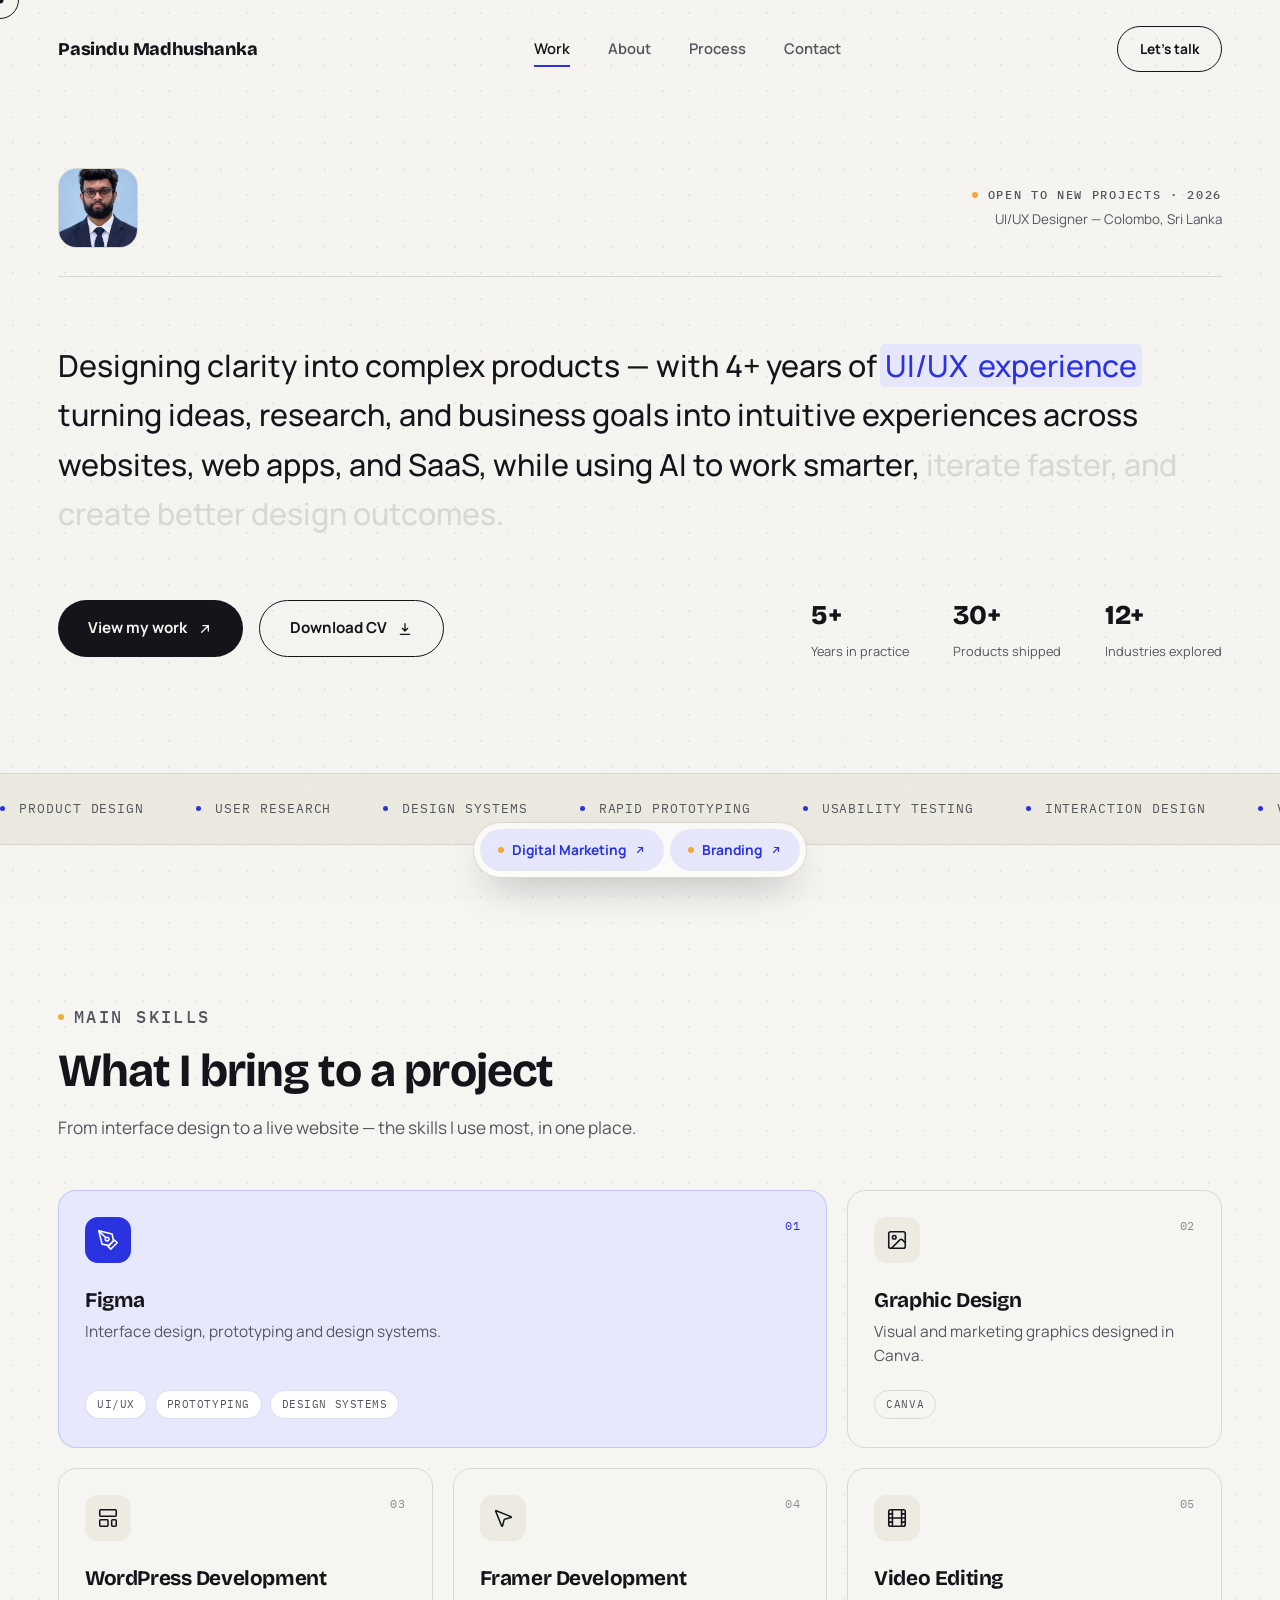
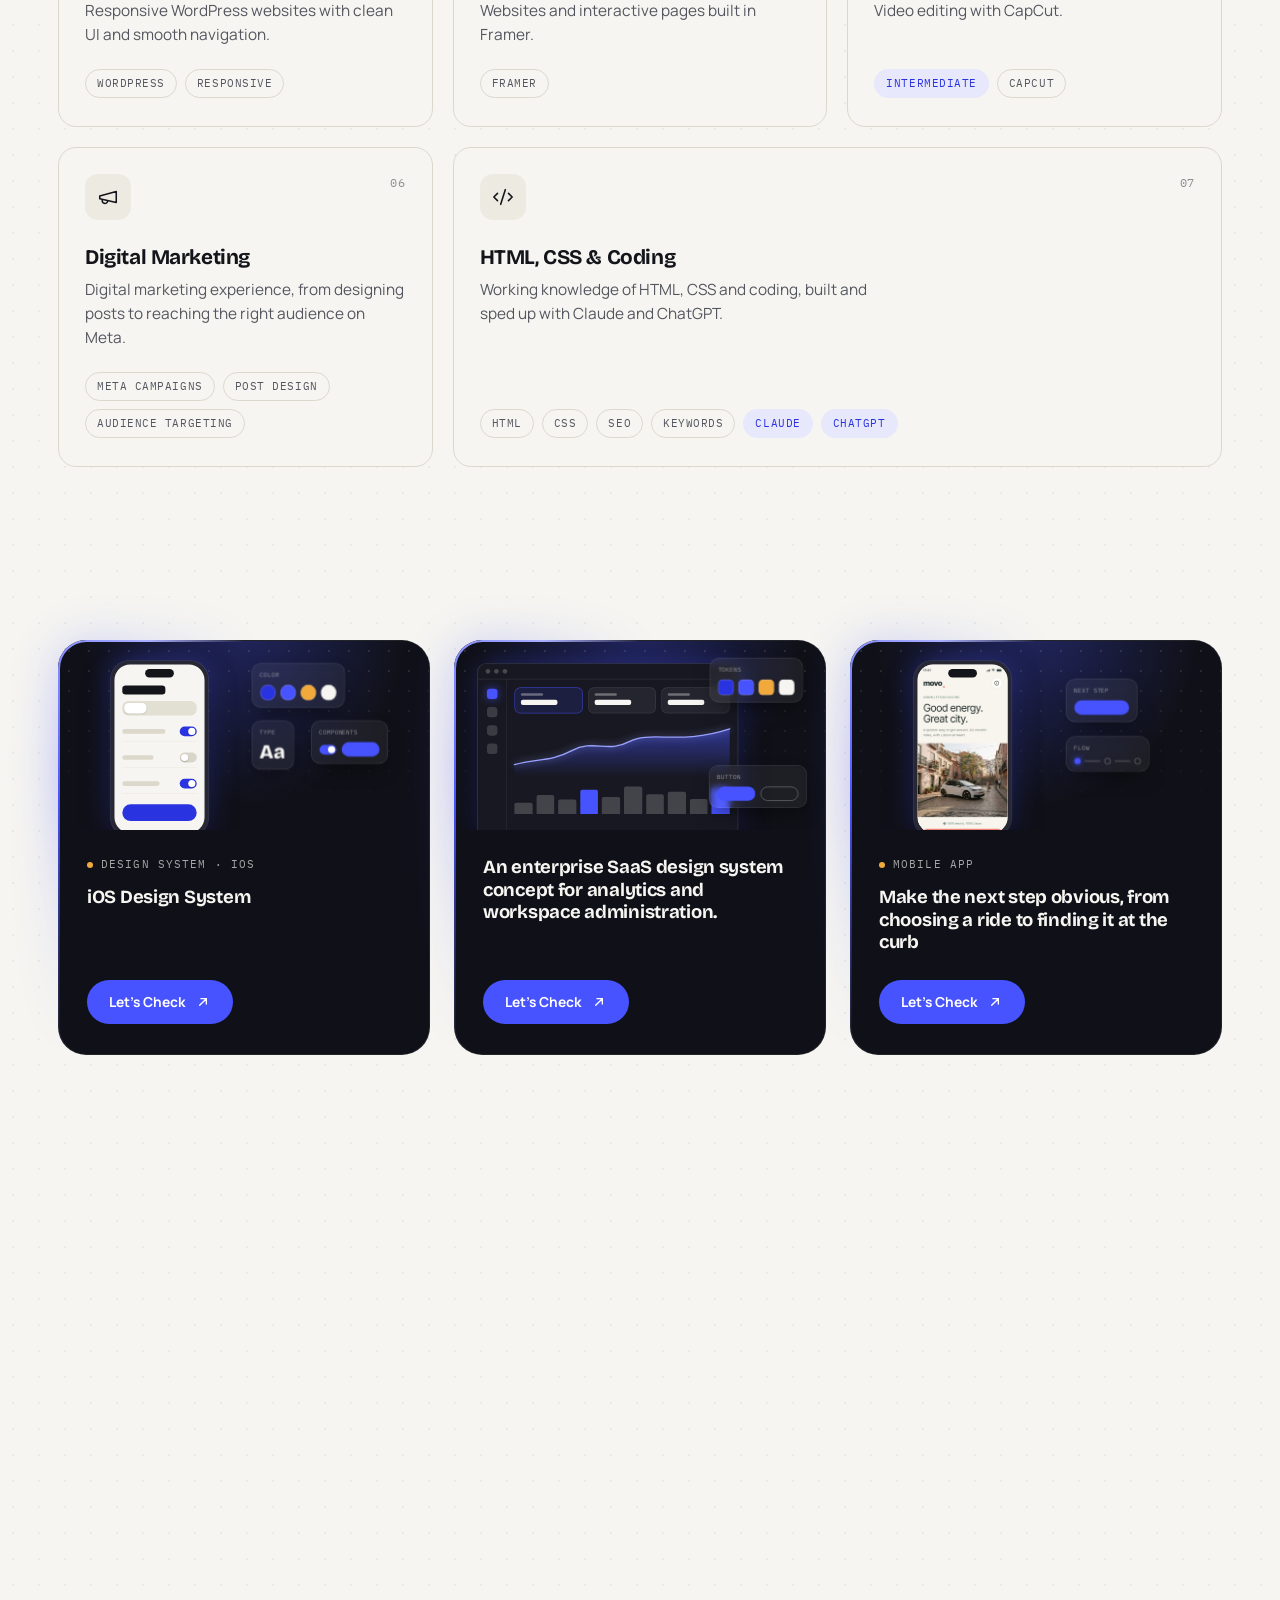
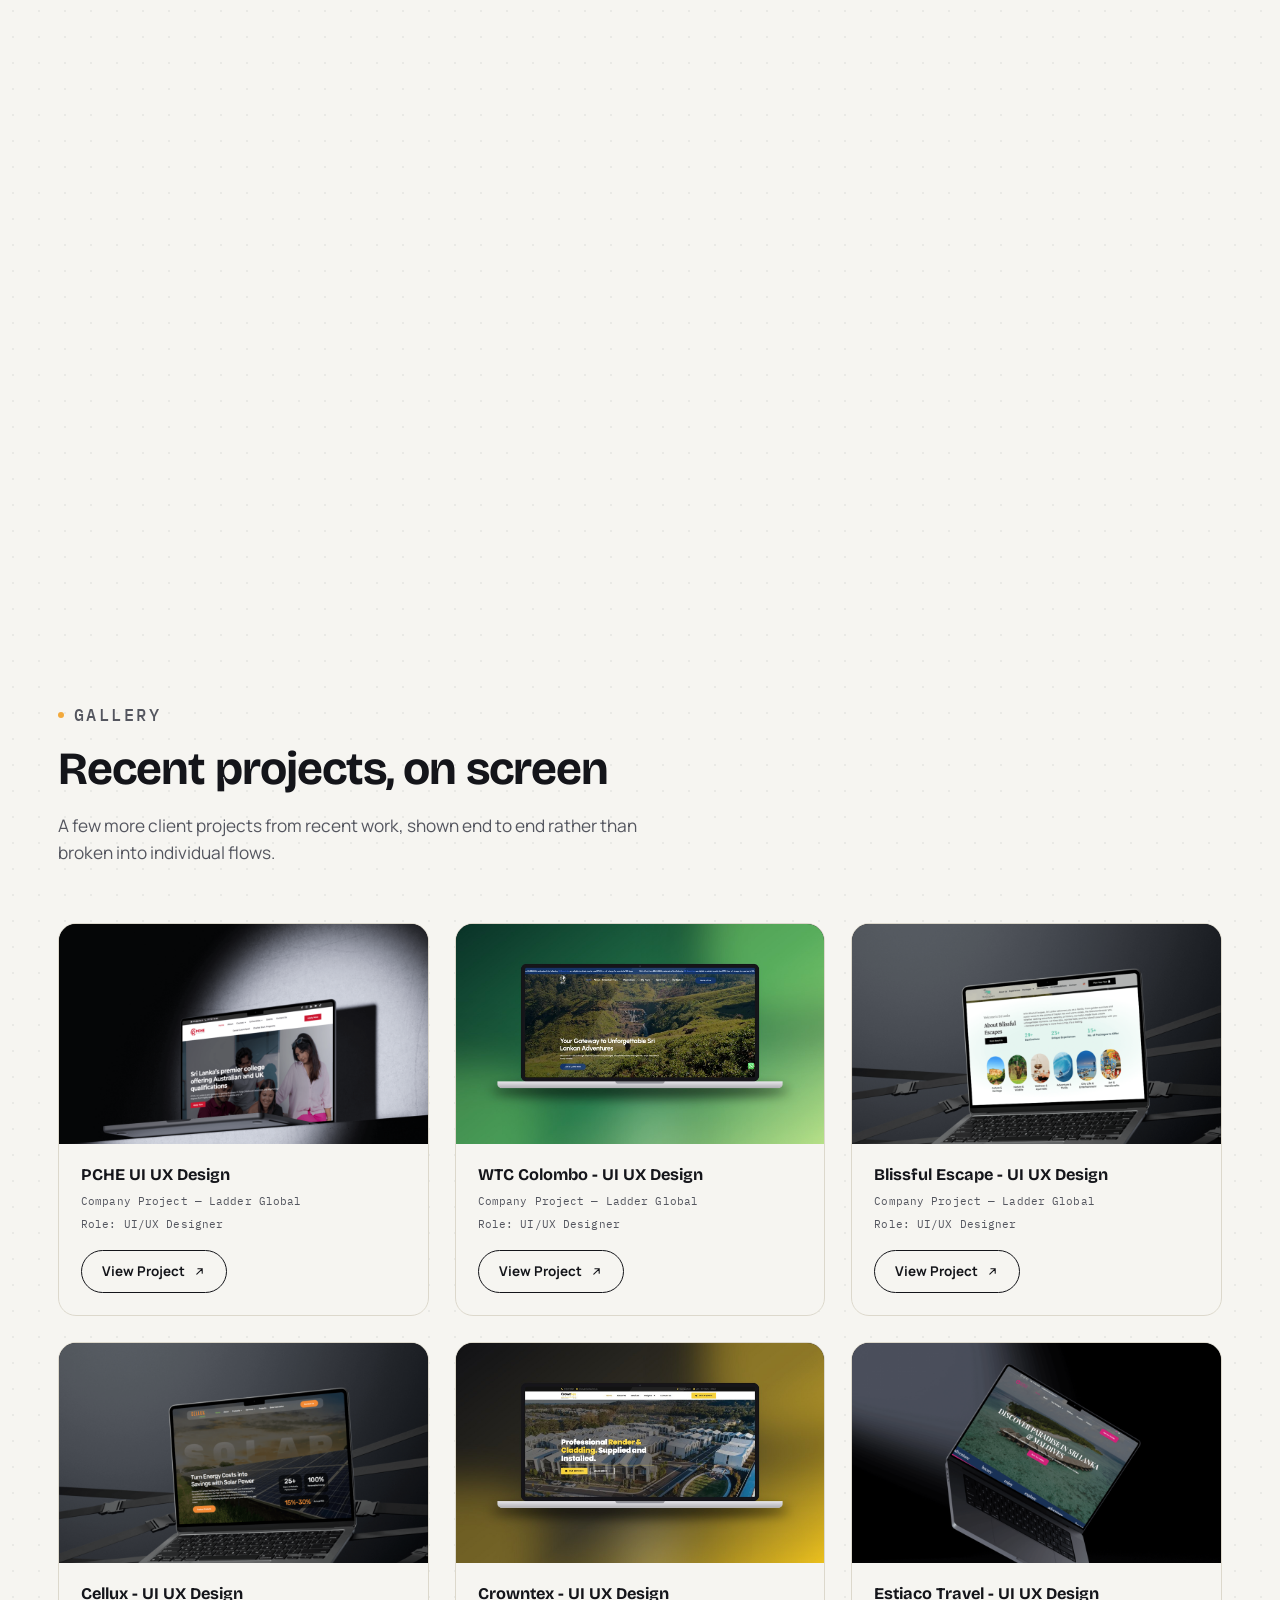
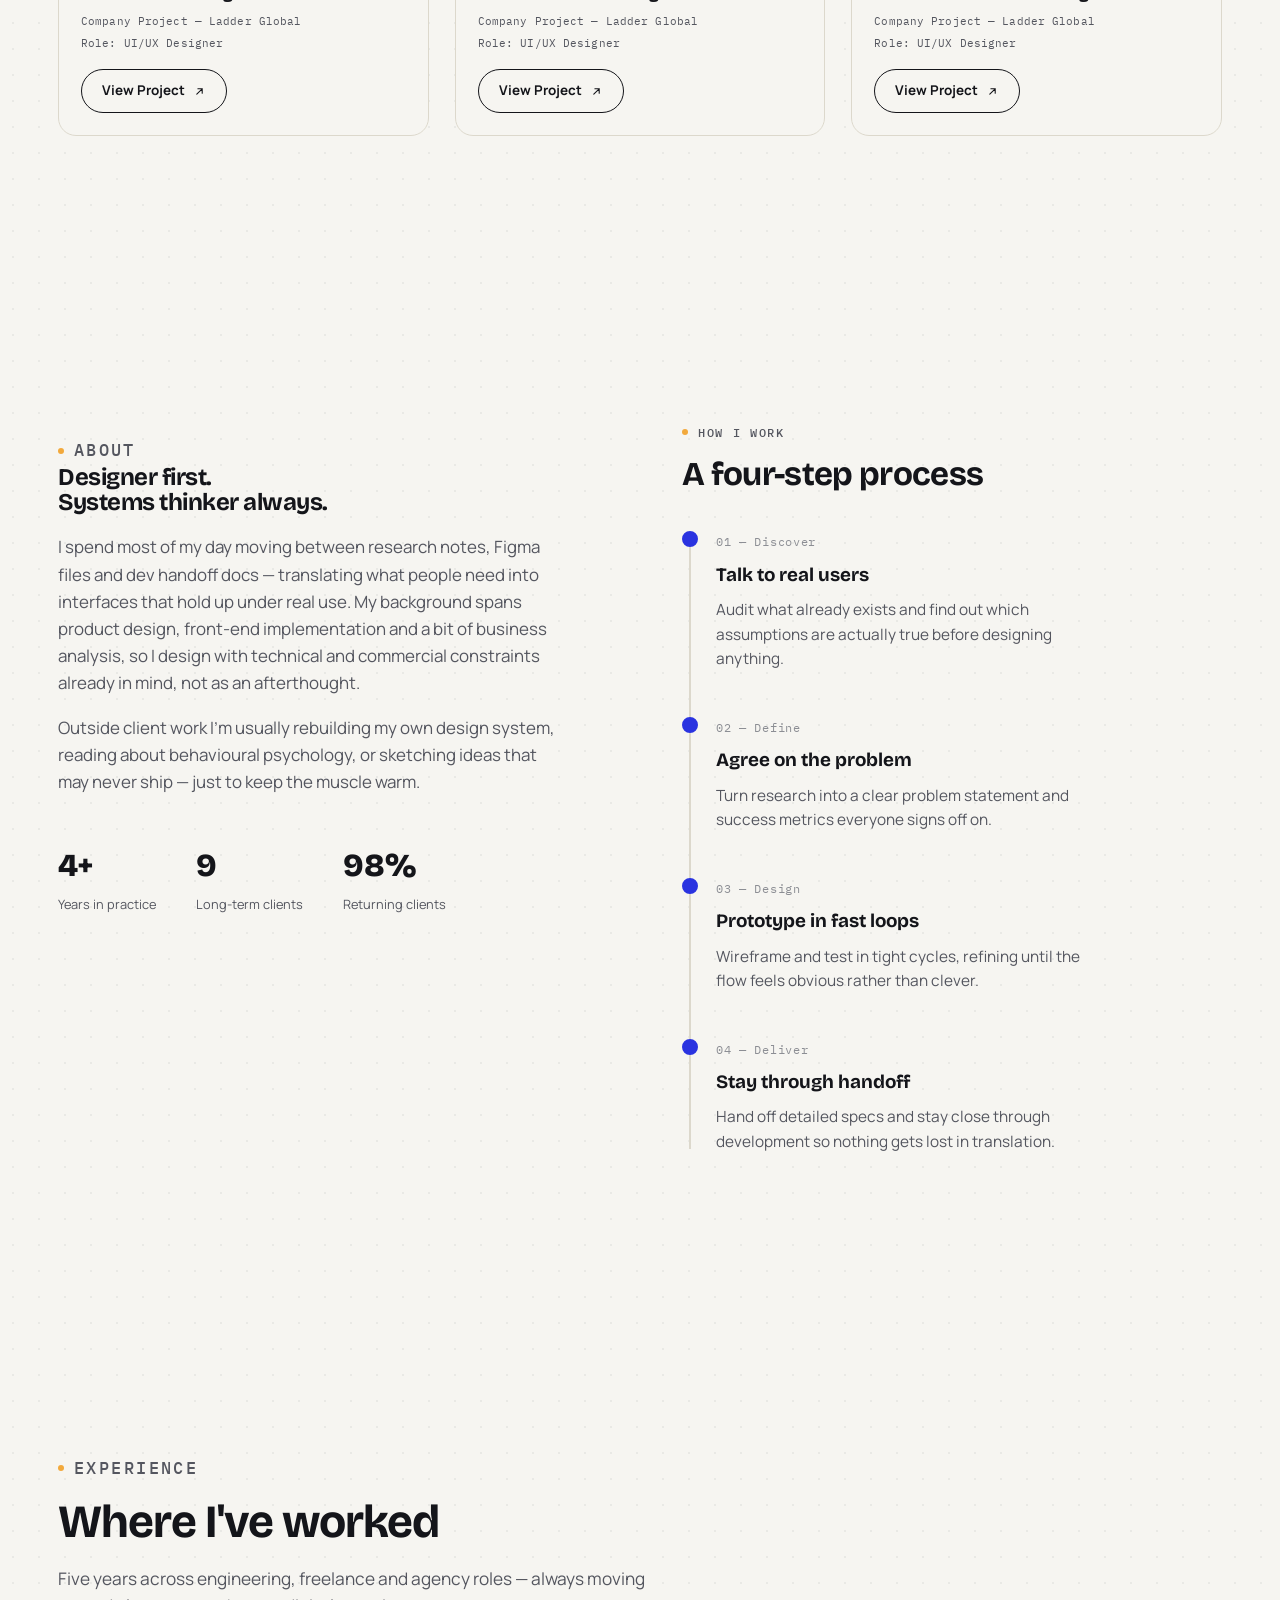
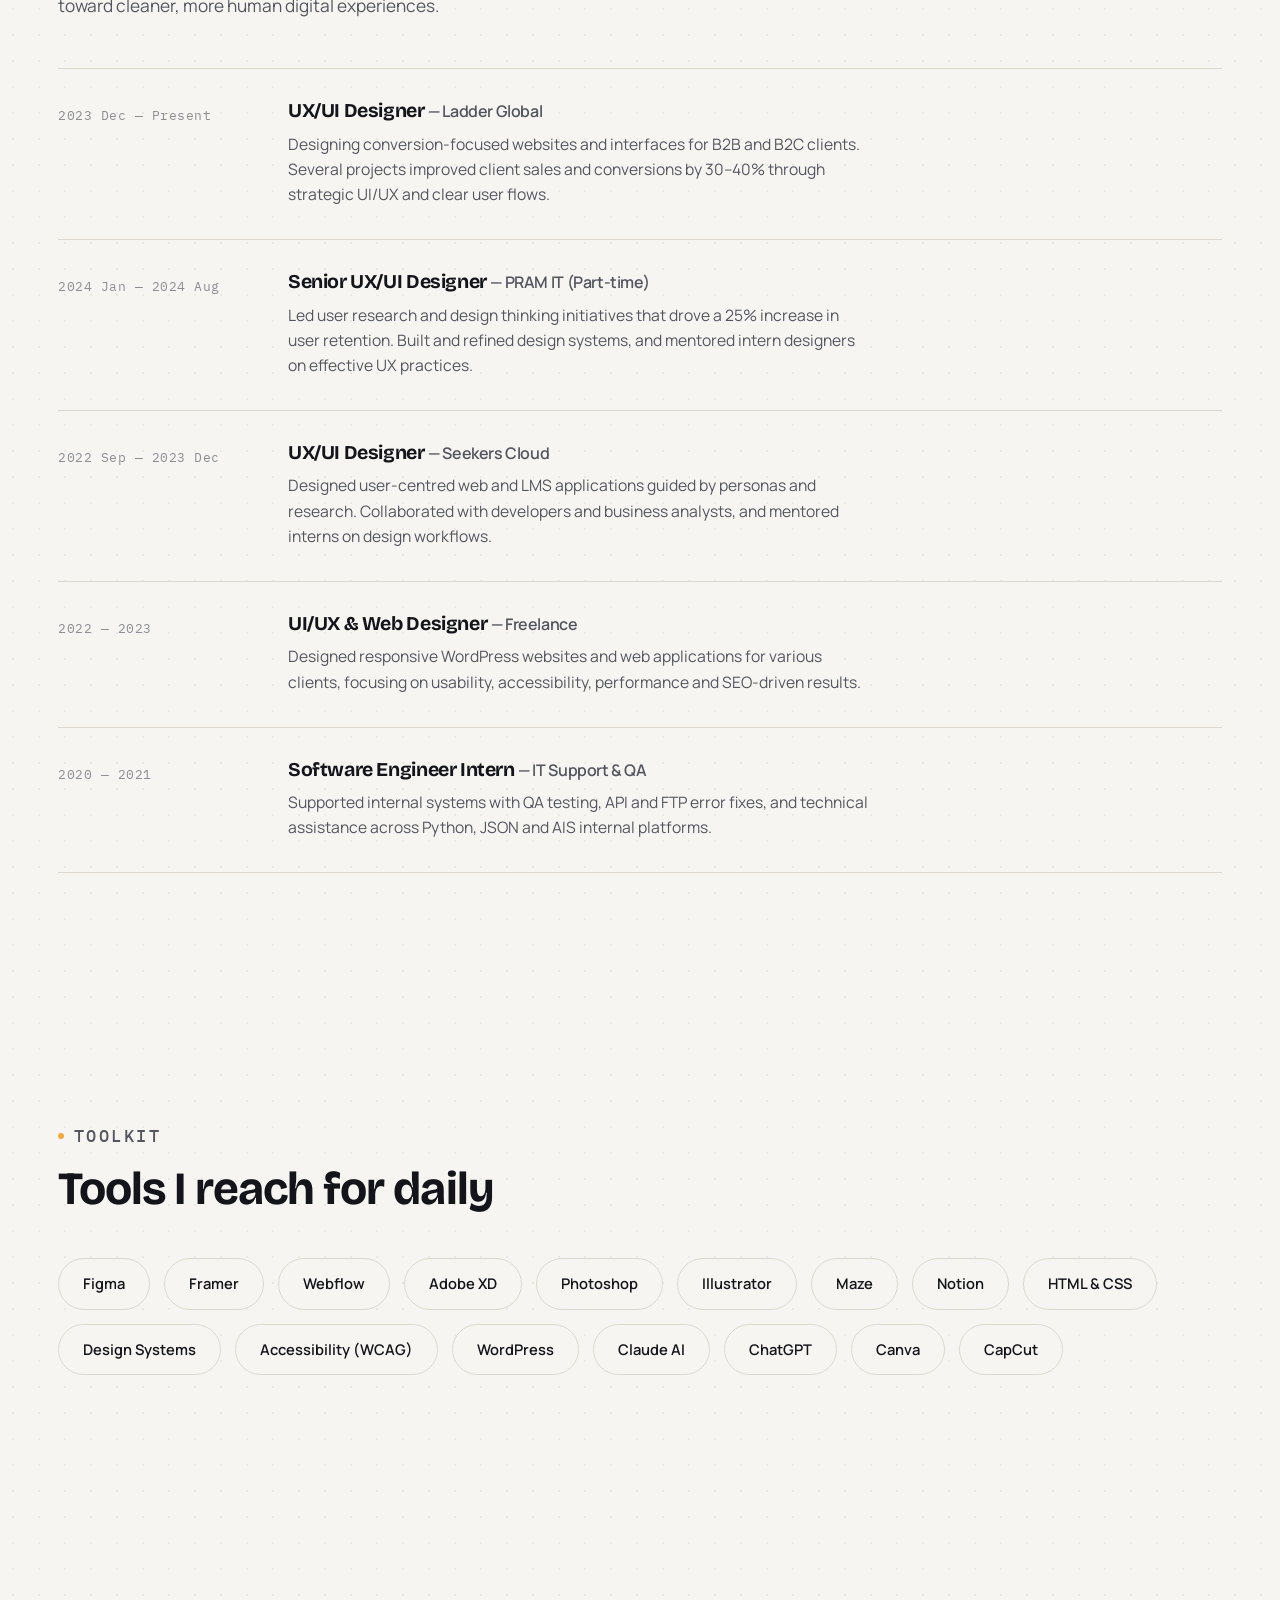
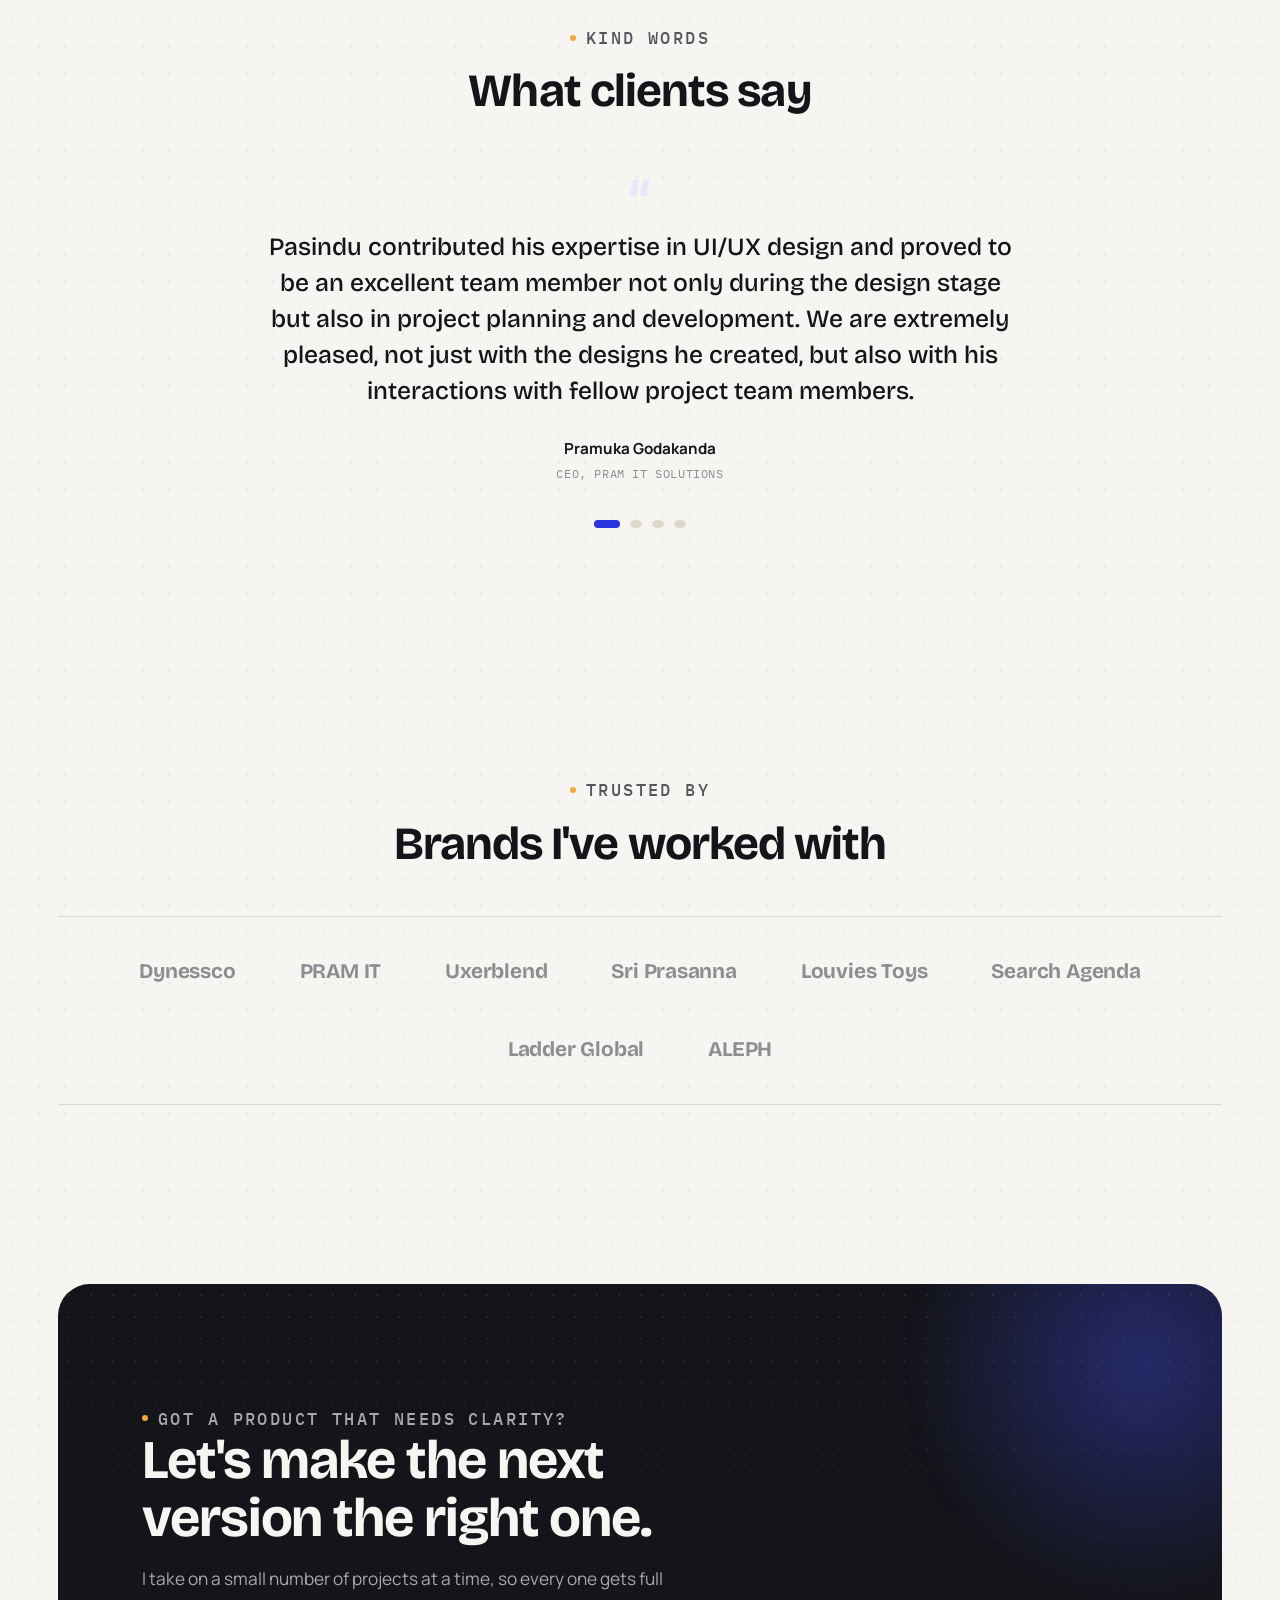
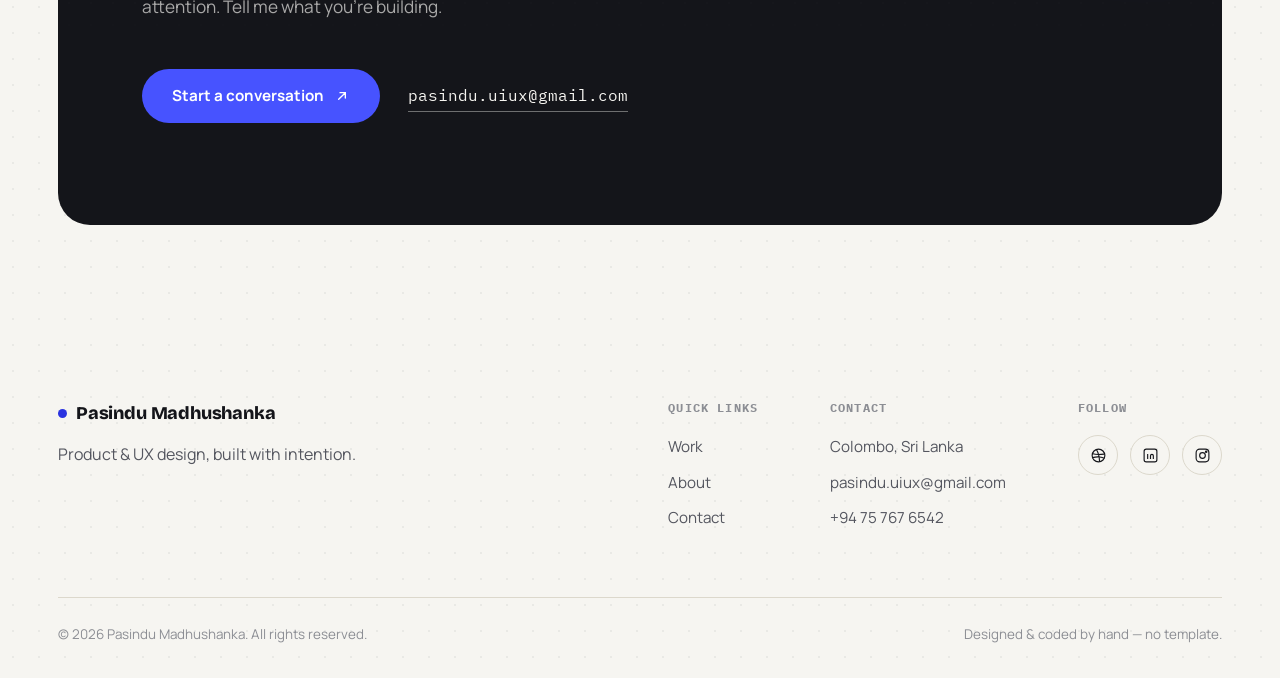
==== index.html @ b5219c3f "Update index.html" ====
<!doctype html>
<html lang="en">
<head>
<meta charset="utf-8">
<meta name="viewport" content="width=device-width, initial-scale=1">
<title>Pasindu Madhushanka — Product &amp; UX Designer</title>
<meta name="description" content="Pasindu Madhushanka is a UI/UX designer crafting clear, user-centred digital products — from research to shipped interface.">

<link rel="preconnect" href="https://fonts.googleapis.com">
<link rel="preconnect" href="https://fonts.gstatic.com" crossorigin>
<link href="https://fonts.googleapis.com/css2?family=Bricolage+Grotesque:wght@400;500;600;700;800&family=Manrope:wght@400;500;600;700;800&family=IBM+Plex+Mono:wght@400;500&display=swap" rel="stylesheet">
<link rel="stylesheet" href="styles.css">
</head>
<body>

<a class="skip-link" href="#main">Skip to content</a>
<div class="page-veil" aria-hidden="true"></div>
<div class="scroll-progress" aria-hidden="true"></div>

<header class="site-header">
  <div class="container nav-inner">
    <a class="logo" href="index.html">Pasindu&nbsp;Madhushanka</a>
    <nav class="nav-links" aria-label="Primary">
      <a href="#work" class="is-active">Work</a>
      <a href="#about">About</a>
      <a href="#process">Process</a>
      <a href="#contact">Contact</a>
    </nav>
    <div class="nav-right">
      <a class="btn btn-outline btn-sm" href="#contact" data-cursor="Talk">Let's talk</a>
      <button class="menu-toggle" aria-label="Open menu" aria-expanded="false">
        <span></span><span></span><span></span>
      </button>
    </div>
  </div>
</header>

<div class="mobile-menu" id="mobileMenu">
  <span class="mono-tag">Menu — 01 / 04</span>
  <a href="#work">Work</a>
  <a href="#about">About</a>
  <a href="#process">Process</a>
  <a href="#contact">Contact</a>
  <a class="btn btn-primary mobile-cta" href="#contact">Start a project</a>
</div>

<main id="main">

  <!-- HERO -->
  <section class="hero">
    <div class="container">

      <div class="hero-identity" data-reveal>
        <div class="hero-id-photo">
          <img src="portfo.png" alt="Pasindu Madhushanka">
        </div>
        <div class="hero-id-content">
          <p class="eyebrow"><span class="dot"></span>Open to new projects &middot; 2026</p>
          <span class="hero-id-role">UI/UX Designer — Colombo, Sri Lanka</span>
        </div>
      </div>

      <p class="hero-intro" data-reveal data-delay="60"><span class="hw">Designing </span><span class="hw">clarity </span><span class="hw">into </span><span class="hw">complex </span><span class="hw">products </span><span class="hw">— </span><span class="hw">with </span><span class="hw">4+ </span><span class="hw">years </span><span class="hw">of </span><span class="hw hw-highlight">UI/UX </span><span class="hw hw-highlight">experience </span><span class="hw">turning </span><span class="hw">ideas, </span><span class="hw">research, </span><span class="hw">and </span><span class="hw">business </span><span class="hw">goals </span><span class="hw">into </span><span class="hw">intuitive </span><span class="hw">experiences </span><span class="hw">across </span><span class="hw">websites, </span><span class="hw">web </span><span class="hw">apps, </span><span class="hw">and </span><span class="hw">SaaS, </span><span class="hw">while </span><span class="hw">using </span><span class="hw">AI </span><span class="hw">to </span><span class="hw">work </span><span class="hw">smarter, </span><span class="hw">iterate </span><span class="hw">faster, </span><span class="hw">and </span><span class="hw">create </span><span class="hw">better </span><span class="hw">design </span><span class="hw">outcomes.</span></p>

      <div class="hero-bottom" data-reveal data-delay="100">
        <div class="hero-actions">
          <a class="btn btn-primary magnetic" href="#work" data-cursor="Scroll">
            View my work
            <svg viewBox="0 0 24 24" fill="none" stroke="currentColor" stroke-width="2" stroke-linecap="round"><path d="M7 17 17 7M9 7h8v8"/></svg>
          </a>
          <a class="btn btn-outline" href="https://drive.google.com/file/d/1VdgQORgM2LPT8e6ja7x3rPi8Fi56rS--/view?usp=sharing" download>
            Download CV
            <svg viewBox="0 0 24 24" fill="none" stroke="currentColor" stroke-width="2" stroke-linecap="round"><path d="M12 4v11m0 0-4-4m4 4 4-4M5 20h14"/></svg>
          </a>
        </div>
        <div class="hero-stats">
          <div class="stat"><strong data-count="5" data-suffix="+">0</strong><span>Years in practice</span></div>
          <div class="stat"><strong data-count="30" data-suffix="+">0</strong><span>Products shipped</span></div>
          <div class="stat"><strong data-count="12" data-suffix="+">0</strong><span>Industries explored</span></div>
        </div>
      </div>

    </div>
  </section>

  <!-- MARQUEE -->
  <div class="marquee" aria-hidden="true">
    <div class="marquee-track">
      <div class="marquee-group">
        <span>Product Design</span><span>User Research</span><span>Design Systems</span>
        <span>Rapid Prototyping</span><span>Usability Testing</span><span>Interaction Design</span>
        <span>Visual Design</span><span>Accessibility</span>
      </div>
      <div class="marquee-group">
        <span>Product Design</span><span>User Research</span><span>Design Systems</span>
        <span>Rapid Prototyping</span><span>Usability Testing</span><span>Interaction Design</span>
        <span>Visual Design</span><span>Accessibility</span>
      </div>
    </div>
  </div>

  <!-- CORE SKILLS -->
  <section class="section core-skills" id="skills">
    <div class="container">
      <div class="section-head" data-reveal>
        <p class="eyebrow"><span class="dot"></span>Main skills</p>
        <h2>What I bring to a project</h2>
        <p>From interface design to a live website — the skills I use most, in one place.</p>
      </div>
      <div class="skills-bento">
        <div class="skill-cell skill-cell--wide" data-reveal>
          <article class="skill-card skill-card--feature">
            <div class="skill-main">
              <div class="skill-top"><span class="skill-icon"><svg viewBox="0 0 24 24" aria-hidden="true"><path d="m12 19 7-7 3 3-7 7-3-3z"/><path d="m18 13-1.5-7.5L2 2l3.5 14.5L13 18l5-5z"/><path d="m2 2 7.586 7.586"/><circle cx="11" cy="11" r="2"/></svg></span><span class="skill-idx">01</span></div>
              <h3>Figma</h3>
              <p>Interface design, prototyping and design systems.</p>
            </div>
            <div class="skill-chips"><span class="skill-chip">UI/UX</span><span class="skill-chip">Prototyping</span><span class="skill-chip">Design Systems</span></div>
          </article>
        </div>
        <div class="skill-cell" data-reveal data-delay="80">
          <article class="skill-card">
            <div class="skill-main">
              <div class="skill-top"><span class="skill-icon"><svg viewBox="0 0 24 24" aria-hidden="true"><rect width="18" height="18" x="3" y="3" rx="2" ry="2"/><circle cx="9" cy="9" r="2"/><path d="m21 15-3.086-3.086a2 2 0 0 0-2.828 0L6 21"/></svg></span><span class="skill-idx">02</span></div>
              <h3>Graphic Design</h3>
              <p>Visual and marketing graphics designed in Canva.</p>
            </div>
            <div class="skill-chips"><span class="skill-chip">Canva</span></div>
          </article>
        </div>
        <div class="skill-cell" data-reveal>
          <article class="skill-card">
            <div class="skill-main">
              <div class="skill-top"><span class="skill-icon"><svg viewBox="0 0 24 24" aria-hidden="true"><rect width="18" height="7" x="3" y="3" rx="1"/><rect width="9" height="7" x="3" y="14" rx="1"/><rect width="5" height="7" x="16" y="14" rx="1"/></svg></span><span class="skill-idx">03</span></div>
              <h3>WordPress Development</h3>
              <p>Responsive WordPress websites with clean UI and smooth navigation.</p>
            </div>
            <div class="skill-chips"><span class="skill-chip">WordPress</span><span class="skill-chip">Responsive</span></div>
          </article>
        </div>
        <div class="skill-cell" data-reveal data-delay="80">
          <article class="skill-card">
            <div class="skill-main">
              <div class="skill-top"><span class="skill-icon"><svg viewBox="0 0 24 24" aria-hidden="true"><path d="M4.037 4.688a.495.495 0 0 1 .651-.651l16 6.5a.5.5 0 0 1-.063.947l-6.124 1.58a2 2 0 0 0-1.438 1.435l-1.579 6.126a.5.5 0 0 1-.947.063z"/></svg></span><span class="skill-idx">04</span></div>
              <h3>Framer Development</h3>
              <p>Websites and interactive pages built in Framer.</p>
            </div>
            <div class="skill-chips"><span class="skill-chip">Framer</span></div>
          </article>
        </div>
        <div class="skill-cell" data-reveal data-delay="160">
          <article class="skill-card">
            <div class="skill-main">
              <div class="skill-top"><span class="skill-icon"><svg viewBox="0 0 24 24" aria-hidden="true"><rect width="18" height="18" x="3" y="3" rx="2"/><path d="M7 3v18"/><path d="M3 7.5h4"/><path d="M3 12h18"/><path d="M3 16.5h4"/><path d="M17 3v18"/><path d="M17 7.5h4"/><path d="M17 16.5h4"/></svg></span><span class="skill-idx">05</span></div>
              <h3>Video Editing</h3>
              <p>Video editing with CapCut.</p>
            </div>
            <div class="skill-chips"><span class="skill-chip skill-chip--hl">Intermediate</span><span class="skill-chip">CapCut</span></div>
          </article>
        </div>
        <div class="skill-cell skill-cell--solo" data-reveal>
          <article class="skill-card">
            <div class="skill-main">
              <div class="skill-top"><span class="skill-icon"><svg viewBox="0 0 24 24" aria-hidden="true"><path d="m3 11 18-5v12L3 14v-3z"/><path d="M11.6 16.8a3 3 0 1 1-5.8-1.6"/></svg></span><span class="skill-idx">06</span></div>
              <h3>Digital Marketing</h3>
              <p>Digital marketing experience, from designing posts to reaching the right audience on Meta.</p>
            </div>
            <div class="skill-chips"><span class="skill-chip">Meta Campaigns</span><span class="skill-chip">Post Design</span><span class="skill-chip">Audience Targeting</span></div>
          </article>
        </div>
        <div class="skill-cell skill-cell--wide" data-reveal data-delay="80">
          <article class="skill-card">
            <div class="skill-main">
              <div class="skill-top"><span class="skill-icon"><svg viewBox="0 0 24 24" aria-hidden="true"><path d="m18 16 4-4-4-4"/><path d="m6 8-4 4 4 4"/><path d="m14.5 4-5 16"/></svg></span><span class="skill-idx">07</span></div>
              <h3>HTML, CSS &amp; Coding</h3>
              <p>Working knowledge of HTML, CSS and coding, built and sped up with Claude and ChatGPT.</p>
            </div>
            <div class="skill-chips"><span class="skill-chip">HTML</span><span class="skill-chip">CSS</span><span class="skill-chip">SEO</span><span class="skill-chip">Keywords</span><span class="skill-chip skill-chip--hl">Claude</span><span class="skill-chip skill-chip--hl">ChatGPT</span></div>
          </article>
        </div>
      </div>
    </div>
  </section>

  <!-- FEATURED DESIGN SYSTEMS (neon cards) -->
  <section class="feature-cards" aria-label="Featured design systems">
    <div class="container">
      <div class="feature-cards-grid">

        <div class="neon-wrap" data-reveal>
          <article class="neon-card">
            <div class="neon-inner">
              <!-- Replace this visual with your own screenshot: <img src="your-image.jpg" alt="iOS Design System"> -->
              <div class="neon-visual" aria-hidden="true">
                <div class="nv-stage">
                <div class="nv-phone">
                  <span class="nv-notch"></span>
                  <div class="nv-screen">
                    <div class="nv-s-title"></div>
                    <div class="nv-seg"><i class="on"></i><i></i><i></i></div>
                    <div class="nv-row"><span class="nv-l" style="width:58%"></span><span class="nv-tg on"></span></div>
                    <div class="nv-row"><span class="nv-l" style="width:42%"></span><span class="nv-tg"></span></div>
                    <div class="nv-row"><span class="nv-l" style="width:50%"></span><span class="nv-tg on"></span></div>
                    <div class="nv-cta"></div>
                  </div>
                </div>
                <div class="nv-tile" style="left:52%; top:34px;">
                  <span class="nv-tt">Color</span>
                  <div class="nv-sw"><i style="background:#2A33E0"></i><i style="background:#4753FF"></i><i style="background:#F2A93C"></i><i style="background:#F6F5F1"></i></div>
                </div>
                <div class="nv-tile" style="left:52%; top:122px; animation-delay:-2s;">
                  <span class="nv-tt">Type</span>
                  <span class="nv-aa">Aa</span>
                </div>
                <div class="nv-tile" style="left:68%; top:122px; animation-delay:-4s;">
                  <span class="nv-tt">Components</span>
                  <div class="nv-comp"><span class="nv-tg on"></span><span class="nv-pill"></span></div>
                </div>
                </div>
              </div>
              <div class="neon-body">
                <span class="neon-tag">Design System · iOS</span>
                <h2 class="neon-title">iOS Design System</h2>
                <div class="neon-cta-wrap">
                  <a class="btn btn-on-dark btn-sm" href="https://www.figma.com/design/6jQPuIWlWk3VSXsZ6brRD7/IOS-App?node-id=0-1&amp;t=4dHvgA9B8AZuFbtg-1" target="_blank" rel="noopener" data-cursor="Open">
                    Let's Check
                    <svg viewBox="0 0 24 24" fill="none" stroke="currentColor" stroke-width="2" stroke-linecap="round"><path d="M7 17 17 7M9 7h8v8"/></svg>
                  </a>
                </div>
              </div>
            </div>
          </article>
        </div>

        <div class="neon-wrap" data-reveal data-delay="120">
          <article class="neon-card neon-card--alt">
            <div class="neon-inner">
              <!-- Replace this visual with your own screenshot: <img src="your-image.jpg" alt="SaaS Dashboard UI"> -->
              <div class="neon-visual" aria-hidden="true">
                <div class="nv-stage">
                <div class="nv-dash">
                  <div class="nv-dash-bar"><i></i><i></i><i></i></div>
                  <div class="nv-dash-body">
                    <div class="nv-side"><i class="on"></i><i></i><i></i><i></i></div>
                    <div class="nv-main">
                      <div class="nv-kpis">
                        <div class="nv-kpi on"><i class="a"></i><i class="b"></i></div>
                        <div class="nv-kpi"><i class="a"></i><i class="b"></i></div>
                        <div class="nv-kpi"><i class="a"></i><i class="b"></i></div>
                      </div>
                      <div class="nv-chart">
                        <svg viewBox="0 0 300 90" preserveAspectRatio="none">
                          <defs>
                            <linearGradient id="nvArea" x1="0" y1="0" x2="0" y2="1">
                              <stop offset="0" stop-color="#4753FF" stop-opacity=".5"/>
                              <stop offset="1" stop-color="#4753FF" stop-opacity="0"/>
                            </linearGradient>
                          </defs>
                          <path class="nv-area" d="M0 70 C30 60 50 66 80 48 S130 52 160 34 S230 40 300 14 L300 90 L0 90Z" fill="url(#nvArea)"/>
                          <path class="nv-line" d="M0 70 C30 60 50 66 80 48 S130 52 160 34 S230 40 300 14" fill="none" stroke="#9aa2ff" stroke-width="2" stroke-linecap="round" pathLength="1"/>
                        </svg>
                      </div>
                      <div class="nv-bars">
                        <i style="--i:0; height:38%"></i><i style="--i:1; height:62%"></i><i style="--i:2; height:48%"></i><i style="--i:3; height:80%"></i><i style="--i:4; height:56%"></i><i style="--i:5; height:92%"></i><i style="--i:6; height:66%"></i><i style="--i:7; height:74%"></i><i style="--i:8; height:50%"></i><i style="--i:9; height:86%"></i>
                      </div>
                    </div>
                  </div>
                </div>
                <div class="nv-tile" style="right:6%; top:26px; animation-delay:-1s;">
                  <span class="nv-tt">Tokens</span>
                  <div class="nv-sw sq"><i style="background:#2A33E0"></i><i style="background:#4753FF"></i><i style="background:#F2A93C"></i><i style="background:#F6F5F1"></i></div>
                </div>
                <div class="nv-tile" style="right:5%; bottom:34px; animation-delay:-3s;">
                  <span class="nv-tt">Button</span>
                  <div class="nv-comp"><span class="nv-pill"></span><span class="nv-pill ghost"></span></div>
                </div>
                </div>
              </div>
              <div class="neon-body">
                <h2 class="neon-title neon-title--long">An enterprise SaaS design system concept for analytics and workspace administration.</h2>
                <div class="neon-cta-wrap">
                  <a class="btn btn-on-dark btn-sm" href="https://www.figma.com/design/5ZHyCJJLcOH44CmFlf6abT/Metric---Saas-Applicaion?node-id=0-1&amp;t=GakvOjCdT7jPFPi6-1" target="_blank" rel="noopener" data-cursor="Open">
                    Let's Check
                    <svg viewBox="0 0 24 24" fill="none" stroke="currentColor" stroke-width="2" stroke-linecap="round"><path d="M7 17 17 7M9 7h8v8"/></svg>
                  </a>
                </div>
              </div>
            </div>
          </article>
        </div>

        <div class="neon-wrap" data-reveal data-delay="240">
          <article class="neon-card neon-card--c">
            <div class="neon-inner">
              <!-- Replace Movo_App.jpg with your own screenshot if you like -->
              <div class="neon-visual" aria-hidden="true">
                <div class="nv-stage">
                  <div class="nv-app">
                    <span class="nv-notch"></span>
                    <img src="Movo_App.jpg" alt="">
                  </div>
                  <div class="nv-tile" style="left:58%; top:58px;">
                    <span class="nv-tt">Next step</span>
                    <div class="nv-comp"><span class="nv-pill nv-pill--wide"></span></div>
                  </div>
                  <div class="nv-tile" style="left:58%; top:146px; animation-delay:-3s;">
                    <span class="nv-tt">Flow</span>
                    <div class="nv-steps"><i class="on"></i><b></b><i></i><b></b><i></i></div>
                  </div>
                </div>
              </div>
              <div class="neon-body">
                <span class="neon-tag">Mobile App</span>
                <h2 class="neon-title neon-title--long">Make the next step obvious, from choosing a ride to finding it at the curb</h2>
                <div class="neon-cta-wrap">
                  <a class="btn btn-on-dark btn-sm" href="https://www.figma.com/design/PSe9ELNNPbyLBrCsdbp8nq/MOVO-Taxi-App?node-id=3-183&amp;t=k6T4IKTI2DgfJpfR-1" target="_blank" rel="noopener" data-cursor="Open">
                    Let's Check
                    <svg viewBox="0 0 24 24" fill="none" stroke="currentColor" stroke-width="2" stroke-linecap="round"><path d="M7 17 17 7M9 7h8v8"/></svg>
                  </a>
                </div>
              </div>
            </div>
          </article>
        </div>

      </div>
    </div>
  </section>

  <!-- SELECTED WORK -->
  <section class="section" id="work">
    <div class="container">
      <div class="section-foot" data-reveal>
        <div class="section-head">
          <p class="eyebrow"><span class="dot"></span>Selected work</p>
          <h2>Case studies, not just screenshots.</h2>
          <p>Every project below started as a business problem before it became an interface. Here's how two of them got solved.</p>
        </div>
      </div>

      <div class="work-grid">
        <a class="project-card" href="food-cafe-case-study.html" data-reveal data-cursor="View">
          <div class="project-cover">
            <img src="Food__2_.jpg" alt="Food Cafe Mobile App" class="project-cover-photo">
            <span class="tag">Food &amp; Delivery · 2024</span>
            <span class="view-tag">View case study
              <svg viewBox="0 0 24 24" fill="none" stroke="currentColor" stroke-width="2" stroke-linecap="round"><path d="M7 17 17 7M9 7h8v8"/></svg>
            </span>
          </div>
          <div class="project-info">
            <h3>Food Cafe — Reimagining café ordering on mobile</h3>
            <p>End-to-end UX for a Canadian food delivery app — research, design system and high-fidelity UI.</p>
            <div class="project-meta-row"><span>Mobile App</span><span>UX Designer &amp; Researcher</span></div>
          </div>
        </a>

        <div class="project-card hut-card" id="hutteriteCard" role="button" tabindex="0" aria-label="Open Hutterite Marketplace case study (password required)" data-reveal>
          <div class="project-cover hut-cover">
            <img src="Hutterite_Marketplace.jpg" alt="" class="hut-blur-img" aria-hidden="true">
            <div class="hut-overlay">
              <span class="hut-lock-icon">
                <svg viewBox="0 0 24 24" fill="none" stroke="currentColor" stroke-width="2.2" stroke-linecap="round" stroke-linejoin="round"><rect x="3" y="11" width="18" height="11" rx="2"/><path d="M7 11V7a5 5 0 0 1 10 0v4"/></svg>
              </span>
              <span class="hut-lock-label">Password Required</span>
            </div>
          </div>
          <div class="project-info">
            <h3>Hutterite Marketplace — Community commerce designed for usability and revenue</h3>
            <p>A comprehensive e-commerce platform designed for a unique community brand. Password protected.</p>
            <div class="project-extra">
              <span class="project-credit">Company Credit — Digital Chipmunks</span>
              <a class="hut-visit" href="https://hutteritemarketplace.ca/" target="_blank" rel="noopener">
                See now
                <svg viewBox="0 0 24 24" fill="none" stroke="currentColor" stroke-width="2.2" stroke-linecap="round" aria-hidden="true"><path d="M7 17 17 7M9 7h8v8"/></svg>
              </a>
            </div>
            <div class="project-meta-row"><span>Web Platform</span><span>Lead UX Designer</span></div>
          </div>
        </div>

      </div>
    </div>
  </section>

  <!-- GALLERY -->
  <section class="section" id="gallery">
    <div class="container">
      <div class="section-foot" data-reveal>
        <div class="section-head">
          <p class="eyebrow"><span class="dot"></span>Gallery</p>
          <h2>Recent projects, on screen</h2>
          <p>A few more client projects from recent work, shown end to end rather than broken into individual flows.</p>
        </div>
      </div>

      <div class="gallery-grid">
        <div class="gallery-card" data-reveal>
          <div class="gallery-visual gallery-visual--img">
            <img src="PCHE_Design.png" alt="PCHE UI UX Design mockup">
          </div>
          <div class="gallery-caption">
            <p class="gallery-title">PCHE UI UX Design</p>
            <span class="gallery-meta">Company Project — Ladder Global</span>
            <span class="gallery-meta">Role: UI/UX Designer</span>
            <a class="gallery-cta" href="https://pche.lk/" target="_blank" rel="noopener">
              View Project
              <svg viewBox="0 0 24 24" fill="none" stroke="currentColor" stroke-width="2" stroke-linecap="round"><path d="M7 17 17 7M9 7h8v8"/></svg>
            </a>
          </div>
        </div>

        <div class="gallery-card" data-reveal data-delay="80">
          <div class="gallery-visual gallery-visual--img">
            <img src="WTC_Colombo.jpg" alt="WTC Colombo UI UX Design mockup">
          </div>
          <div class="gallery-caption">
            <p class="gallery-title">WTC Colombo - UI UX Design</p>
            <span class="gallery-meta">Company Project — Ladder Global</span>
            <span class="gallery-meta">Role: UI/UX Designer</span>
            <a class="gallery-cta" href="https://wtccolombo.com/" target="_blank" rel="noopener">
              View Project
              <svg viewBox="0 0 24 24" fill="none" stroke="currentColor" stroke-width="2" stroke-linecap="round"><path d="M7 17 17 7M9 7h8v8"/></svg>
            </a>
          </div>
        </div>

        <div class="gallery-card" data-reveal data-delay="160">
          <div class="gallery-visual gallery-visual--img">
            <img src="Blissfull_Design.png" alt="Blissful Escape UI UX Design mockup">
          </div>
          <div class="gallery-caption">
            <p class="gallery-title">Blissful Escape - UI UX Design</p>
            <span class="gallery-meta">Company Project — Ladder Global</span>
            <span class="gallery-meta">Role: UI/UX Designer</span>
            <a class="gallery-cta" href="https://blissfulescapessl.com/" target="_blank" rel="noopener">
              View Project
              <svg viewBox="0 0 24 24" fill="none" stroke="currentColor" stroke-width="2" stroke-linecap="round"><path d="M7 17 17 7M9 7h8v8"/></svg>
            </a>
          </div>
        </div>

        <div class="gallery-card" data-reveal>
          <div class="gallery-visual gallery-visual--img">
            <img src="Cellux_Design.png" alt="Cellux UI UX Design mockup">
          </div>
          <div class="gallery-caption">
            <p class="gallery-title">Cellux - UI UX Design</p>
            <span class="gallery-meta">Company Project — Ladder Global</span>
            <span class="gallery-meta">Role: UI/UX Designer</span>
            <a class="gallery-cta" href="https://cellux.lk/" target="_blank" rel="noopener">
              View Project
              <svg viewBox="0 0 24 24" fill="none" stroke="currentColor" stroke-width="2" stroke-linecap="round"><path d="M7 17 17 7M9 7h8v8"/></svg>
            </a>
          </div>
        </div>

        <div class="gallery-card" data-reveal data-delay="80">
          <div class="gallery-visual gallery-visual--img">
            <img src="Crowntex.jpg" alt="Crowntex UI UX Design mockup">
          </div>
          <div class="gallery-caption">
            <p class="gallery-title">Crowntex - UI UX Design</p>
            <span class="gallery-meta">Company Project — Ladder Global</span>
            <span class="gallery-meta">Role: UI/UX Designer</span>
            <a class="gallery-cta" href="https://crowntex.com.au/" target="_blank" rel="noopener">
              View Project
              <svg viewBox="0 0 24 24" fill="none" stroke="currentColor" stroke-width="2" stroke-linecap="round"><path d="M7 17 17 7M9 7h8v8"/></svg>
            </a>
          </div>
        </div>

        <div class="gallery-card" data-reveal data-delay="160">
          <div class="gallery-visual gallery-visual--img">
            <img src="Estiaco_Travel.png" alt="Estiaco Travel UI UX Design mockup">
          </div>
          <div class="gallery-caption">
            <p class="gallery-title">Estiaco Travel - UI UX Design</p>
            <span class="gallery-meta">Company Project — Ladder Global</span>
            <span class="gallery-meta">Role: UI/UX Designer</span>
            <a class="gallery-cta" href="https://estiacoholidays.com/" target="_blank" rel="noopener">
              View Project
              <svg viewBox="0 0 24 24" fill="none" stroke="currentColor" stroke-width="2" stroke-linecap="round"><path d="M7 17 17 7M9 7h8v8"/></svg>
            </a>
          </div>
        </div>
      </div>
    </div>
  </section>

  <!-- ABOUT + PROCESS -->
  <section class="section" id="about">
    <div class="container about-grid">
      <div class="about-copy" data-reveal>
        <p class="eyebrow"><span class="dot"></span>About</p>
        <h2>Designer first.<br>Systems thinker always.</h2>
        <p>I spend most of my day moving between research notes, Figma files and dev handoff docs — translating what people need into interfaces that hold up under real use. My background spans product design, front-end implementation and a bit of business analysis, so I design with technical and commercial constraints already in mind, not as an afterthought.</p>
        <p>Outside client work I'm usually rebuilding my own design system, reading about behavioural psychology, or sketching ideas that may never ship — just to keep the muscle warm.</p>
        <div class="about-stats">
          <div><strong data-count="4" data-suffix="+">0</strong><span>Years in practice</span></div>
          <div><strong data-count="9" data-suffix="">0</strong><span>Long-term clients</span></div>
          <div><strong data-count="98" data-suffix="%">0</strong><span>Returning clients</span></div>
        </div>
      </div>

      <div id="process" data-reveal data-delay="120">
        <p class="eyebrow"><span class="dot"></span>How I work</p>
        <h2 style="font-size:clamp(1.6rem,2.6vw,2.1rem); margin-top:14px;">A four-step process</h2>
        <div class="timeline" style="margin-top:36px;">
          <div class="step" data-reveal>
            <span class="step-num">01 — Discover</span>
            <h4>Talk to real users</h4>
            <p>Audit what already exists and find out which assumptions are actually true before designing anything.</p>
          </div>
          <div class="step" data-reveal>
            <span class="step-num">02 — Define</span>
            <h4>Agree on the problem</h4>
            <p>Turn research into a clear problem statement and success metrics everyone signs off on.</p>
          </div>
          <div class="step" data-reveal>
            <span class="step-num">03 — Design</span>
            <h4>Prototype in fast loops</h4>
            <p>Wireframe and test in tight cycles, refining until the flow feels obvious rather than clever.</p>
          </div>
          <div class="step" data-reveal>
            <span class="step-num">04 — Deliver</span>
            <h4>Stay through handoff</h4>
            <p>Hand off detailed specs and stay close through development so nothing gets lost in translation.</p>
          </div>
        </div>
      </div>
    </div>
  </section>

  <!-- EXPERIENCE -->
  <section class="section" id="experience">
    <div class="container">
      <div class="section-head" data-reveal>
        <p class="eyebrow"><span class="dot"></span>Experience</p>
        <h2>Where I've worked</h2>
        <p>Five years across engineering, freelance and agency roles — always moving toward cleaner, more human digital experiences.</p>
      </div>

      <div class="experience-list" data-reveal data-delay="100">
        <div class="experience-item">
          <div class="experience-when">2023 Dec — Present</div>
          <div class="experience-main">
            <h3>UX/UI Designer <span class="exp-company">— Ladder Global</span></h3>
            <p>Designing conversion-focused websites and interfaces for B2B and B2C clients. Several projects improved client sales and conversions by 30–40% through strategic UI/UX and clear user flows.</p>
          </div>
        </div>
        <div class="experience-item">
          <div class="experience-when">2024 Jan — 2024 Aug</div>
          <div class="experience-main">
            <h3>Senior UX/UI Designer <span class="exp-company">— PRAM IT (Part-time)</span></h3>
            <p>Led user research and design thinking initiatives that drove a 25% increase in user retention. Built and refined design systems, and mentored intern designers on effective UX practices.</p>
          </div>
        </div>
        <div class="experience-item">
          <div class="experience-when">2022 Sep — 2023 Dec</div>
          <div class="experience-main">
            <h3>UX/UI Designer <span class="exp-company">— Seekers Cloud</span></h3>
            <p>Designed user-centred web and LMS applications guided by personas and research. Collaborated with developers and business analysts, and mentored interns on design workflows.</p>
          </div>
        </div>
        <div class="experience-item">
          <div class="experience-when">2022 — 2023</div>
          <div class="experience-main">
            <h3>UI/UX &amp; Web Designer <span class="exp-company">— Freelance</span></h3>
            <p>Designed responsive WordPress websites and web applications for various clients, focusing on usability, accessibility, performance and SEO-driven results.</p>
          </div>
        </div>
        <div class="experience-item">
          <div class="experience-when">2020 — 2021</div>
          <div class="experience-main">
            <h3>Software Engineer Intern <span class="exp-company">— IT Support &amp; QA</span></h3>
            <p>Supported internal systems with QA testing, API and FTP error fixes, and technical assistance across Python, JSON and AIS internal platforms.</p>
          </div>
        </div>
      </div>
    </div>
  </section>

  <!-- SKILLS -->
  <section class="section section--tight">
    <div class="container">
      <div class="section-head" data-reveal>
        <p class="eyebrow"><span class="dot"></span>Toolkit</p>
        <h2>Tools I reach for daily</h2>
      </div>
      <div class="skills-grid" data-reveal data-delay="100">
        <span class="skill-pill">Figma</span>
        <span class="skill-pill">Framer</span>
        <span class="skill-pill">Webflow</span>
        <span class="skill-pill">Adobe XD</span>
        <span class="skill-pill">Photoshop</span>
        <span class="skill-pill">Illustrator</span>
        <span class="skill-pill">Maze</span>
        <span class="skill-pill">Notion</span>
        <span class="skill-pill">HTML &amp; CSS</span>
        <span class="skill-pill">Design Systems</span>
        <span class="skill-pill">Accessibility (WCAG)</span>
        <span class="skill-pill">WordPress</span>
        <span class="skill-pill">Claude AI</span>
        <span class="skill-pill">ChatGPT</span>
        <span class="skill-pill">Canva</span>
        <span class="skill-pill">CapCut</span>
      </div>
    </div>
  </section>

  <!-- TESTIMONIALS -->
  <section class="section">
    <div class="container">
      <div class="section-head" style="margin:0 auto; text-align:center;" data-reveal>
        <p class="eyebrow" style="justify-content:center;"><span class="dot"></span>Kind words</p>
        <h2>What clients say</h2>
      </div>

      <div class="testimonial-wrap" data-reveal data-delay="100">
        <div class="quote-mark" aria-hidden="true">&ldquo;</div>

        <div class="testimonial is-active">
          <p class="quote">Pasindu contributed his expertise in UI/UX design and proved to be an excellent team member not only during the design stage but also in project planning and development. We are extremely pleased, not just with the designs he created, but also with his interactions with fellow project team members.</p>
          <div class="author"><strong>Pramuka Godakanda</strong><span>CEO, PRAM IT Solutions</span></div>
        </div>
        <div class="testimonial">
          <p class="quote">Pasindu exhibited exceptional communication skills by actively listening to my ideas and offering valuable suggestions. Every design concept demonstrated his inventiveness, skillfully fusing practicality and beauty — and he consistently delivered high-quality work on schedule.</p>
          <div class="author"><strong>Shehan Wicramasinghe</strong><span>CEO, Dynessco</span></div>
        </div>
        <div class="testimonial">
          <p class="quote">His work is not only top-notch, but also delivered on time. With modern and updated skills, he brings a fresh perspective to every project. Beyond his professional approach, he is also friendly and easy to work with.</p>
          <div class="author"><strong>Mrs Sachindra</strong><span>Client, UAE</span></div>
        </div>
        <div class="testimonial">
          <p class="quote">His work is not only top-notch, but also delivered on time. With modern and updated skills, he brings a fresh perspective to every project. I wholeheartedly endorse Pasindu to anyone in need of exceptional design services.</p>
          <div class="author"><strong>Nilangan Dinusha</strong><span>Owner, Sri Prasanna</span></div>
        </div>

        <div class="testimonial-nav">
          <button class="dot-btn is-active" aria-label="Testimonial 1"></button>
          <button class="dot-btn" aria-label="Testimonial 2"></button>
          <button class="dot-btn" aria-label="Testimonial 3"></button>
          <button class="dot-btn" aria-label="Testimonial 4"></button>
        </div>
      </div>
    </div>
  </section>

  <!-- BRANDS -->
  <section class="section section--tight">
    <div class="container">
      <div class="section-head" style="margin:0 auto; text-align:center;" data-reveal>
        <p class="eyebrow" style="justify-content:center;"><span class="dot"></span>Trusted by</p>
        <h2>Brands I've worked with</h2>
      </div>
      <div class="brand-wall" data-reveal data-delay="100">
        <span class="brand-logo">Dynessco</span>
        <span class="brand-logo">PRAM IT</span>
        <span class="brand-logo">Uxerblend</span>
        <span class="brand-logo">Sri Prasanna</span>
        <span class="brand-logo">Louvies Toys</span>
        <span class="brand-logo">Search Agenda</span>
        <span class="brand-logo">Ladder Global</span>
        <span class="brand-logo">ALEPH</span>
      </div>
    </div>
  </section>

  <!-- CTA -->
  <section class="section section--tight" id="contact">
    <div class="container">
      <div class="cta-banner" data-reveal>
        <div class="cta-glow" aria-hidden="true"></div>
        <div class="inner">
          <p class="eyebrow" style="color:var(--on-dark-dim);"><span class="dot"></span>Got a product that needs clarity?</p>
          <h2>Let's make the next version the right one.</h2>
          <p>I take on a small number of projects at a time, so every one gets full attention. Tell me what you're building.</p>
          <div class="cta-actions">
            <a class="btn btn-on-dark magnetic" href="mailto:pasindu.uiux@gmail.com" data-cursor="Email">
              Start a conversation
              <svg viewBox="0 0 24 24" fill="none" stroke="currentColor" stroke-width="2" stroke-linecap="round"><path d="M7 17 17 7M9 7h8v8"/></svg>
            </a>
            <a class="cta-email" href="mailto:pasindu.uiux@gmail.com">pasindu.uiux@gmail.com</a>
          </div>
        </div>
      </div>
    </div>
  </section>

</main>

<footer class="footer">
  <div class="container">
    <div class="footer-top">
      <div class="footer-brand">
        <a class="logo" href="index.html"><span class="dot"></span>Pasindu&nbsp;Madhushanka</a>
        <p>Product &amp; UX design, built with intention.</p>
      </div>
      <div class="footer-cols">
        <div class="footer-col">
          <h4>Quick links</h4>
          <a href="#work">Work</a>
          <a href="#about">About</a>
          <a href="#contact">Contact</a>
        </div>
        <div class="footer-col">
          <h4>Contact</h4>
          <p>Colombo, Sri Lanka</p>
          <a href="mailto:pasindu.uiux@gmail.com">pasindu.uiux@gmail.com</a>
          <a href="tel:+94757676542">+94 75 767 6542</a>
        </div>
        <div class="footer-col">
          <h4>Follow</h4>
          <div class="social-row">
            <a href="#" aria-label="Dribbble" data-cursor="Dribbble">
              <svg viewBox="0 0 24 24" fill="none" stroke="currentColor" stroke-width="1.6"><circle cx="12" cy="12" r="9"/><path d="M4 9.5c2.8 1 8 1.4 16 .5M3.5 15c5-1.4 11.5-1.6 17 1M9 3.5c2.6 4 4.2 9.5 4.5 17"/></svg>
            </a>
            <a href="#" aria-label="LinkedIn" data-cursor="LinkedIn">
              <svg viewBox="0 0 24 24" fill="none" stroke="currentColor" stroke-width="1.6"><rect x="3" y="3" width="18" height="18" rx="3"/><path d="M8 10v7M8 7.5v.01M12 17v-4.5a2 2 0 0 1 4 0V17m0 0v-4.5"/></svg>
            </a>
            <a href="#" aria-label="Instagram" data-cursor="Instagram">
              <svg viewBox="0 0 24 24" fill="none" stroke="currentColor" stroke-width="1.6"><rect x="3" y="3" width="18" height="18" rx="5"/><circle cx="12" cy="12" r="4"/><circle cx="17.2" cy="6.8" r="1"/></svg>
            </a>
          </div>
        </div>
      </div>
    </div>
    <div class="footer-bottom">
      <span>© 2026 Pasindu Madhushanka. All rights reserved.</span>
      <span>Designed &amp; coded by hand — no template.</span>
    </div>
  </div>
</footer>

<!-- PASSWORD MODAL -->
<div class="pw-modal" id="pwModal" aria-hidden="true" role="dialog" aria-label="Enter project password">
  <div class="pw-backdrop"></div>
  <div class="pw-box">
    <button class="pw-close" aria-label="Close">&times;</button>
    <div class="pw-lock-icon">
      <svg viewBox="0 0 24 24" fill="none" stroke="currentColor" stroke-width="2" stroke-linecap="round" stroke-linejoin="round"><rect x="3" y="11" width="18" height="11" rx="2"/><path d="M7 11V7a5 5 0 0 1 10 0v4"/></svg>
    </div>
    <h3>Protected Case Study</h3>
    <p>This project is password protected. Enter the password to view the full case study.</p>
    <input type="password" class="pw-input" id="pwInput" placeholder="Enter password" autocomplete="off">
    <p class="pw-error" id="pwError"></p>
    <div class="pw-actions">
      <button class="btn btn-primary" id="pwSubmit">
        Open Project
        <svg viewBox="0 0 24 24" fill="none" stroke="currentColor" stroke-width="2" stroke-linecap="round"><path d="M7 17 17 7M9 7h8v8"/></svg>
      </button>
    </div>
  </div>
</div>

<!-- Floating services dock -->
<nav class="float-nav" aria-label="Services">
    <a class="float-cta" href="digital-marketing.html">Digital Marketing<svg viewBox="0 0 24 24" fill="none" stroke="currentColor" stroke-width="2.2" stroke-linecap="round" aria-hidden="true"><path d="M7 17 17 7M9 7h8v8"/></svg></a>
    <a class="float-cta" href="branding.html">Branding<svg viewBox="0 0 24 24" fill="none" stroke="currentColor" stroke-width="2.2" stroke-linecap="round" aria-hidden="true"><path d="M7 17 17 7M9 7h8v8"/></svg></a>
</nav>

<script src="script.js"></script>
</body>
</html>
---- styles.css ----
/* ==========================================================================
   Portfolio Design System
   Display: Bricolage Grotesque  |  Body: Manrope  |  Mono/labels: IBM Plex Mono
   Palette: Paper / Ink + one signature accent (Cobalt) + sparing Amber spark
   ========================================================================== */

:root{
  /* color */
  --paper:        #F6F5F1;
  --paper-2:      #ECEAE1;
  --paper-3:      #E2DFD3;
  --ink:          #14151A;
  --ink-2:        #54565F;
  --ink-3:        #8C8E94;
  --line:         #DCD8CC;
  --cobalt:       #2A33E0;
  --cobalt-bright:#4753FF;
  --cobalt-soft:  #E7E8FB;
  --amber:        #F2A93C;
  --amber-soft:   #FBE6C2;
  --on-dark:      #F6F5F1;
  --on-dark-dim:  rgba(246,245,241,.66);

  /* shape */
  --r-sm: 10px;
  --r-md: 18px;
  --r-lg: 28px;
  --r-pill: 999px;

  /* shadow */
  --shadow-sm: 0 10px 24px -14px rgba(20,21,26,.22);
  --shadow-lg: 0 36px 70px -32px rgba(20,21,26,.30);

  /* motion */
  --ease: cubic-bezier(.16,.84,.44,1);
  --ease-soft: cubic-bezier(.22,.61,.36,1);
  --d-fast: .22s;
  --d: .45s;
  --d-slow: .8s;

  --container: 1260px;
}

[id]{ scroll-margin-top:120px; }

/* ---------- reset ---------- */
*,*::before,*::after{ box-sizing:border-box; }
html{ scroll-behavior:smooth; }
body,h1,h2,h3,h4,p,figure,blockquote{ margin:0; }
body{
  background-color:var(--paper);
  background-image:radial-gradient(circle, rgba(20,21,26,0.055) 1px, transparent 1px);
  background-size:26px 26px;
  color:var(--ink);
  font-family:'Manrope',sans-serif;
  font-size:16px;
  line-height:1.6;
  -webkit-font-smoothing:antialiased;
  text-rendering:optimizeLegibility;
  overflow-x:hidden;
}

/* ---- paper grain overlay (sits on top of dot grid for organic depth) ---- */
body::before{
  content:'';
  position:fixed; inset:0;
  z-index:9999;
  pointer-events:none;
  background-image:url("data:image/svg+xml,%3Csvg xmlns='http://www.w3.org/2000/svg' width='300' height='300'%3E%3Cfilter id='noise'%3E%3CfeTurbulence type='fractalNoise' baseFrequency='0.72' numOctaves='4' stitchTiles='stitch'/%3E%3CfeColorMatrix type='saturate' values='0'/%3E%3C/filter%3E%3Crect width='300' height='300' filter='url(%23noise)' opacity='0.042'/%3E%3C/svg%3E");
  background-repeat:repeat;
  background-size:300px 300px;
  opacity:1;
  mix-blend-mode:multiply;
}
@media(prefers-reduced-motion:reduce){ body::before{ display:none; } }
img,svg{ display:block; max-width:100%; }
a{ color:inherit; text-decoration:none; }
button{ font:inherit; color:inherit; background:none; border:none; cursor:pointer; }
ul{ list-style:none; padding:0; }
h1,h2,h3{
  font-family:'Bricolage Grotesque',sans-serif;
  font-weight:700;
  line-height:1.06;
  letter-spacing:-0.02em;
  color:var(--ink);
}
strong{ font-weight:700; }

::selection{ background:var(--ink); color:var(--paper); }

:focus-visible{
  outline:2px solid var(--cobalt);
  outline-offset:4px;
  border-radius:4px;
}

.skip-link{
  position:absolute; left:-9999px; top:0;
  background:var(--ink); color:var(--paper);
  padding:12px 18px; border-radius:var(--r-sm); z-index:5000;
  font-family:'IBM Plex Mono',monospace; font-size:.8rem;
}
.skip-link:focus{ left:16px; top:16px; }

/* ---------- layout helpers ---------- */
.container{
  width:100%;
  max-width:var(--container);
  margin:0 auto;
  padding:0 clamp(20px,5vw,48px);
}
.section{ padding:clamp(72px,11vw,150px) 0; position:relative; }
.section--tight{ padding:clamp(48px,7vw,96px) 0; }
.section-head{ max-width:640px; }
.eyebrow{
  display:inline-flex; align-items:center; gap:10px;
  font-family:'IBM Plex Mono',monospace;
  font-size:.75rem; font-weight:500;
  text-transform:uppercase; letter-spacing:.14em;
  color:var(--ink-2);
}
.eyebrow .dot{ width:6px; height:6px; border-radius:50%; background:var(--amber); flex-shrink:0; }
.section-head h2{ font-size:clamp(2rem,3.6vw,3.1rem); margin-top:16px; }
.section-head p{ margin-top:18px; font-size:1.08rem; color:var(--ink-2); max-width:54ch; }

.mono-tag{
  font-family:'IBM Plex Mono',monospace;
  font-size:.72rem; letter-spacing:.08em; text-transform:uppercase;
  color:var(--ink-3);
}

.visually-hidden{
  position:absolute !important; width:1px; height:1px; overflow:hidden;
  clip:rect(0 0 0 0); white-space:nowrap;
}

/* ---------- reveal-on-scroll ---------- */
[data-reveal]{
  opacity:0;
  transform:translateY(28px);
  transition:opacity .8s var(--ease-soft), transform .8s var(--ease-soft);
  transition-delay:var(--reveal-delay,0ms);
}
[data-reveal].is-visible{ opacity:1; transform:translateY(0); }

/* ---------- buttons ---------- */
.btn{
  display:inline-flex; align-items:center; gap:10px;
  padding:15px 30px;
  border-radius:var(--r-pill);
  font-family:'Manrope',sans-serif;
  font-weight:700; font-size:.95rem;
  transition:transform var(--d-fast) var(--ease), background var(--d) var(--ease),
             color var(--d) var(--ease), box-shadow var(--d) var(--ease), border-color var(--d);
  white-space:nowrap;
}
.btn svg{ width:16px; height:16px; transition:transform var(--d) var(--ease); }
.btn-primary{ background:var(--ink); color:var(--paper); }
.btn-primary:hover{ background:var(--cobalt); color:#fff; box-shadow:var(--shadow-sm); }
.btn-primary:hover svg{ transform:translate(3px,-3px); }
.btn-outline{ border:1.5px solid var(--ink); color:var(--ink); }
.btn-outline:hover{ background:var(--ink); color:var(--paper); }
.btn-on-dark{ background:var(--cobalt-bright); color:#fff; }
.btn-on-dark:hover{ background:#fff; color:var(--ink); }
.btn-on-dark:hover svg{ transform:translate(3px,-3px); }
.btn-sm{ padding:11px 22px; font-size:.86rem; }

/* ---------- top scroll progress ---------- */
.scroll-progress{
  position:fixed; top:0; left:0; height:3px; width:0%;
  background:var(--cobalt); z-index:1200; transition:width .1s linear;
}

/* ---------- header / nav ---------- */
.site-header{
  position:fixed; top:0; left:0; right:0; z-index:1260;
  padding:26px 0;
  transition:transform var(--d-slow) var(--ease), background-color var(--d), box-shadow var(--d), padding var(--d);
}
.site-header.is-scrolled{
  padding:16px 0;
  background:rgba(246,245,241,.78);
  backdrop-filter:blur(14px);
  -webkit-backdrop-filter:blur(14px);
  box-shadow:0 1px 0 var(--line);
}
.site-header.is-hidden{ transform:translateY(-120%); }

.nav-inner{ display:flex; align-items:center; justify-content:space-between; gap:24px; }
.logo{
  display:inline-flex; align-items:center; gap:9px;
  font-family:'Bricolage Grotesque',sans-serif;
  font-weight:800; font-size:1.12rem; letter-spacing:-0.01em;
}
.logo .dot{ width:9px; height:9px; border-radius:50%; background:var(--cobalt); }
.logo-avatar{
  width:30px; height:30px; border-radius:50%; flex-shrink:0; overflow:hidden;
  display:inline-flex; border:1.5px solid var(--line);
}
.logo-avatar img{ width:100%; height:100%; object-fit:cover; display:block; }

.nav-links{ display:flex; align-items:center; gap:38px; }
.nav-links a{
  position:relative; font-size:.92rem; font-weight:600; padding:6px 0; color:var(--ink-2);
  transition:color var(--d-fast);
}
.nav-links a::after{
  content:''; position:absolute; left:0; bottom:0; height:1.5px; width:0; background:var(--cobalt);
  transition:width var(--d) var(--ease);
}
.nav-links a:hover{ color:var(--ink); }
.nav-links a:hover::after, .nav-links a.is-active::after{ width:100%; }
.nav-links a.is-active{ color:var(--ink); }

.nav-right{ display:flex; align-items:center; gap:18px; }

.menu-toggle{
  display:none; position:relative; flex-direction:column; gap:5px; padding:8px; z-index:1300;
}
.menu-toggle span{ width:22px; height:2px; background:var(--ink); transition:transform var(--d), opacity var(--d); }
.menu-toggle.is-open span:nth-child(1){ transform:translateY(7px) rotate(45deg); }
.menu-toggle.is-open span:nth-child(2){ opacity:0; }
.menu-toggle.is-open span:nth-child(3){ transform:translateY(-7px) rotate(-45deg); }

.mobile-menu{
  position:fixed; inset:0; background:var(--paper); z-index:1250;
  display:flex; flex-direction:column; justify-content:center; gap:6px;
  padding:40px clamp(24px,8vw,60px);
  transform:translateY(-101%);
  transition:transform var(--d-slow) var(--ease);
}
.mobile-menu.is-open{ transform:translateY(0); }
.mobile-menu a{
  font-family:'Bricolage Grotesque',sans-serif; font-weight:700;
  font-size:clamp(2rem,9vw,3rem); padding:14px 0; border-bottom:1px solid var(--line);
  display:flex; justify-content:space-between; align-items:center;
}
.mobile-menu .mono-tag{ margin-bottom:40px; }
.mobile-menu .mobile-cta{ margin-top:32px; }

/* ---------- hero ---------- */
.hero{ padding-top:clamp(110px,14vw,168px); padding-bottom:clamp(60px,9vw,110px); position:relative; }

/* ---- hero identity bar ---- */
.hero-identity{
  display:flex; align-items:center; justify-content:space-between; gap:20px;
  padding-bottom:28px; border-bottom:1px solid var(--line);
  margin-bottom:clamp(40px,6vw,64px);
}
.hero-id-photo{
  width:80px; height:80px; border-radius:18px; overflow:hidden;
  flex-shrink:0; display:block; border:1.5px solid var(--line);
}
.hero-id-photo img{ width:100%; height:100%; object-fit:cover; display:block; }
.hero-id-content{ display:flex; flex-direction:column; gap:5px; text-align:right; }
.hero-id-role{ font-size:.84rem; color:var(--ink-2); }

/* ---- scroll-highlight intro text ---- */
.hero-intro{
  font-family:'Manrope',sans-serif;
  font-weight:500;
  font-size:clamp(1.3rem,2.4vw,1.9rem);
  line-height:1.62;
  color:rgba(20,21,26,0.13);
  max-width:70ch;
  margin-bottom:clamp(36px,5vw,56px);
}
.hw{ color:inherit; transition:color .5s var(--ease); }
.hw.lit{ color:var(--ink); }
.hw-highlight.lit{
  color:var(--cobalt);
  background:var(--cobalt-soft);
  border-radius:5px;
  padding:1px 5px;
  margin:0 -3px;
  box-decoration-break:clone;
  -webkit-box-decoration-break:clone;
}

/* ---- hero bottom row ---- */
.hero-bottom{
  display:flex; align-items:center; justify-content:space-between;
  gap:32px; flex-wrap:wrap;
}
.hero-bottom .hero-actions{ display:flex; gap:16px; flex-wrap:wrap; margin:0; }
.hero-bottom .hero-stats{ display:flex; gap:44px; flex-wrap:wrap; margin:0; }
.hero-bottom .hero-stats .stat strong{
  display:block; font-family:'Bricolage Grotesque',sans-serif; font-size:1.7rem; font-weight:800;
}
.hero-bottom .hero-stats .stat span{ font-size:.8rem; color:var(--ink-2); }
.hero-grid{
  display:grid; grid-template-columns:1.05fr .95fr; gap:64px; align-items:center;
}
.hero-title{ font-size:clamp(2.6rem,5.6vw,5.1rem); }
.hero-title em{ font-style:normal; color:var(--cobalt); }
.hero-sub{ margin-top:24px; font-size:1.14rem; color:var(--ink-2); max-width:46ch; }
.hero-actions{ display:flex; gap:16px; margin-top:40px; flex-wrap:wrap; }
.hero-stats{ display:flex; gap:44px; margin-top:68px; flex-wrap:wrap; }
.hero-stats .stat strong{
  display:block; font-family:'Bricolage Grotesque',sans-serif; font-size:1.7rem; font-weight:800;
}
.hero-stats .stat span{ font-size:.8rem; color:var(--ink-2); }

/* ---- hero canvas / signature "inspect mode" visual ---- */
.hero-canvas-wrap{ position:relative; }
.hero-canvas{
  position:relative;
  background-color:var(--paper-2);
  background-image:radial-gradient(circle,var(--paper-3) 1.2px,transparent 1.4px);
  background-size:20px 20px;
  border:1px solid var(--line);
  border-radius:var(--r-lg);
  padding:38px;
  min-height:430px;
  box-shadow:var(--shadow-lg);
  display:flex; align-items:center; justify-content:center;
}
.mock-app{
  width:100%; max-width:280px; background:#fff; border-radius:var(--r-md);
  border:1px solid var(--line); padding:20px; box-shadow:var(--shadow-sm);
  position:relative;
}
.mock-bar{ height:14px; width:46%; background:var(--cobalt); border-radius:5px; }
.mock-line{ height:9px; background:var(--paper-3); border-radius:5px; margin-top:14px; }
.mock-line.w-80{ width:80%; } .mock-line.w-60{ width:60%; } .mock-line.w-40{ width:40%; }
.mock-row{ display:flex; gap:10px; margin-top:18px; }
.mock-chart{ display:flex; align-items:flex-end; gap:6px; height:46px; flex:1; }
.mock-chart i{ flex:1; background:var(--cobalt-soft); border-radius:3px; }
.mock-chart i:nth-child(2){ background:var(--amber-soft); }
.mock-btn{
  margin-top:18px; height:34px; width:42%; background:var(--ink); border-radius:var(--r-pill);
}
.spec-chip{
  position:absolute;
  background:#fff; border:1px solid var(--line); border-radius:var(--r-pill);
  padding:7px 13px; display:flex; align-items:center; gap:7px;
  font-family:'IBM Plex Mono',monospace; font-size:.68rem; letter-spacing:.05em;
  box-shadow:var(--shadow-sm); white-space:nowrap;
  animation:float 7s ease-in-out infinite;
  opacity:0; transform:translateY(10px) scale(.92);
  transition:opacity .6s var(--ease) var(--chip-delay,0s), transform .6s var(--ease) var(--chip-delay,0s);
}
.hero-canvas.is-ready .spec-chip{ opacity:1; transform:translateY(0) scale(1); }
.spec-chip .swatch{ width:8px; height:8px; border-radius:50%; }
.chip-1{ top:6%; left:-6%; animation-delay:0s; }
.chip-2{ top:14%; right:-9%; animation-delay:1.4s; }
.chip-3{ bottom:18%; left:-10%; animation-delay:2.6s; }
.chip-4{ bottom:6%; right:-7%; animation-delay:.8s; }

@keyframes float{
  0%,100%{ transform:translateY(0); }
  50%{ transform:translateY(-9px); }
}

/* ---------- marquee ---------- */
.marquee{
  border-top:1px solid var(--line); border-bottom:1px solid var(--line);
  background:var(--paper-2); overflow:hidden; padding:24px 0;
}
.marquee-track{
  display:flex; gap:52px; width:max-content;
  animation:marquee 32s linear infinite;
}
.marquee:hover .marquee-track{ animation-play-state:paused; }
.marquee-group{ display:flex; gap:52px; flex-shrink:0; }
.marquee span{
  font-family:'IBM Plex Mono',monospace; font-size:.84rem; letter-spacing:.07em;
  text-transform:uppercase; color:var(--ink-2); display:flex; align-items:center; gap:14px;
  flex-shrink:0;
}
.marquee span::before{ content:''; width:5px; height:5px; border-radius:50%; background:var(--cobalt); display:block; }
@keyframes marquee{ from{ transform:translateX(0); } to{ transform:translateX(-50%); } }

/* ---------- selected work ---------- */
.section-foot{ display:flex; justify-content:space-between; align-items:flex-end; gap:24px; flex-wrap:wrap; }
.work-grid{ display:grid; grid-template-columns:repeat(2,1fr); gap:30px; margin-top:56px; }
.project-card{
  position:relative; border-radius:24px; overflow:hidden;
  background:var(--paper-2); border:1px solid var(--line);
  transition:transform var(--d-slow) var(--ease), box-shadow var(--d-slow) var(--ease);
  display:block;
}
.project-card:hover{ transform:translateY(-7px); box-shadow:var(--shadow-lg); }
.project-cover{ position:relative; height:280px; overflow:hidden; }
.project-cover .bg{
  position:absolute; inset:0; transition:transform .8s var(--ease);
}
.project-card:hover .project-cover .bg{ transform:scale(1.07); }
.cover-1 .bg{ background:linear-gradient(135deg,#2A33E0 0%,#5b63f5 45%,#cfd2fb 100%); }
.cover-2 .bg{ background:linear-gradient(135deg,#14151A 0%,#3a3c46 55%,#2A33E0 100%); }
.cover-3 .bg{ background:linear-gradient(135deg,#F2A93C 0%,#f3c178 45%,#fbe6c2 100%); }
.cover-4 .bg{ background:linear-gradient(135deg,#ECEAE1 0%,#cfd2fb 60%,#2A33E0 130%); }
.cover-5 .bg{ background:linear-gradient(135deg,#14151A 0%,#F2A93C 60%,#FBE6C2 130%); }
.cover-shape{
  position:absolute; border-radius:50%; opacity:.5; mix-blend-mode:overlay;
  background:#fff;
}
.cover-1 .cover-shape{ width:220px; height:220px; right:-60px; bottom:-80px; }
.cover-2 .cover-shape{ width:180px; height:180px; left:-40px; top:-50px; }
.cover-3 .cover-shape{ width:200px; height:200px; right:10%; top:-70px; }
.cover-4 .cover-shape{ width:240px; height:240px; left:30%; bottom:-110px; }
.cover-5 .cover-shape{ width:200px; height:200px; right:8%; bottom:-90px; }
.project-cover .tag{
  position:absolute; top:18px; left:18px;
  background:rgba(255,255,255,.85); backdrop-filter:blur(6px);
  padding:6px 13px; border-radius:var(--r-pill);
  font-family:'IBM Plex Mono',monospace; font-size:.68rem; letter-spacing:.06em; text-transform:uppercase;
  color:var(--ink);
}
.project-cover .view-tag{
  position:absolute; bottom:-40px; right:18px;
  background:var(--ink); color:var(--paper);
  padding:9px 16px; border-radius:var(--r-pill);
  font-size:.8rem; font-weight:700; display:flex; align-items:center; gap:8px;
  transition:bottom var(--d) var(--ease);
}
.project-cover .view-tag svg{ width:13px; height:13px; }
.project-card:hover .view-tag{ bottom:18px; }
.project-info{ padding:26px 28px 30px; }
.project-info h3{ font-size:1.45rem; }
.project-info p{ color:var(--ink-2); margin-top:7px; font-size:.98rem; }
.project-meta-row{
  display:flex; justify-content:space-between; margin-top:20px;
  font-family:'IBM Plex Mono',monospace; font-size:.72rem; color:var(--ink-3);
  text-transform:uppercase; letter-spacing:.06em;
}

/* ---------- project card cover photo ---------- */
.project-cover-photo{
  position:absolute; inset:0; width:100%; height:100%;
  object-fit:cover; object-position:center;
  transition:transform .8s var(--ease);
}
.project-card:hover .project-cover-photo{ transform:scale(1.07); }

/* ---------- hutterite locked card ---------- */
.hut-card{ cursor:pointer; }
.hut-cover{ position:relative; overflow:hidden; }
.hut-blur-bg{
  position:absolute; inset:-8px;
  background:linear-gradient(135deg,#0f0f1a 0%,#1e2140 45%,#2A33E0 100%);
  filter:blur(5px);
}
.hut-blur-img{
  position:absolute; top:-12px; left:-12px;
  width:calc(100% + 24px); height:calc(100% + 24px);
  object-fit:cover; object-position:top center;
  filter:blur(7px) brightness(.7);
  transition:transform .8s var(--ease);
}
.project-card:hover .hut-blur-img{ transform:scale(1.05); }
.work-grid .project-card{ display:flex; flex-direction:column; }
.work-grid .project-info{ flex:1; display:flex; flex-direction:column; }
.work-grid .project-meta-row{ margin-top:auto; padding-top:20px; }
.project-extra{ display:flex; align-items:center; justify-content:space-between; gap:8px 14px; flex-wrap:wrap; margin-top:12px; }
.project-extra .project-credit{ margin-top:0; }
.hut-visit{
  position:relative; z-index:2; display:inline-flex; align-items:center; gap:5px;
  font-family:'Manrope',sans-serif; font-weight:700; font-size:.8rem; color:var(--cobalt);
  padding-bottom:1px; border-bottom:1.5px solid transparent;
  transition:border-color var(--d-fast) var(--ease), color var(--d-fast) var(--ease);
}
.hut-visit svg{ width:12px; height:12px; transition:transform var(--d) var(--ease); }
.hut-visit:hover{ border-color:var(--cobalt); }
.hut-visit:hover svg{ transform:translate(2px,-2px); }
html.has-cursor .hut-card{ cursor:none; }
.hut-card:focus-visible{ outline:2px solid var(--cobalt); outline-offset:4px; }
.project-credit{
  display:block; margin-top:12px;
  font-family:'IBM Plex Mono',monospace; font-size:.7rem;
  letter-spacing:.02em; color:var(--ink-2);
}
.hut-overlay{
  position:absolute; inset:0; z-index:2;
  display:flex; flex-direction:column; align-items:center; justify-content:center; gap:12px;
}
.hut-lock-icon{
  width:52px; height:52px; border-radius:50%;
  background:rgba(255,255,255,0.1); backdrop-filter:blur(8px);
  border:1.5px solid rgba(255,255,255,0.22);
  display:flex; align-items:center; justify-content:center;
}
.hut-lock-icon svg{ width:22px; height:22px; stroke:#fff; }
.hut-lock-label{
  font-family:'IBM Plex Mono',monospace; font-size:.7rem; letter-spacing:.1em;
  text-transform:uppercase; color:rgba(255,255,255,0.8);
  background:rgba(0,0,0,0.4); backdrop-filter:blur(4px);
  padding:5px 14px; border-radius:var(--r-pill);
}

/* ---------- password modal ---------- */
.pw-modal{
  position:fixed; inset:0; z-index:5000;
  display:flex; align-items:center; justify-content:center; padding:24px;
}
.pw-modal[aria-hidden="true"]{ display:none; }
.pw-backdrop{
  position:absolute; inset:0;
  background:rgba(20,21,26,0.65); backdrop-filter:blur(8px);
}
.pw-box{
  position:relative; z-index:1;
  background:var(--paper); border-radius:var(--r-lg);
  padding:36px 32px; width:100%; max-width:380px;
  box-shadow:var(--shadow-lg); border:1px solid var(--line);
}
.pw-close{
  position:absolute; top:14px; right:14px;
  width:30px; height:30px; border-radius:50%; background:var(--paper-2);
  border:none; cursor:pointer; font-size:1.1rem; display:flex; align-items:center; justify-content:center;
  transition:background var(--d-fast);
}
.pw-close:hover{ background:var(--paper-3); }
.pw-lock-icon{
  width:52px; height:52px; border-radius:14px; background:var(--cobalt-soft);
  display:flex; align-items:center; justify-content:center; margin-bottom:18px;
}
.pw-lock-icon svg{ width:24px; height:24px; stroke:var(--cobalt); }
.pw-box h3{ font-family:'Bricolage Grotesque',sans-serif; font-weight:700; font-size:1.22rem; }
.pw-box > p{ color:var(--ink-2); margin-top:8px; font-size:.92rem; line-height:1.5; }
.pw-input{
  width:100%; margin-top:20px; padding:13px 16px;
  border:1.5px solid var(--line); border-radius:var(--r-md);
  font-size:1rem; font-family:'Manrope',sans-serif;
  background:var(--paper); color:var(--ink); outline:none;
  transition:border-color var(--d);
}
.pw-input:focus{ border-color:var(--cobalt); }
.pw-input.is-error{ border-color:#e74c3c; }
.pw-error{ color:#e74c3c; font-size:.82rem; margin-top:8px; min-height:20px; }
.pw-actions{ margin-top:18px; }
.pw-actions .btn{ width:100%; justify-content:center; }
/* ---------- featured neon cards ---------- */
@property --ang{ syntax:'<angle>'; initial-value:0deg; inherits:false; }
@keyframes neonSpin{ to{ --ang:360deg; } }
@keyframes nvFloat{ 0%,100%{ transform:translateY(0); } 50%{ transform:translateY(-7px); } }
@keyframes nvDraw{ to{ stroke-dashoffset:0; } }

.feature-cards{ padding:clamp(56px,8vw,96px) 0 0; }
.feature-cards-grid{ display:grid; grid-template-columns:repeat(3,1fr); gap:24px; }
.neon-wrap{ height:100%; }

.neon-card{
  position:relative; height:100%; border-radius:var(--r-lg);
  transition:transform var(--d-slow) var(--ease);
}
.neon-card:hover{ transform:translateY(-6px); }
.neon-inner{
  position:relative; z-index:1; height:100%;
  display:flex; flex-direction:column; overflow:hidden;
  border-radius:inherit; background:#101118; color:var(--on-dark);
  border:1px solid rgba(246,245,241,.08);
}
/* neon outline: a bright arc travelling around the border */
.neon-card::before{
  content:''; position:absolute; inset:0; z-index:2; pointer-events:none;
  border-radius:inherit; padding:1.5px;
  background:conic-gradient(from var(--ang), transparent 0deg, transparent 220deg, #4753FF 285deg, #aab0ff 335deg, transparent 360deg);
  -webkit-mask:linear-gradient(#000 0 0) content-box, linear-gradient(#000 0 0);
  -webkit-mask-composite:xor; mask-composite:exclude;
  animation:neonSpin 7s linear infinite;
}
/* soft glow behind the card, follows the same arc */
.neon-card::after{
  content:''; position:absolute; inset:0; z-index:0; pointer-events:none;
  border-radius:inherit;
  background:conic-gradient(from var(--ang), transparent 0deg, transparent 220deg, #4753FF 295deg, transparent 360deg);
  filter:blur(24px); opacity:.38;
  transition:opacity var(--d-slow) var(--ease);
  animation:neonSpin 7s linear infinite;
}
.neon-card:hover::after{ opacity:.8; }
.neon-card--alt::before,.neon-card--alt::after{ animation-delay:-3.5s; }

/* visual area */
.neon-visual{
  position:relative; height:var(--nv-h,290px); overflow:hidden;
  background:radial-gradient(ellipse at 50% -10%, rgba(71,83,255,.30), transparent 62%), #101118;
}
.neon-visual::before{
  content:''; position:absolute; inset:0; pointer-events:none;
  background-image:radial-gradient(circle, rgba(246,245,241,.11) 1.1px, transparent 1.3px);
  background-size:20px 20px;
  -webkit-mask-image:linear-gradient(to bottom,#000 10%,transparent 92%);
  mask-image:linear-gradient(to bottom,#000 10%,transparent 92%);
}
.neon-body{ padding:26px 28px 30px; display:flex; flex-direction:column; align-items:flex-start; flex:1; }
.neon-tag{
  font-family:'IBM Plex Mono',monospace; font-size:.7rem; letter-spacing:.1em;
  text-transform:uppercase; color:var(--on-dark-dim);
  display:flex; align-items:center; gap:8px;
}
.neon-tag::before{ content:''; width:6px; height:6px; border-radius:50%; background:var(--amber); }
.neon-title{
  font-family:'Bricolage Grotesque',sans-serif; font-weight:700;
  font-size:clamp(1.35rem,2.1vw,1.7rem); line-height:1.15; letter-spacing:-0.015em;
  color:var(--on-dark); margin-top:12px; max-width:30ch;
}
.neon-title--long{ font-size:clamp(1.2rem,1.7vw,1.45rem); line-height:1.25; max-width:34ch; }
.feature-cards .neon-title,.feature-cards .neon-title--long{ font-size:clamp(1.1rem,1.45vw,1.3rem); max-width:none; line-height:1.22; }
.neon-desc{
  margin-top:10px; max-width:44ch;
  font-size:.95rem; line-height:1.55; color:var(--on-dark-dim);
}
.neon-body > .neon-title:first-child{ margin-top:0; }
.neon-cta-wrap{ margin-top:auto; padding-top:26px; }
.neon-card .btn-on-dark:hover{ box-shadow:0 0 26px rgba(71,83,255,.6); }

/* fixed-size design stage, scaled to the card by script.js */
.nv-stage{
  position:absolute; top:0; left:var(--nv-x,0px); width:567px; height:290px;
  transform-origin:0 0; transform:scale(var(--nv-s,1));
}

/* glass tiles */
.nv-tile{
  position:absolute; display:flex; flex-direction:column; gap:8px;
  padding:10px 12px; border-radius:14px;
  background:rgba(246,245,241,.06); border:1px solid rgba(246,245,241,.14);
  -webkit-backdrop-filter:blur(6px); backdrop-filter:blur(6px);
  box-shadow:0 14px 34px -12px rgba(0,0,0,.6);
  animation:nvFloat 6s ease-in-out infinite;
}
.nv-tt{
  font-family:'IBM Plex Mono',monospace; font-size:.56rem; letter-spacing:.1em;
  text-transform:uppercase; color:rgba(246,245,241,.55);
}
.nv-sw{ display:flex; gap:7px; }
.nv-sw i{ width:24px; height:24px; border-radius:50%; border:1.5px solid rgba(246,245,241,.25); display:block; }
.nv-sw.sq i{ border-radius:7px; }
.nv-aa{ font-family:'Bricolage Grotesque',sans-serif; font-weight:800; font-size:1.9rem; line-height:1; color:#F6F5F1; }
.nv-comp{ display:flex; align-items:center; gap:8px; }
.nv-pill{ display:block; height:22px; width:58px; border-radius:99px; background:#4753FF; }
.nv-pill.ghost{ background:transparent; border:1.5px solid rgba(246,245,241,.4); }
.nv-tg{ position:relative; display:block; width:26px; height:15px; border-radius:99px; background:#D8D5C9; flex-shrink:0; }
.nv-tg::after{ content:''; position:absolute; top:2px; left:2px; width:11px; height:11px; border-radius:50%; background:#fff; box-shadow:0 1px 2px rgba(0,0,0,.25); }
.nv-tg.on{ background:#2A33E0; }
.nv-tg.on::after{ left:13px; }
.nv-tile .nv-tg{ background:rgba(246,245,241,.25); }
.nv-tile .nv-tg.on{ background:#4753FF; }

/* iOS phone */
.nv-phone{
  position:absolute; left:14%; top:30px; width:150px; height:270px;
  border-radius:30px; background:#F6F5F1; border:6px solid #272833;
  box-shadow:0 0 0 1px rgba(246,245,241,.14), 0 24px 50px -10px rgba(0,0,0,.6), 0 0 44px -6px rgba(71,83,255,.5);
  animation:nvFloat 7s ease-in-out infinite;
}
.nv-notch{ position:absolute; top:7px; left:50%; transform:translateX(-50%); width:44px; height:13px; border-radius:99px; background:#14151A; }
.nv-screen{ padding:32px 12px 0; display:flex; flex-direction:column; gap:10px; }
.nv-s-title{ height:14px; width:58%; border-radius:5px; background:#14151A; }
.nv-seg{ display:flex; gap:3px; padding:3px; border-radius:9px; background:#E2DFD3; }
.nv-seg i{ flex:1; height:16px; border-radius:7px; display:block; }
.nv-seg i.on{ background:#fff; box-shadow:0 1px 3px rgba(0,0,0,.15); }
.nv-row{ display:flex; align-items:center; justify-content:space-between; padding:7px 0; border-bottom:1px solid #ECEAE1; }
.nv-l{ display:block; height:7px; border-radius:4px; background:#DCD8CC; }
.nv-cta{ height:26px; border-radius:99px; background:#2A33E0; margin-top:6px; }

/* Mobile app (screenshot) */
.nv-app{
  position:absolute; left:17%; top:30px; width:150px; height:270px;
  border-radius:30px; background:#F6F5F1; border:6px solid #272833; overflow:hidden;
  box-shadow:0 0 0 1px rgba(246,245,241,.14), 0 24px 50px -10px rgba(0,0,0,.6), 0 0 44px -6px rgba(71,83,255,.5);
  animation:nvFloat 7s ease-in-out infinite;
}
.nv-app img{ display:block; width:100%; height:auto; animation:nvPan 9s ease-in-out infinite alternate; }
.nv-app .nv-notch{ z-index:2; }
@keyframes nvPan{ from{ transform:translateY(0); } to{ transform:translateY(-41px); } }
.nv-pill--wide{ width:84px; }
.nv-steps{ display:flex; align-items:center; gap:6px; }
.nv-steps i{ display:block; width:10px; height:10px; border-radius:50%; border:1.5px solid rgba(246,245,241,.4); }
.nv-steps i.on{ background:#4753FF; border-color:#4753FF; box-shadow:0 0 10px rgba(71,83,255,.8); }
.nv-steps b{ display:block; width:24px; height:2px; background:rgba(246,245,241,.22); }
.neon-card--c::before,.neon-card--c::after{ animation-delay:-5s; }

/* SaaS dashboard */
.nv-dash{
  position:absolute; left:6%; top:34px; width:min(400px,78%); height:270px;
  border-radius:14px; background:#171821; overflow:hidden;
  border:1px solid rgba(246,245,241,.16);
  box-shadow:0 24px 50px -10px rgba(0,0,0,.6), 0 0 44px -8px rgba(71,83,255,.45);
  animation:nvFloat 7s ease-in-out infinite;
}
.nv-dash-bar{ display:flex; gap:6px; align-items:center; height:24px; padding:0 12px; border-bottom:1px solid rgba(246,245,241,.1); }
.nv-dash-bar i{ width:7px; height:7px; border-radius:50%; background:rgba(246,245,241,.22); display:block; }
.nv-dash-body{ display:flex; height:calc(100% - 24px); }
.nv-side{ width:44px; display:flex; flex-direction:column; align-items:center; gap:12px; padding-top:14px; border-right:1px solid rgba(246,245,241,.1); }
.nv-side i{ width:16px; height:16px; border-radius:5px; background:rgba(246,245,241,.16); display:block; }
.nv-side i.on{ background:#4753FF; box-shadow:0 0 14px rgba(71,83,255,.7); }
.nv-main{ flex:1; padding:12px; display:flex; flex-direction:column; gap:10px; min-width:0; }
.nv-kpis{ display:flex; gap:8px; }
.nv-kpi{ flex:1; height:40px; padding:8px 9px; border-radius:9px; background:rgba(246,245,241,.06); border:1px solid rgba(246,245,241,.1); display:flex; flex-direction:column; gap:6px; }
.nv-kpi.on{ border-color:rgba(71,83,255,.6); background:rgba(71,83,255,.14); }
.nv-kpi .a{ height:4px; width:40%; border-radius:3px; background:rgba(246,245,241,.35); display:block; }
.nv-kpi .b{ height:8px; width:66%; border-radius:3px; background:#F6F5F1; display:block; }
.nv-chart{ height:88px; }
.nv-chart svg{ width:100%; height:100%; display:block; overflow:visible; }
.nv-line{ stroke-dasharray:1; stroke-dashoffset:1; filter:drop-shadow(0 0 6px rgba(154,162,255,.8)); }
.nv-area{ opacity:0; transition:opacity 1.2s var(--ease) .8s; }
.nv-bars{ display:flex; align-items:flex-end; gap:6px; height:46px; }
.nv-bars i{
  flex:1; display:block; border-radius:3px 3px 0 0; background:rgba(246,245,241,.2);
  transform:scaleY(.15); transform-origin:bottom;
  transition:transform .9s var(--ease) calc(var(--i) * 60ms + 300ms);
}
.nv-bars i:nth-child(6n+4){ background:#4753FF; }
.is-visible .nv-line{ animation:nvDraw 2s var(--ease) .3s forwards; }
.is-visible .nv-area{ opacity:1; }
.is-visible .nv-bars i{ transform:scaleY(1); }

@media (max-width:1100px){
  .feature-cards-grid{ grid-template-columns:repeat(2,1fr); }
  .feature-cards-grid .neon-wrap:nth-child(3){ grid-column:1 / -1; }
}
@media (max-width:700px){
  .feature-cards-grid{ grid-template-columns:1fr; }
  .feature-cards-grid .neon-wrap:nth-child(3){ grid-column:auto; }
  .neon-body{ padding:22px 22px 26px; }
}

.gallery-grid{ display:grid; grid-template-columns:repeat(3,1fr); gap:26px; margin-top:56px; }
.gallery-card{
  border:1px solid var(--line); border-radius:var(--r-md); overflow:hidden;
  background:var(--paper); transition:transform var(--d) var(--ease), box-shadow var(--d) var(--ease);
}
.gallery-card:hover{ transform:translateY(-5px); box-shadow:var(--shadow-sm); }
.gallery-visual{
  position:relative; min-height:188px; padding:26px;
  display:flex; flex-direction:column; align-items:center; justify-content:center; gap:0;
  background-color:var(--paper-2);
  background-image:radial-gradient(circle,var(--paper-3) 1.1px,transparent 1.3px);
  background-size:18px 18px;
}
.gallery-visual .mock-line{ width:100%; }
.gallery-visual .mock-line.w-80,.gallery-visual .mock-line.w-60,.gallery-visual .mock-line.w-40{ width:80%; }
.gallery-visual .mock-line.w-60{ width:60%; } .gallery-visual .mock-line.w-40{ width:40%; }
.gallery-caption{ padding:18px 22px 22px; }
.gallery-cta{
  display:inline-flex; align-items:center; gap:8px;
  margin-top:16px;
  padding:10px 20px;
  border-radius:var(--r-pill);
  border:1.5px solid var(--ink);
  font-family:'Manrope',sans-serif; font-weight:700; font-size:.84rem;
  color:var(--ink); background:transparent;
  transition:background var(--d) var(--ease), color var(--d) var(--ease),
             border-color var(--d) var(--ease), transform var(--d) var(--ease),
             box-shadow var(--d) var(--ease);
}
.gallery-cta svg{ width:13px; height:13px; transition:transform var(--d) var(--ease); }
.gallery-cta:hover{
  background:var(--ink); color:var(--paper);
  box-shadow:var(--shadow-sm); transform:translateY(-2px);
}
.gallery-cta:hover svg{ transform:translate(3px,-3px); }
.gallery-title{ font-family:'Bricolage Grotesque',sans-serif; font-weight:700; font-size:1.02rem; }
.gallery-meta{ display:block; margin-top:5px; font-family:'IBM Plex Mono',monospace; font-size:.7rem; color:var(--ink-2); letter-spacing:.01em; }

.gallery-visual--img{
  padding:0; min-height:220px; background:var(--ink);
}
.gallery-visual--img img{
  width:100%; height:220px; object-fit:cover; object-position:top center;
  display:block; border-radius:0;
  transition:transform .8s var(--ease);
}
.gallery-card:hover .gallery-visual--img img{ transform:scale(1.04); }
.laptop-screen-frame{ background:var(--ink); border-radius:12px 12px 3px 3px; padding:8px 8px 5px; }
.laptop-screen{ background:#fff; border-radius:5px; overflow:hidden; min-height:118px; padding:14px; }
.laptop-base{ height:8px; width:114%; margin:0 auto; position:relative; left:-7%; background:var(--ink); border-radius:0 0 8px 8px; }
.laptop-base::after{ content:''; position:absolute; left:50%; top:0; transform:translateX(-50%); width:44px; height:3px; background:var(--ink-2); border-radius:0 0 3px 3px; }

.g-banner{ height:16px; border-radius:4px; background:var(--amber); width:62%; }
.g-stat-row{ display:flex; gap:18px; margin-top:14px; }
.g-stat strong{ display:block; font-family:'Bricolage Grotesque',sans-serif; font-weight:800; font-size:.92rem; color:var(--ink); }
.g-stat span{ display:block; margin-top:2px; font-family:'IBM Plex Mono',monospace; font-size:.56rem; color:var(--ink-3); text-transform:uppercase; letter-spacing:.04em; }
.g-pill-row{ display:flex; gap:6px; flex-wrap:wrap; margin-top:12px; }
.g-pill{ font-family:'IBM Plex Mono',monospace; font-size:.6rem; padding:4px 9px; border-radius:var(--r-pill); background:var(--paper-2); color:var(--ink-2); text-transform:uppercase; letter-spacing:.04em; }
.g-swatch-row{ display:flex; gap:8px; }
.g-swatch{ width:30px; height:30px; border-radius:7px; flex-shrink:0; }
.g-swatch.is-round{ border-radius:50%; }

/* ---------- about / process ---------- */
.about-grid{ display:grid; grid-template-columns:1fr 1fr; gap:84px; align-items:start; }
.about-copy p{ font-size:1.06rem; color:var(--ink-2); margin-top:18px; max-width:50ch; }
.about-copy p:first-of-type{ margin-top:20px; }
.about-stats{ display:flex; gap:40px; margin-top:44px; flex-wrap:wrap; }
.about-stats strong{ display:block; font-family:'Bricolage Grotesque',sans-serif; font-size:2rem; font-weight:800; }
.about-stats span{ font-size:.8rem; color:var(--ink-2); }

.timeline{ position:relative; padding-left:34px; }
.timeline::before{
  content:''; position:absolute; left:7px; top:6px; bottom:6px; width:2px; background:var(--line);
}
.timeline .step{ position:relative; padding-bottom:42px; }
.timeline .step:last-child{ padding-bottom:0; }
.timeline .step::before{
  content:''; position:absolute; left:-34px; top:3px; width:16px; height:16px; border-radius:50%;
  background:var(--paper); border:2px solid var(--line);
  transition:background var(--d) var(--ease), border-color var(--d) var(--ease);
}
.timeline .step.is-visible::before{ background:var(--cobalt); border-color:var(--cobalt); }
.timeline .step-num{ font-family:'IBM Plex Mono',monospace; font-size:.72rem; color:var(--ink-3); letter-spacing:.06em; }
.timeline .step h4{ font-family:'Bricolage Grotesque',sans-serif; font-size:1.18rem; margin-top:6px; }
.timeline .step p{ margin-top:8px; color:var(--ink-2); font-size:.96rem; max-width:42ch; }

/* ---------- experience ---------- */
.experience-list{ margin-top:48px; border-top:1px solid var(--line); }
.experience-item{
  display:grid; grid-template-columns:190px 1fr; gap:40px;
  padding:32px 0; border-bottom:1px solid var(--line);
}
.experience-when{
  font-family:'IBM Plex Mono',monospace; font-size:.82rem; color:var(--ink-3);
  letter-spacing:.04em; padding-top:4px;
}
.experience-main h3{
  font-family:'Bricolage Grotesque',sans-serif; font-weight:700; font-size:1.22rem;
}
.experience-main h3 .exp-company{
  font-family:'Manrope',sans-serif; font-weight:600; font-size:1rem; color:var(--ink-2);
}
.experience-main p{ margin-top:10px; color:var(--ink-2); font-size:.98rem; max-width:58ch; }

/* ---------- core skills ---------- */
.core-skills{ padding-bottom:clamp(40px,6vw,80px); }
.skills-bento{ display:grid; grid-template-columns:repeat(3,1fr); gap:20px; margin-top:48px; }
.skill-cell{ height:100%; }
.skill-cell--wide{ grid-column:span 2; }
.skill-cell--full{ grid-column:1 / -1; }

.skill-card{
  height:100%; display:flex; flex-direction:column; justify-content:space-between;
  padding:26px 26px 28px; border:1px solid var(--line); border-radius:var(--r-md);
  background:var(--paper);
  transition:transform var(--d) var(--ease), border-color var(--d) var(--ease), box-shadow var(--d) var(--ease);
}
.skill-card:hover{ transform:translateY(-4px); border-color:rgba(42,51,224,.45); box-shadow:var(--shadow-sm); }

.skill-top{ display:flex; justify-content:space-between; align-items:flex-start; }
.skill-icon{
  width:46px; height:46px; border-radius:13px; display:flex; align-items:center; justify-content:center;
  background:var(--paper-2); color:var(--ink);
  transition:background var(--d) var(--ease), color var(--d) var(--ease), transform var(--d) var(--ease);
}
.skill-icon svg{ width:22px; height:22px; fill:none; stroke:currentColor; stroke-width:1.7; stroke-linecap:round; stroke-linejoin:round; }
.skill-card:hover .skill-icon{ background:var(--cobalt); color:#fff; transform:rotate(-6deg) scale(1.06); }
.skill-idx{ font-family:'IBM Plex Mono',monospace; font-size:.72rem; letter-spacing:.06em; color:var(--ink-3); }

.skill-card h3{ font-family:'Bricolage Grotesque',sans-serif; font-weight:700; font-size:1.3rem; line-height:1.15; margin-top:26px; }
.skill-card p{ margin-top:8px; color:var(--ink-2); font-size:.96rem; line-height:1.55; max-width:46ch; }

.skill-chips{ display:flex; flex-wrap:wrap; gap:8px; padding-top:22px; }
.skill-chip{
  font-family:'IBM Plex Mono',monospace; font-size:.68rem; letter-spacing:.05em; text-transform:uppercase;
  padding:5px 11px; border-radius:var(--r-pill); border:1px solid var(--line); color:var(--ink-2);
}
.skill-chip--hl{ background:var(--cobalt-soft); border-color:transparent; color:var(--cobalt); }

/* featured (Figma) */
.skill-card--feature{ background:var(--cobalt-soft); border-color:rgba(42,51,224,.18); }
.skill-card--feature .skill-icon{ background:var(--cobalt); color:#fff; }
.skill-card--feature .skill-idx{ color:var(--cobalt); }
.skill-card--feature .skill-chip{ background:#fff; border-color:rgba(42,51,224,.16); color:var(--ink-2); }

/* full width (coding) */
.skill-card--full{ flex-direction:row; align-items:flex-end; gap:40px; }
.skill-card--full{ position:relative; }
.skill-card--full .skill-idx{ position:absolute; top:26px; right:26px; }
.skill-card--full .skill-main{ flex:1.1; }
.skill-card--full .skill-chips{ flex:1; justify-content:flex-end; padding-top:0; }

@media (max-width:980px){
  .skills-bento{ grid-template-columns:repeat(2,1fr); }
  .skill-cell--solo{ grid-column:span 2; }
}
@media (max-width:768px){
  .skill-card--full{ flex-direction:column; align-items:stretch; gap:0; }
  .skill-card--full .skill-chips{ justify-content:flex-start; padding-top:22px; }
}
@media (max-width:640px){
  .skills-bento{ grid-template-columns:1fr; }
  .skill-cell--wide,.skill-cell--full,.skill-cell--solo{ grid-column:auto; }
}

/* ---------- skills ---------- */
.skills-grid{ display:flex; flex-wrap:wrap; gap:14px; margin-top:44px; }
.skill-pill{
  padding:13px 24px; border:1px solid var(--line); border-radius:var(--r-pill);
  font-weight:600; font-size:.92rem; background:var(--paper);
  transition:background var(--d) var(--ease), color var(--d) var(--ease), transform var(--d) var(--ease), border-color var(--d);
}
.skill-pill:hover{ background:var(--ink); color:var(--paper); border-color:var(--ink); transform:translateY(-4px); }

/* ---------- brand wall ---------- */
.brand-wall{
  display:flex; justify-content:center; align-items:center; flex-wrap:wrap;
  gap:44px 64px; margin-top:48px; padding:38px 0;
  border-top:1px solid var(--line); border-bottom:1px solid var(--line);
}
.brand-logo{
  font-family:'Bricolage Grotesque',sans-serif; font-weight:700; font-size:1.3rem;
  letter-spacing:-0.01em; color:var(--ink-3);
  transition:color var(--d) var(--ease), transform var(--d) var(--ease);
}
.brand-logo:hover{ color:var(--ink); transform:translateY(-2px); }

/* ---------- testimonials ---------- */
.testimonial-wrap{ max-width:760px; margin:52px auto 0; text-align:center; position:relative; }
.testimonial-wrap .quote-mark{
  font-family:'Bricolage Grotesque',sans-serif; font-size:5rem; color:var(--cobalt-soft);
  line-height:1; margin-bottom:-18px;
}
.testimonial{ display:none; }
.testimonial.is-active{ display:block; animation:fadeUp .7s var(--ease-soft); }
.testimonial p.quote{
  font-family:'Bricolage Grotesque',sans-serif; font-weight:500; font-size:clamp(1.2rem,2.4vw,1.55rem);
  line-height:1.45;
}
.testimonial .author{ margin-top:26px; }
.testimonial .author strong{ font-size:.95rem; }
.testimonial .author span{ display:block; margin-top:3px; font-family:'IBM Plex Mono',monospace; font-size:.74rem; color:var(--ink-3); text-transform:uppercase; letter-spacing:.05em; }
.testimonial-nav{ display:flex; justify-content:center; gap:10px; margin-top:36px; }
.dot-btn{ width:8px; height:8px; border-radius:50%; background:var(--line); transition:width var(--d), background var(--d); }
.dot-btn.is-active{ width:26px; border-radius:4px; background:var(--cobalt); }
@keyframes fadeUp{ from{ opacity:0; transform:translateY(14px); } to{ opacity:1; transform:translateY(0); } }

/* ---------- CTA banner ---------- */
.cta-banner{
  position:relative; overflow:hidden; border-radius:32px;
  background:var(--ink); color:var(--on-dark);
  padding:clamp(56px,8vw,108px) clamp(28px,7vw,84px);
}
.cta-banner::before{
  content:''; position:absolute; inset:0;
  background-image:radial-gradient(circle,rgba(246,245,241,.16) 1.2px,transparent 1.4px);
  background-size:22px 22px;
  mask-image:linear-gradient(to bottom,rgba(0,0,0,.5),transparent 70%);
}
.cta-glow{
  position:absolute; width:480px; height:480px; border-radius:50%;
  background:radial-gradient(circle,var(--cobalt-bright) 0%,transparent 70%);
  opacity:.35; right:-160px; top:-160px; filter:blur(10px);
  animation:pulse 9s ease-in-out infinite;
}
@keyframes pulse{ 0%,100%{ transform:scale(1); } 50%{ transform:scale(1.18); } }
.cta-banner .inner{ position:relative; max-width:640px; }
.cta-banner h2{ font-size:clamp(2.1rem,4.6vw,3.4rem); color:var(--on-dark); max-width:15ch; }
.cta-banner p{ margin-top:18px; color:var(--on-dark-dim); font-size:1.08rem; max-width:48ch; }
.cta-actions{ display:flex; gap:28px; margin-top:48px; flex-wrap:wrap; align-items:center; }
.cta-email{ font-family:'IBM Plex Mono',monospace; font-size:1rem; position:relative; color:var(--on-dark); }
.cta-email::after{ content:''; position:absolute; left:0; bottom:-3px; width:100%; height:1px; background:rgba(246,245,241,.4); transition:background var(--d); }
.cta-email:hover::after{ background:var(--on-dark); }

/* ---------- footer ---------- */
.footer{ padding:84px 0 32px; }
.footer-top{
  display:flex; justify-content:space-between; gap:48px; flex-wrap:wrap;
  padding-bottom:56px; border-bottom:1px solid var(--line);
}
.footer-brand .logo{ margin-bottom:14px; }
.footer-brand p{ color:var(--ink-2); max-width:32ch; }
.footer-cols{ display:flex; gap:72px; flex-wrap:wrap; }
.footer-col h4{
  font-family:'IBM Plex Mono',monospace; font-size:.72rem; text-transform:uppercase;
  letter-spacing:.1em; color:var(--ink-3); margin-bottom:18px;
}
.footer-col a, .footer-col p{ display:block; margin-bottom:11px; color:var(--ink-2); font-size:.95rem; transition:color var(--d-fast), transform var(--d-fast); }
.footer-col a:hover{ color:var(--ink); transform:translateX(3px); }
.footer-bottom{ display:flex; justify-content:space-between; padding-top:26px; font-size:.84rem; color:var(--ink-3); flex-wrap:wrap; gap:14px; }
.social-row{ display:flex; gap:12px; }
.social-row a{
  width:40px; height:40px; border:1px solid var(--line); border-radius:50%;
  display:flex; align-items:center; justify-content:center;
  transition:background var(--d), border-color var(--d), transform var(--d);
}
.social-row a:hover{ background:var(--ink); border-color:var(--ink); transform:translateY(-3px); }
.social-row a:hover svg{ stroke:var(--paper); }
.social-row svg{ width:17px; height:17px; stroke:var(--ink); transition:stroke var(--d); }

/* ---------- custom cursor ---------- */
.cursor-ring,.cursor-dot{
  position:fixed; top:0; left:0; pointer-events:none; z-index:9998;
  transform:translate(-50%,-50%); border-radius:50%;
}
.cursor-dot{ width:7px; height:7px; background:var(--ink); transition:background var(--d-fast),opacity var(--d-fast); }
.cursor-ring{
  width:38px; height:38px; border:1.4px solid var(--ink);
  display:flex; align-items:center; justify-content:center;
  transition:width var(--d) var(--ease), height var(--d) var(--ease), background var(--d), border-color var(--d), opacity var(--d-fast);
}
.cursor-ring .cursor-label{
  font-family:'IBM Plex Mono',monospace; font-size:.62rem; text-transform:uppercase; letter-spacing:.04em;
  color:var(--paper); opacity:0; transition:opacity var(--d-fast); white-space:nowrap;
}
.cursor-ring.is-active{ width:78px; height:78px; background:var(--ink); border-color:var(--ink); }
.cursor-ring.is-active .cursor-label{ opacity:1; }
html.has-cursor, html.has-cursor a, html.has-cursor button{ cursor:none; }
.cursor-ring,.cursor-dot{ opacity:0; }
html.has-cursor .cursor-ring, html.has-cursor .cursor-dot{ opacity:1; }

/* ---------- page transition overlay ---------- */
.page-veil{
  position:fixed; inset:0; background:var(--ink); z-index:3000;
  transform:translateY(0); pointer-events:none;
  transition:transform .6s var(--ease);
}
.page-veil.is-lifted{ transform:translateY(-101%); }

/* ---------- case study page ---------- */
.case-hero{ padding-top:clamp(120px,16vw,176px); padding-bottom:0; }
.breadcrumb{
  display:flex; align-items:center; gap:8px; flex-wrap:wrap;
  font-family:'IBM Plex Mono',monospace; font-size:.76rem; letter-spacing:.05em;
  text-transform:uppercase; color:var(--ink-3);
}
.breadcrumb a{ color:var(--ink-3); transition:color var(--d-fast); }
.breadcrumb a:hover{ color:var(--ink); }
.breadcrumb .current{ color:var(--ink); }

.case-tags{ display:flex; gap:10px; margin-top:28px; flex-wrap:wrap; }
.tag-pill{
  padding:7px 15px; border:1px solid var(--line); border-radius:var(--r-pill);
  font-family:'IBM Plex Mono',monospace; font-size:.7rem; text-transform:uppercase;
  letter-spacing:.06em; color:var(--ink-2);
}
.case-hero h1{ font-size:clamp(2.3rem,5vw,3.8rem); margin-top:20px; max-width:19ch; }
.case-hero .sub{ margin-top:20px; font-size:1.12rem; color:var(--ink-2); max-width:62ch; }

.hero-results{ display:flex; margin-top:36px; }
.hr-item{ flex:0 1 auto; min-width:0; padding:0 34px; border-left:1px solid var(--line); }
.hr-item:first-child{ padding-left:0; border-left:none; }
.hr-item strong{
  display:block; font-family:'Bricolage Grotesque',sans-serif; font-weight:800;
  font-size:clamp(1.9rem,3.2vw,2.6rem); line-height:1; letter-spacing:-0.02em; color:var(--cobalt);
}
.hr-item span{ display:block; margin-top:9px; font-size:.84rem; line-height:1.35; color:var(--ink-2); max-width:19ch; }
@media (max-width:640px){
  .hero-results{ margin-top:30px; }
  .hr-item{ flex:1 1 0; padding:0 12px; }
  .hr-item strong{ font-size:1.7rem; }
  .hr-item span{ font-size:.74rem; }
}

.meta-grid{
  display:grid; grid-template-columns:repeat(4,1fr); gap:24px;
  margin-top:54px; padding:32px 0; border-top:1px solid var(--line); border-bottom:1px solid var(--line);
}
.meta-item .label{
  font-family:'IBM Plex Mono',monospace; font-size:.68rem; text-transform:uppercase;
  letter-spacing:.08em; color:var(--ink-3); margin-bottom:9px;
}
.meta-item .value{ font-weight:700; font-size:1.02rem; }

.case-cover{ margin-top:56px; }
.case-cover .hero-canvas{ min-height:480px; }
.phone-mock{
  width:230px; background:var(--ink); border-radius:34px; padding:9px;
  box-shadow:var(--shadow-lg);
}
.phone-screen{ background:#fff; border-radius:26px; padding:22px 16px; min-height:380px; }
.phone-status{ display:flex; justify-content:space-between; font-family:'IBM Plex Mono',monospace; font-size:.6rem; color:var(--ink-3); margin-bottom:16px; }
.balance-card{
  background:linear-gradient(135deg,var(--cobalt) 0%,var(--cobalt-bright) 100%);
  border-radius:16px; padding:18px; color:#fff;
}
.balance-card .b-label{ font-size:.62rem; letter-spacing:.06em; text-transform:uppercase; opacity:.75; font-family:'IBM Plex Mono',monospace; }
.balance-card .b-amount{ font-family:'Bricolage Grotesque',sans-serif; font-size:1.5rem; font-weight:800; margin-top:6px; }
.phone-list{ margin-top:18px; display:flex; flex-direction:column; gap:10px; }
.phone-row{ display:flex; align-items:center; gap:10px; padding:9px 0; border-bottom:1px solid var(--paper-2); }
.phone-row .ic{ width:30px; height:30px; border-radius:9px; background:var(--paper-2); flex-shrink:0; }
.phone-row .ic.amber{ background:var(--amber-soft); }
.phone-row .ln{ flex:1; }
.phone-row .ln .l1{ height:8px; width:70%; background:var(--paper-3); border-radius:4px; }
.phone-row .ln .l2{ height:6px; width:40%; background:var(--paper-2); border-radius:4px; margin-top:6px; }

.case-body{ display:grid; grid-template-columns:220px 1fr; gap:64px; align-items:start; }
.case-nav{ position:sticky; top:130px; display:flex; flex-direction:column; gap:3px; }
.case-nav .mono-tag{ margin-bottom:14px; }
.case-nav a{
  padding:10px 14px; border-radius:10px; font-size:.86rem; font-weight:600; color:var(--ink-3);
  display:flex; align-items:center; gap:11px; transition:color var(--d-fast), background var(--d-fast);
}
.case-nav a::before{ content:''; width:6px; height:6px; border-radius:50%; background:var(--line); flex-shrink:0; transition:background var(--d-fast); }
.case-nav a:hover{ color:var(--ink); }
.case-nav a.is-active{ color:var(--ink); background:var(--paper-2); }
.case-nav a.is-active::before{ background:var(--cobalt); }

.case-content > section{ padding-top:8px; padding-bottom:72px; }
.case-content > section:last-child{ padding-bottom:0; }
.case-content h2{ font-size:clamp(1.6rem,3vw,2.2rem); }
.case-content > section > .mono-tag{ display:block; margin-bottom:14px; }
.case-content p{ margin-top:18px; font-size:1.05rem; color:var(--ink-2); max-width:64ch; }

.pain-grid{ display:grid; grid-template-columns:repeat(3,1fr); gap:20px; margin-top:30px; }
.pain-card{
  border:1px solid var(--line); border-radius:var(--r-md); padding:22px;
  transition:transform var(--d) var(--ease), box-shadow var(--d) var(--ease);
}
.pain-card:hover{ transform:translateY(-4px); box-shadow:var(--shadow-sm); }
.pain-card .num{ font-family:'IBM Plex Mono',monospace; font-size:.74rem; color:var(--ink-3); }
.pain-card p{ margin-top:10px; font-size:.96rem; color:var(--ink); max-width:none; }

.case-content .timeline{ margin-top:34px; }

.feature-row{
  display:grid; grid-template-columns:1fr 1fr; gap:48px; align-items:center;
  margin-top:48px; padding-top:48px; border-top:1px solid var(--line);
}
.feature-row:first-of-type{ margin-top:30px; padding-top:0; border-top:none; }
.feature-row.is-rev{ direction:rtl; }
.feature-row.is-rev > *{ direction:ltr; }
.feature-copy .num{ font-family:'IBM Plex Mono',monospace; font-size:.74rem; color:var(--ink-3); }
.feature-copy h3{ font-family:'Bricolage Grotesque',sans-serif; font-size:1.4rem; margin-top:8px; }
.feature-copy p{ margin-top:12px; }
.feature-visual{
  border:1px solid var(--line); border-radius:var(--r-md); background:var(--paper-2);
  min-height:200px; display:flex; align-items:center; justify-content:center; padding:28px;
  background-image:radial-gradient(circle,var(--paper-3) 1.1px,transparent 1.3px);
  background-size:18px 18px;
}
.feature-visual .mock-app{ max-width:220px; }

.result-stats{ display:grid; grid-template-columns:repeat(3,1fr); gap:28px; margin-top:32px; }
.result-stat{ border:1px solid var(--line); border-radius:var(--r-md); padding:28px; }
.result-stat strong{
  display:block; font-family:'Bricolage Grotesque',sans-serif; font-weight:800;
  font-size:clamp(2rem,4vw,2.6rem); color:var(--cobalt);
}
.result-stat span{ display:block; margin-top:8px; font-size:.92rem; color:var(--ink-2); }

.next-project{
  display:flex; justify-content:space-between; align-items:center; gap:24px;
  padding:44px 0; border-top:1px solid var(--line); margin-top:24px; flex-wrap:wrap;
}
.next-project .label{ display:block; }
.next-project .title{
  font-family:'Bricolage Grotesque',sans-serif; font-size:clamp(1.6rem,3.4vw,2.4rem); margin-top:8px;
}
.next-project .arrow{
  width:58px; height:58px; border-radius:50%; border:1.5px solid var(--ink);
  display:flex; align-items:center; justify-content:center; flex-shrink:0;
  transition:background var(--d) var(--ease), transform var(--d) var(--ease);
}
.next-project .arrow svg{ width:20px; height:20px; transition:transform var(--d) var(--ease); }
.next-project:hover .arrow{ background:var(--ink); transform:rotate(45deg); }
.next-project:hover .arrow svg{ stroke:var(--paper); }

/* ============================== responsive ============================== */
@media (max-width:1080px){
  .hero-grid{ gap:44px; }
  .about-grid{ gap:56px; }
}
@media (max-width:980px){
  .hero-grid{ grid-template-columns:1fr; }
  .hero-canvas-wrap{ order:2; margin-top:24px; }
  .hero-copy{ order:1; }
  .about-grid{ grid-template-columns:1fr; }
  .work-grid{ grid-template-columns:1fr; }
  .gallery-grid{ grid-template-columns:repeat(2,1fr); }
  .case-body{ grid-template-columns:1fr; }
  .case-nav{ position:static; flex-direction:row; overflow-x:auto; gap:8px; padding-bottom:8px; top:auto; }
  .case-nav .mono-tag{ display:none; }
  .case-nav a{ white-space:nowrap; }
  .feature-row{ grid-template-columns:1fr; }
  .feature-row.is-rev{ direction:ltr; }
  .feature-row .feature-visual{ order:-1; }
}
@media (max-width:768px){
  .meta-grid{ grid-template-columns:repeat(2,1fr); }
  .pain-grid{ grid-template-columns:1fr; }
  .result-stats{ grid-template-columns:1fr; }
  .experience-item{ grid-template-columns:1fr; gap:8px; }
}
@media (max-width:860px){
  .nav-links{ display:none; }
  .nav-right .btn{ display:none; }
  .menu-toggle{ display:flex; }
}
@media (max-width:640px){
  .section{ padding:clamp(56px,12vw,88px) 0; }
  .spec-chip{ display:none; }
  .gallery-grid{ grid-template-columns:1fr; }
  .hero-stats{ gap:28px; }
  .hero-actions .btn{ width:100%; justify-content:center; }
  .hero-actions{ width:100%; }
  .hero-identity{ flex-wrap:nowrap; align-items:center; }
  .hero-id-photo{ width:64px; height:64px; border-radius:14px; }
  .hero-bottom{ flex-direction:column; align-items:flex-start; gap:28px; }
  .hero-bottom .hero-actions{ width:100%; }
  .hero-bottom .hero-stats{ gap:28px; }
  .footer-cols{ gap:40px; }
  .footer-top{ flex-direction:column; }
  .cta-actions{ flex-direction:column; align-items:flex-start; gap:20px; }
}

@media (prefers-reduced-motion:reduce){
  *,*::before,*::after{
    animation-duration:.001ms !important;
    animation-iteration-count:1 !important;
    transition-duration:.001ms !important;
    scroll-behavior:auto !important;
  }
  .page-veil{ display:none; }
  html.has-cursor{ cursor:auto; }
  html.has-cursor a, html.has-cursor button{ cursor:pointer; }
  .cursor-ring,.cursor-dot{ display:none; }
}


/* ---------- floating services dock ---------- */
@keyframes dotPulse{ 0%,100%{ box-shadow:0 0 0 0 rgba(242,169,60,.55); } 50%{ box-shadow:0 0 0 5px rgba(242,169,60,0); } }
.float-nav{
  position:fixed; left:50%; bottom:calc(22px + env(safe-area-inset-bottom, 0px)); z-index:900;
  display:flex; gap:6px; padding:6px;
  background:rgba(255,255,255,.74);
  -webkit-backdrop-filter:blur(14px); backdrop-filter:blur(14px);
  border:1px solid var(--line); border-radius:var(--r-pill);
  box-shadow:0 18px 40px -16px rgba(20,21,26,.35);
  transform:translate(-50%,140%); opacity:0; pointer-events:none;
  transition:transform .7s var(--ease), opacity .5s var(--ease);
}
.float-nav.is-in{ transform:translate(-50%,0); opacity:1; pointer-events:auto; }
.float-nav.is-away{ transform:translate(-50%,140%); opacity:0; pointer-events:none; }
.float-cta{
  display:inline-flex; align-items:center; gap:8px; padding:10px 18px; border-radius:var(--r-pill);
  background:var(--cobalt-soft); color:var(--cobalt); font-weight:700; font-size:.86rem; white-space:nowrap;
  transition:background var(--d) var(--ease), color var(--d) var(--ease), transform var(--d-fast) var(--ease);
}
.float-cta::before{ content:''; width:6px; height:6px; border-radius:50%; background:var(--amber); flex-shrink:0; animation:dotPulse 2.4s ease-in-out infinite; }
.float-cta svg{ width:12px; height:12px; flex-shrink:0; transition:transform var(--d) var(--ease); }
.float-cta:hover,.float-cta.is-active{ background:var(--cobalt); color:#fff; }
.float-cta:hover{ transform:translateY(-1px); }
.float-cta:hover svg{ transform:translate(2px,-2px); }
@media (max-width:560px){
  .float-nav{ bottom:calc(14px + env(safe-area-inset-bottom, 0px)); padding:5px; gap:4px; }
  .float-cta{ padding:9px 13px; font-size:.78rem; gap:6px; }
}
/* mobile menu: keep every link reachable on short screens */
.mobile-menu{ overflow-y:auto; }
@media (max-height:780px){
  .mobile-menu a{ font-size:clamp(1.5rem,7vw,2rem); padding:9px 0; }
  .mobile-menu .mono-tag{ margin-bottom:18px; }
}

/* ---------- service pages (digital marketing + branding) ---------- */
.is-hidden{ display:none !important; }
.sp-hero{ padding-top:clamp(120px,15vw,176px); padding-bottom:clamp(24px,4vw,56px); }
.sp-hero-grid{ display:grid; grid-template-columns:1.05fr .95fr; gap:56px; align-items:center; }
.sp-hero h1{ font-size:clamp(2.3rem,4.6vw,4rem); margin-top:18px; letter-spacing:-0.025em; }
.sp-sub{ margin-top:22px; font-size:1.1rem; color:var(--ink-2); max-width:50ch; }
.sp-actions{ display:flex; gap:14px; margin-top:34px; flex-wrap:wrap; }
.sp-chips{ display:flex; flex-wrap:wrap; gap:10px; margin-top:32px; }

/* ad-card mock (digital marketing hero) */
.ad-canvas{ min-height:0; padding:34px; }
.ad-card{
  width:100%; max-width:300px; background:#fff; border:1px solid var(--line);
  border-radius:var(--r-md); box-shadow:var(--shadow-sm); overflow:hidden;
  animation:nvFloat 7s ease-in-out infinite;
}
.ad-head,.ad-foot{ display:flex; align-items:center; gap:10px; padding:12px 14px; }
.ad-avatar{ width:30px; height:30px; border-radius:50%; background:var(--cobalt); flex-shrink:0; }
.ad-lines{ flex:1; display:flex; flex-direction:column; gap:5px; }
.ad-lines i{ display:block; height:6px; border-radius:3px; background:var(--paper-3); }
.ad-lines i:first-child{ width:56%; background:var(--ink); opacity:.85; }
.ad-lines i:last-child{ width:36%; }
.ad-spons{ font-family:'IBM Plex Mono',monospace; font-size:.55rem; letter-spacing:.06em; text-transform:uppercase; color:var(--ink-3); }
.ad-media{
  position:relative; aspect-ratio:1/1; overflow:hidden;
  background:linear-gradient(135deg,var(--cobalt) 0%,#7c84ff 55%,var(--amber) 125%);
}
.ad-media::before{ content:''; position:absolute; width:62%; aspect-ratio:1; border-radius:50%; background:rgba(255,255,255,.2); right:-14%; top:-12%; }
.ad-media::after{ content:''; position:absolute; width:42%; aspect-ratio:1; border-radius:50%; background:rgba(255,255,255,.16); left:10%; bottom:-14%; }
.ad-foot{ background:var(--paper-2); justify-content:space-between; }
.ad-foot .ad-lines i:first-child{ width:70%; }
.ad-cta{ padding:7px 14px; border-radius:var(--r-pill); background:var(--ink); color:#fff; font-size:.7rem; font-weight:700; white-space:nowrap; }

/* brand board (branding hero) */
.bb-canvas{ min-height:0; padding:30px; }
.bb{ width:100%; display:grid; grid-template-columns:1.15fr .85fr; gap:14px; }
.bb > div{ background:#fff; border:1px solid var(--line); border-radius:var(--r-md); box-shadow:var(--shadow-sm); animation:nvFloat 7s ease-in-out infinite; }
.bb-logo{ grid-column:1; padding:22px 20px; display:flex; align-items:center; gap:12px; }
.bb-mark{ position:relative; width:38px; height:38px; border-radius:12px; background:var(--cobalt); flex-shrink:0; }
.bb-mark::after{ content:''; position:absolute; width:14px; height:14px; border-radius:50%; background:var(--amber); right:-4px; bottom:-4px; }
.bb-word{ font-family:'Bricolage Grotesque',sans-serif; font-weight:800; font-size:1.4rem; letter-spacing:-0.02em; }
.bb-palette{ grid-column:1; padding:16px; display:flex; gap:8px; animation-delay:-2s !important; }
.bb-palette i{ flex:1; height:44px; border-radius:10px; display:block; }
.bb-type{ grid-column:1; padding:16px 20px; display:flex; align-items:baseline; gap:14px; animation-delay:-4s !important; }
.bb-aa{ font-family:'Bricolage Grotesque',sans-serif; font-weight:800; font-size:2.4rem; line-height:1; }
.bb-type small{ font-family:'IBM Plex Mono',monospace; font-size:.62rem; letter-spacing:.08em; text-transform:uppercase; color:var(--ink-3); }
.bb .bb-poster{
  grid-column:2; grid-row:1 / span 3; position:relative; overflow:hidden; border:none; min-height:220px;
  background:linear-gradient(160deg,#14151A 0%,#2b2e5a 55%,#2A33E0 100%);
  animation-delay:-1s !important;
}
.bb-poster::before{ content:''; position:absolute; width:70%; aspect-ratio:1; border-radius:50%; background:var(--amber); opacity:.9; right:-22%; top:-12%; }
.bb-poster::after{ content:''; position:absolute; left:14%; right:30%; bottom:16%; height:7px; border-radius:4px; background:rgba(255,255,255,.85); box-shadow:0 16px 0 -1px rgba(255,255,255,.4), 0 32px 0 -2px rgba(255,255,255,.25); }

/* services: index list (digital marketing) */
.sp-head{ max-width:620px; }
.sp-list{ margin-top:44px; border-top:1px solid var(--line); }
.sp-row{
  position:relative; isolation:isolate;
  display:grid; grid-template-columns:56px 1.15fr 1.4fr 1.1fr 14px; gap:24px; align-items:center;
  padding:30px 18px; margin:0 -18px; border-bottom:1px solid var(--line);
}
.sp-row::before{
  content:''; position:absolute; inset:0; z-index:-1; border-radius:14px; background:var(--cobalt-soft);
  opacity:0; transform:scaleX(.97); transition:opacity .35s var(--ease), transform .45s var(--ease);
}
.sp-row:hover::before{ opacity:1; transform:none; }
.sp-num{ font-family:'IBM Plex Mono',monospace; font-size:.78rem; color:var(--ink-3); letter-spacing:.06em; }
.sp-name{ font-family:'Bricolage Grotesque',sans-serif; font-weight:700; font-size:1.35rem; line-height:1.15; transition:color var(--d) var(--ease); }
.sp-row:hover .sp-name{ color:var(--cobalt); }
.sp-desc{ color:var(--ink-2); font-size:.96rem; line-height:1.55; }
.sp-tags{ display:flex; flex-wrap:wrap; gap:6px; }
.sp-tags span{ font-family:'IBM Plex Mono',monospace; font-size:.64rem; letter-spacing:.05em; text-transform:uppercase; padding:4px 10px; border:1px solid var(--line); border-radius:var(--r-pill); color:var(--ink-2); background:var(--paper); }
.sp-dot{ width:12px; height:12px; border-radius:50%; border:1.5px solid var(--ink-3); transition:background var(--d) var(--ease), border-color var(--d) var(--ease), transform var(--d) var(--ease); }
.sp-row:hover .sp-dot{ background:var(--cobalt); border-color:var(--cobalt); transform:scale(1.25); }

/* services: outlined numerals (branding) */
.bp-grid{ display:grid; grid-template-columns:repeat(2,1fr); column-gap:72px; margin-top:44px; }
.bp-item{ position:relative; padding:34px 0 40px; border-top:1px solid var(--line); }
.bp-num{
  display:block; font-family:'Bricolage Grotesque',sans-serif; font-weight:800; font-size:4.6rem; line-height:1;
  color:transparent; -webkit-text-stroke:1.5px var(--ink-3);
  transition:color var(--d) var(--ease), -webkit-text-stroke-color var(--d) var(--ease), transform var(--d) var(--ease);
}
.bp-item:hover .bp-num{ color:var(--cobalt); -webkit-text-stroke-color:var(--cobalt); transform:translateX(6px); }
.bp-item h3{ font-family:'Bricolage Grotesque',sans-serif; font-weight:700; font-size:1.45rem; margin-top:20px; }
.bp-item p{ margin-top:10px; color:var(--ink-2); max-width:44ch; font-size:.98rem; line-height:1.6; }
.bp-tags{ display:flex; flex-wrap:wrap; gap:6px; margin-top:18px; }
.bp-tags span{ font-family:'IBM Plex Mono',monospace; font-size:.64rem; letter-spacing:.05em; text-transform:uppercase; padding:4px 10px; border:1px solid var(--line); border-radius:var(--r-pill); color:var(--ink-2); }

/* works: filter + placeholders */
.sp-filter{ display:flex; flex-wrap:wrap; gap:10px; margin-top:28px; }
.sp-filter button{
  padding:9px 18px; border:1px solid var(--line); border-radius:var(--r-pill);
  font-weight:600; font-size:.88rem; color:var(--ink-2); background:var(--paper);
  transition:background var(--d) var(--ease), color var(--d) var(--ease), border-color var(--d) var(--ease);
}
.sp-filter button:hover{ border-color:var(--ink); color:var(--ink); }
.sp-filter button.is-active{ background:var(--ink); border-color:var(--ink); color:var(--paper); }
.wk-ph{ position:relative; z-index:1; display:flex; flex-direction:column; align-items:center; gap:8px; color:var(--ink-3); }
.wk-ph svg{ width:26px; height:26px; }
.wk-ph em{ font-style:normal; font-family:'IBM Plex Mono',monospace; font-size:.64rem; letter-spacing:.08em; text-transform:uppercase; }

/* works: masonry (digital marketing) */
.sp-masonry{ columns:3; column-gap:20px; margin-top:36px; }
.wk{ margin:0 0 24px; break-inside:avoid; }
.wk-media{
  position:relative; aspect-ratio:var(--ar,4/5); overflow:hidden;
  display:flex; align-items:center; justify-content:center;
  border:1px solid var(--line); border-radius:var(--r-md);
  background:linear-gradient(135deg,var(--ta,#ECEAE1),var(--tb,#E2DFD3));
}
.wk-media::before,.bw-media::before{
  content:''; position:absolute; inset:0; pointer-events:none;
  background-image:radial-gradient(circle, rgba(20,21,26,.09) 1.1px, transparent 1.3px); background-size:18px 18px;
}
.wk-media img,.bw-media img{ position:absolute; inset:0; width:100%; height:100%; object-fit:cover; transition:transform .8s var(--ease); }
.wk:hover .wk-media img,.bw:hover .bw-media img{ transform:scale(1.05); }
.wk-media:has(img) .wk-ph,.bw-media:has(img) .wk-ph{ display:none; }
.wk figcaption{ display:flex; justify-content:space-between; align-items:center; gap:12px; padding:12px 4px 0; }
.wk-cat{ font-family:'IBM Plex Mono',monospace; font-size:.66rem; letter-spacing:.08em; text-transform:uppercase; color:var(--cobalt); }
.wk-name{ font-size:.92rem; font-weight:600; }

/* works: bento (branding) */
.bw-grid{ display:grid; grid-template-columns:repeat(6,1fr); grid-auto-rows:170px; grid-auto-flow:dense; gap:16px; margin-top:36px; }
.bw{ position:relative; margin:0; border-radius:var(--r-md); overflow:hidden; border:1px solid var(--line); }
.bw--lg{ grid-column:span 3; grid-row:span 2; }
.bw--wide{ grid-column:span 3; }
.bw--sq{ grid-column:span 2; grid-row:span 2; }
.bw--sm{ grid-column:span 2; }
.bw--full{ grid-column:span 6; }
.bw-media{
  position:absolute; inset:0; display:flex; align-items:center; justify-content:center;
  background:linear-gradient(135deg,var(--ta,#ECEAE1),var(--tb,#E2DFD3));
}
.bw-tag{
  position:absolute; top:14px; left:14px; z-index:2;
  font-family:'IBM Plex Mono',monospace; font-size:.62rem; letter-spacing:.08em; text-transform:uppercase;
  padding:5px 11px; border-radius:var(--r-pill); background:rgba(255,255,255,.85); color:var(--ink);
}
.bw-cap{
  position:absolute; left:0; right:0; bottom:0; z-index:2; padding:34px 18px 16px;
  background:linear-gradient(to top, rgba(20,21,26,.78), transparent); color:#fff;
  transform:translateY(100%); transition:transform .45s var(--ease);
}
.bw-cap strong{ font-family:'Bricolage Grotesque',sans-serif; font-size:1.05rem; font-weight:700; }
.bw:hover .bw-cap{ transform:none; }
@media (hover:none){ .bw-cap{ transform:none; } }

@media (max-width:980px){
  .sp-hero-grid{ grid-template-columns:1fr; gap:44px; }
  .sp-masonry{ columns:2; }
  .bp-grid{ column-gap:40px; }
}
@media (max-width:900px){
  .sp-row{ grid-template-columns:44px 1fr; row-gap:10px; }
  .sp-row .sp-name,.sp-row .sp-desc,.sp-row .sp-tags{ grid-column:2; }
  .sp-dot{ display:none; }
}
@media (max-width:760px){
  .bp-grid{ grid-template-columns:1fr; }
  .bw-grid{ grid-template-columns:repeat(2,1fr); grid-auto-rows:140px; }
  .bw--lg,.bw--wide,.bw--full{ grid-column:span 2; }
  .bw--lg{ grid-row:span 2; }
  .bw--sq{ grid-column:span 1; grid-row:span 2; }
  .bw--sm{ grid-column:span 1; }
}
@media (max-width:560px){
  .sp-masonry{ columns:1; }
  .ad-canvas,.bb-canvas{ padding:20px; }
}

/* filtered view: even tiles so a subset never leaves gaps */
.bw-grid.is-filtered .bw{ grid-column:span 2 !important; grid-row:span 2 !important; }
@media (max-width:760px){
  .bw-grid.is-filtered .bw{ grid-column:span 1 !important; grid-row:span 2 !important; }
}
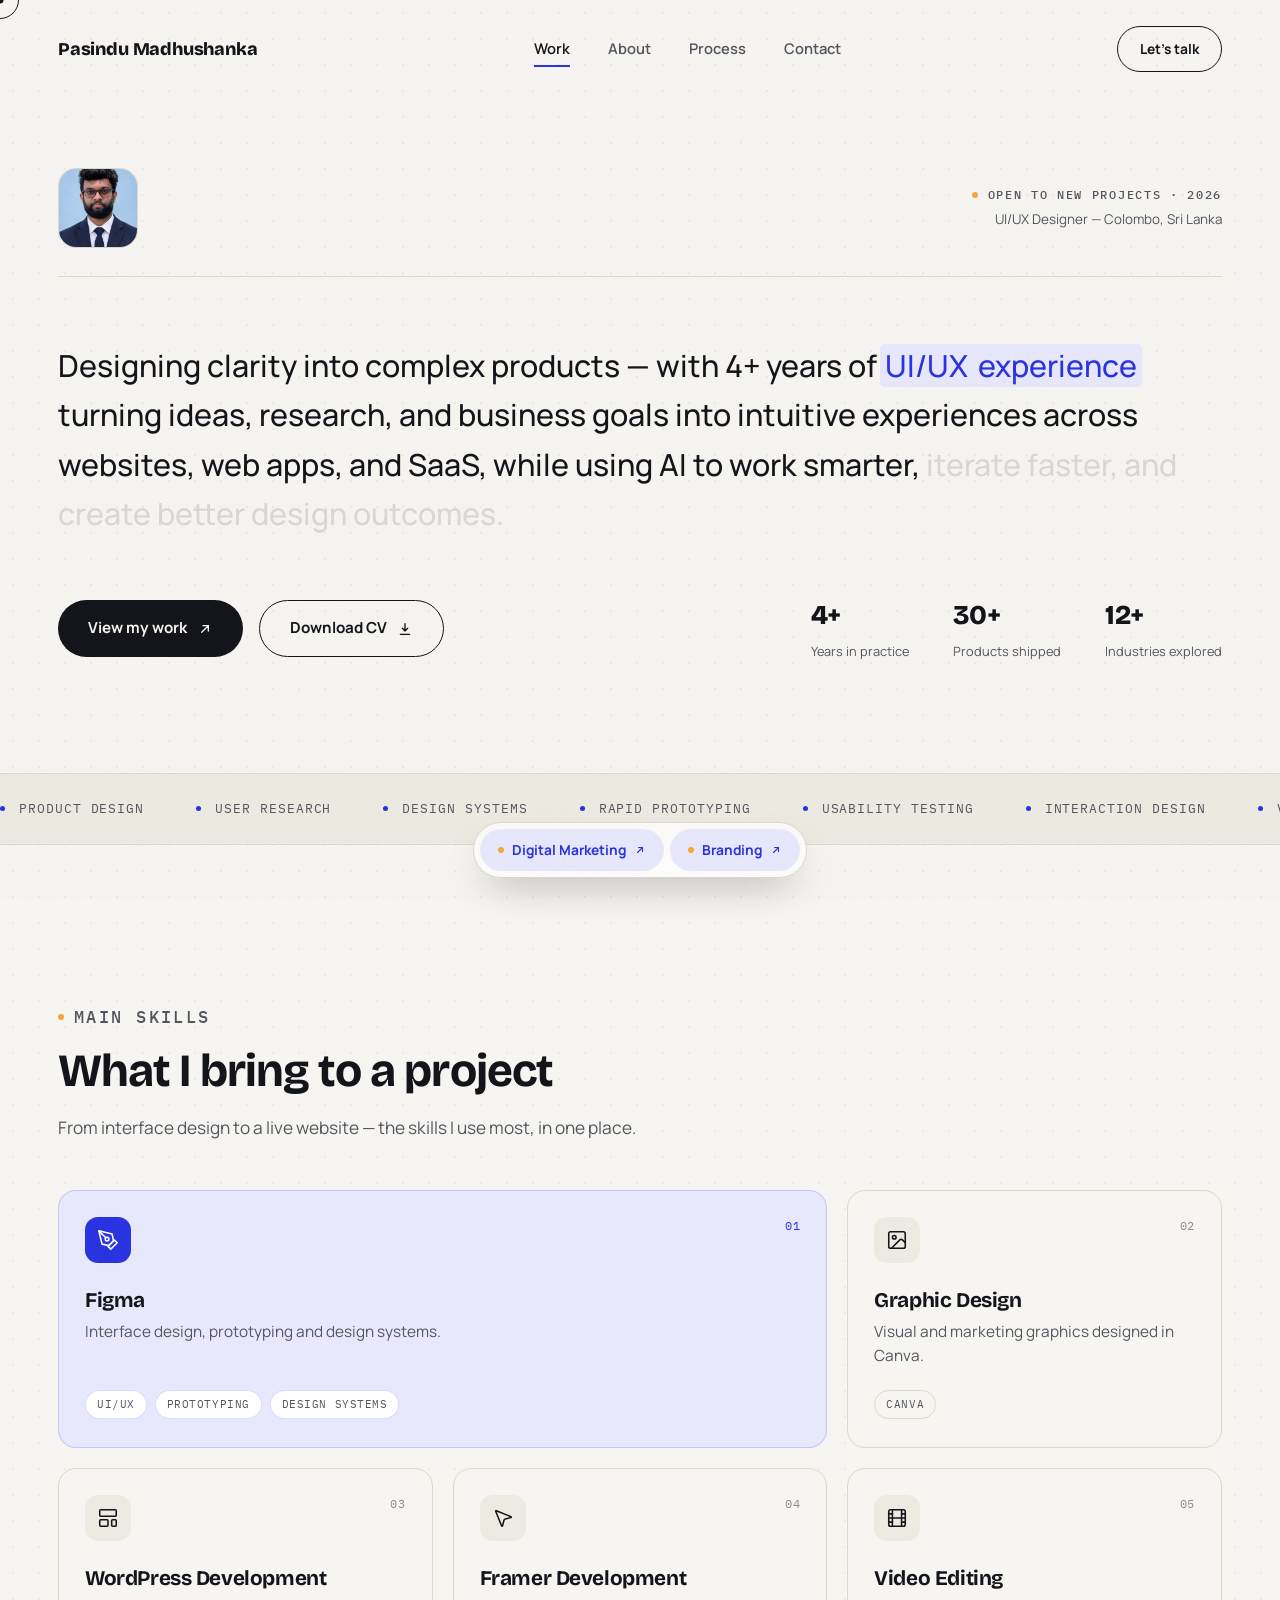
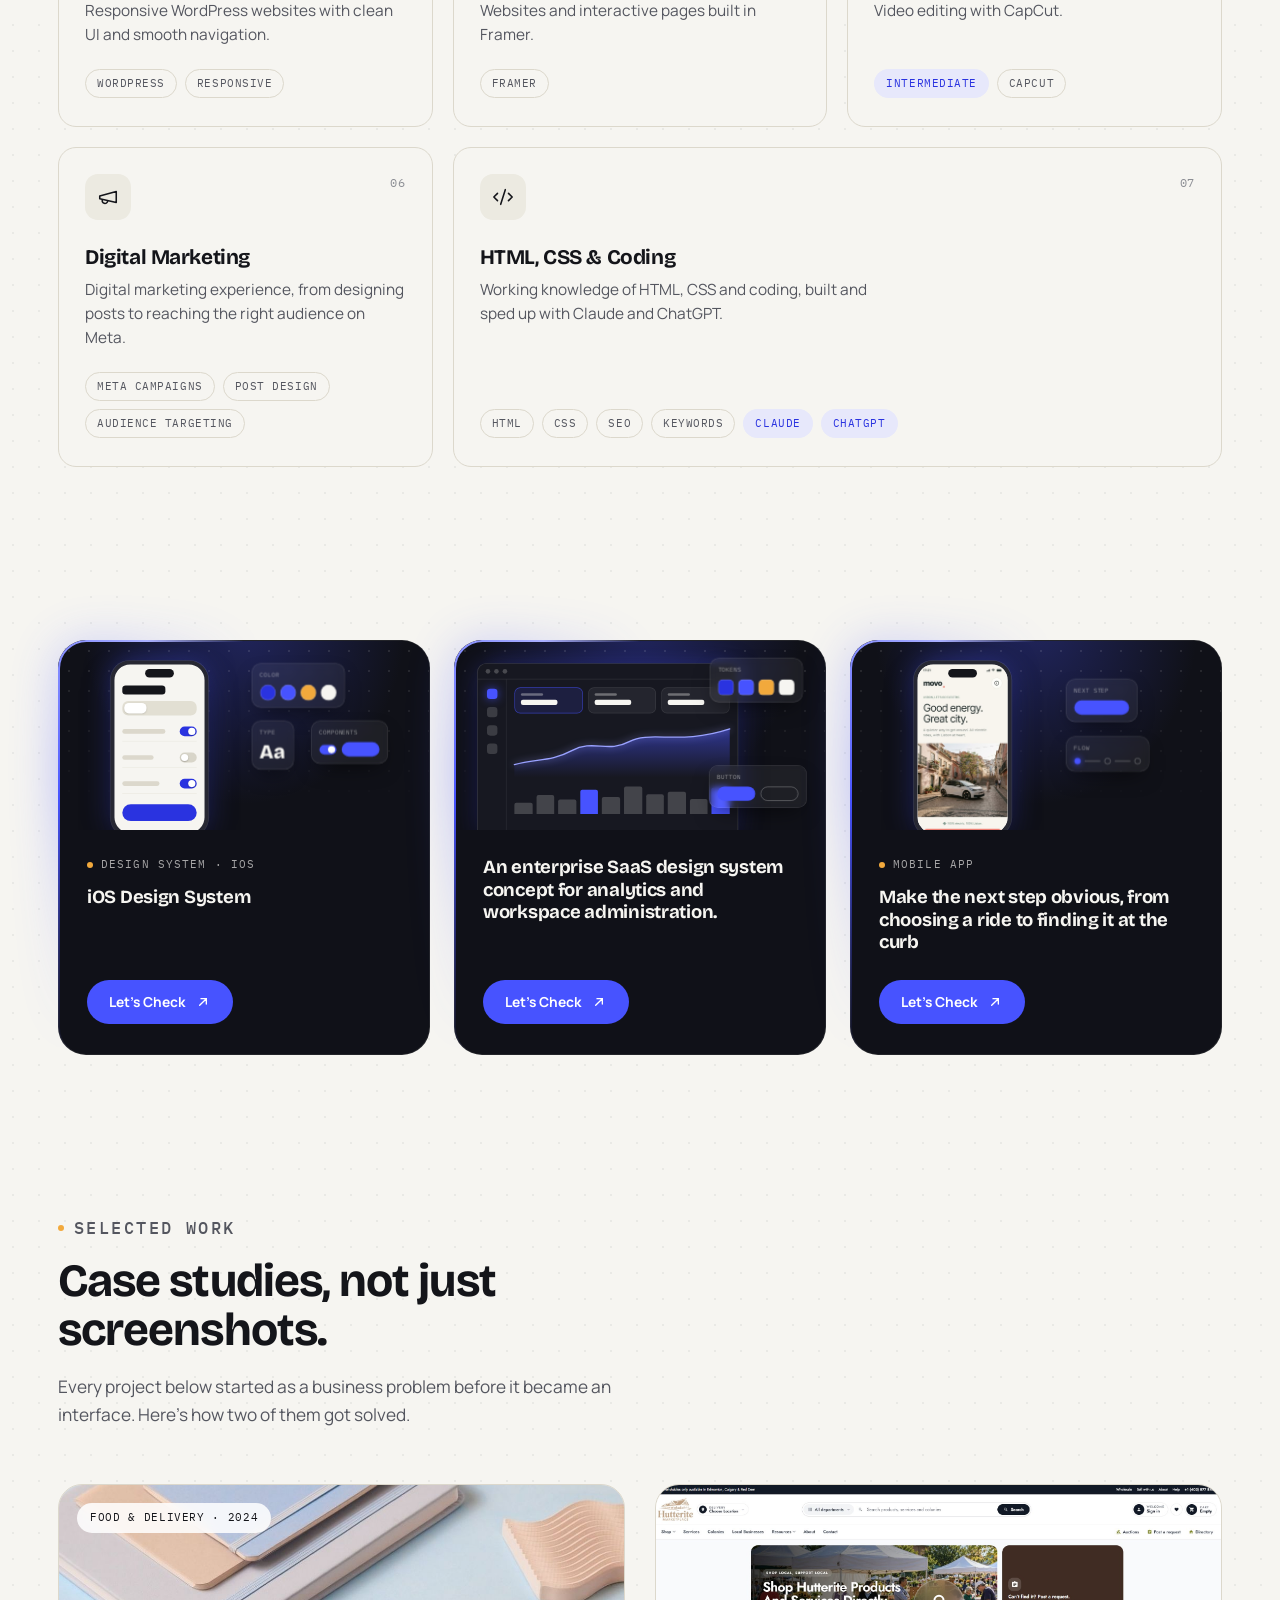
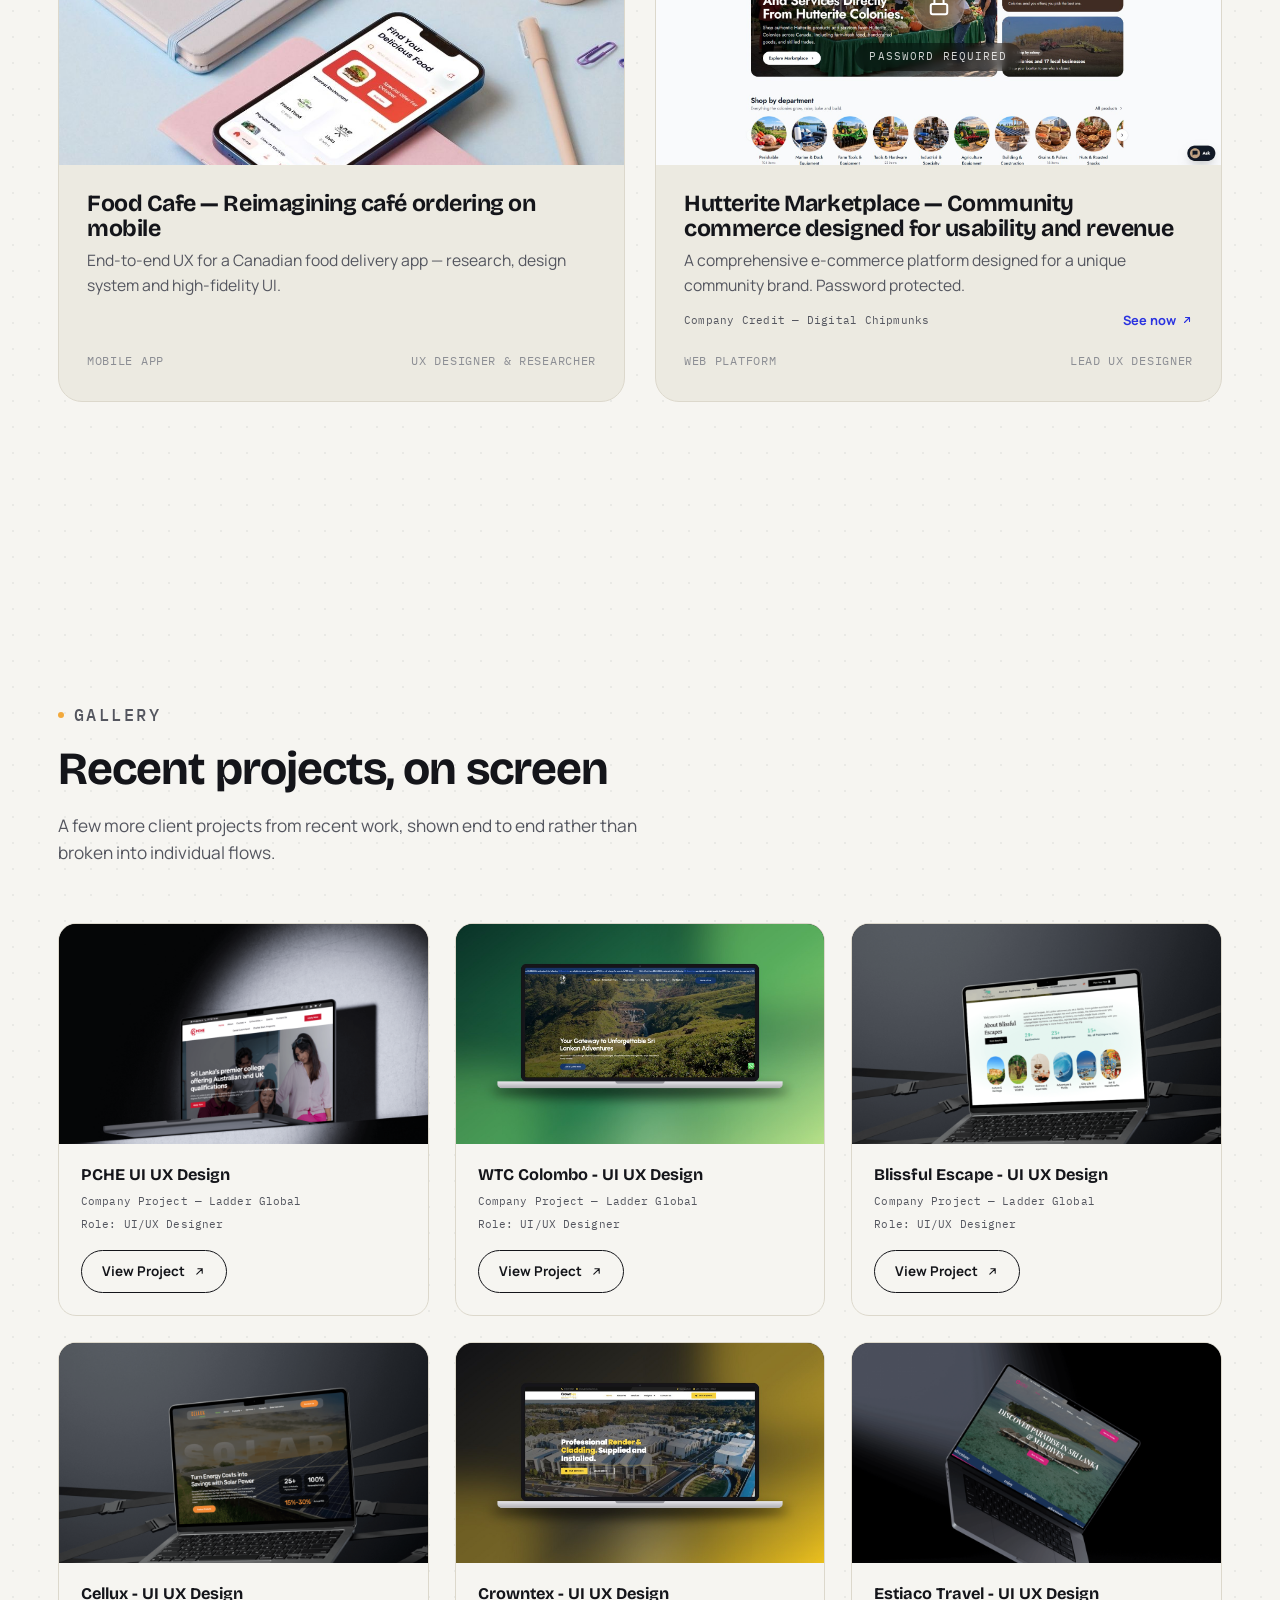
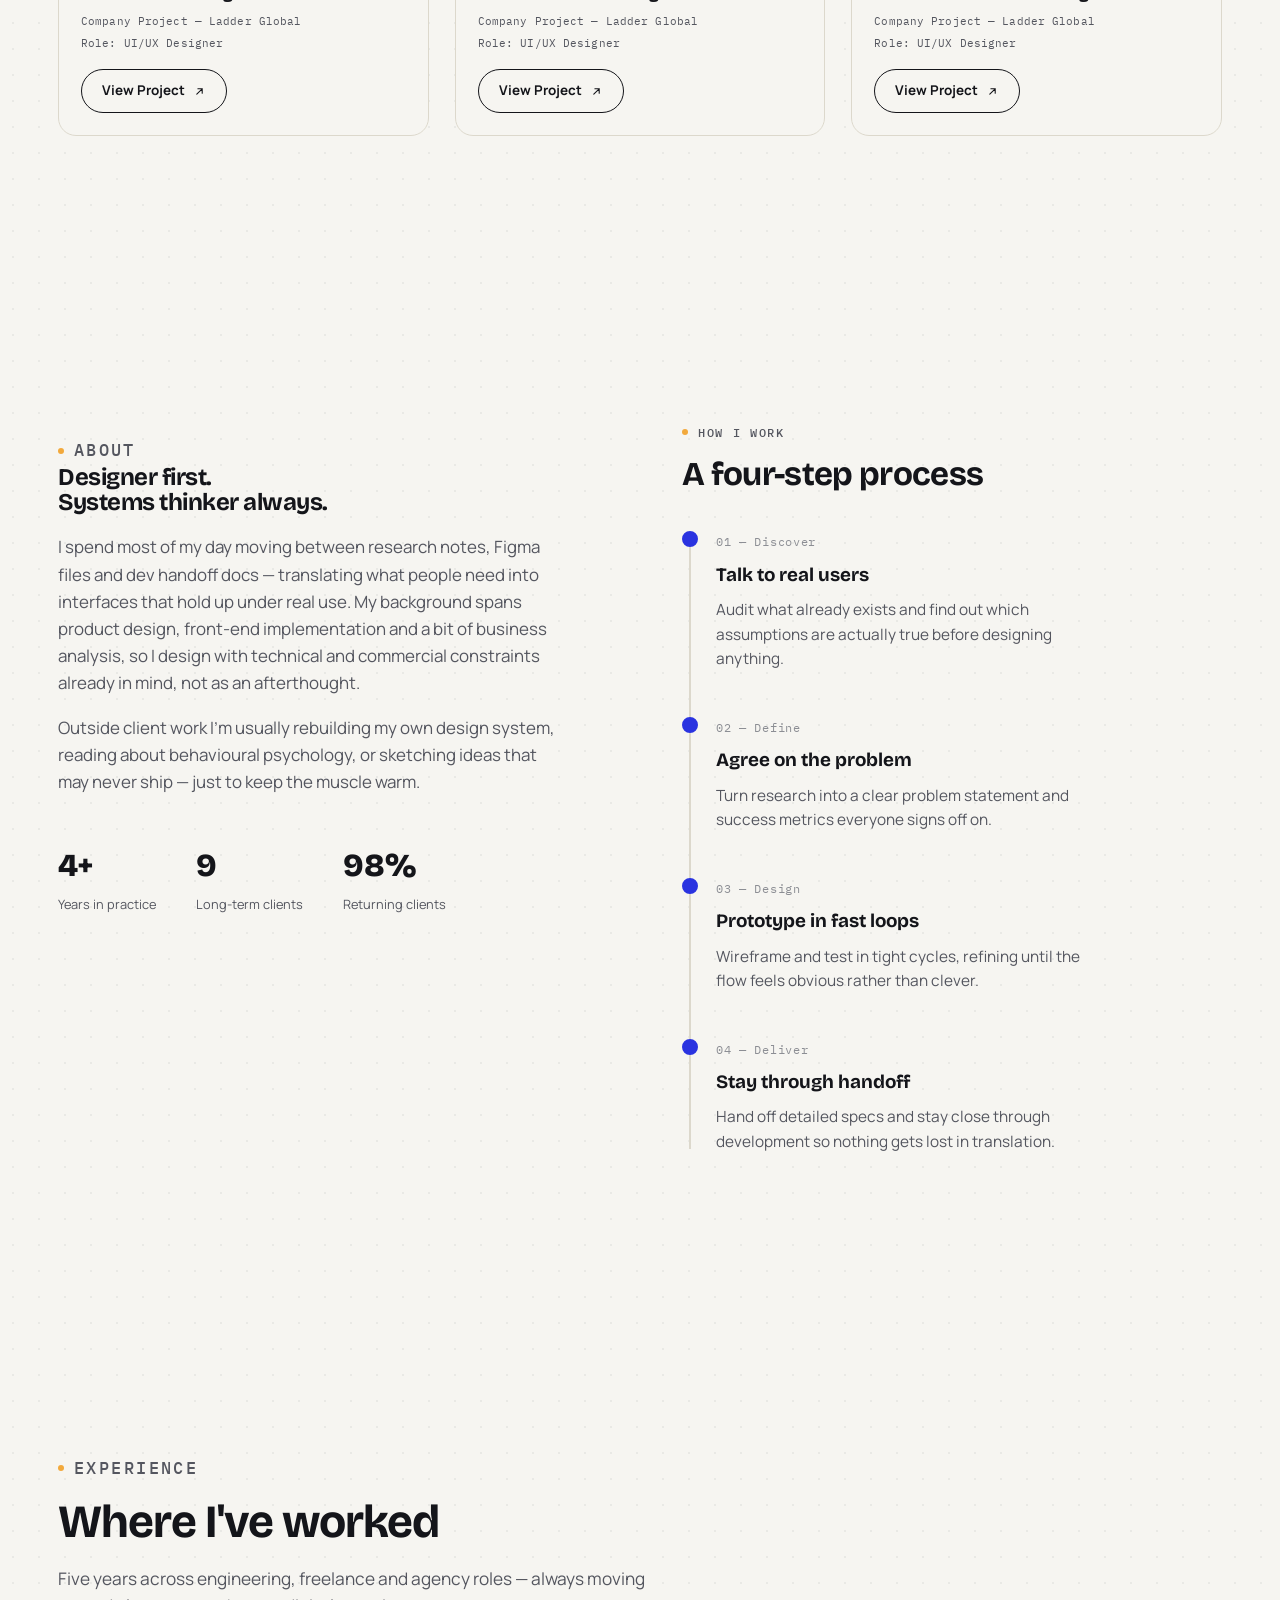
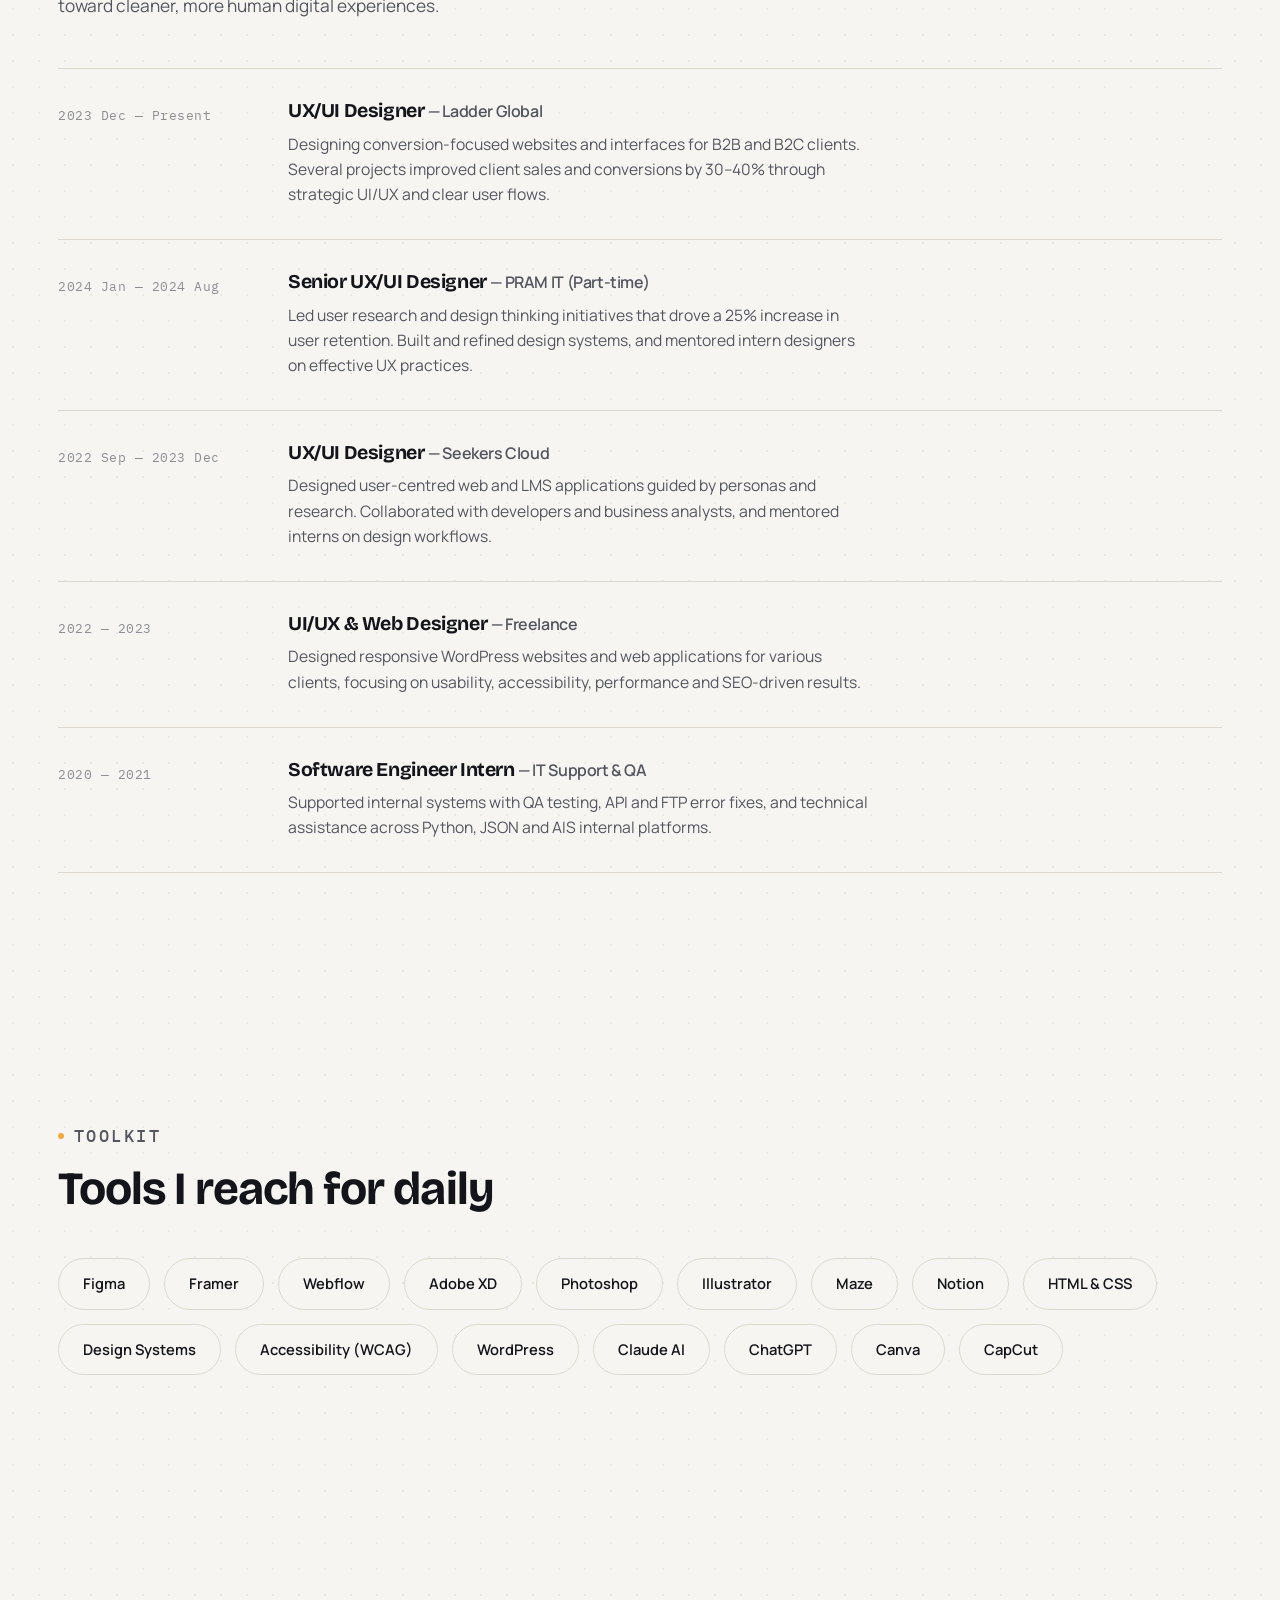
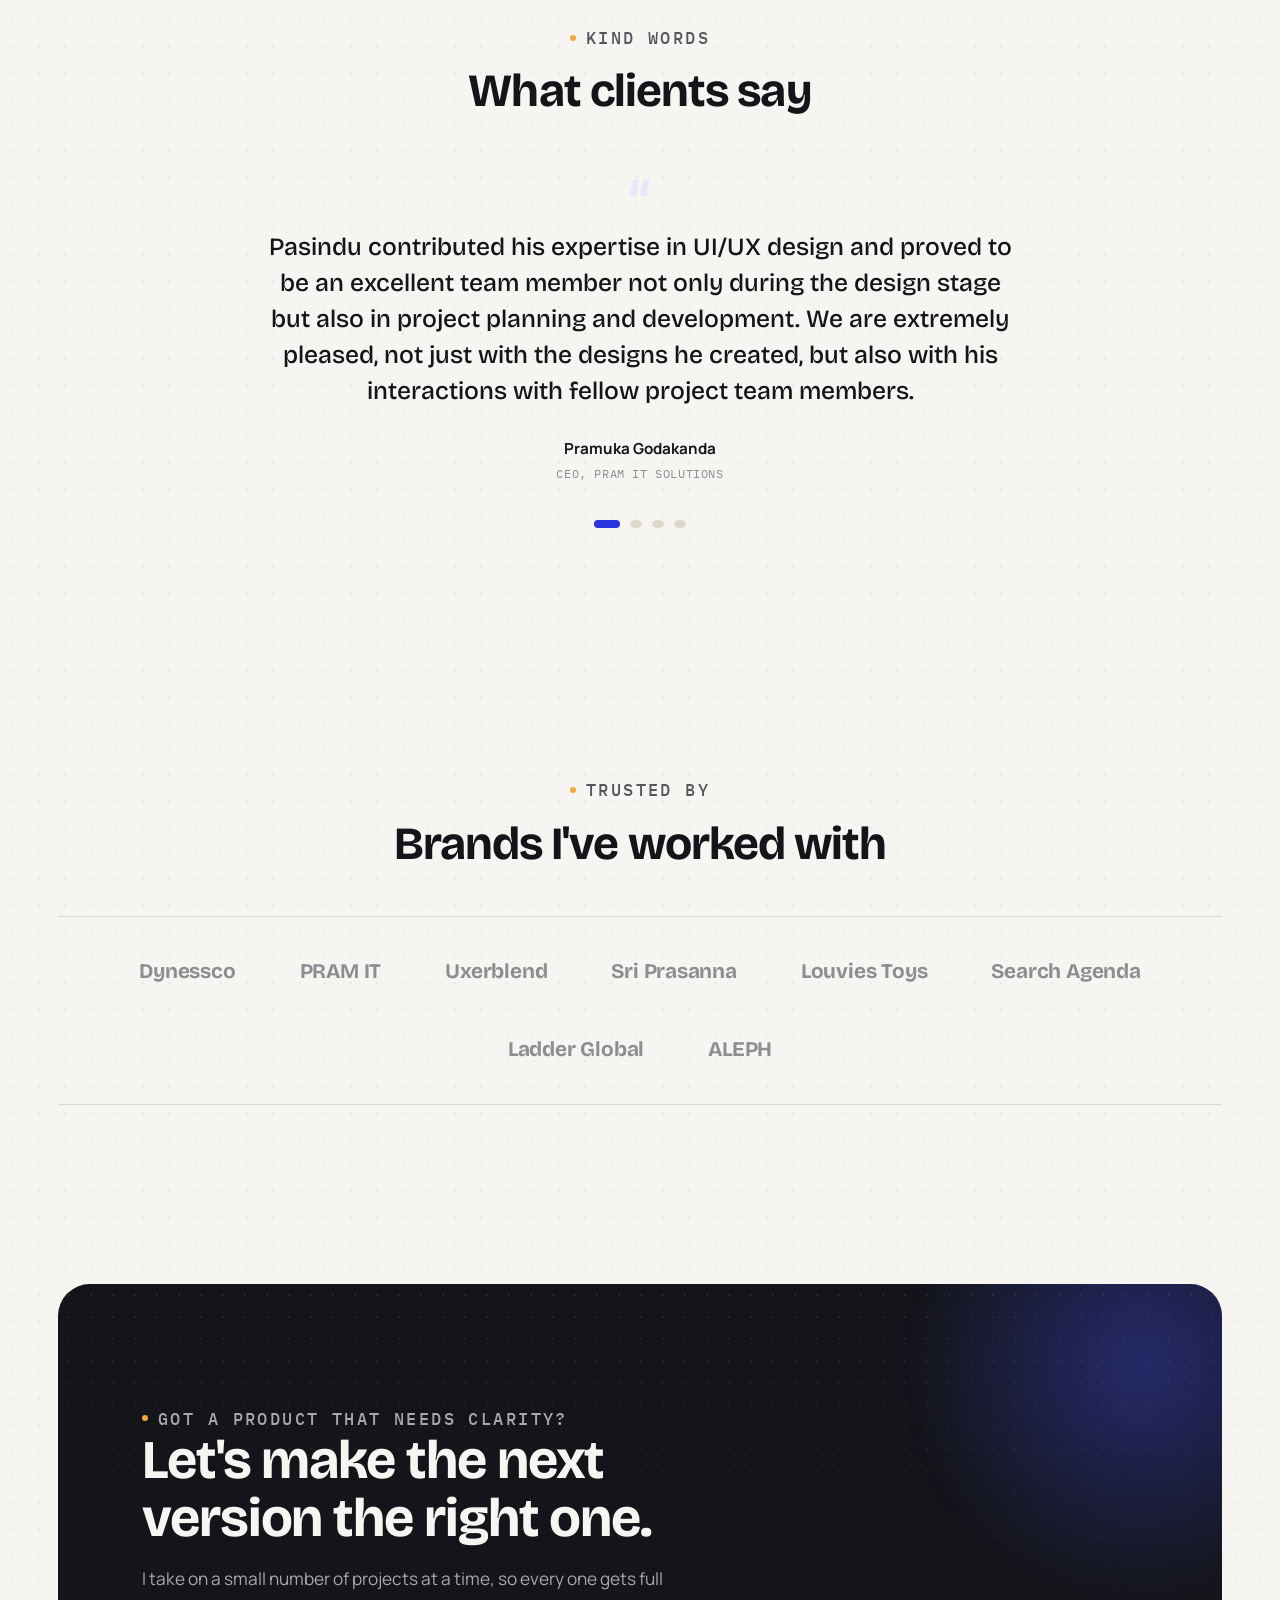
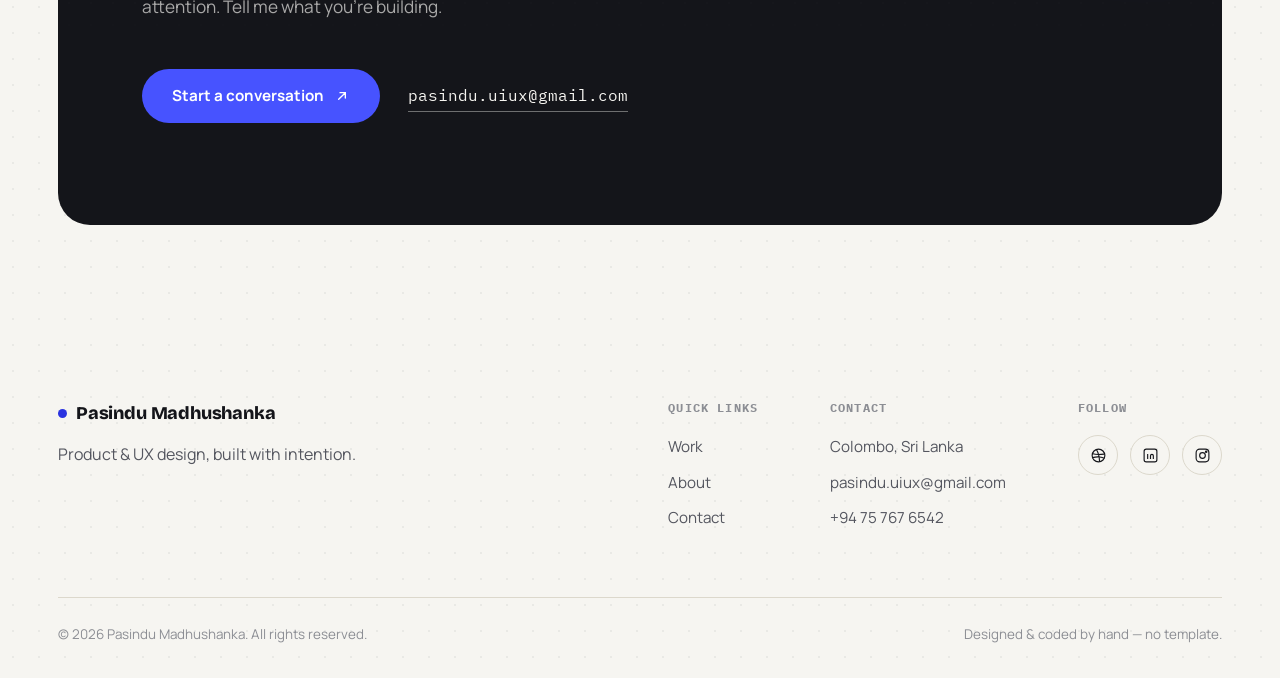
==== commit 5b239eaf: "Update index.html" ====
--- a/index.html
+++ b/index.html
@@ -74,7 +74,7 @@
           </a>
         </div>
         <div class="hero-stats">
-          <div class="stat"><strong data-count="5" data-suffix="+">0</strong><span>Years in practice</span></div>
+          <div class="stat"><strong data-count="4" data-suffix="+">0</strong><span>Years in practice</span></div>
           <div class="stat"><strong data-count="30" data-suffix="+">0</strong><span>Products shipped</span></div>
           <div class="stat"><strong data-count="12" data-suffix="+">0</strong><span>Industries explored</span></div>
         </div>
@@ -356,7 +356,7 @@
 
         <div class="project-card hut-card" id="hutteriteCard" role="button" tabindex="0" aria-label="Open Hutterite Marketplace case study (password required)" data-reveal>
           <div class="project-cover hut-cover">
-            <img src="Hutterite_Marketplace.jpg" alt="" class="hut-blur-img" aria-hidden="true">
+            <img src="Hutterite_Marketplace.jpg" alt="Hutterite Marketplace home page design" class="project-cover-photo">
             <div class="hut-overlay">
               <span class="hut-lock-icon">
                 <svg viewBox="0 0 24 24" fill="none" stroke="currentColor" stroke-width="2.2" stroke-linecap="round" stroke-linejoin="round"><rect x="3" y="11" width="18" height="11" rx="2"/><path d="M7 11V7a5 5 0 0 1 10 0v4"/></svg>
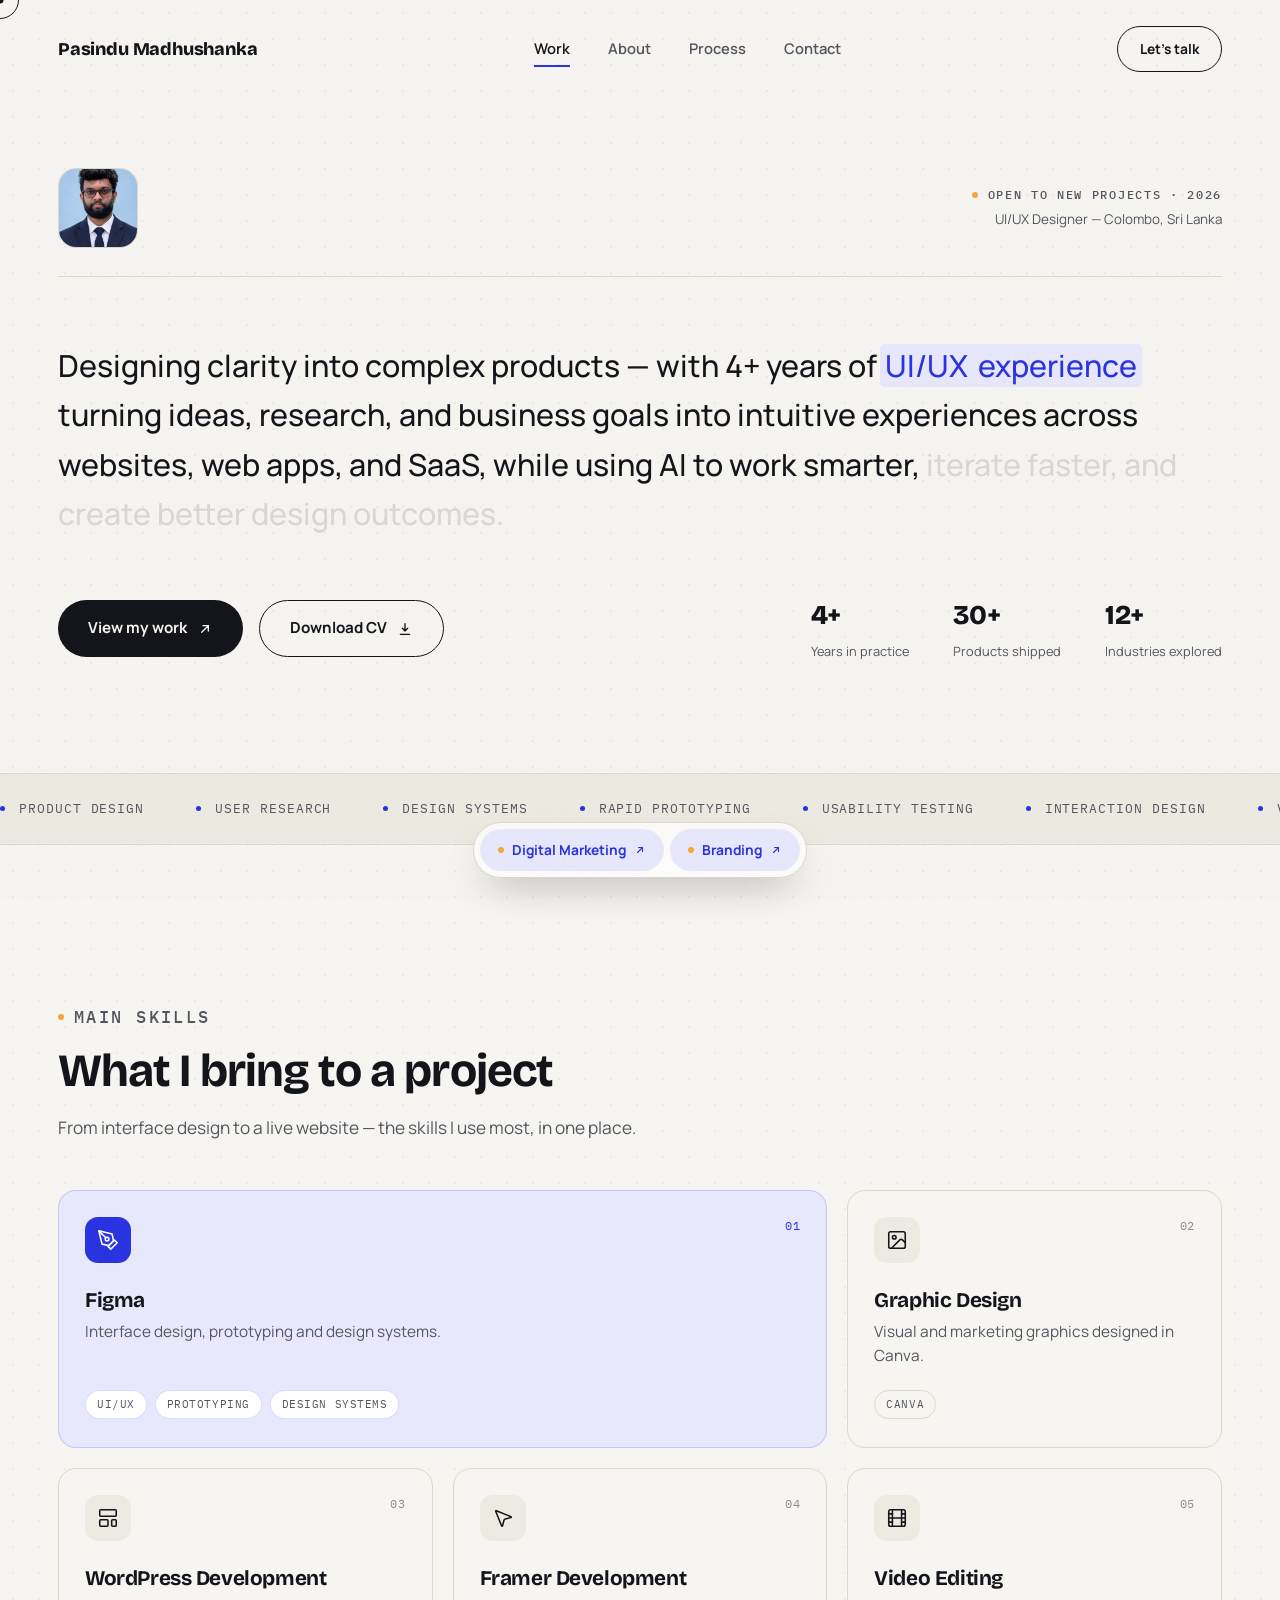
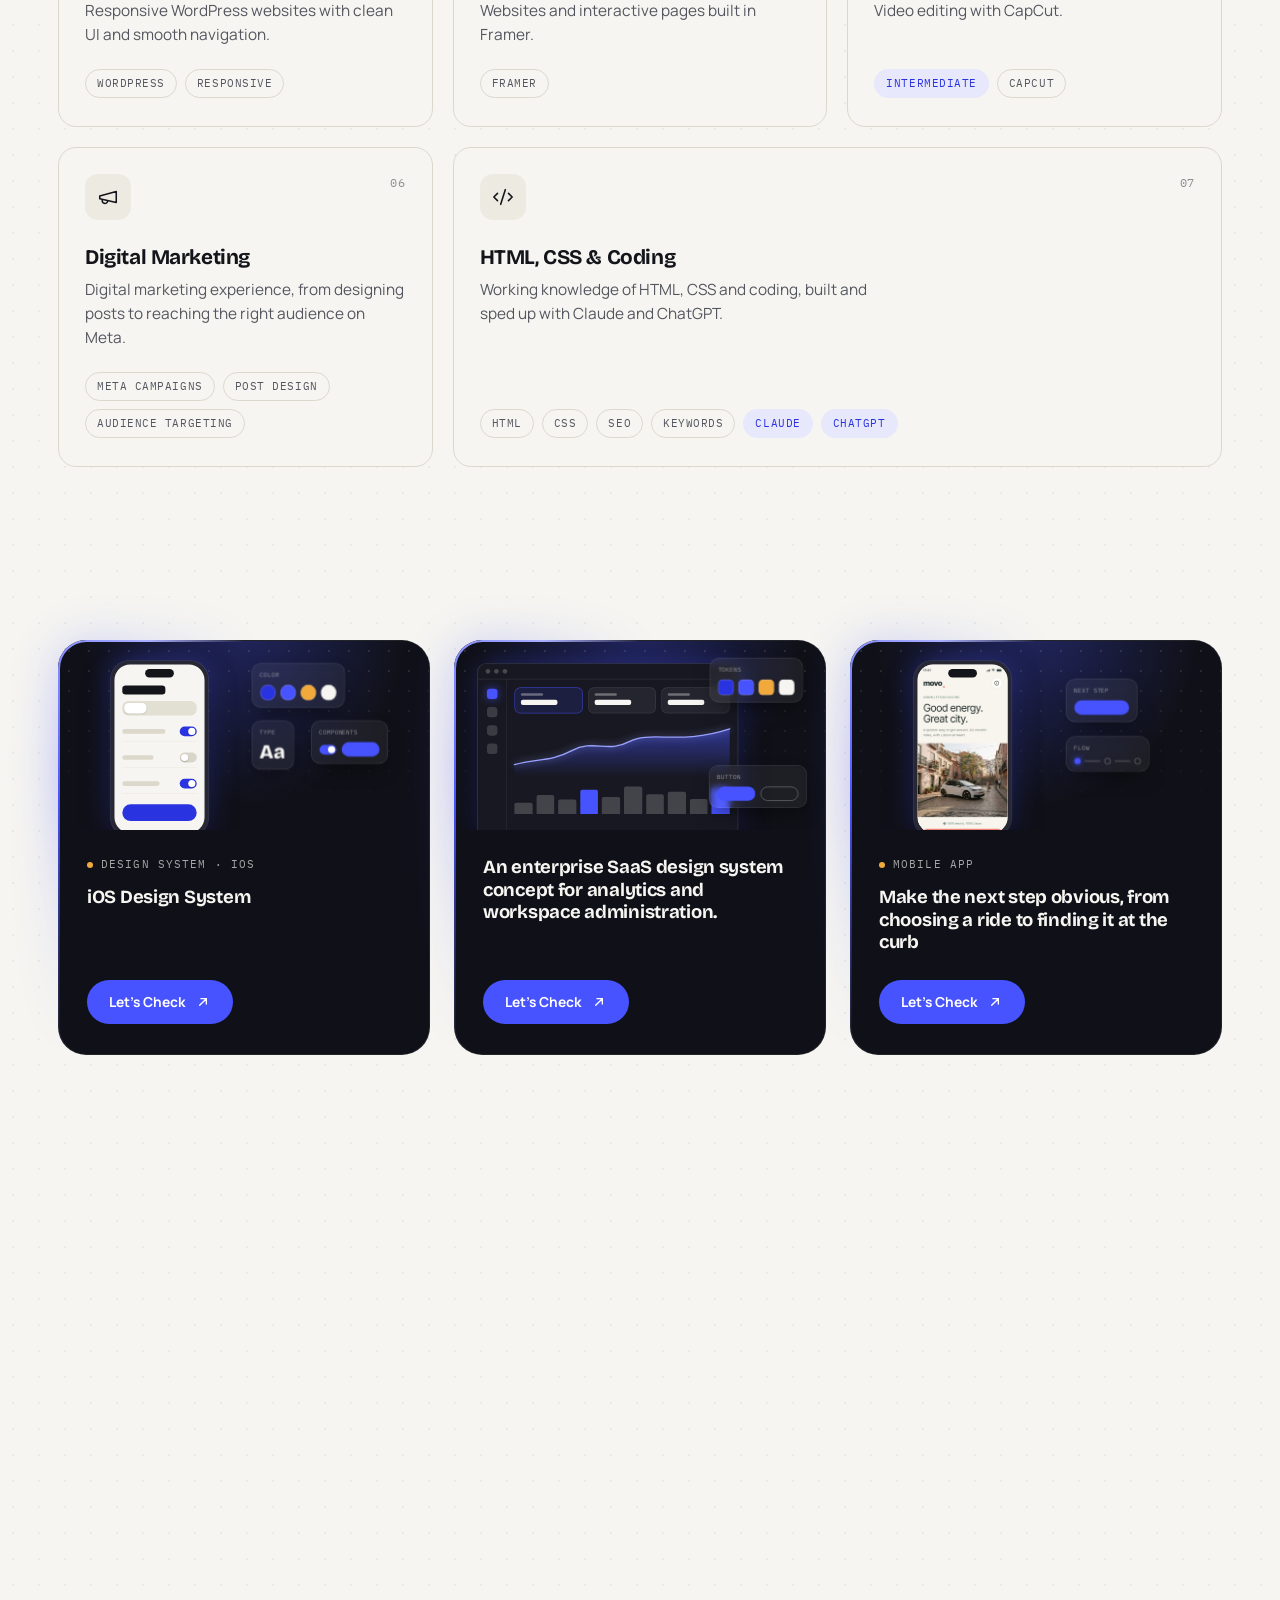
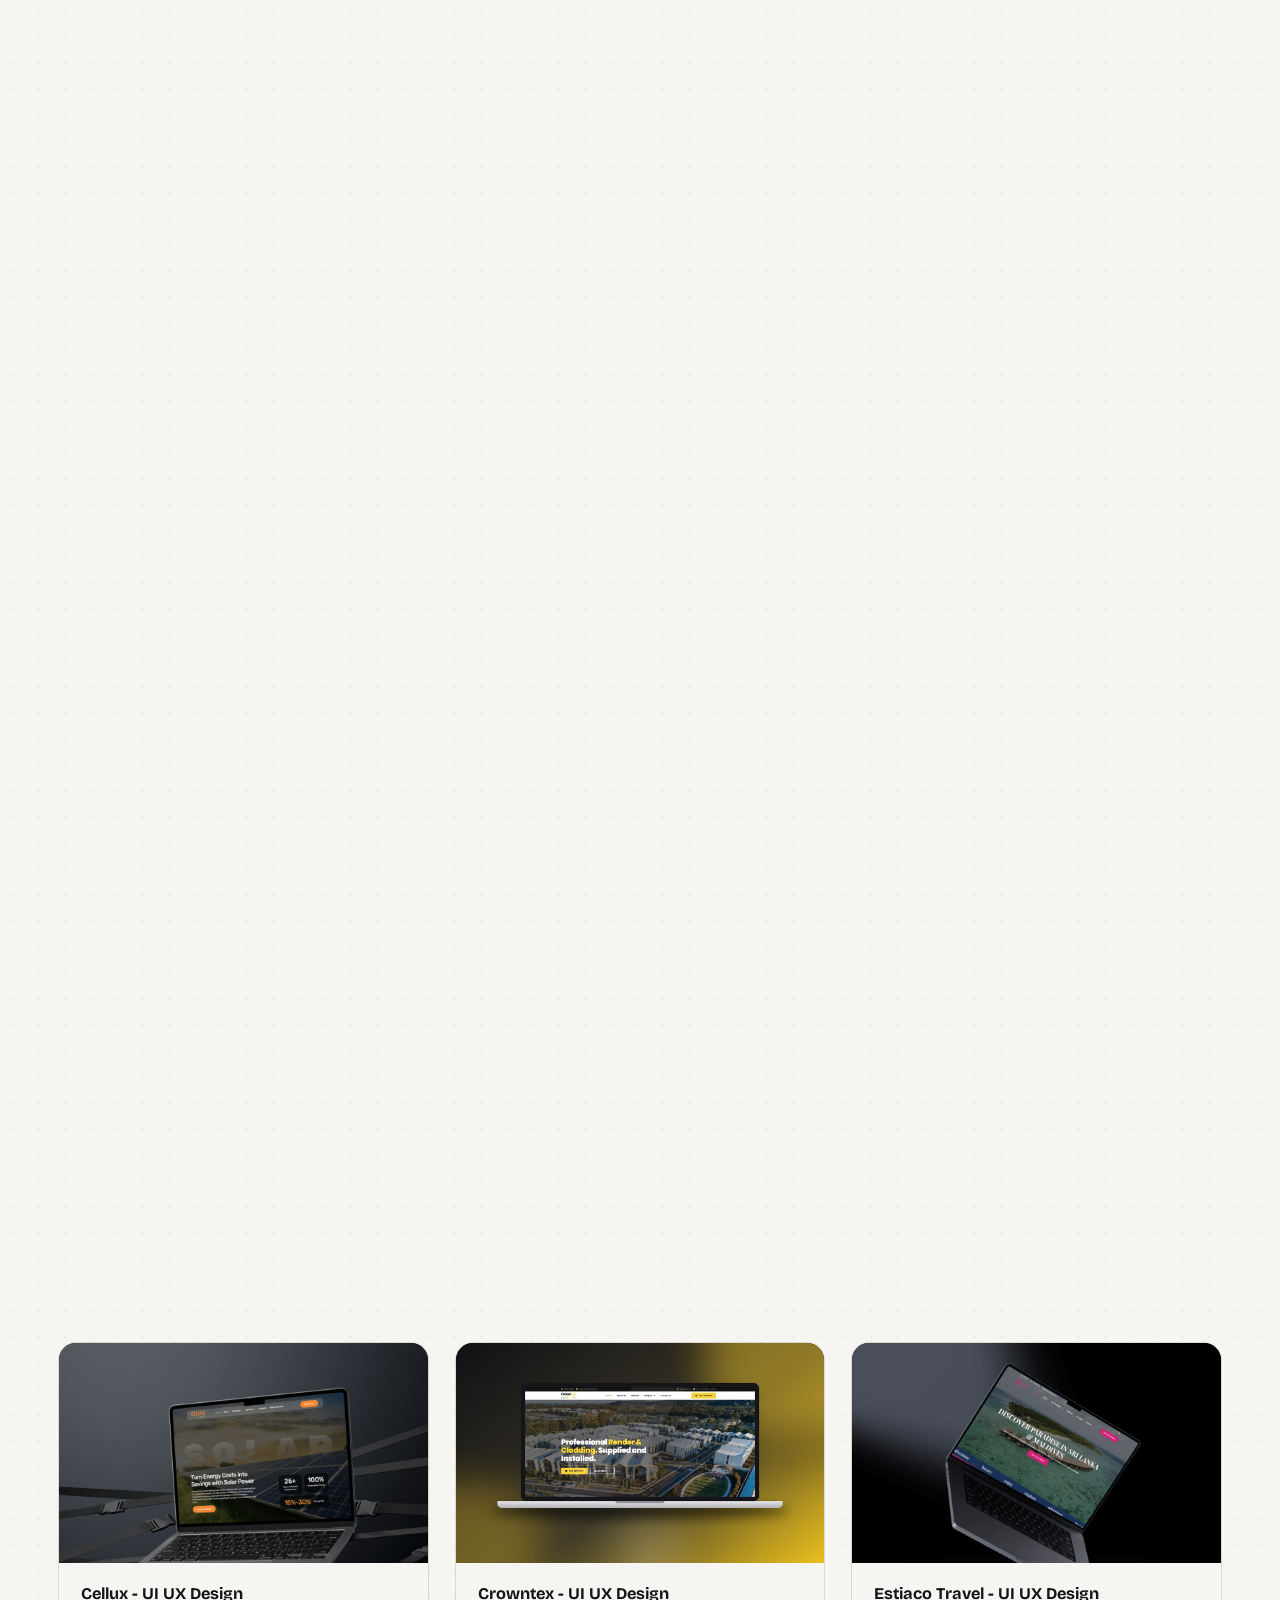
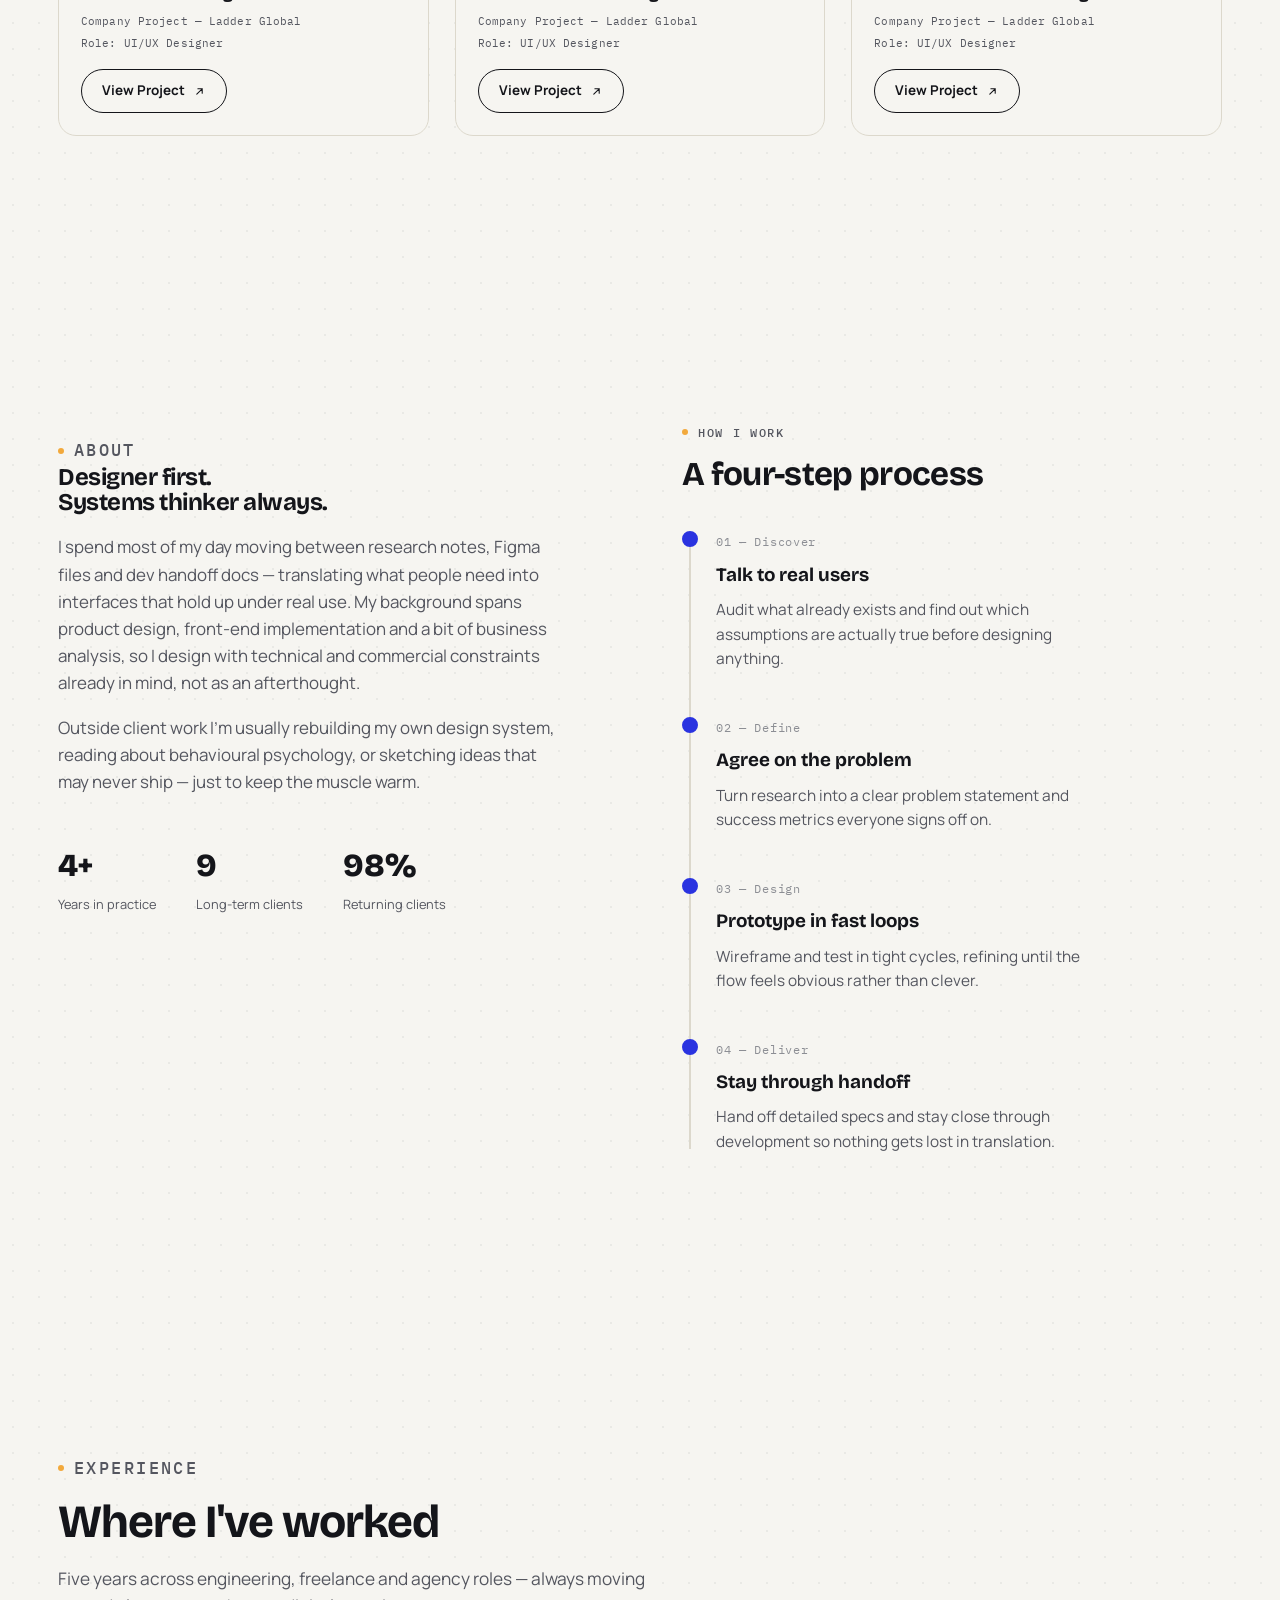
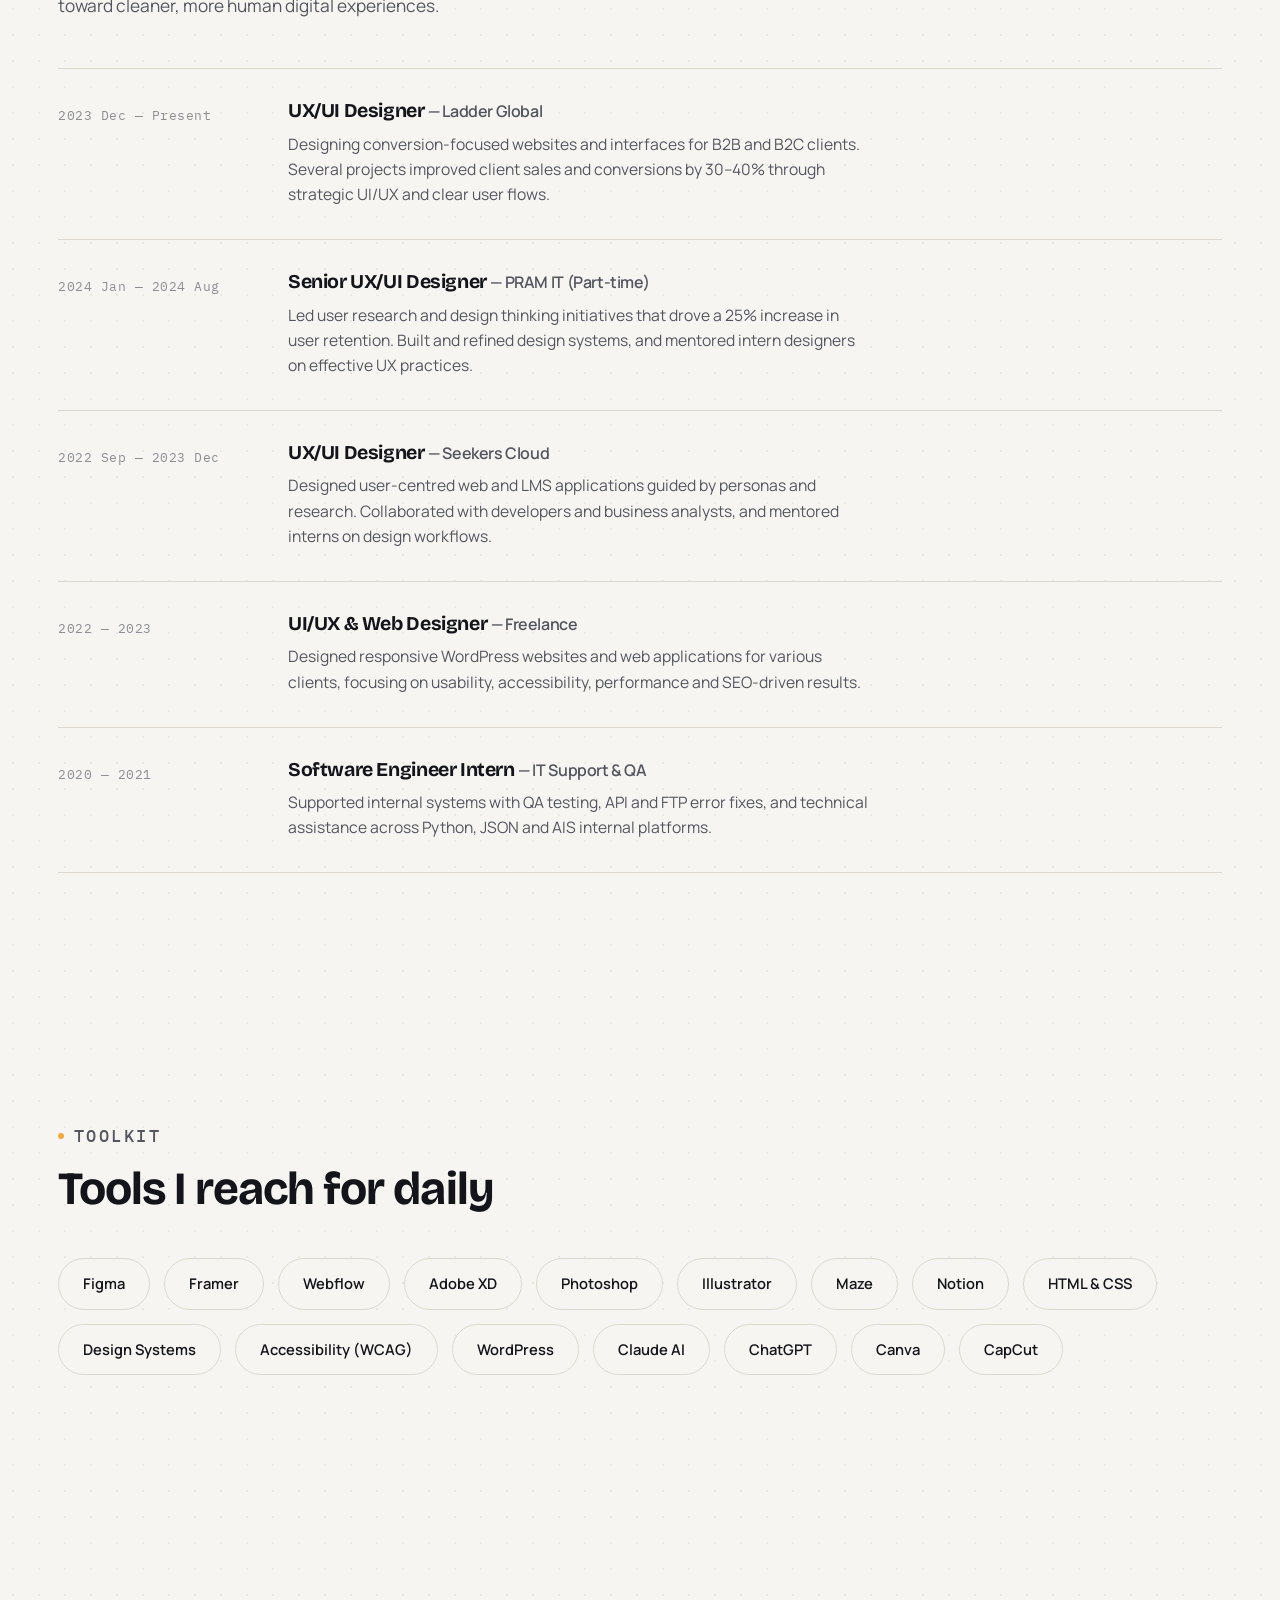
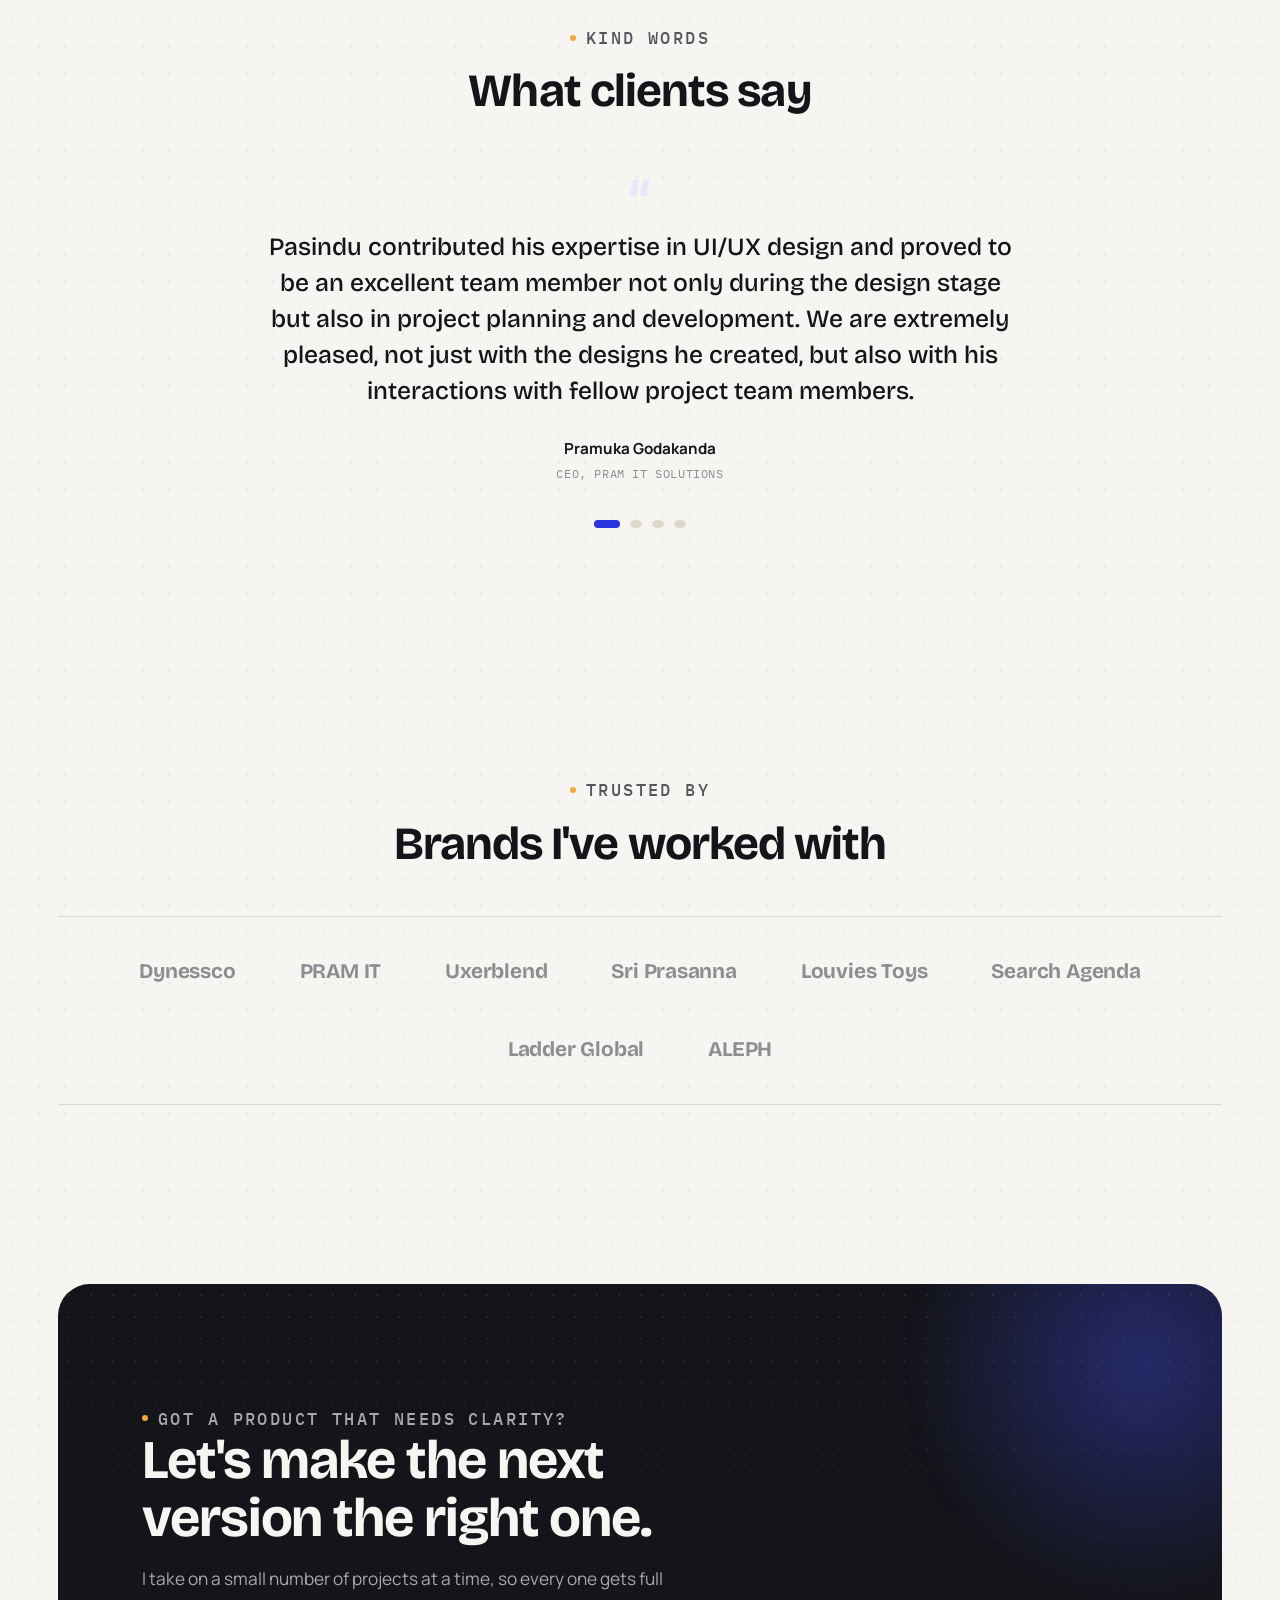
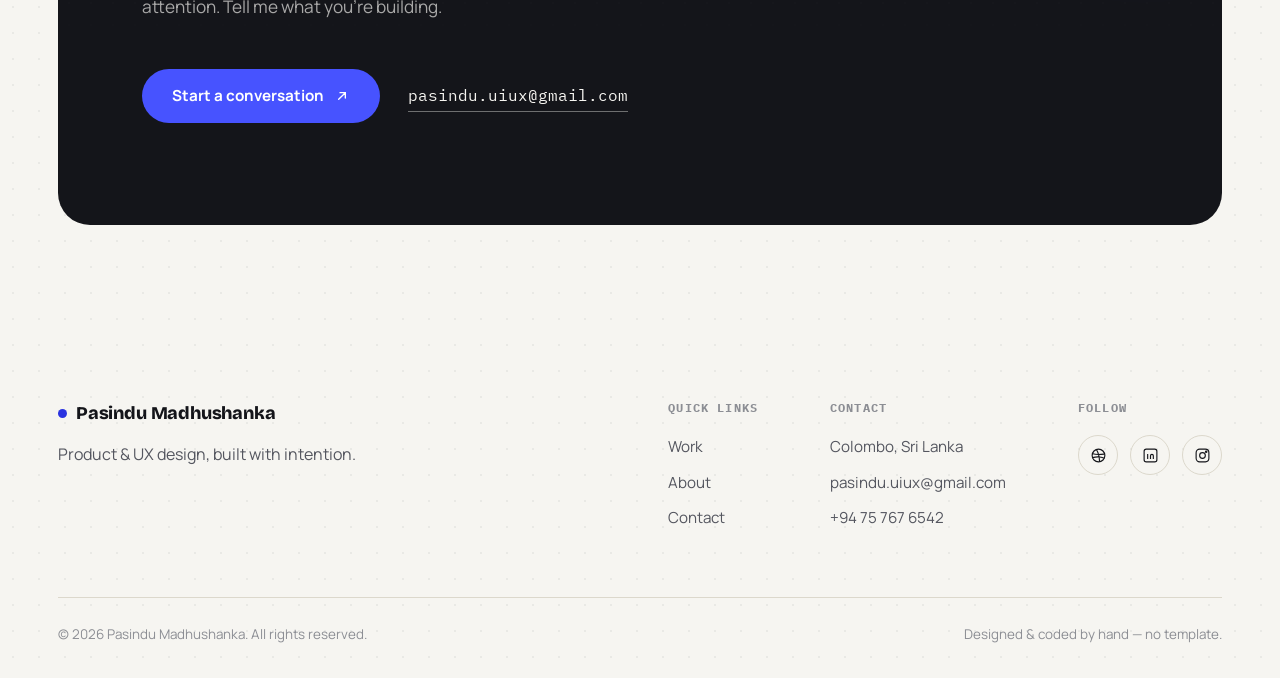
==== commit 2d85890c: "Update index.html" ====
--- a/index.html
+++ b/index.html
@@ -732,26 +732,7 @@
   </div>
 </footer>
 
-<!-- PASSWORD MODAL -->
-<div class="pw-modal" id="pwModal" aria-hidden="true" role="dialog" aria-label="Enter project password">
-  <div class="pw-backdrop"></div>
-  <div class="pw-box">
-    <button class="pw-close" aria-label="Close">&times;</button>
-    <div class="pw-lock-icon">
-      <svg viewBox="0 0 24 24" fill="none" stroke="currentColor" stroke-width="2" stroke-linecap="round" stroke-linejoin="round"><rect x="3" y="11" width="18" height="11" rx="2"/><path d="M7 11V7a5 5 0 0 1 10 0v4"/></svg>
-    </div>
-    <h3>Protected Case Study</h3>
-    <p>This project is password protected. Enter the password to view the full case study.</p>
-    <input type="password" class="pw-input" id="pwInput" placeholder="Enter password" autocomplete="off">
-    <p class="pw-error" id="pwError"></p>
-    <div class="pw-actions">
-      <button class="btn btn-primary" id="pwSubmit">
-        Open Project
-        <svg viewBox="0 0 24 24" fill="none" stroke="currentColor" stroke-width="2" stroke-linecap="round"><path d="M7 17 17 7M9 7h8v8"/></svg>
-      </button>
-    </div>
-  </div>
-</div>
+
 
 <!-- Floating services dock -->
 <nav class="float-nav" aria-label="Services">
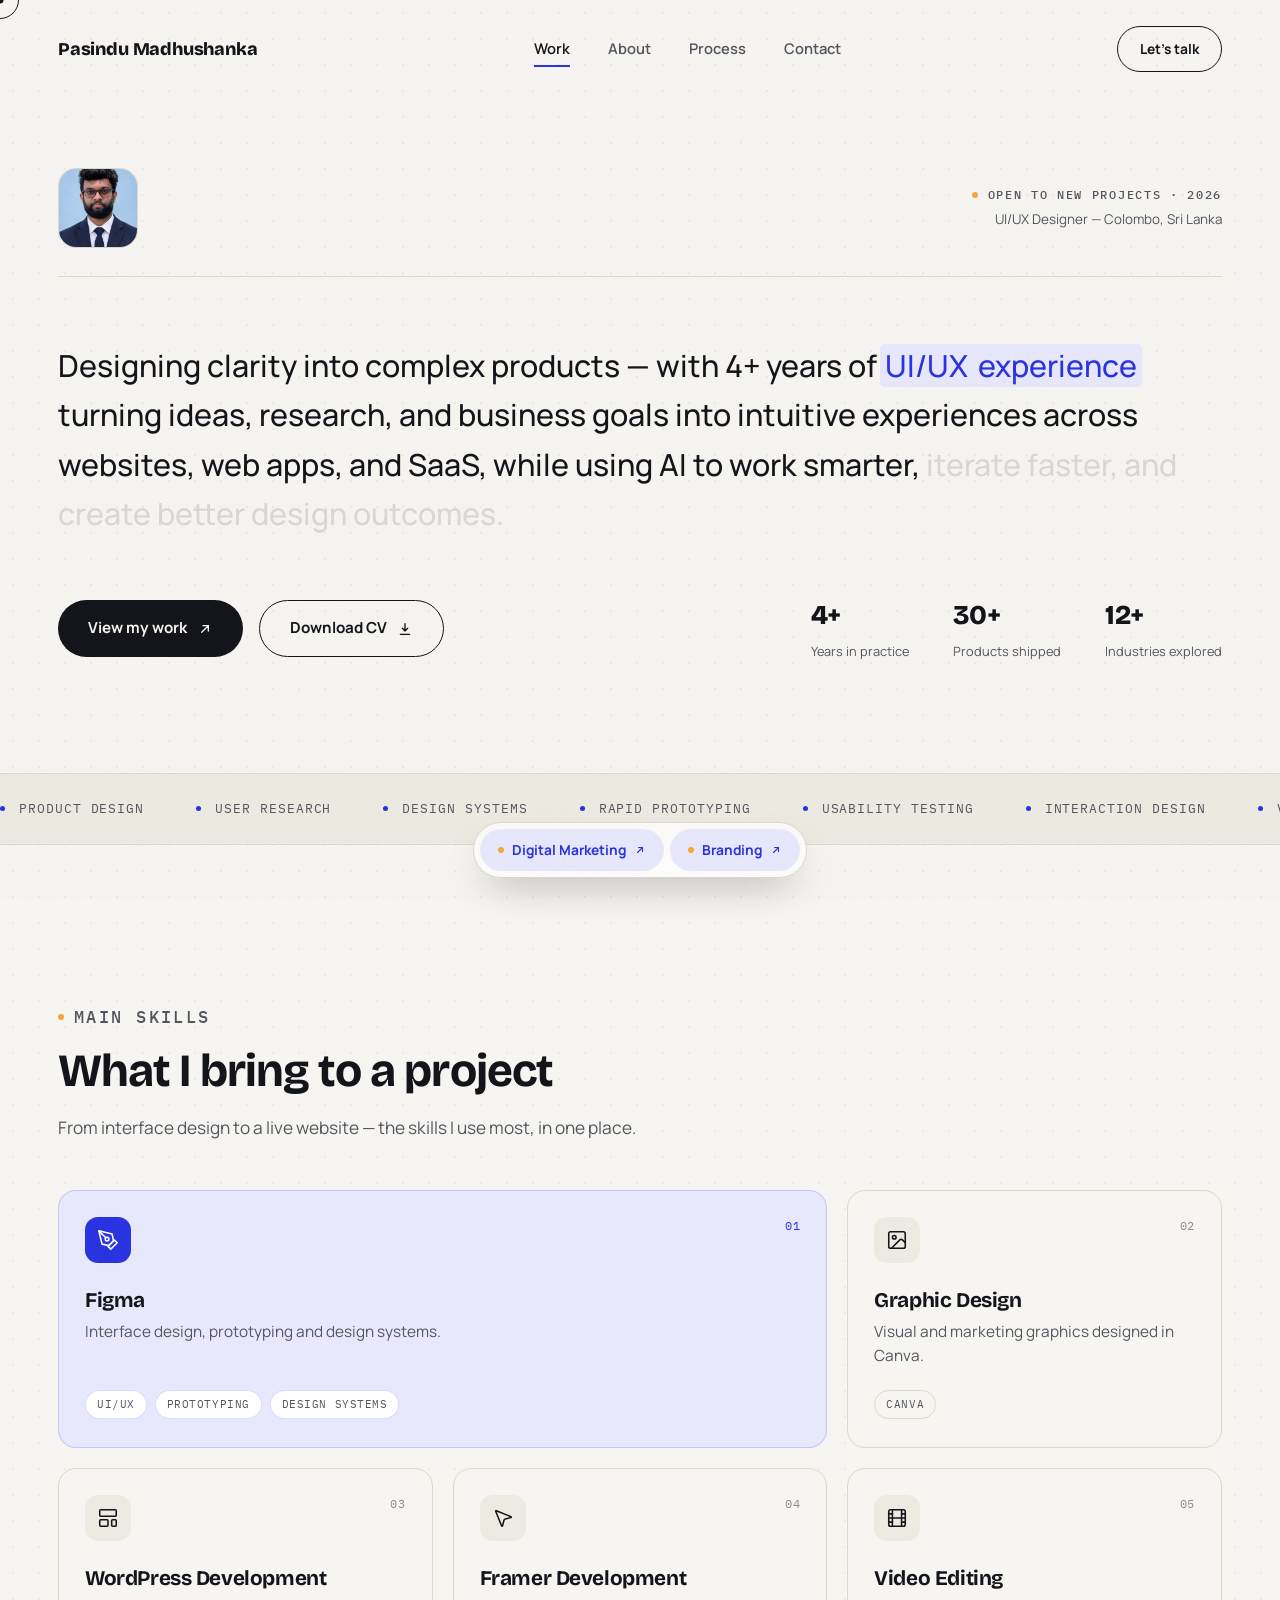
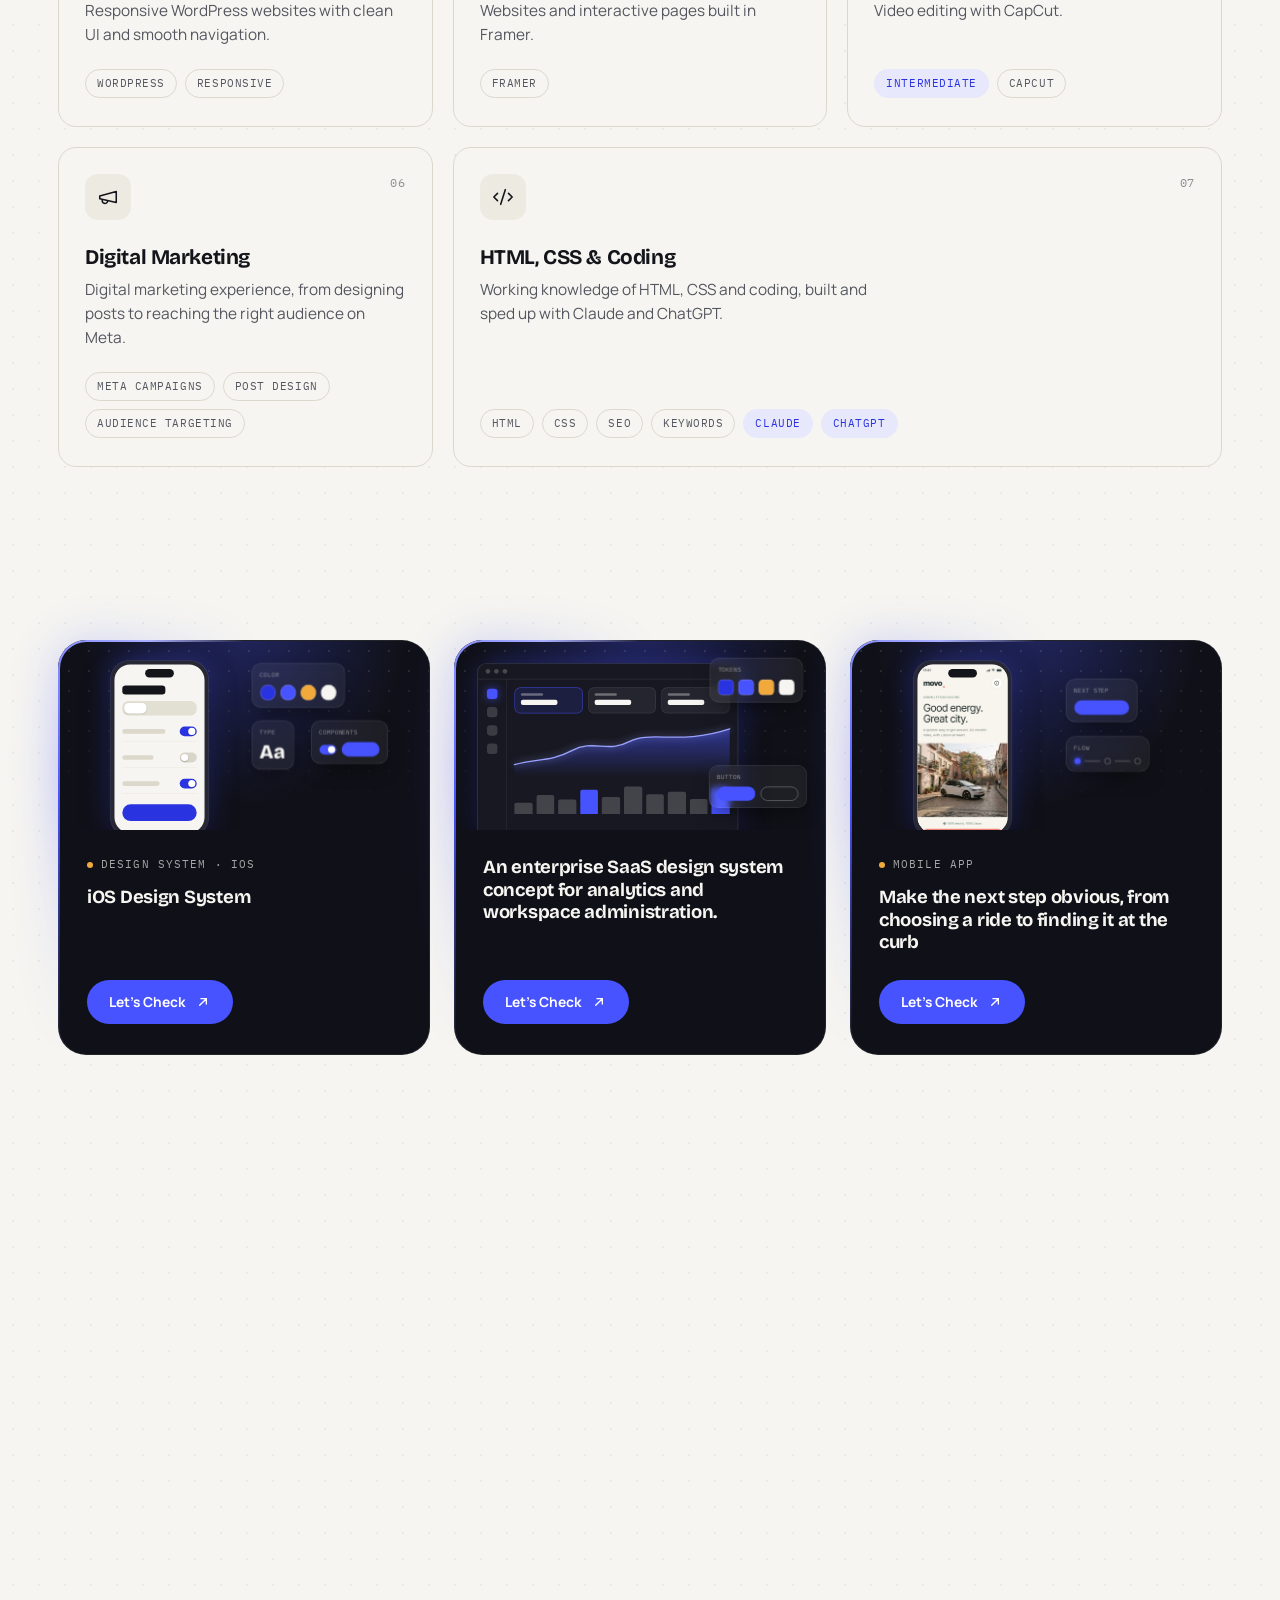
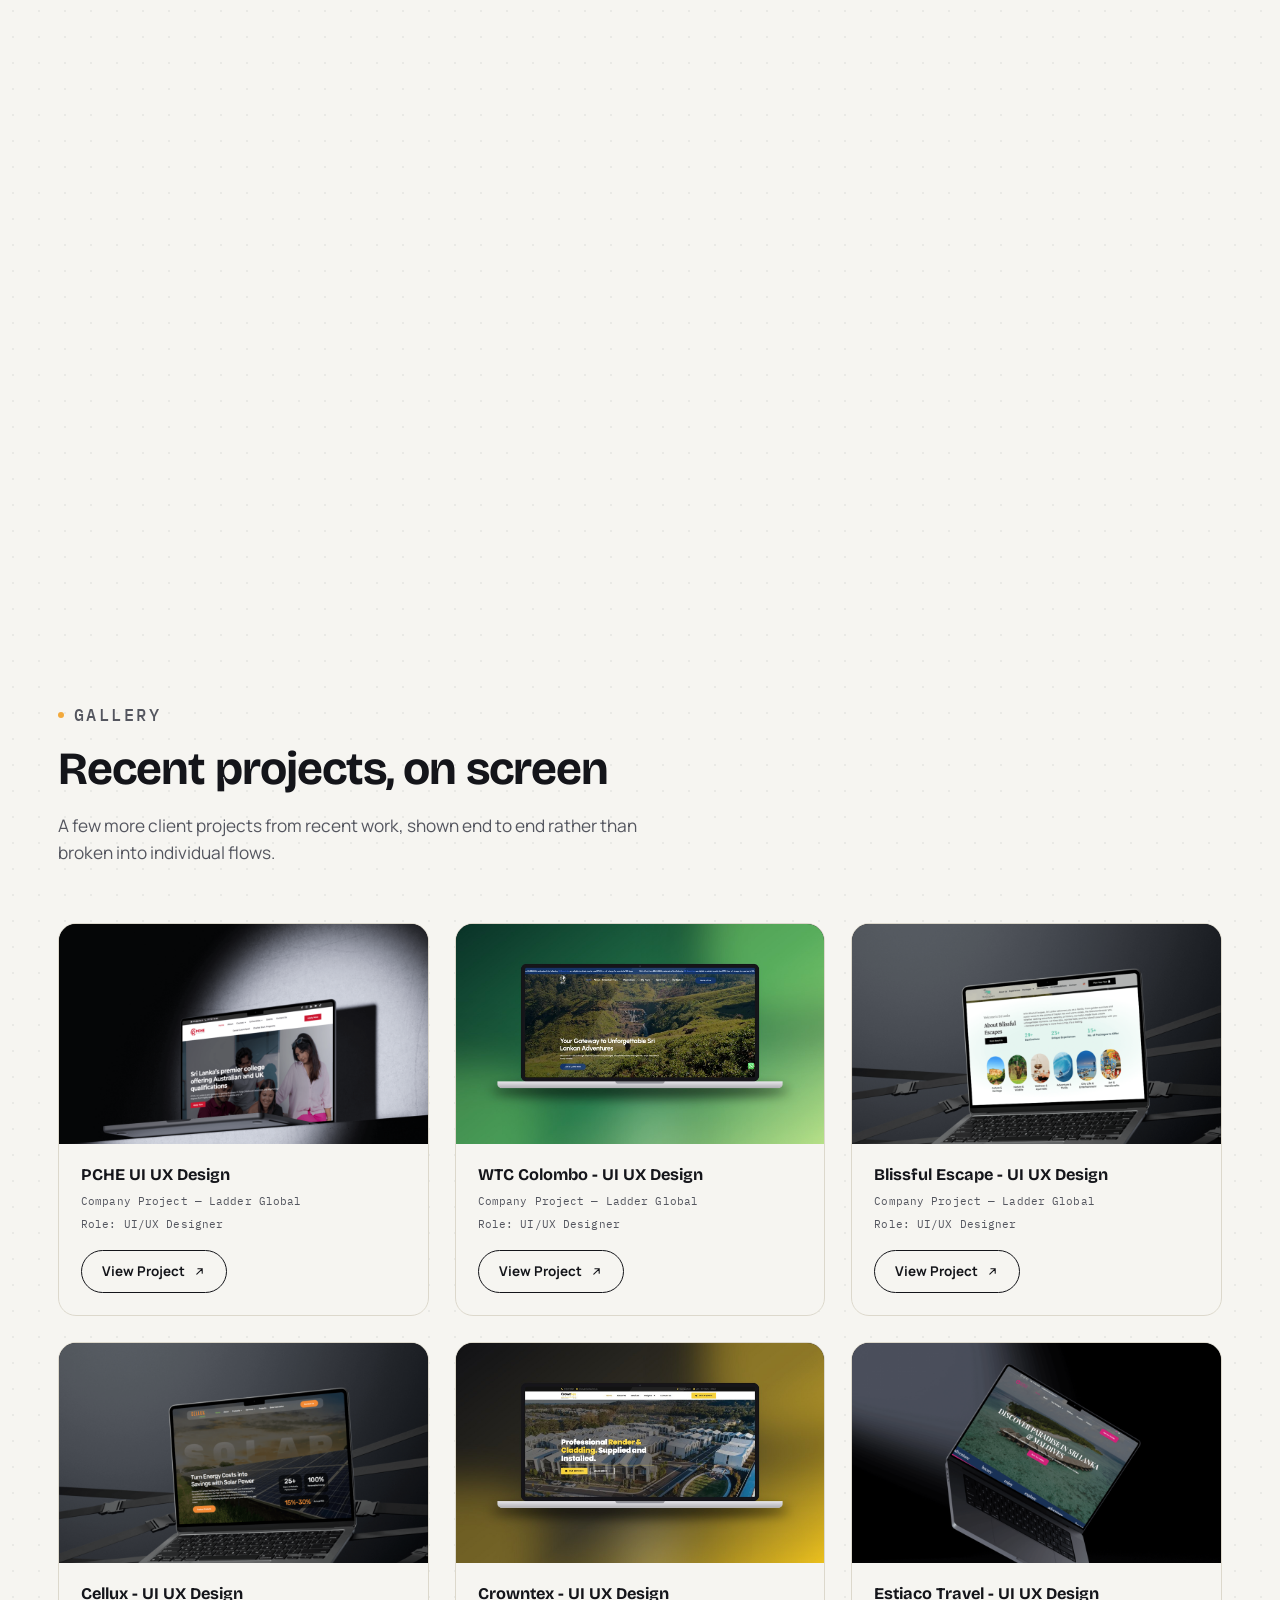
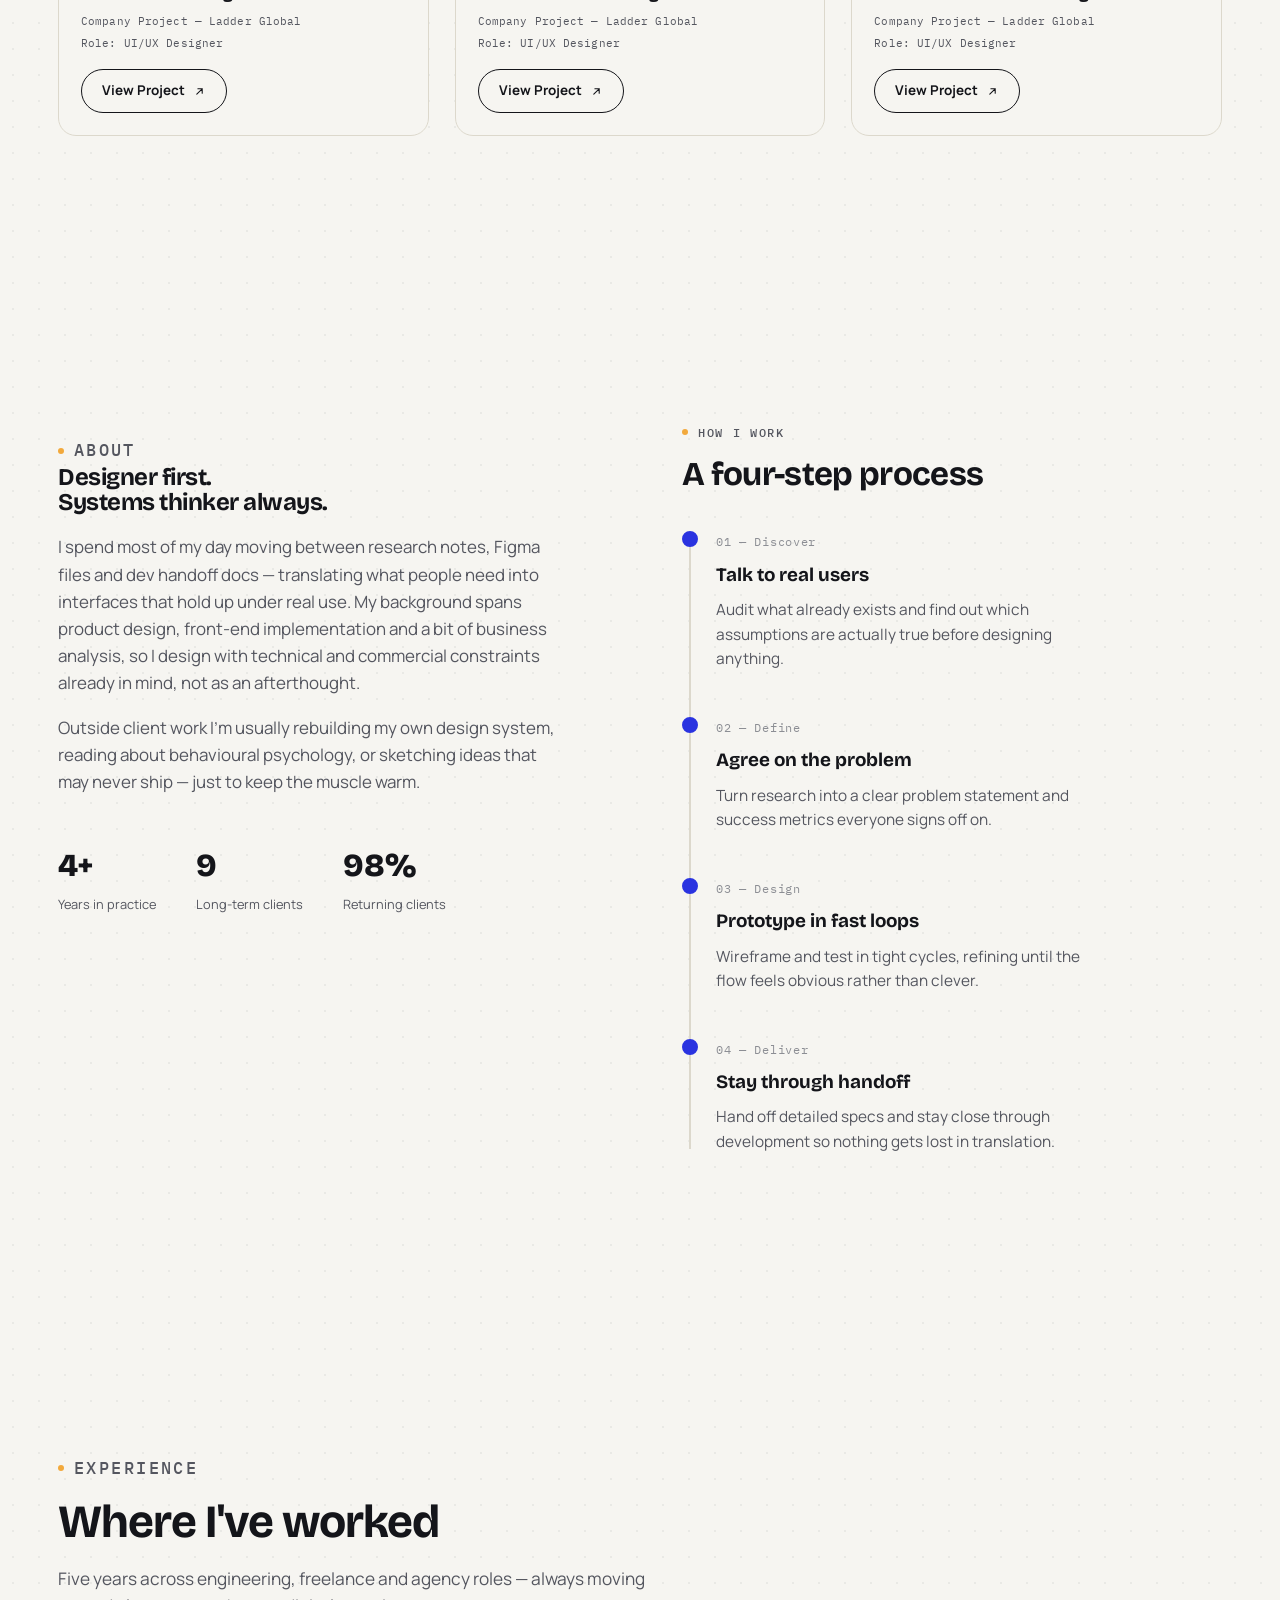
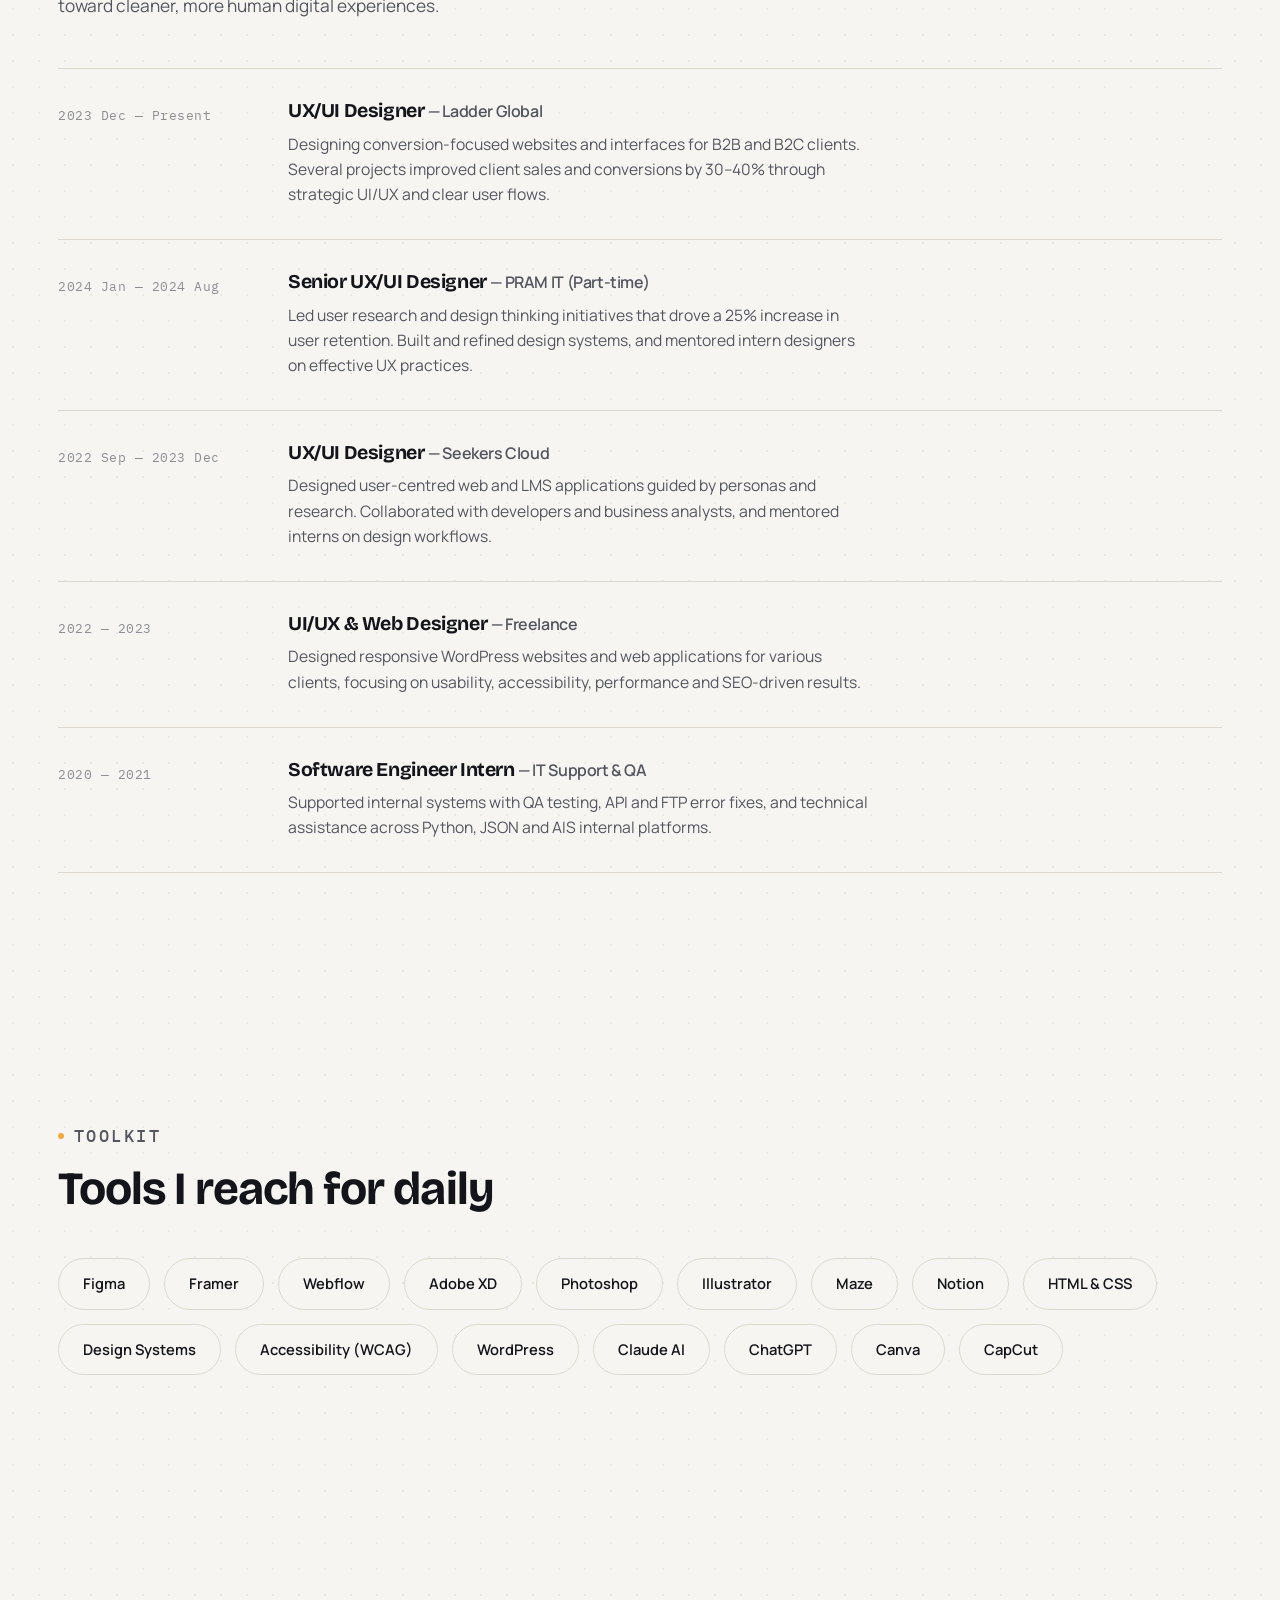
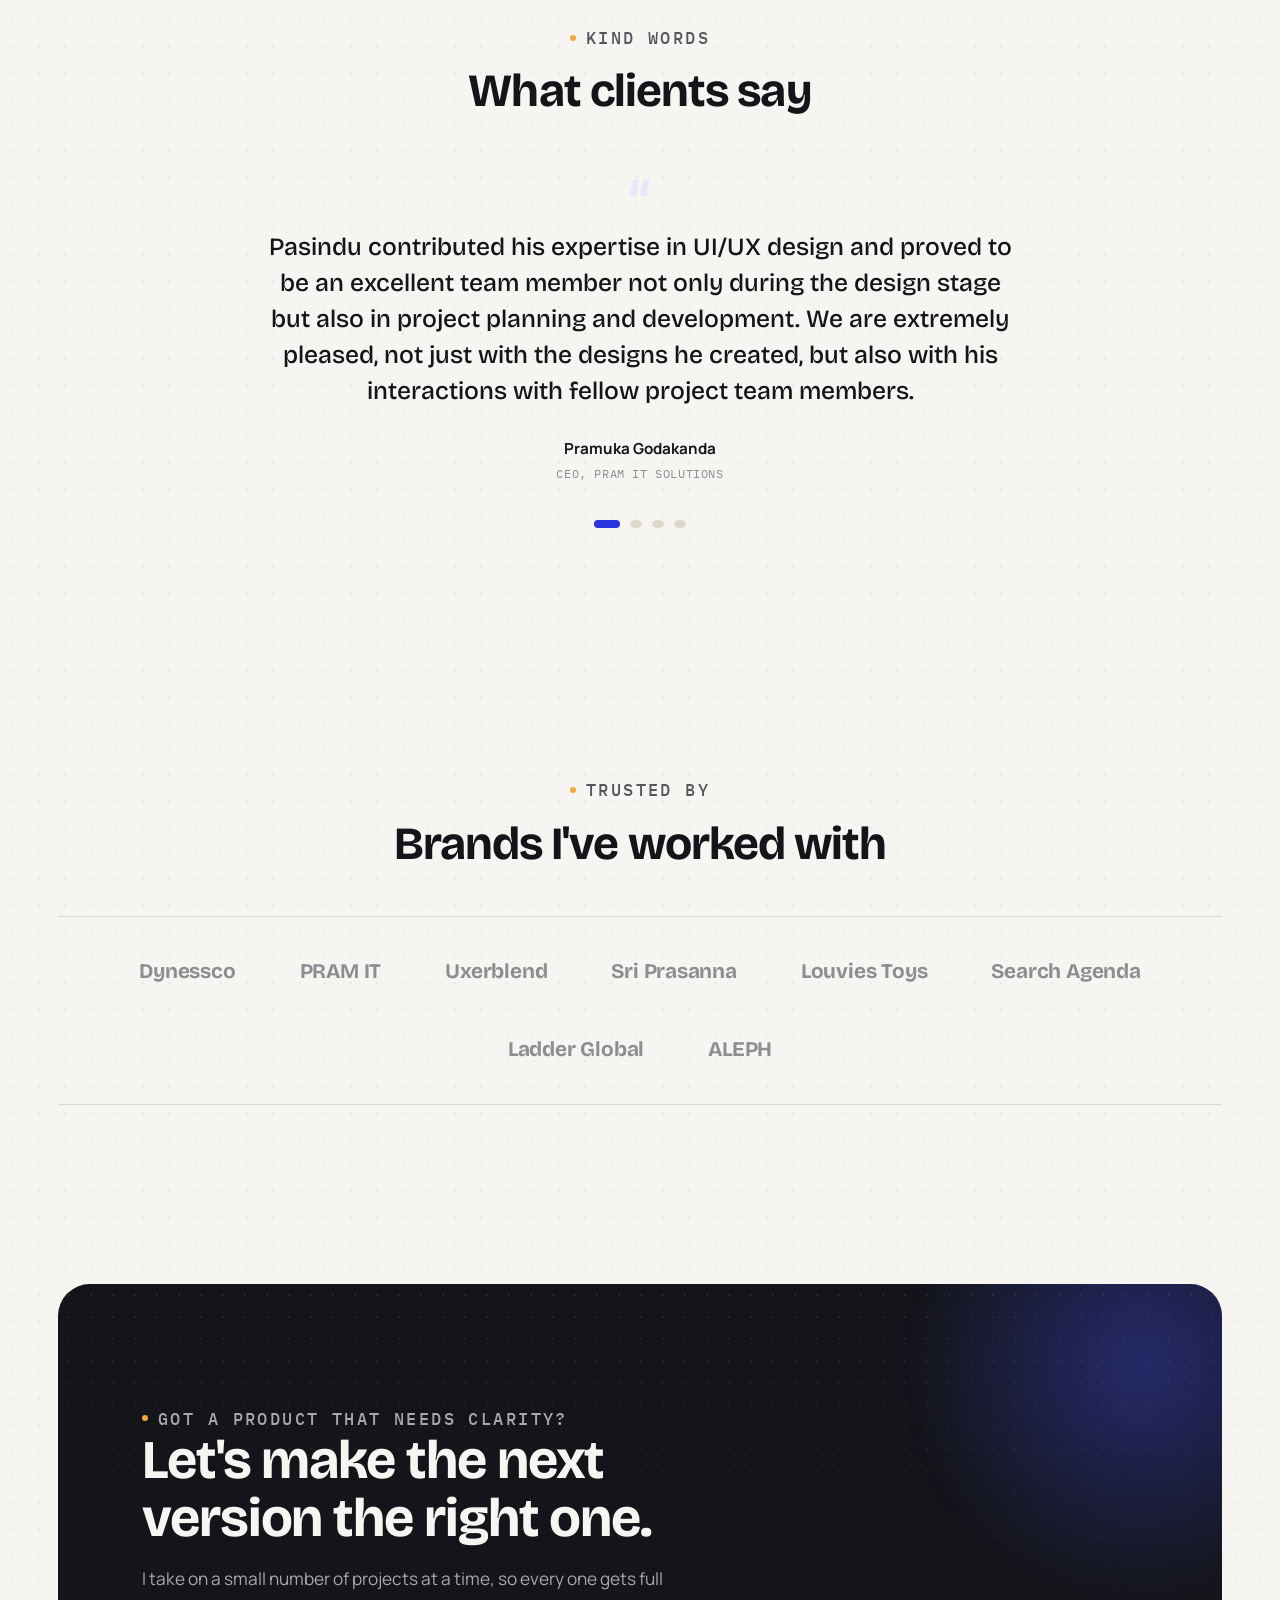
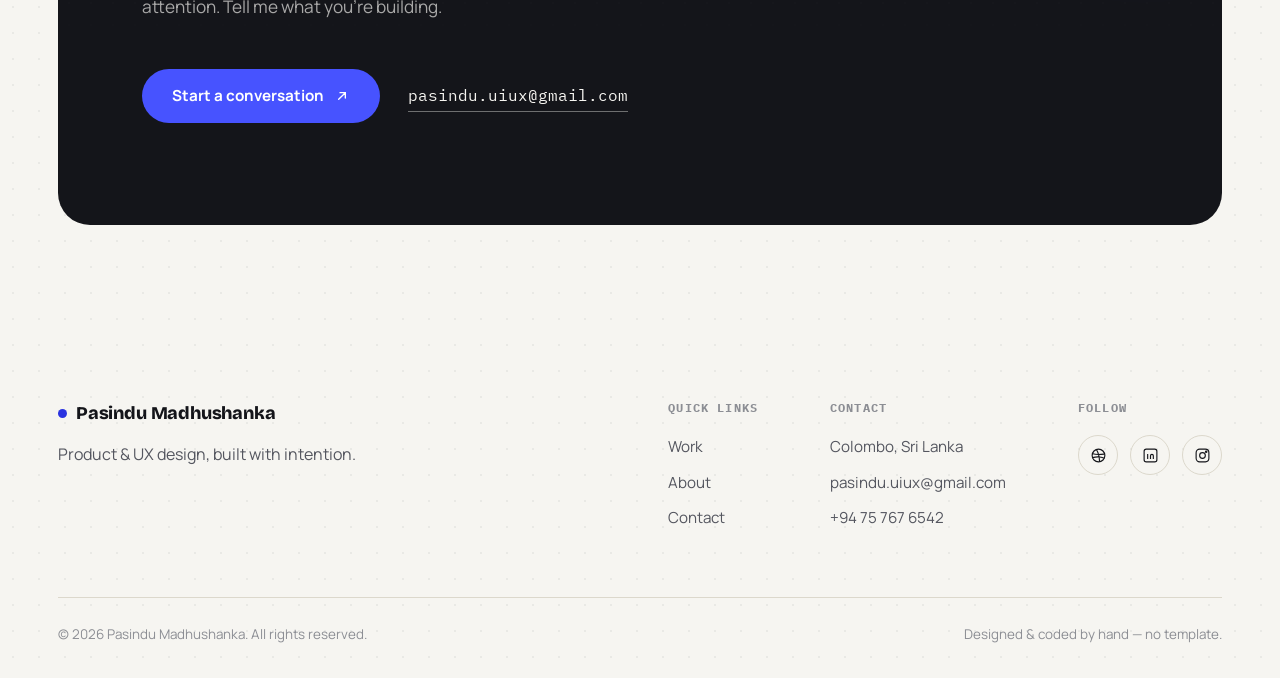
==== commit b9c5a64f: "Update index.html" ====
--- a/index.html
+++ b/index.html
@@ -357,12 +357,13 @@
         <div class="project-card hut-card" id="hutteriteCard" role="button" tabindex="0" aria-label="Open Hutterite Marketplace case study (password required)" data-reveal>
           <div class="project-cover hut-cover">
             <img src="Hutterite_Marketplace.jpg" alt="Hutterite Marketplace home page design" class="project-cover-photo">
-            <div class="hut-overlay">
+            <!--
+              <div class="hut-overlay">
               <span class="hut-lock-icon">
                 <svg viewBox="0 0 24 24" fill="none" stroke="currentColor" stroke-width="2.2" stroke-linecap="round" stroke-linejoin="round"><rect x="3" y="11" width="18" height="11" rx="2"/><path d="M7 11V7a5 5 0 0 1 10 0v4"/></svg>
               </span>
               <span class="hut-lock-label">Password Required</span>
-            </div>
+            </div> -->
           </div>
           <div class="project-info">
             <h3>Hutterite Marketplace — Community commerce designed for usability and revenue</h3>
@@ -732,7 +733,26 @@
   </div>
 </footer>
 
-
+<!-- PASSWORD MODAL -->
+<div class="pw-modal" id="pwModal" aria-hidden="true" role="dialog" aria-label="Enter project password">
+  <div class="pw-backdrop"></div>
+  <div class="pw-box">
+    <button class="pw-close" aria-label="Close">&times;</button>
+    <div class="pw-lock-icon">
+      <svg viewBox="0 0 24 24" fill="none" stroke="currentColor" stroke-width="2" stroke-linecap="round" stroke-linejoin="round"><rect x="3" y="11" width="18" height="11" rx="2"/><path d="M7 11V7a5 5 0 0 1 10 0v4"/></svg>
+    </div>
+    <h3>Protected Case Study</h3>
+    <p>This project is password protected. Enter the password to view the full case study.</p>
+    <input type="password" class="pw-input" id="pwInput" placeholder="Enter password" autocomplete="off">
+    <p class="pw-error" id="pwError"></p>
+    <div class="pw-actions">
+      <button class="btn btn-primary" id="pwSubmit">
+        Open Project
+        <svg viewBox="0 0 24 24" fill="none" stroke="currentColor" stroke-width="2" stroke-linecap="round"><path d="M7 17 17 7M9 7h8v8"/></svg>
+      </button>
+    </div>
+  </div>
+</div>
 
 <!-- Floating services dock -->
 <nav class="float-nav" aria-label="Services">
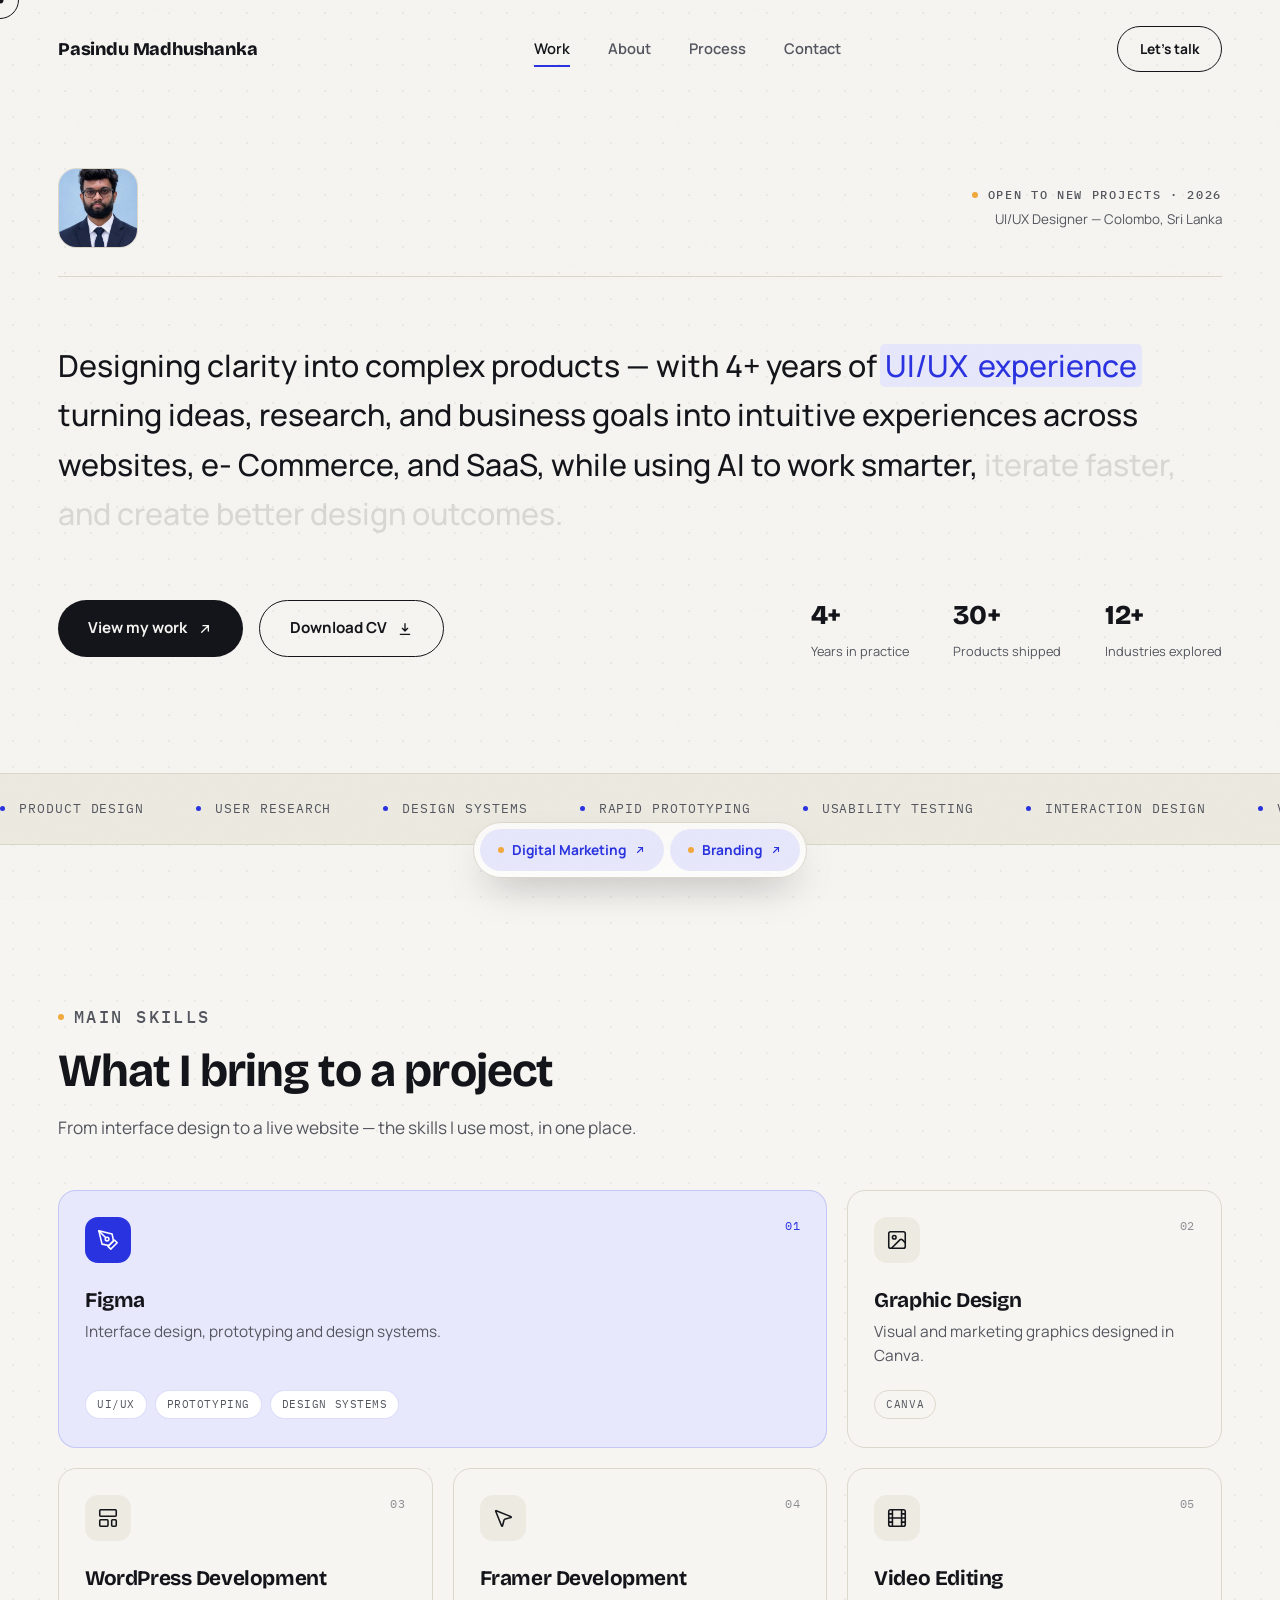
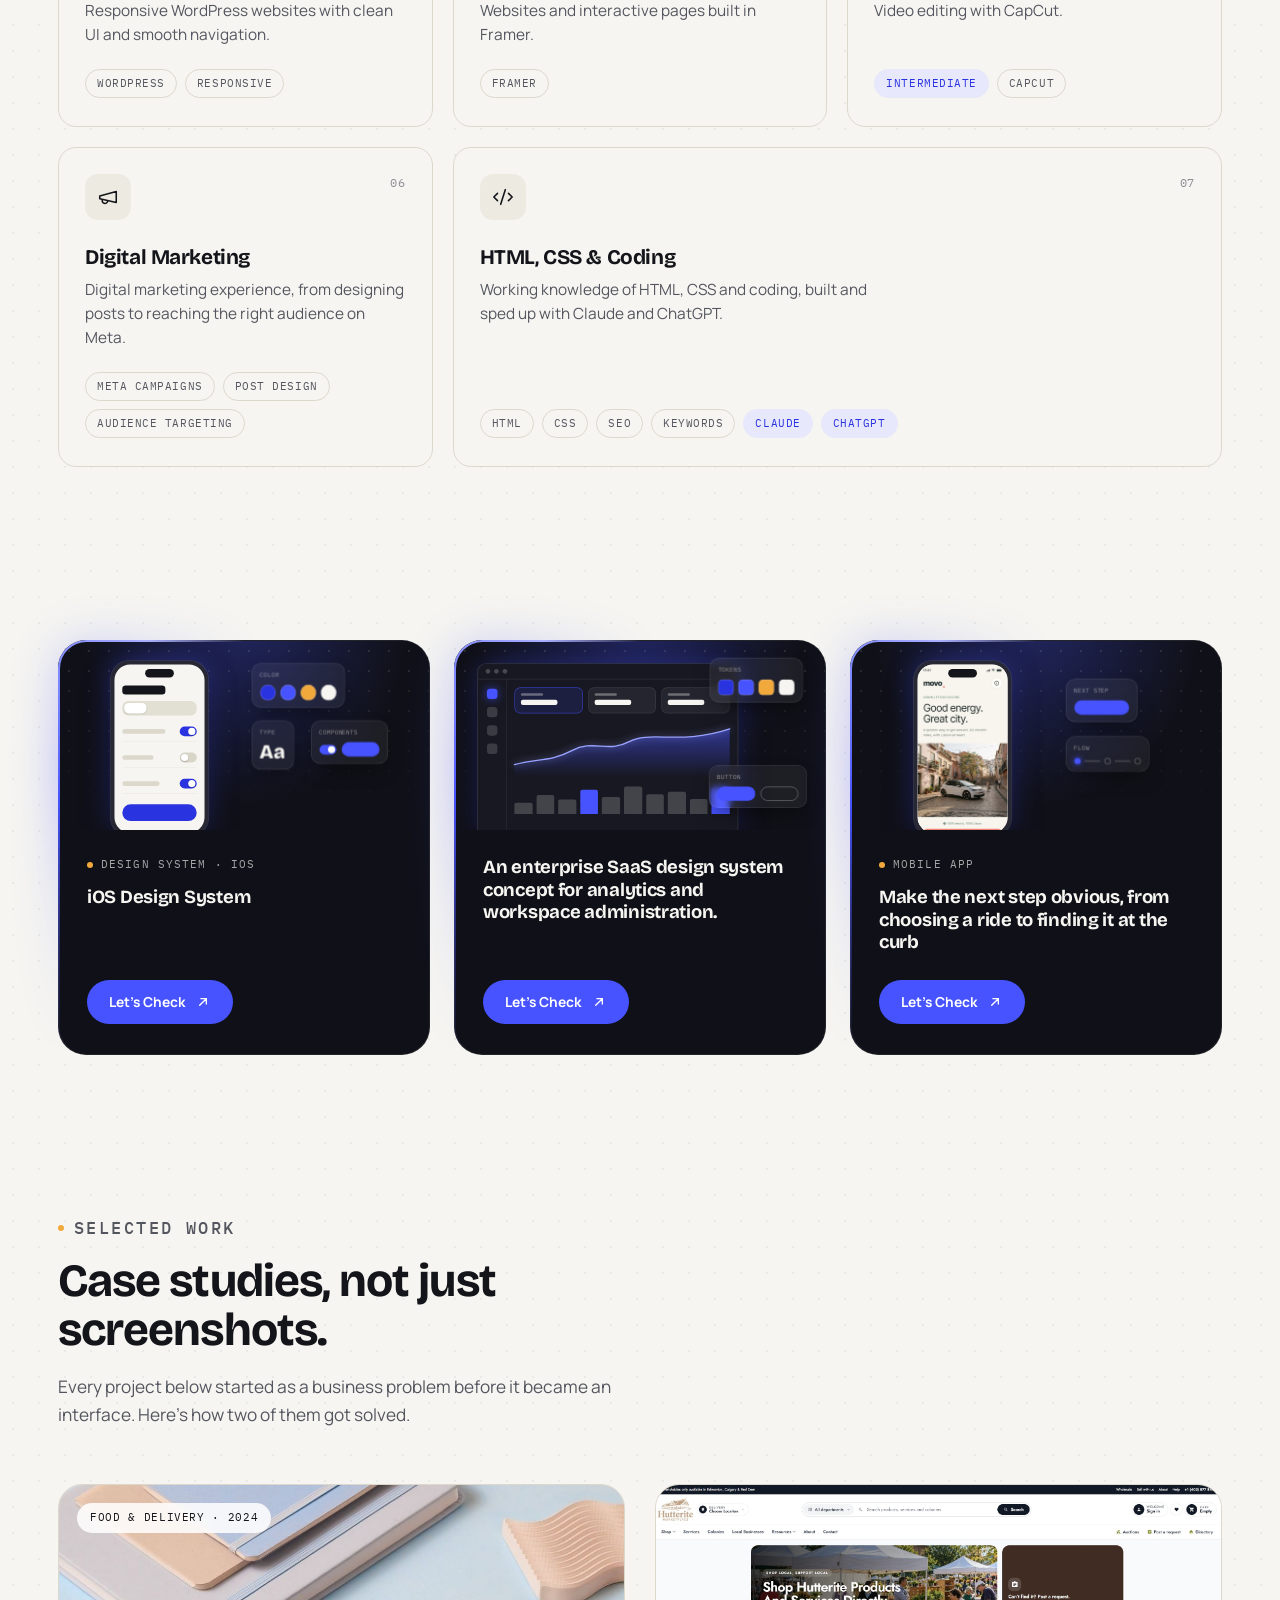
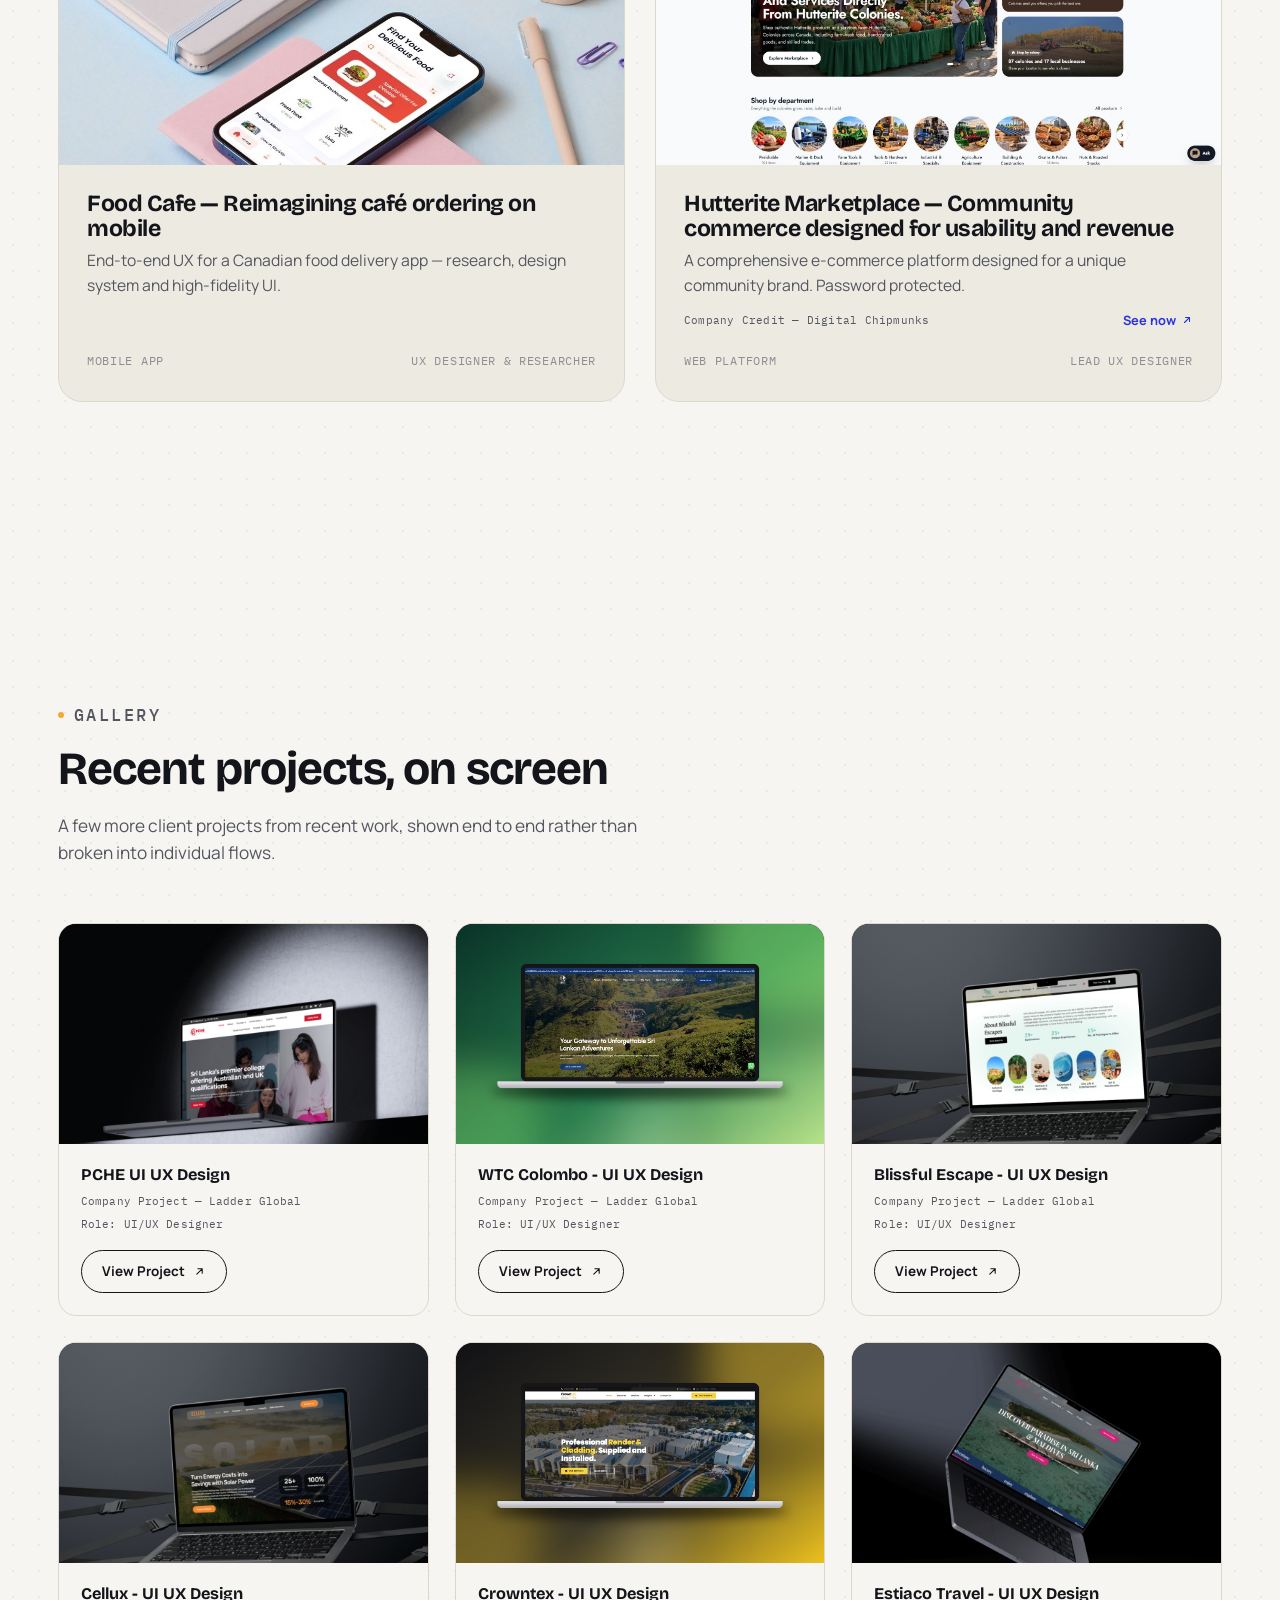
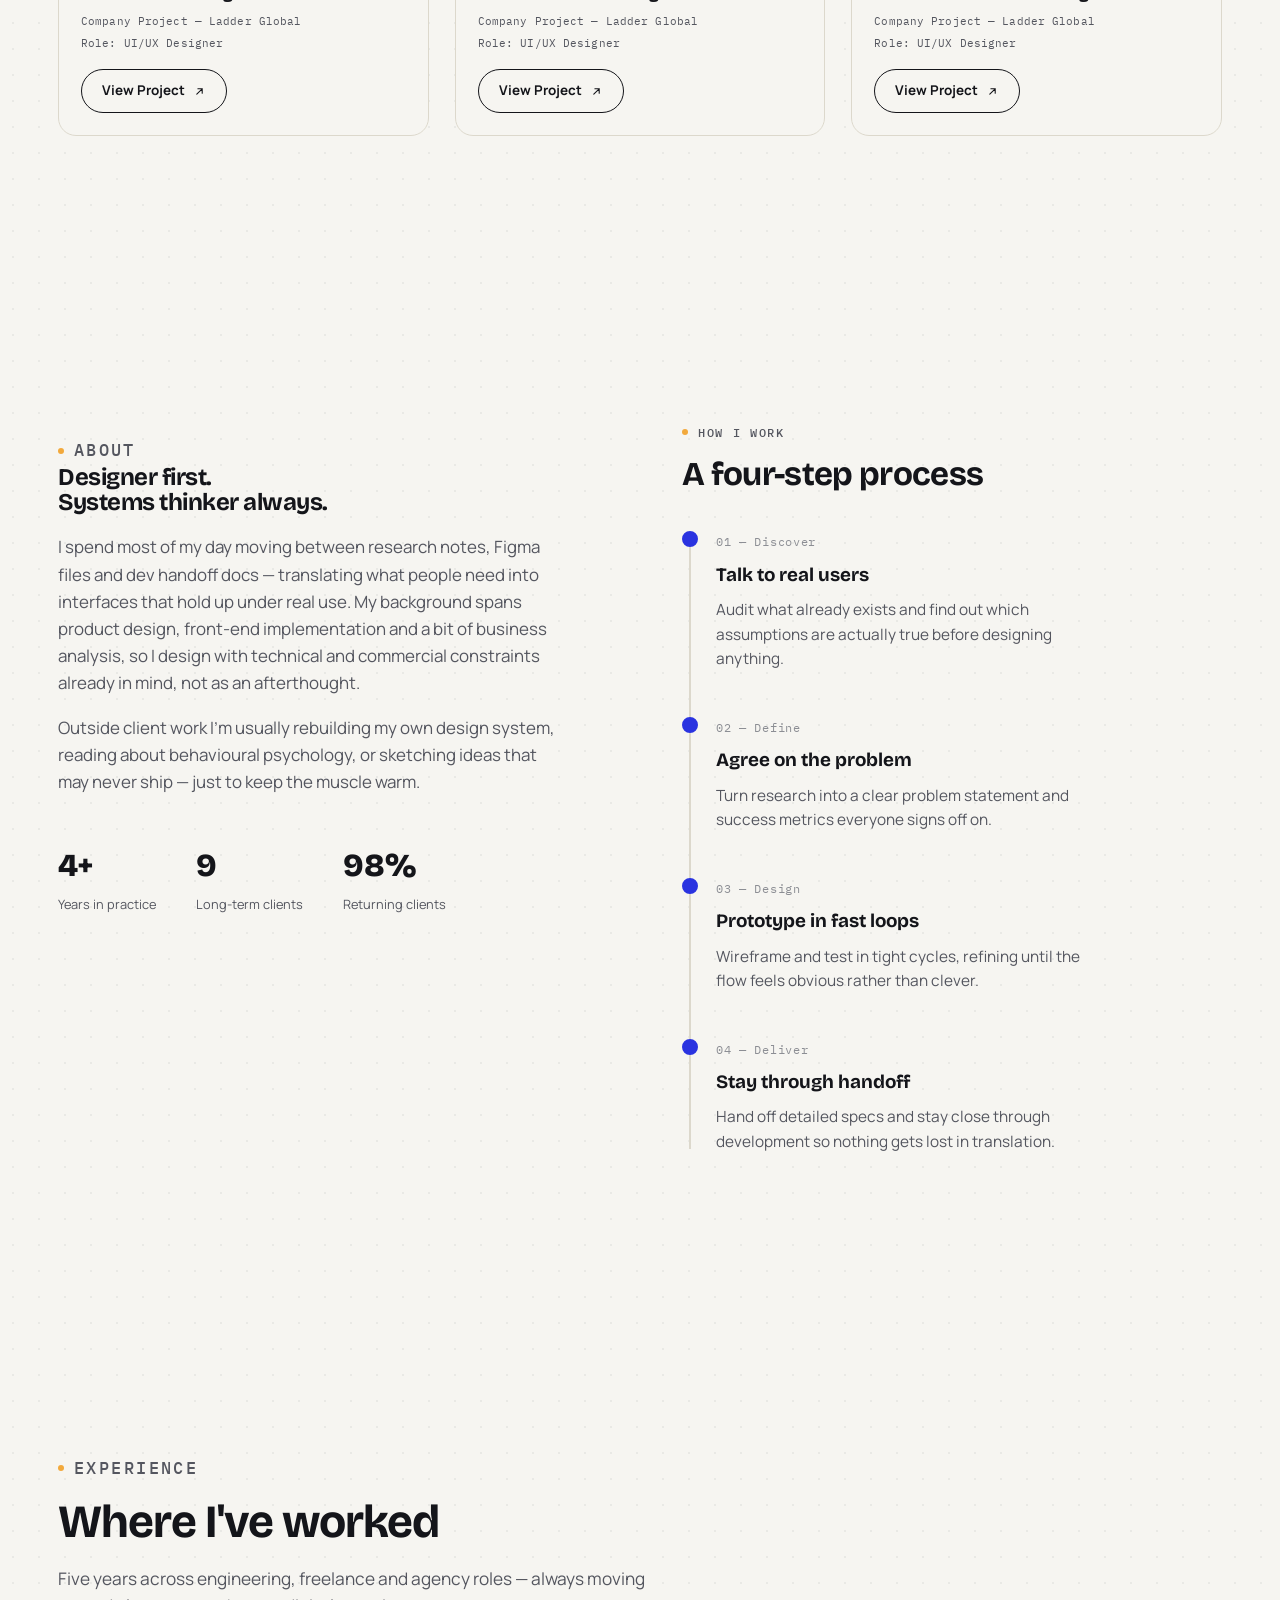
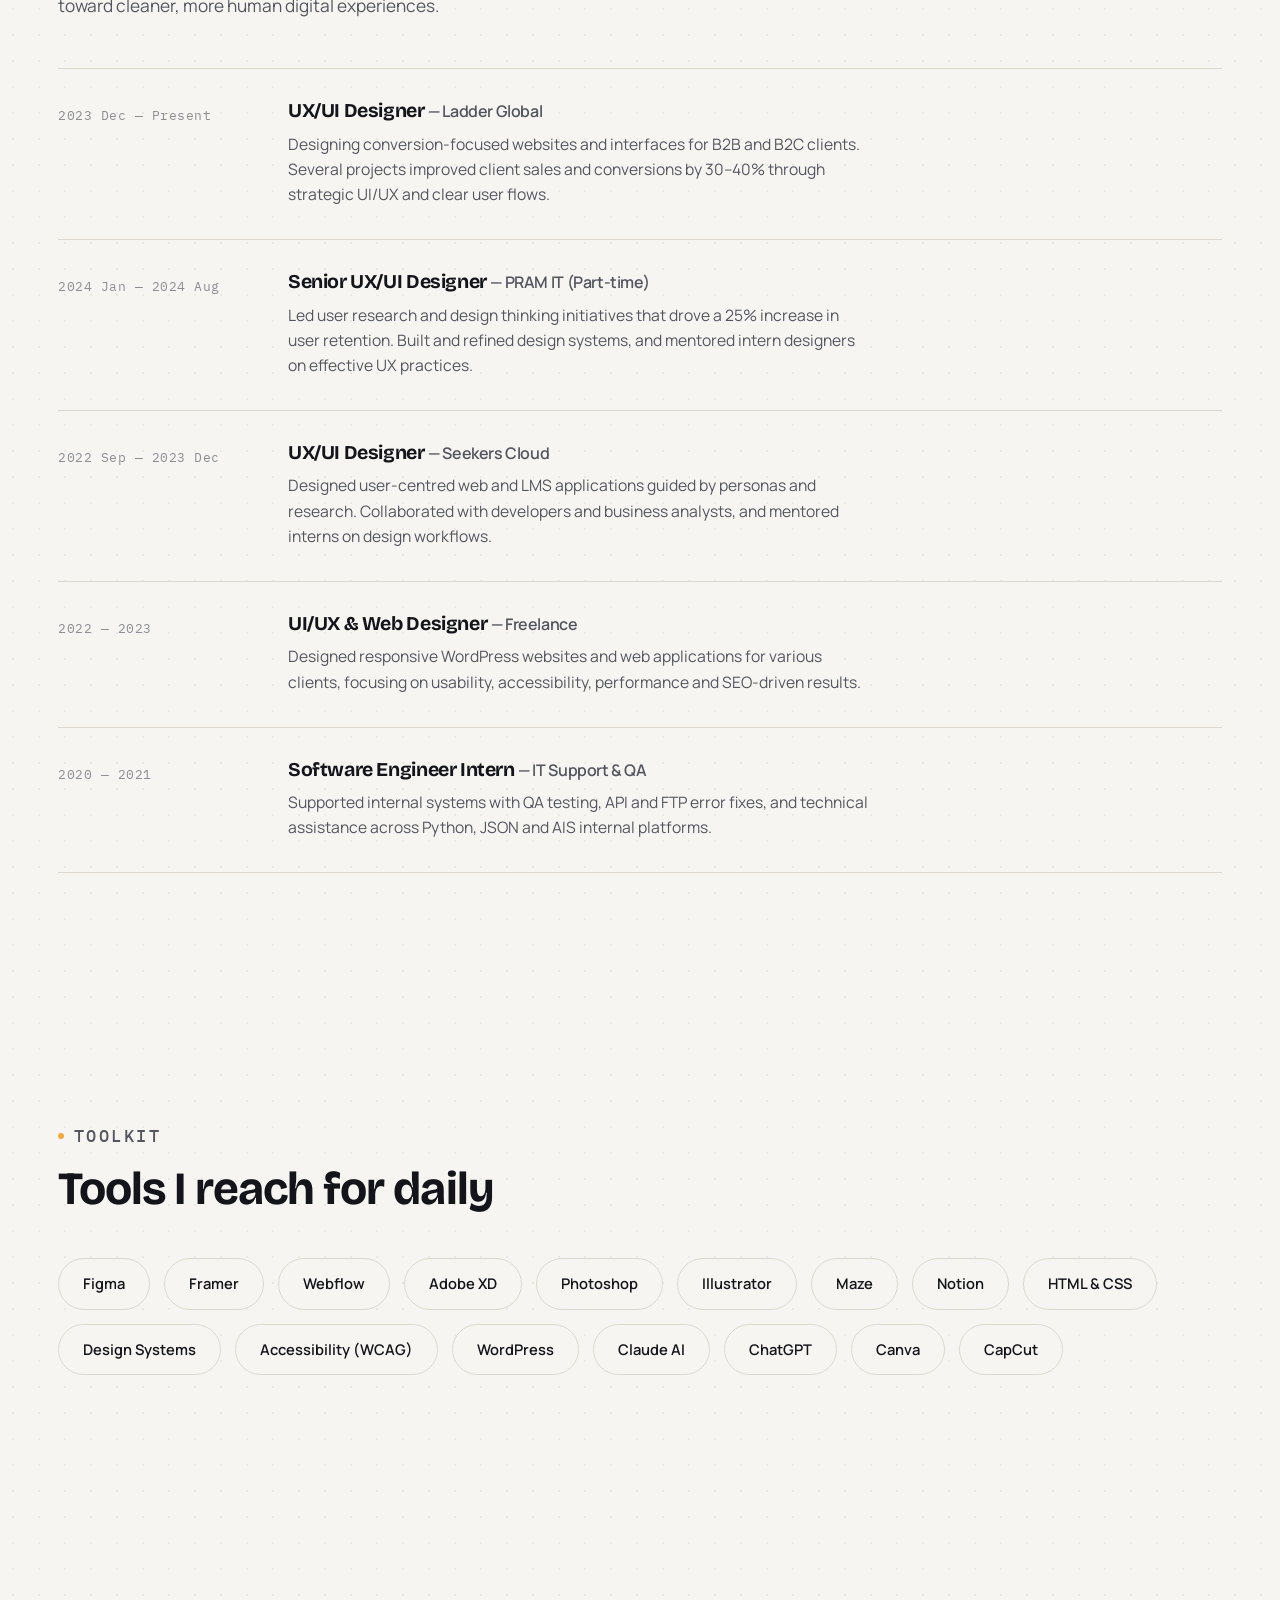
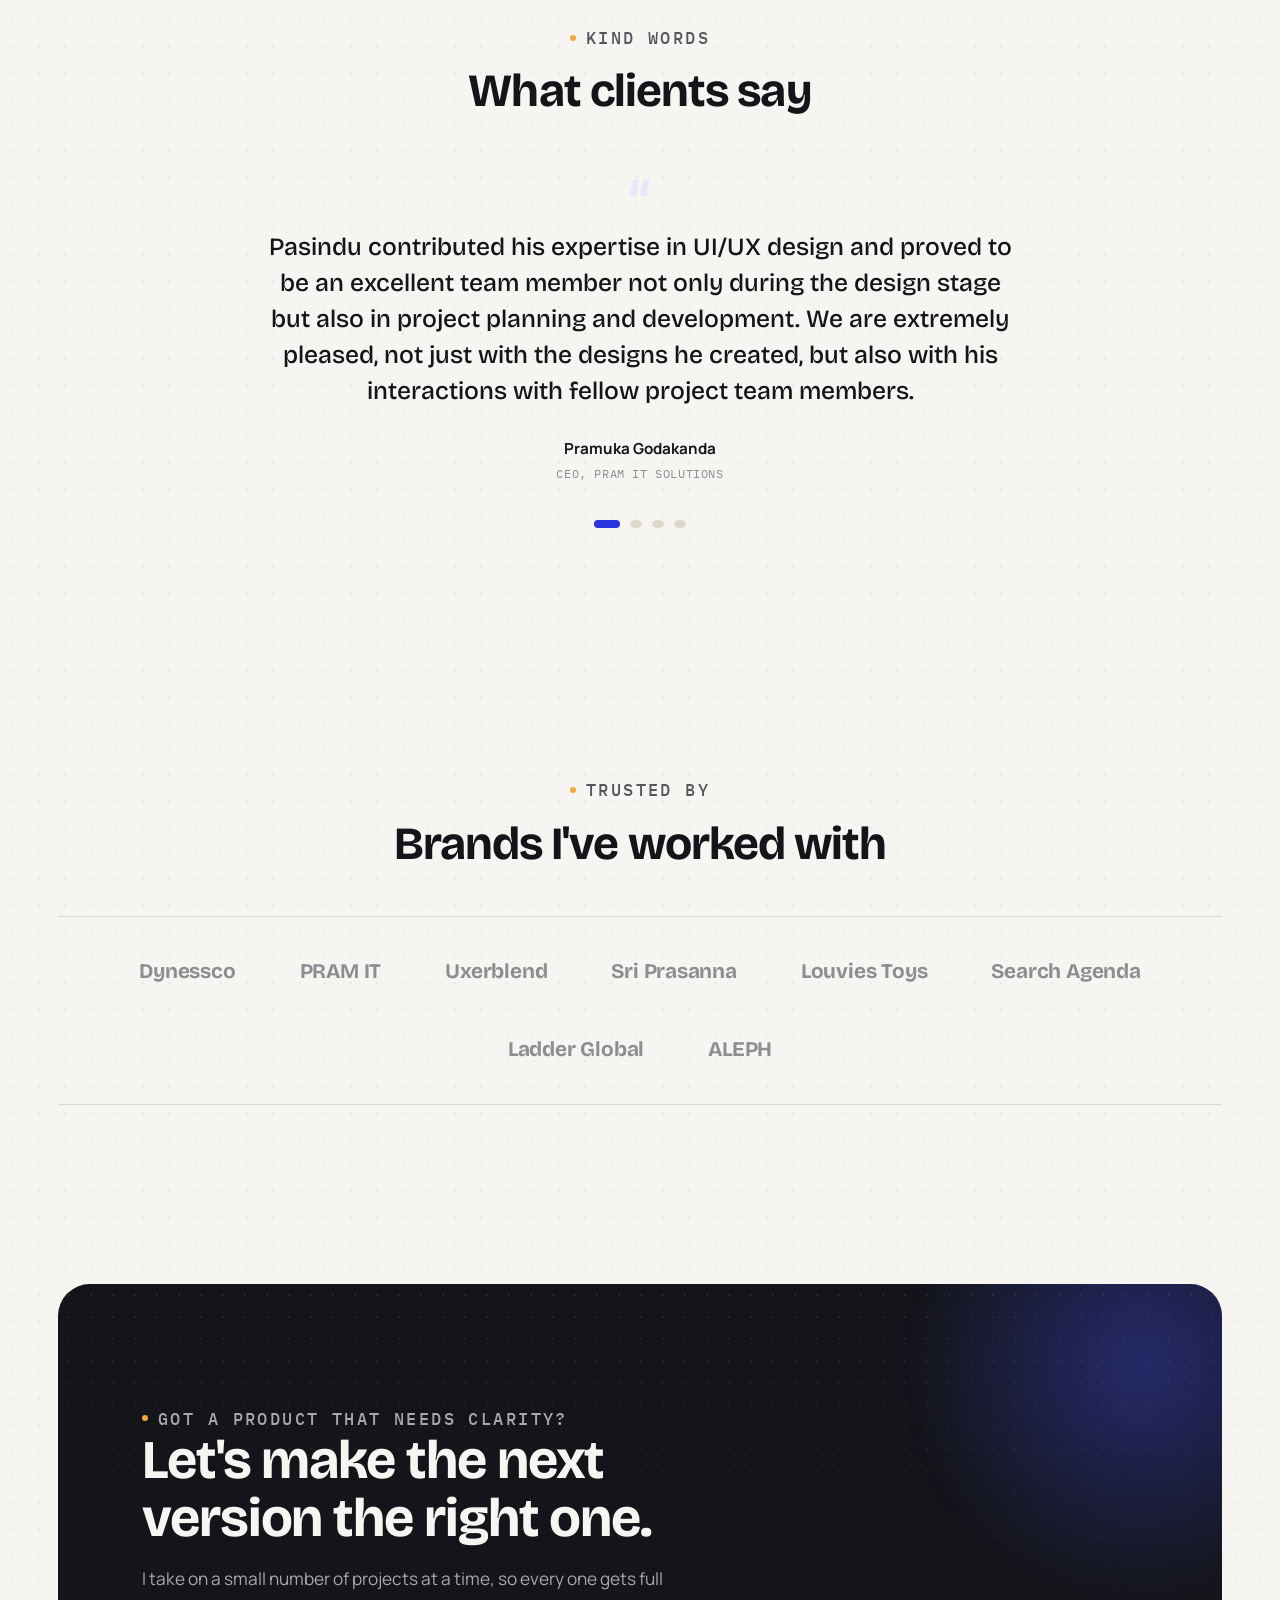
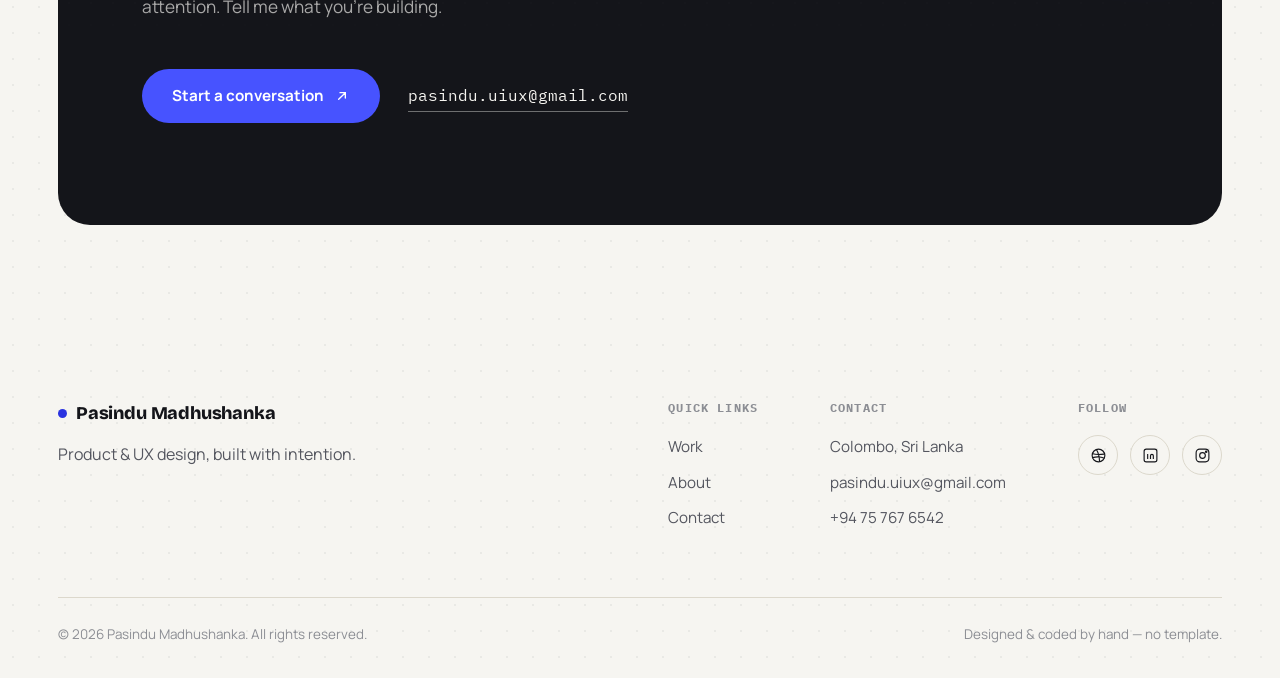
==== commit 56df544b: "Update index.html" ====
--- a/index.html
+++ b/index.html
@@ -60,7 +60,7 @@
         </div>
       </div>
 
-      <p class="hero-intro" data-reveal data-delay="60"><span class="hw">Designing </span><span class="hw">clarity </span><span class="hw">into </span><span class="hw">complex </span><span class="hw">products </span><span class="hw">— </span><span class="hw">with </span><span class="hw">4+ </span><span class="hw">years </span><span class="hw">of </span><span class="hw hw-highlight">UI/UX </span><span class="hw hw-highlight">experience </span><span class="hw">turning </span><span class="hw">ideas, </span><span class="hw">research, </span><span class="hw">and </span><span class="hw">business </span><span class="hw">goals </span><span class="hw">into </span><span class="hw">intuitive </span><span class="hw">experiences </span><span class="hw">across </span><span class="hw">websites, </span><span class="hw">web </span><span class="hw">apps, </span><span class="hw">and </span><span class="hw">SaaS, </span><span class="hw">while </span><span class="hw">using </span><span class="hw">AI </span><span class="hw">to </span><span class="hw">work </span><span class="hw">smarter, </span><span class="hw">iterate </span><span class="hw">faster, </span><span class="hw">and </span><span class="hw">create </span><span class="hw">better </span><span class="hw">design </span><span class="hw">outcomes.</span></p>
+      <p class="hero-intro" data-reveal data-delay="60"><span class="hw">Designing </span><span class="hw">clarity </span><span class="hw">into </span><span class="hw">complex </span><span class="hw">products </span><span class="hw">— </span><span class="hw">with </span><span class="hw">4+ </span><span class="hw">years </span><span class="hw">of </span><span class="hw hw-highlight">UI/UX </span><span class="hw hw-highlight">experience </span><span class="hw">turning </span><span class="hw">ideas, </span><span class="hw">research, </span><span class="hw">and </span><span class="hw">business </span><span class="hw">goals </span><span class="hw">into </span><span class="hw">intuitive </span><span class="hw">experiences </span><span class="hw">across </span><span class="hw">websites, </span><span class="hw">e- </span><span class="hw">Commerce, </span><span class="hw">and </span><span class="hw">SaaS, </span><span class="hw">while </span><span class="hw">using </span><span class="hw">AI </span><span class="hw">to </span><span class="hw">work </span><span class="hw">smarter, </span><span class="hw">iterate </span><span class="hw">faster, </span><span class="hw">and </span><span class="hw">create </span><span class="hw">better </span><span class="hw">design </span><span class="hw">outcomes.</span></p>
 
       <div class="hero-bottom" data-reveal data-delay="100">
         <div class="hero-actions">
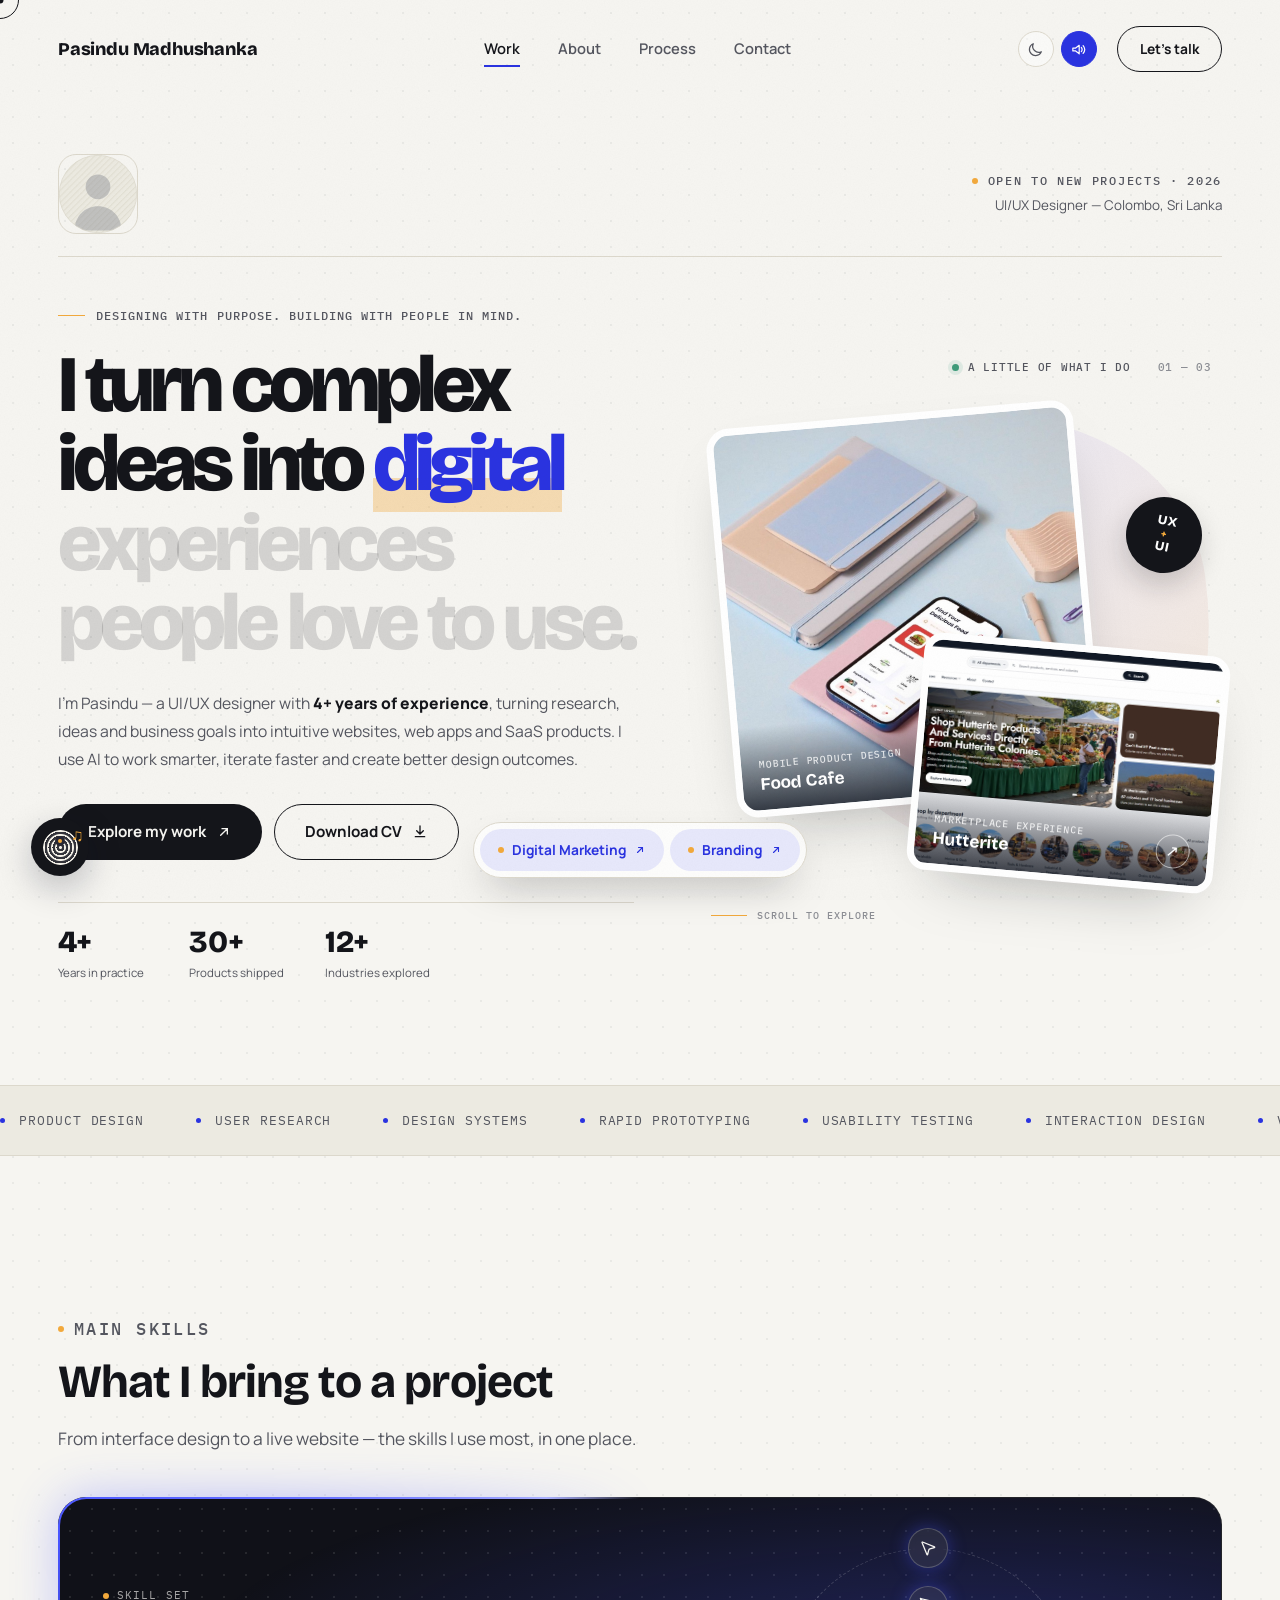
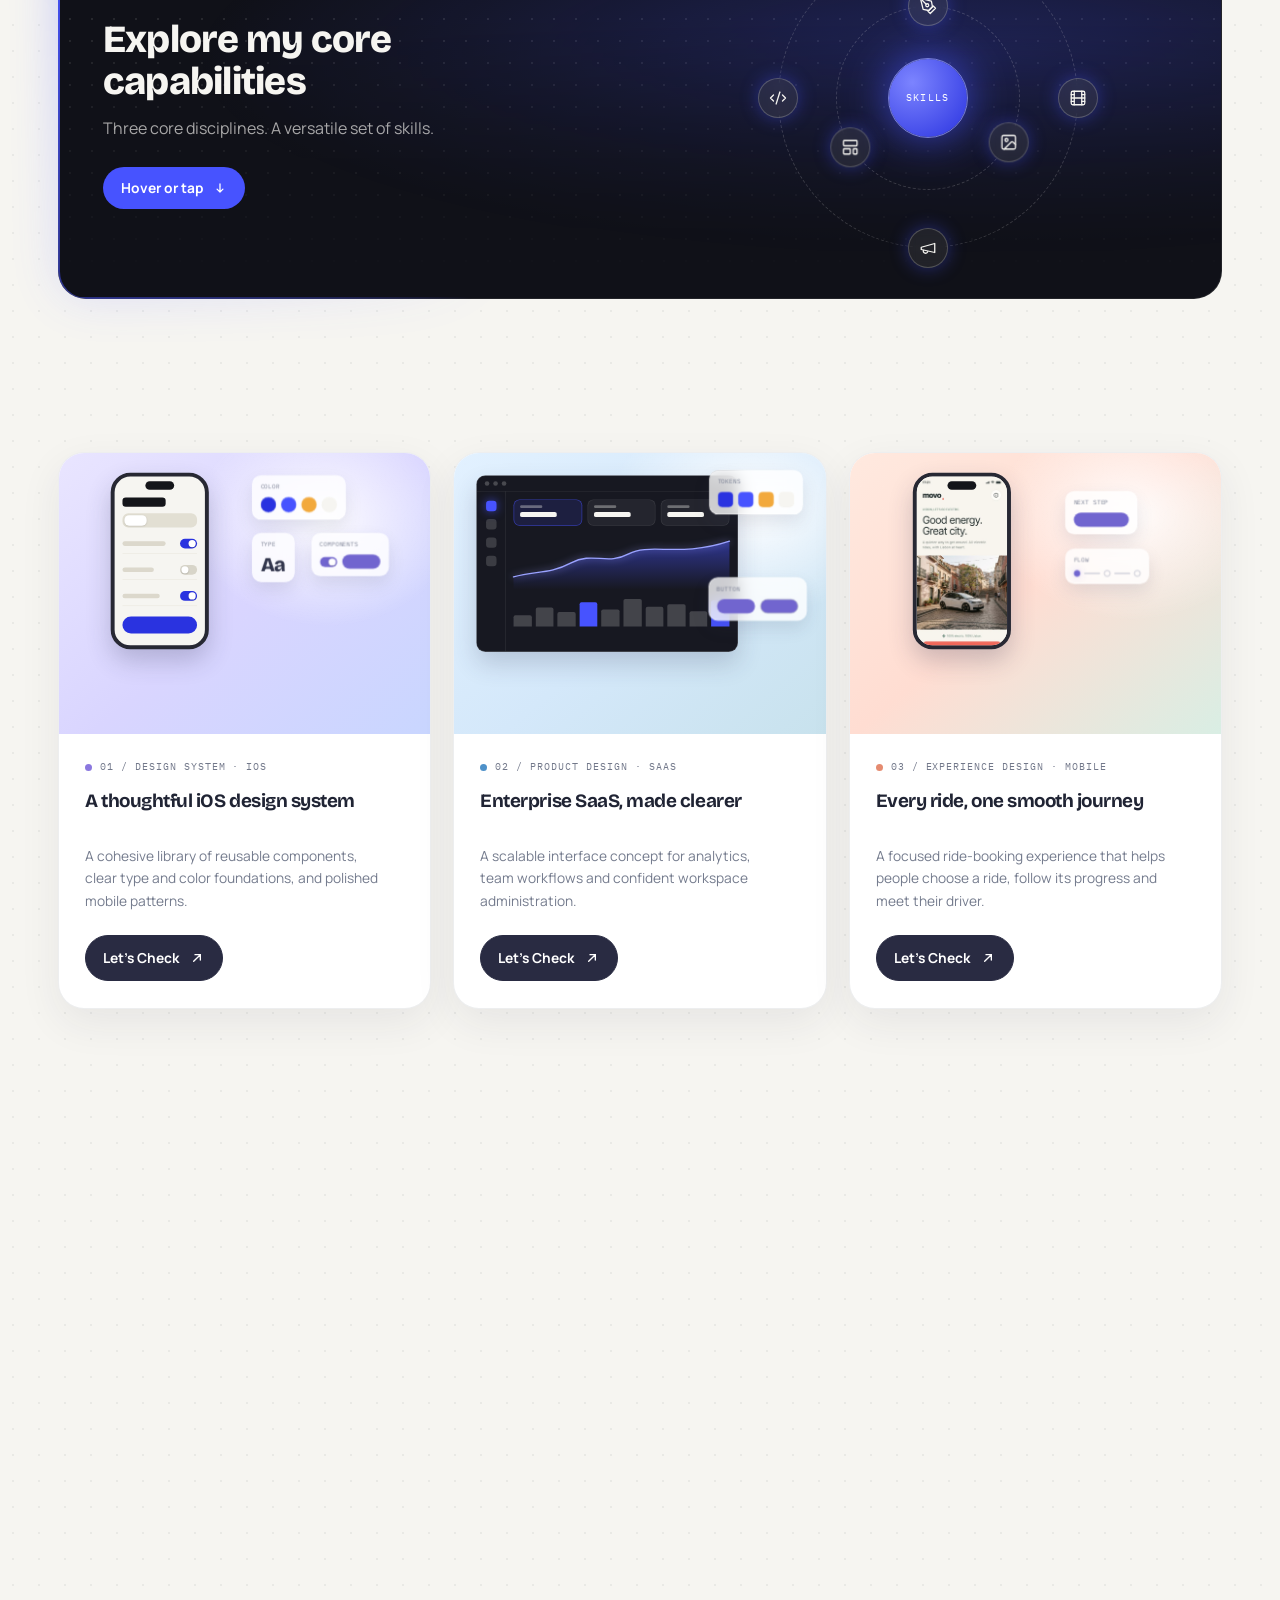
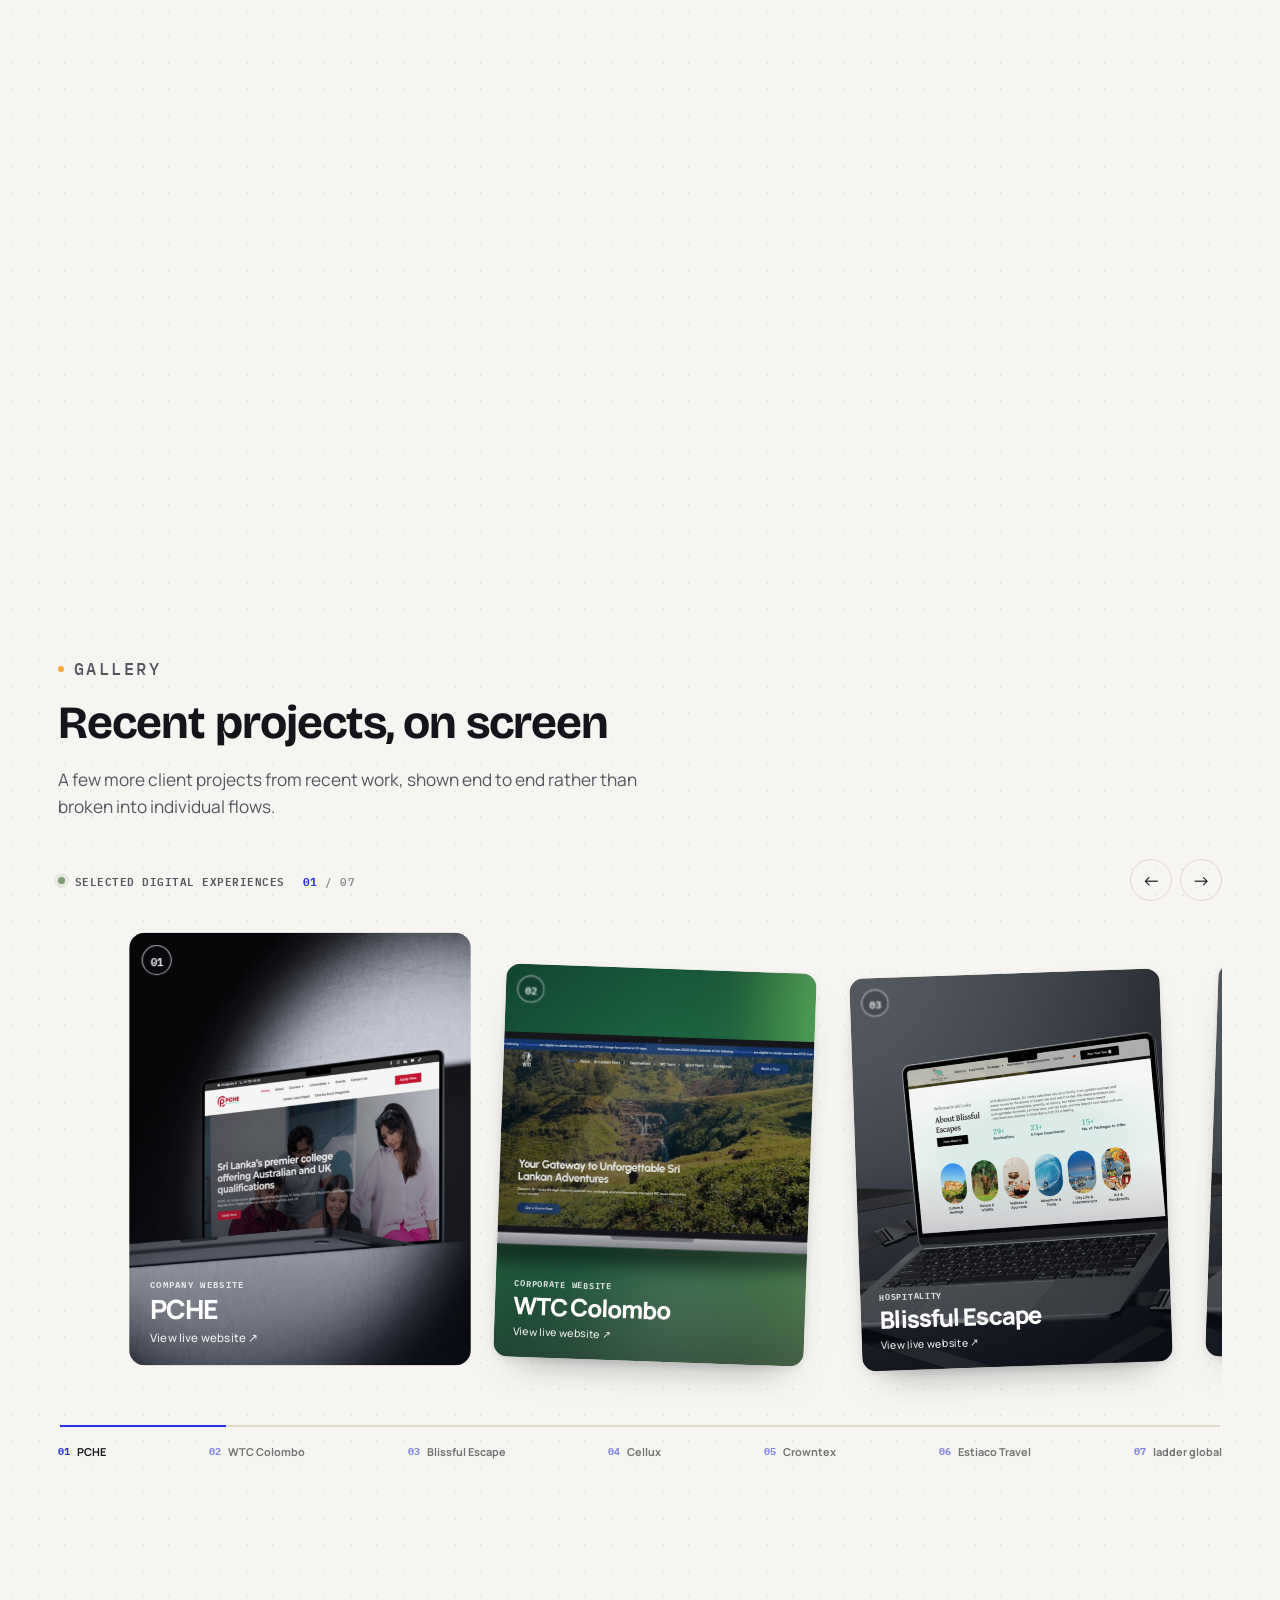
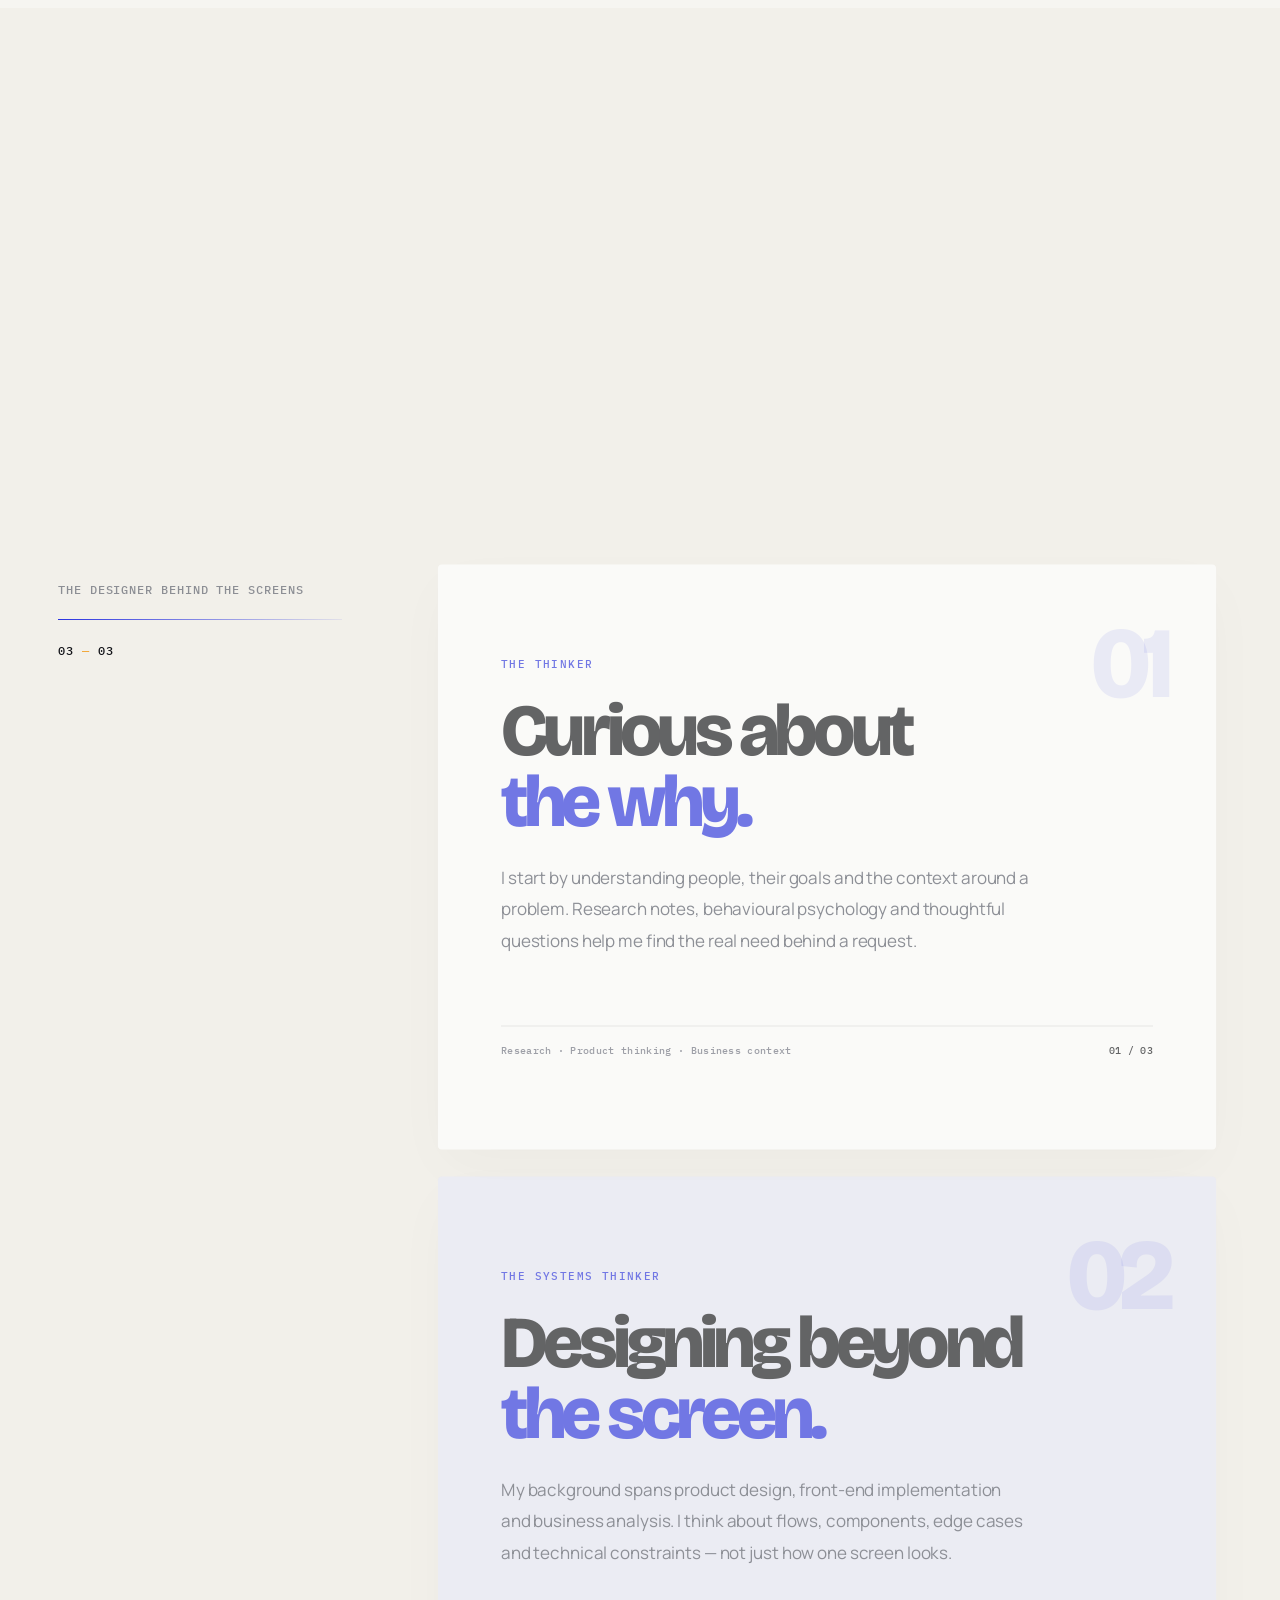
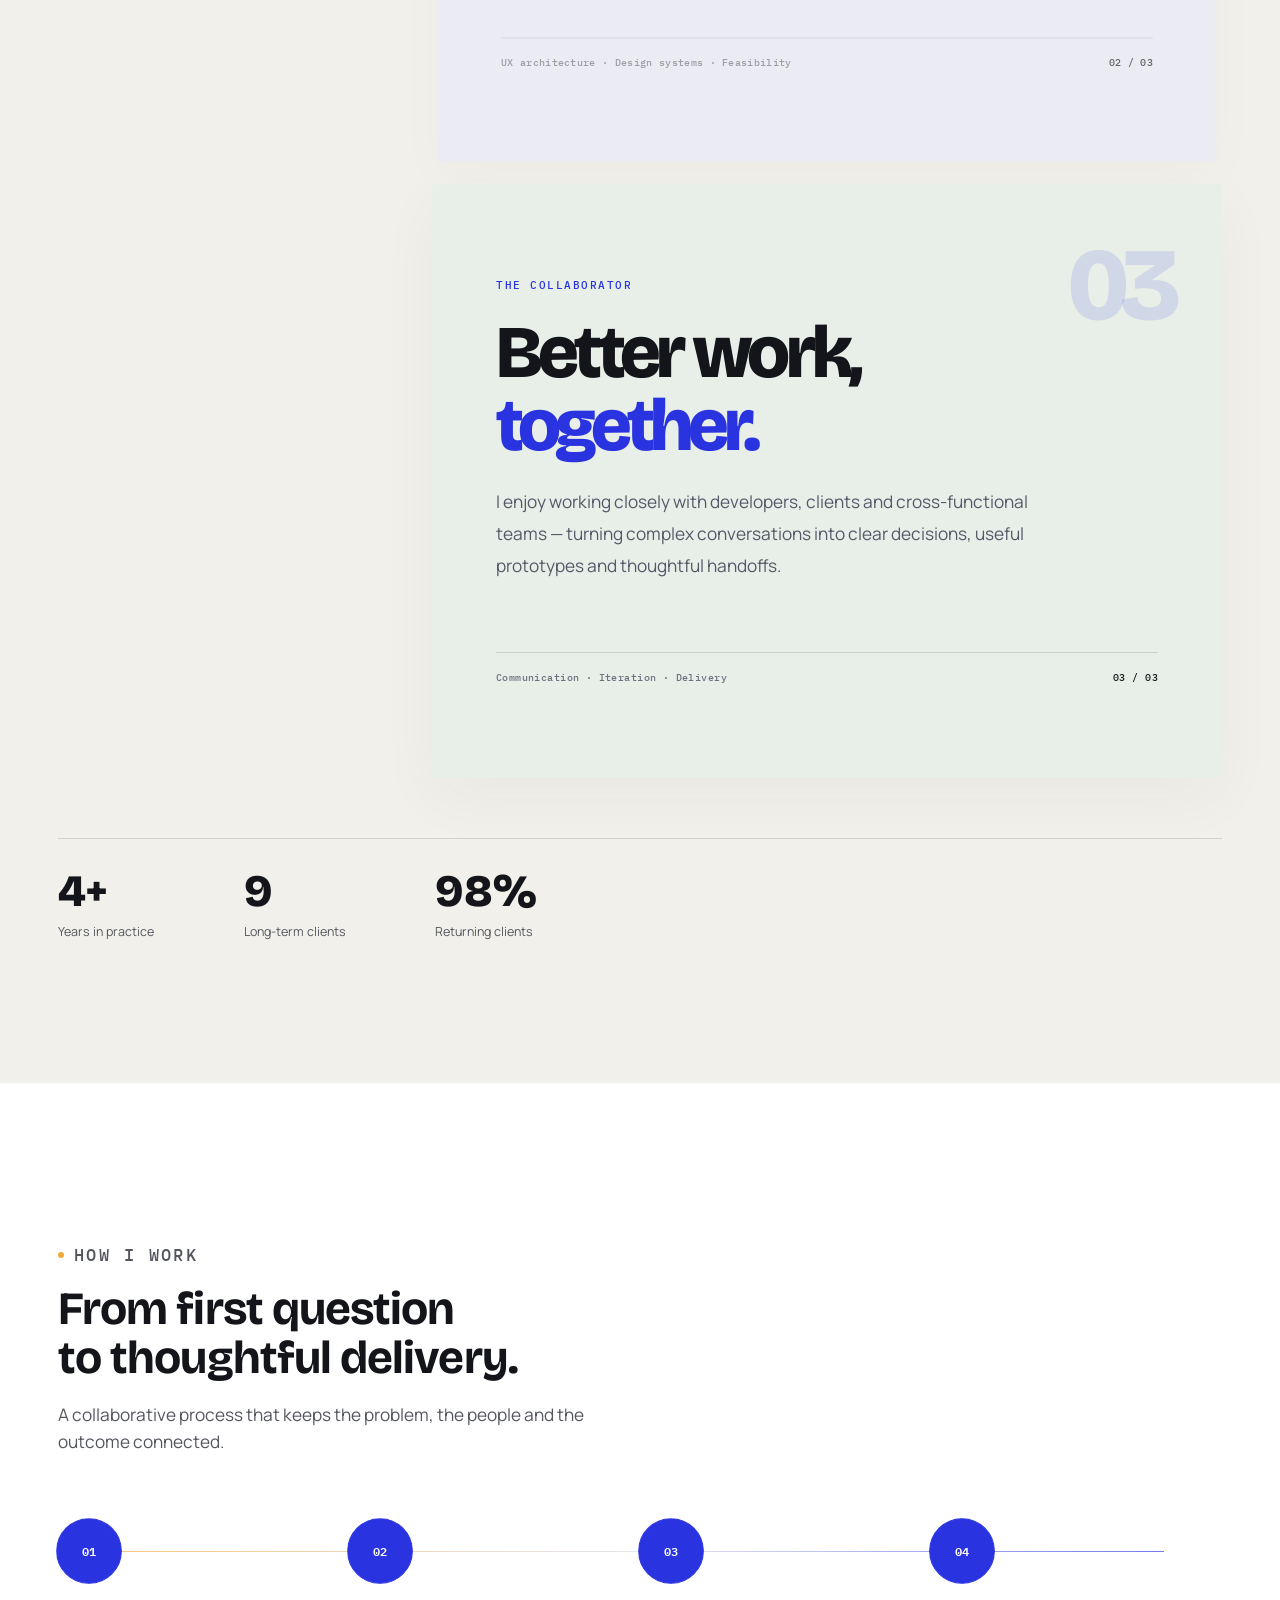
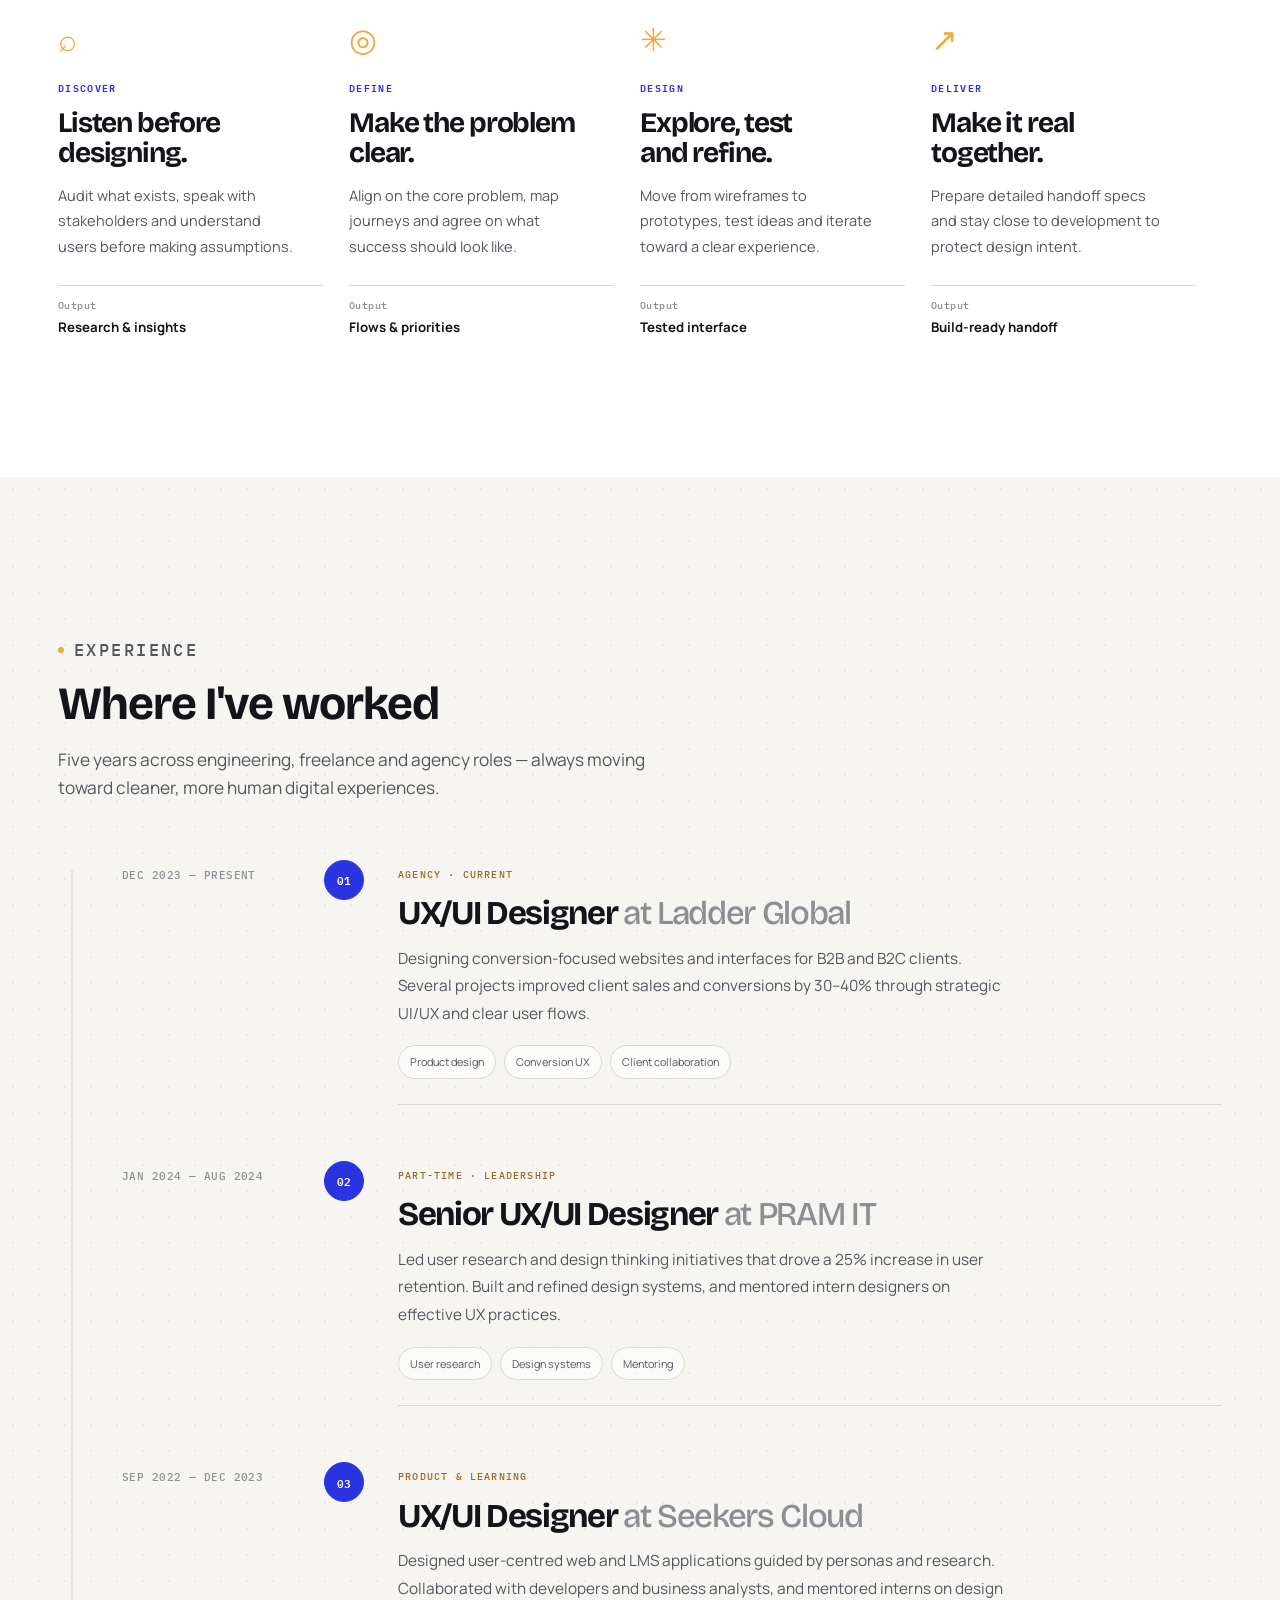
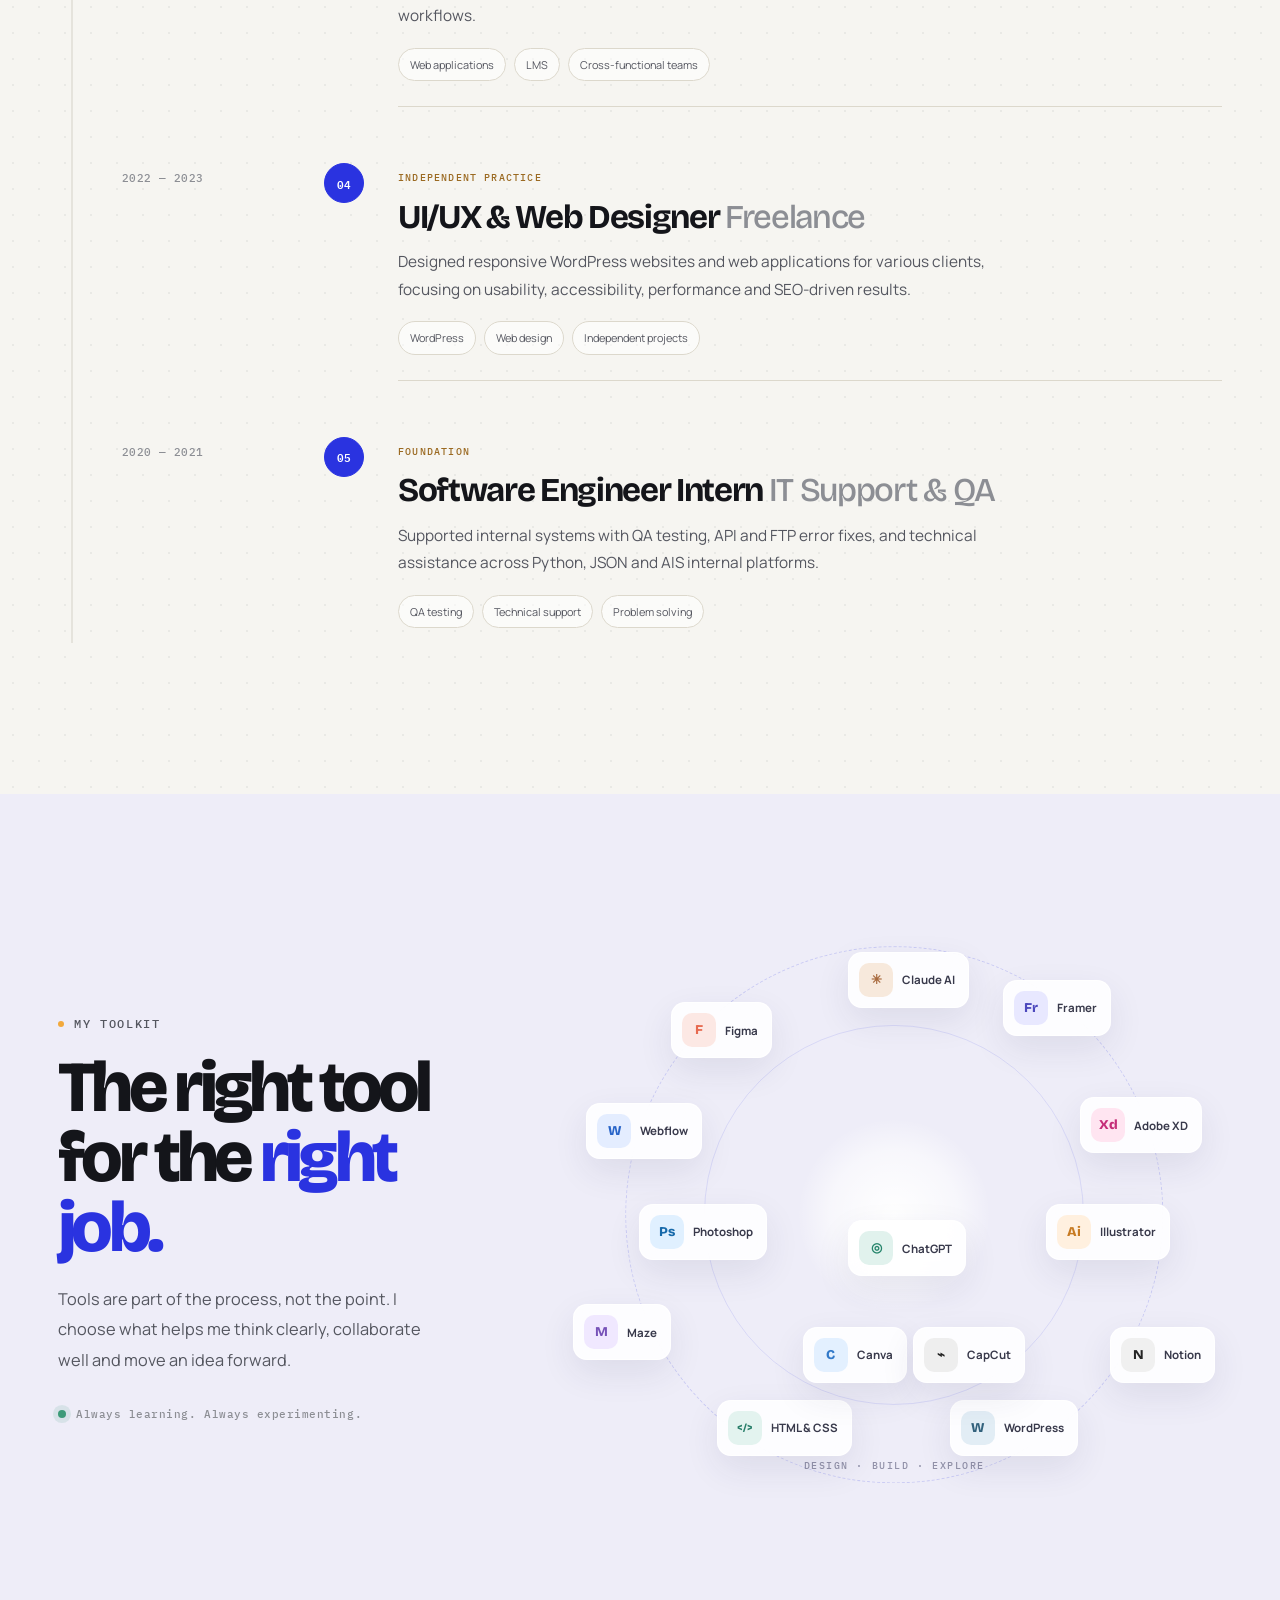
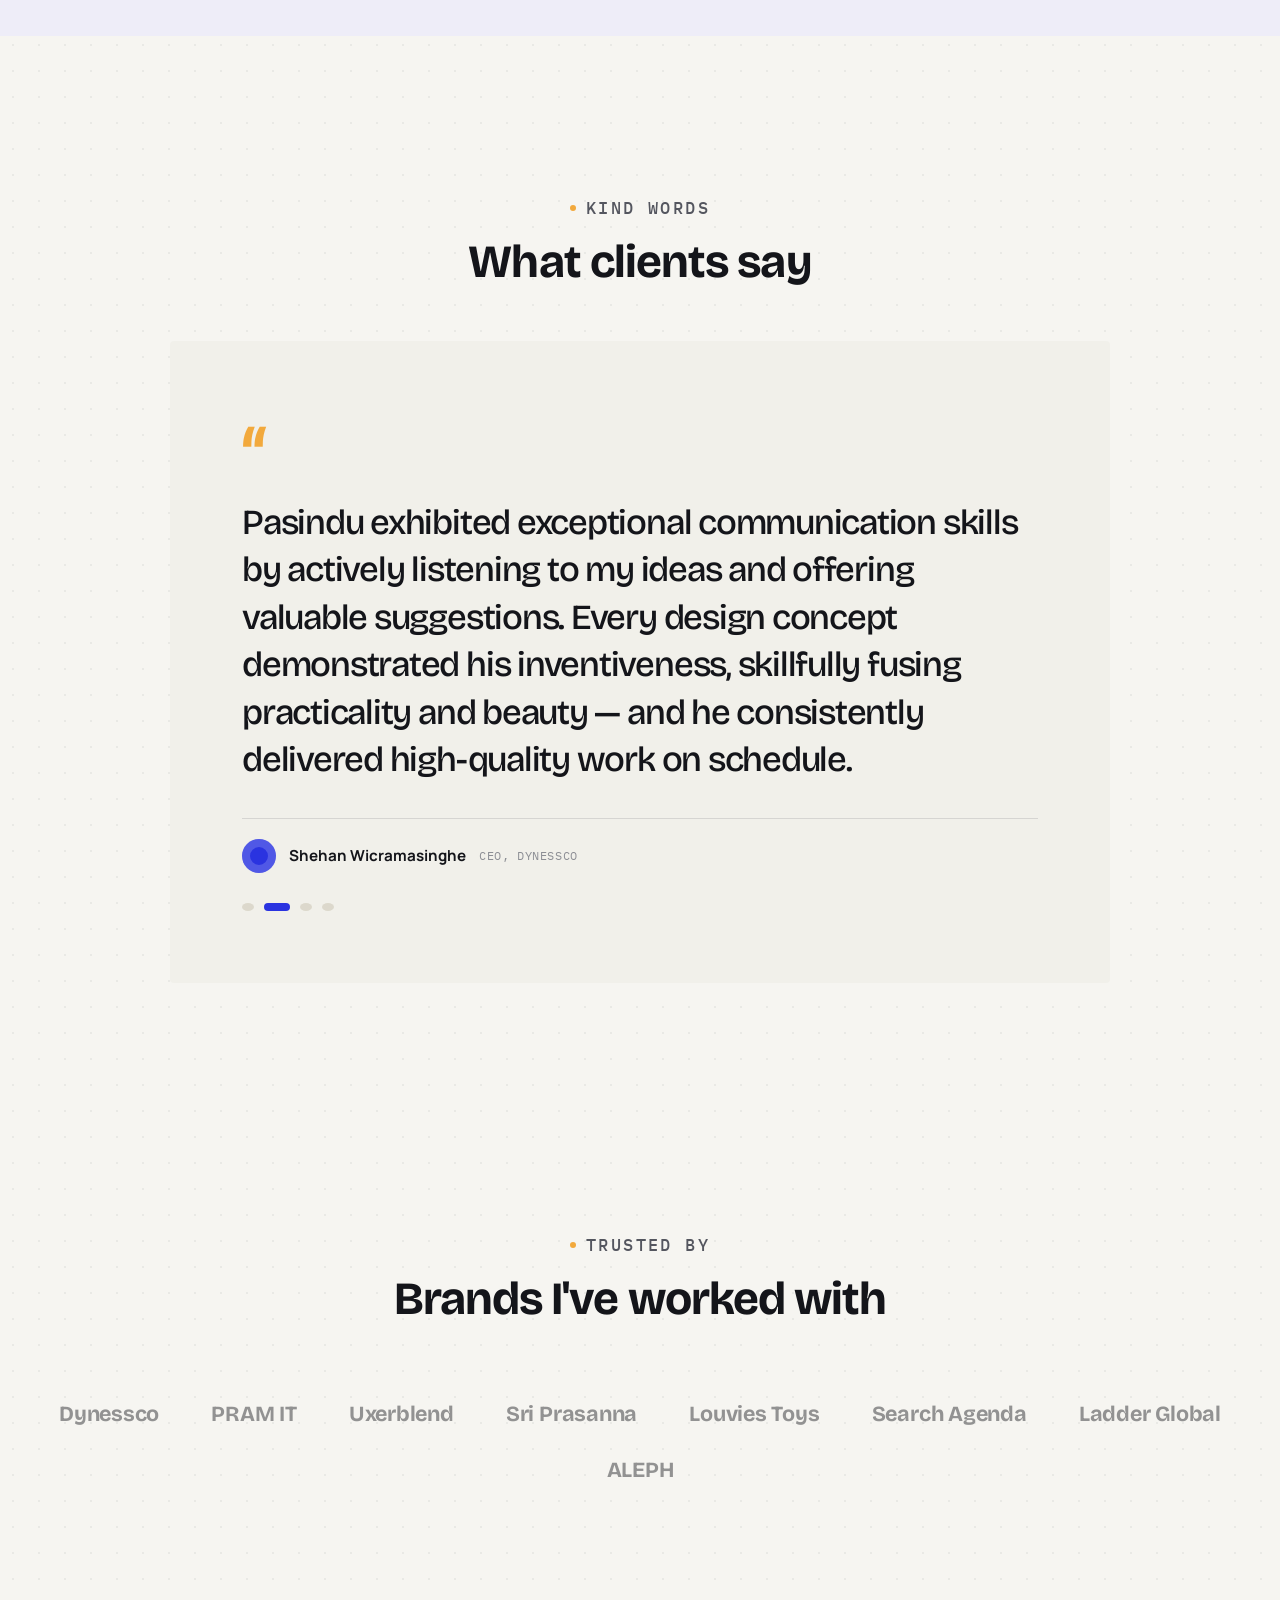
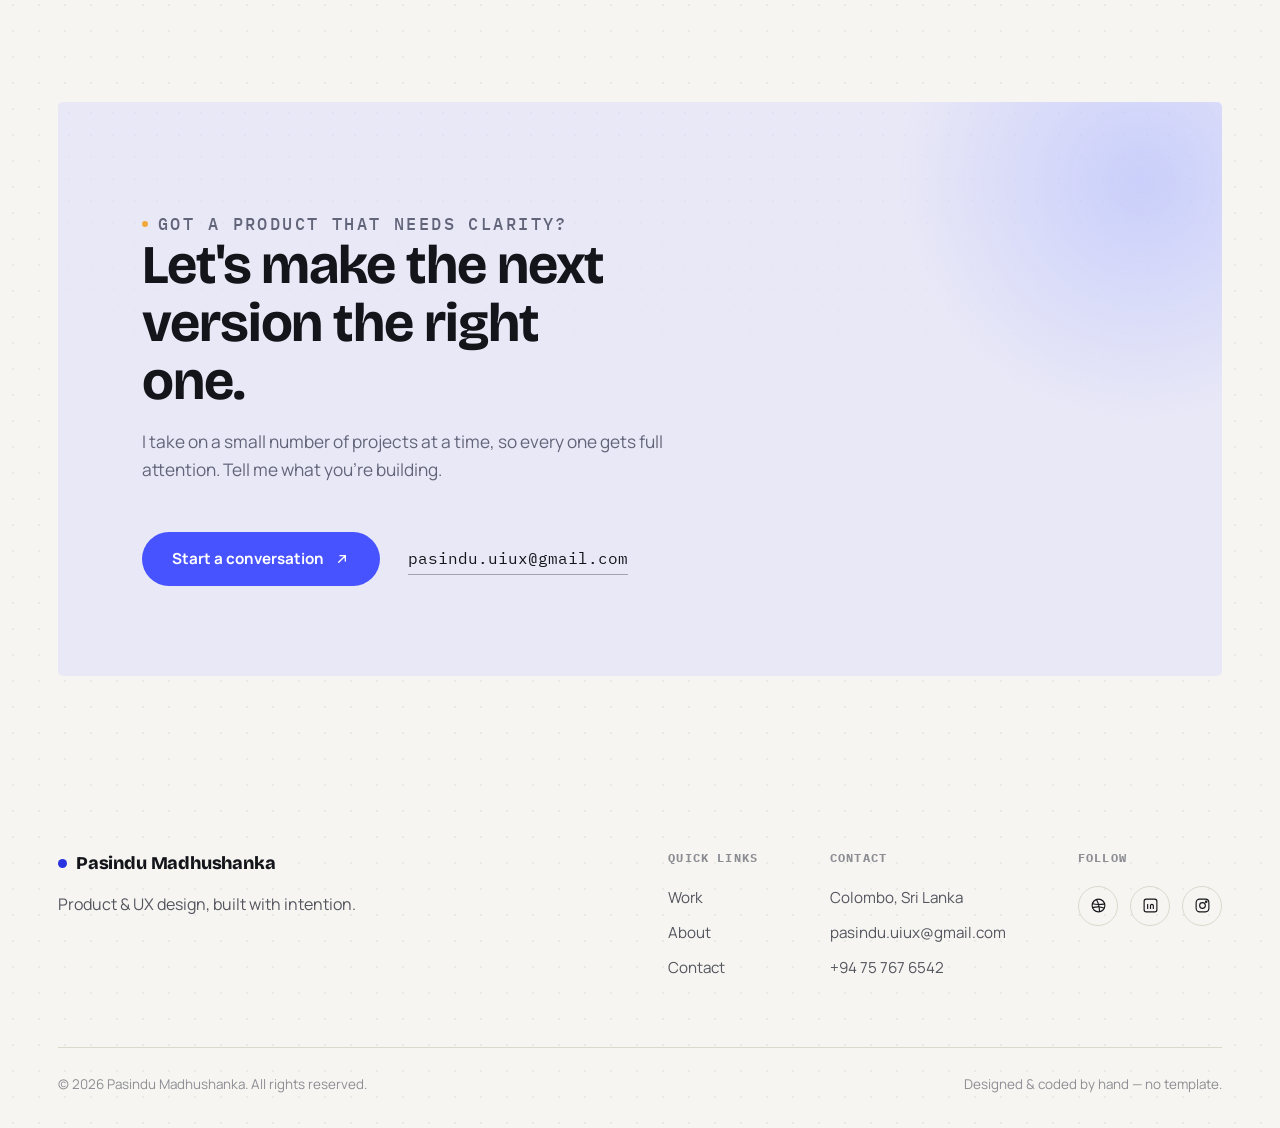
==== commit f3635498: "Add files via upload" ====
--- a/index.html
+++ b/index.html
@@ -27,6 +27,15 @@
       <a href="#contact">Contact</a>
     </nav>
     <div class="nav-right">
+      <div class="site-preferences" aria-label="Display and sound preferences">
+        <button class="preference-btn" id="themeToggle" type="button" aria-label="Switch to dark mode" title="Switch theme">
+          <svg class="theme-icon theme-icon--moon" viewBox="0 0 24 24" aria-hidden="true"><path d="M20.2 15.1A8.5 8.5 0 0 1 8.9 3.8 8.7 8.7 0 1 0 20.2 15.1Z"/></svg>
+          <svg class="theme-icon theme-icon--sun" viewBox="0 0 24 24" aria-hidden="true"><circle cx="12" cy="12" r="4"/><path d="M12 2v2m0 16v2M4.93 4.93l1.42 1.42m11.3 11.3 1.42 1.42M2 12h2m16 0h2M4.93 19.07l1.42-1.42m11.3-11.3 1.42-1.42"/></svg>
+        </button>
+        <button class="preference-btn" id="soundToggle" type="button" aria-label="Enable interface sounds" aria-pressed="false" title="Interface sounds off">
+          <svg viewBox="0 0 24 24" aria-hidden="true"><path d="M4 10v4h4l5 4V6l-5 4H4Z"/><path class="sound-wave" d="M16 9a5 5 0 0 1 0 6m2.5-8.5a8.5 8.5 0 0 1 0 11"/></svg>
+        </button>
+      </div>
       <a class="btn btn-outline btn-sm" href="#contact" data-cursor="Talk">Let's talk</a>
       <button class="menu-toggle" aria-label="Open menu" aria-expanded="false">
         <span></span><span></span><span></span>
@@ -47,12 +56,11 @@
 <main id="main">
 
   <!-- HERO -->
-  <section class="hero">
-    <div class="container">
-
+  <section class="hero hero--editorial">
+    <div class="container">
       <div class="hero-identity" data-reveal>
         <div class="hero-id-photo">
-          <img src="portfo.png" alt="Pasindu Madhushanka">
+          <img src="profile-placeholder.svg" alt="Pasindu Madhushanka">
         </div>
         <div class="hero-id-content">
           <p class="eyebrow"><span class="dot"></span>Open to new projects &middot; 2026</p>
@@ -60,26 +68,40 @@
         </div>
       </div>
 
-      <p class="hero-intro" data-reveal data-delay="60"><span class="hw">Designing </span><span class="hw">clarity </span><span class="hw">into </span><span class="hw">complex </span><span class="hw">products </span><span class="hw">— </span><span class="hw">with </span><span class="hw">4+ </span><span class="hw">years </span><span class="hw">of </span><span class="hw hw-highlight">UI/UX </span><span class="hw hw-highlight">experience </span><span class="hw">turning </span><span class="hw">ideas, </span><span class="hw">research, </span><span class="hw">and </span><span class="hw">business </span><span class="hw">goals </span><span class="hw">into </span><span class="hw">intuitive </span><span class="hw">experiences </span><span class="hw">across </span><span class="hw">websites, </span><span class="hw">e- </span><span class="hw">Commerce, </span><span class="hw">and </span><span class="hw">SaaS, </span><span class="hw">while </span><span class="hw">using </span><span class="hw">AI </span><span class="hw">to </span><span class="hw">work </span><span class="hw">smarter, </span><span class="hw">iterate </span><span class="hw">faster, </span><span class="hw">and </span><span class="hw">create </span><span class="hw">better </span><span class="hw">design </span><span class="hw">outcomes.</span></p>
-
-      <div class="hero-bottom" data-reveal data-delay="100">
-        <div class="hero-actions">
-          <a class="btn btn-primary magnetic" href="#work" data-cursor="Scroll">
-            View my work
-            <svg viewBox="0 0 24 24" fill="none" stroke="currentColor" stroke-width="2" stroke-linecap="round"><path d="M7 17 17 7M9 7h8v8"/></svg>
+      <div class="hero-editorial-grid">
+        <div class="hero-editorial-copy">
+          <p class="hero-kicker" data-reveal><span class="hero-kicker-line"></span>Designing with purpose. Building with people in mind.</p>
+          <h1 class="hero-intro" data-reveal data-delay="70" aria-label="I turn complex ideas into digital experiences people love to use.">
+            <span class="hw">I turn </span><span class="hw">complex </span><span class="hw">ideas </span><span class="hw">into </span><span class="hw hw-highlight">digital </span><span class="hw hw-highlight">experiences </span><span class="hw">people </span><span class="hw">love </span><span class="hw">to </span><span class="hw">use.</span>
+          </h1>
+          <p class="hero-support" data-reveal data-delay="120">I’m Pasindu — a UI/UX designer with <strong>4+ years of experience</strong>, turning research, ideas and business goals into intuitive websites, web apps and SaaS products. I use AI to work smarter, iterate faster and create better design outcomes.</p>
+          <div class="hero-bottom" data-reveal data-delay="170">
+            <div class="hero-actions">
+              <a class="btn btn-primary magnetic" href="#work" data-cursor="Explore work">Explore my work <svg viewBox="0 0 24 24" fill="none" stroke="currentColor" stroke-width="2" stroke-linecap="round"><path d="M7 17 17 7M9 7h8v8"/></svg></a>
+              <a class="btn btn-outline" href="Pasindu-Madhushanka-CV.pdf">Download CV <svg viewBox="0 0 24 24" fill="none" stroke="currentColor" stroke-width="2" stroke-linecap="round"><path d="M12 3v12m-5-5 5 5 5-5M5 19h14"/></svg></a>
+            </div>
+          </div>
+          <div class="hero-stats hero-stats--editorial" data-reveal data-delay="220">
+            <div class="stat"><strong data-count="4" data-suffix="+">0</strong><span>Years in practice</span></div>
+            <div class="stat"><strong data-count="30" data-suffix="+">0</strong><span>Products shipped</span></div>
+            <div class="stat"><strong data-count="12" data-suffix="+">0</strong><span>Industries explored</span></div>
+          </div>
+        </div>
+
+        <div class="hero-editorial-visual" data-reveal data-delay="140" aria-label="Selected product design work">
+          <div class="hero-visual-note"><span class="hero-note-dot"></span> A little of what I do <span class="hero-note-index">01 — 03</span></div>
+          <a class="hero-project hero-project--food" href="food-cafe-case-study.html" aria-label="Explore Food Cafe case study">
+            <img src="Food__2_.jpg" alt="Food Cafe mobile app interface presentation">
+            <span class="hero-project-caption"><span><small>Mobile product design</small><strong>Food Cafe</strong></span><i>↗</i></span>
           </a>
-          <a class="btn btn-outline" href="https://drive.google.com/file/d/1VdgQORgM2LPT8e6ja7x3rPi8Fi56rS--/view?usp=sharing" download>
-            Download CV
-            <svg viewBox="0 0 24 24" fill="none" stroke="currentColor" stroke-width="2" stroke-linecap="round"><path d="M12 4v11m0 0-4-4m4 4 4-4M5 20h14"/></svg>
+          <a class="hero-project hero-project--market" href="hutterite-case-study.html" aria-label="Explore Hutterite Marketplace case study">
+            <img src="Hutterite_Marketplace.jpg" alt="Hutterite Marketplace web experience">
+            <span class="hero-project-caption"><span><small>Marketplace experience</small><strong>Hutterite</strong></span><i>↗</i></span>
           </a>
-        </div>
-        <div class="hero-stats">
-          <div class="stat"><strong data-count="4" data-suffix="+">0</strong><span>Years in practice</span></div>
-          <div class="stat"><strong data-count="30" data-suffix="+">0</strong><span>Products shipped</span></div>
-          <div class="stat"><strong data-count="12" data-suffix="+">0</strong><span>Industries explored</span></div>
-        </div>
-      </div>
-
+          <div class="hero-visual-stamp"><span>UX</span><span>+</span><span>UI</span></div>
+          <div class="hero-scroll-cue"><span class="hero-scroll-line"></span><span>Scroll to explore</span></div>
+        </div>
+      </div>
     </div>
   </section>
 
@@ -107,76 +129,48 @@
         <h2>What I bring to a project</h2>
         <p>From interface design to a live website — the skills I use most, in one place.</p>
       </div>
-      <div class="skills-bento">
-        <div class="skill-cell skill-cell--wide" data-reveal>
-          <article class="skill-card skill-card--feature">
-            <div class="skill-main">
-              <div class="skill-top"><span class="skill-icon"><svg viewBox="0 0 24 24" aria-hidden="true"><path d="m12 19 7-7 3 3-7 7-3-3z"/><path d="m18 13-1.5-7.5L2 2l3.5 14.5L13 18l5-5z"/><path d="m2 2 7.586 7.586"/><circle cx="11" cy="11" r="2"/></svg></span><span class="skill-idx">01</span></div>
-              <h3>Figma</h3>
-              <p>Interface design, prototyping and design systems.</p>
-            </div>
-            <div class="skill-chips"><span class="skill-chip">UI/UX</span><span class="skill-chip">Prototyping</span><span class="skill-chip">Design Systems</span></div>
-          </article>
-        </div>
-        <div class="skill-cell" data-reveal data-delay="80">
-          <article class="skill-card">
-            <div class="skill-main">
-              <div class="skill-top"><span class="skill-icon"><svg viewBox="0 0 24 24" aria-hidden="true"><rect width="18" height="18" x="3" y="3" rx="2" ry="2"/><circle cx="9" cy="9" r="2"/><path d="m21 15-3.086-3.086a2 2 0 0 0-2.828 0L6 21"/></svg></span><span class="skill-idx">02</span></div>
-              <h3>Graphic Design</h3>
-              <p>Visual and marketing graphics designed in Canva.</p>
-            </div>
-            <div class="skill-chips"><span class="skill-chip">Canva</span></div>
-          </article>
-        </div>
-        <div class="skill-cell" data-reveal>
-          <article class="skill-card">
-            <div class="skill-main">
-              <div class="skill-top"><span class="skill-icon"><svg viewBox="0 0 24 24" aria-hidden="true"><rect width="18" height="7" x="3" y="3" rx="1"/><rect width="9" height="7" x="3" y="14" rx="1"/><rect width="5" height="7" x="16" y="14" rx="1"/></svg></span><span class="skill-idx">03</span></div>
-              <h3>WordPress Development</h3>
-              <p>Responsive WordPress websites with clean UI and smooth navigation.</p>
-            </div>
-            <div class="skill-chips"><span class="skill-chip">WordPress</span><span class="skill-chip">Responsive</span></div>
-          </article>
-        </div>
-        <div class="skill-cell" data-reveal data-delay="80">
-          <article class="skill-card">
-            <div class="skill-main">
-              <div class="skill-top"><span class="skill-icon"><svg viewBox="0 0 24 24" aria-hidden="true"><path d="M4.037 4.688a.495.495 0 0 1 .651-.651l16 6.5a.5.5 0 0 1-.063.947l-6.124 1.58a2 2 0 0 0-1.438 1.435l-1.579 6.126a.5.5 0 0 1-.947.063z"/></svg></span><span class="skill-idx">04</span></div>
-              <h3>Framer Development</h3>
-              <p>Websites and interactive pages built in Framer.</p>
-            </div>
-            <div class="skill-chips"><span class="skill-chip">Framer</span></div>
-          </article>
-        </div>
-        <div class="skill-cell" data-reveal data-delay="160">
-          <article class="skill-card">
-            <div class="skill-main">
-              <div class="skill-top"><span class="skill-icon"><svg viewBox="0 0 24 24" aria-hidden="true"><rect width="18" height="18" x="3" y="3" rx="2"/><path d="M7 3v18"/><path d="M3 7.5h4"/><path d="M3 12h18"/><path d="M3 16.5h4"/><path d="M17 3v18"/><path d="M17 7.5h4"/><path d="M17 16.5h4"/></svg></span><span class="skill-idx">05</span></div>
-              <h3>Video Editing</h3>
-              <p>Video editing with CapCut.</p>
-            </div>
-            <div class="skill-chips"><span class="skill-chip skill-chip--hl">Intermediate</span><span class="skill-chip">CapCut</span></div>
-          </article>
-        </div>
-        <div class="skill-cell skill-cell--solo" data-reveal>
-          <article class="skill-card">
-            <div class="skill-main">
-              <div class="skill-top"><span class="skill-icon"><svg viewBox="0 0 24 24" aria-hidden="true"><path d="m3 11 18-5v12L3 14v-3z"/><path d="M11.6 16.8a3 3 0 1 1-5.8-1.6"/></svg></span><span class="skill-idx">06</span></div>
-              <h3>Digital Marketing</h3>
-              <p>Digital marketing experience, from designing posts to reaching the right audience on Meta.</p>
-            </div>
-            <div class="skill-chips"><span class="skill-chip">Meta Campaigns</span><span class="skill-chip">Post Design</span><span class="skill-chip">Audience Targeting</span></div>
-          </article>
-        </div>
-        <div class="skill-cell skill-cell--wide" data-reveal data-delay="80">
-          <article class="skill-card">
-            <div class="skill-main">
-              <div class="skill-top"><span class="skill-icon"><svg viewBox="0 0 24 24" aria-hidden="true"><path d="m18 16 4-4-4-4"/><path d="m6 8-4 4 4 4"/><path d="m14.5 4-5 16"/></svg></span><span class="skill-idx">07</span></div>
-              <h3>HTML, CSS &amp; Coding</h3>
-              <p>Working knowledge of HTML, CSS and coding, built and sped up with Claude and ChatGPT.</p>
-            </div>
-            <div class="skill-chips"><span class="skill-chip">HTML</span><span class="skill-chip">CSS</span><span class="skill-chip">SEO</span><span class="skill-chip">Keywords</span><span class="skill-chip skill-chip--hl">Claude</span><span class="skill-chip skill-chip--hl">ChatGPT</span></div>
-          </article>
+      <div class="skills-stage" id="skillsStage">
+        <button type="button" class="skills-trigger" id="skillsTrigger" aria-expanded="false" aria-controls="skillsReveal">
+          <span class="st-inner">
+            <span class="st-copy">
+              <span class="neon-tag">Skill set</span>
+              <span class="st-title">Explore my core capabilities</span>
+              <span class="st-sub">Three core disciplines. A versatile set of skills.</span>
+              <span class="st-hint"><span class="st-hint-open">Hover or tap</span><span class="st-hint-close">Tap to hide</span><svg viewBox="0 0 24 24" fill="none" stroke="currentColor" stroke-width="2.2" stroke-linecap="round" aria-hidden="true"><path d="M12 5v14m0 0-5-5m5 5 5-5"/></svg></span>
+            </span>
+            <span class="st-orbit" aria-hidden="true">
+              <span class="orbit">
+                <span class="orbit-ring orbit-ring--in"></span>
+                <span class="orbit-ring orbit-ring--out"></span>
+                <span class="orbit-core"><em>Skills</em></span>
+                <span class="orb-ico orb-in" style="--p:0%; --d:-0s;"><svg viewBox="0 0 24 24" aria-hidden="true"><path d="m12 19 7-7 3 3-7 7-3-3z"/><path d="m18 13-1.5-7.5L2 2l3.5 14.5L13 18l5-5z"/><path d="m2 2 7.586 7.586"/><circle cx="11" cy="11" r="2"/></svg></span><span class="orb-ico orb-in" style="--p:33%; --d:-7s;"><svg viewBox="0 0 24 24" aria-hidden="true"><rect width="18" height="18" x="3" y="3" rx="2" ry="2"/><circle cx="9" cy="9" r="2"/><path d="m21 15-3.086-3.086a2 2 0 0 0-2.828 0L6 21"/></svg></span><span class="orb-ico orb-in" style="--p:66%; --d:-14s;"><svg viewBox="0 0 24 24" aria-hidden="true"><rect width="18" height="7" x="3" y="3" rx="1"/><rect width="9" height="7" x="3" y="14" rx="1"/><rect width="5" height="7" x="16" y="14" rx="1"/></svg></span><span class="orb-ico orb-out" style="--p:0%; --d:-0s;"><svg viewBox="0 0 24 24" aria-hidden="true"><path d="M4.037 4.688a.495.495 0 0 1 .651-.651l16 6.5a.5.5 0 0 1-.063.947l-6.124 1.58a2 2 0 0 0-1.438 1.435l-1.579 6.126a.5.5 0 0 1-.947.063z"/></svg></span><span class="orb-ico orb-out" style="--p:25%; --d:-8.5s;"><svg viewBox="0 0 24 24" aria-hidden="true"><rect width="18" height="18" x="3" y="3" rx="2"/><path d="M7 3v18"/><path d="M3 7.5h4"/><path d="M3 12h18"/><path d="M3 16.5h4"/><path d="M17 3v18"/><path d="M17 7.5h4"/><path d="M17 16.5h4"/></svg></span><span class="orb-ico orb-out" style="--p:50%; --d:-17s;"><svg viewBox="0 0 24 24" aria-hidden="true"><path d="m3 11 18-5v12L3 14v-3z"/><path d="M11.6 16.8a3 3 0 1 1-5.8-1.6"/></svg></span><span class="orb-ico orb-out" style="--p:75%; --d:-25.5s;"><svg viewBox="0 0 24 24" aria-hidden="true"><path d="m18 16 4-4-4-4"/><path d="m6 8-4 4 4 4"/><path d="m14.5 4-5 16"/></svg></span>
+              </span>
+            </span>
+          </span>
+        </button>
+        <div class="skills-reveal" id="skillsReveal">
+          <div class="skills-reveal-inner">
+            <div class="skills-bento skills-bento--groups">
+<article class="skill-group skill-group--design" style="--i:0">
+<div class="skill-group-top"><span class="skill-group-icon"><svg viewBox="0 0 24 24"><path d="m12 19 7-7 3 3-7 7-3-3z"/><path d="m18 13-1.5-7.5L2 2l3.5 14.5L13 18l5-5z"/><path d="m2 2 7.586 7.586"/><circle cx="11" cy="11" r="2"/></svg></span><span class="skill-group-index">01 / DESIGN</span></div>
+<p class="skill-group-kicker">Think · Shape · Create</p><h3>Product &amp; UI/UX Design</h3>
+<p class="skill-group-description">Turning ideas into clear, useful and engaging digital experiences — from early concepts to polished interfaces.</p>
+<div class="skill-group-tags"><span class="skill-group-tag skill-group-tag--primary">Figma</span><span class="skill-group-tag">UI/UX Design</span><span class="skill-group-tag">Prototyping</span><span class="skill-group-tag">Design Systems</span><span class="skill-group-tag">Graphic Design</span><span class="skill-group-tag">Canva</span></div>
+</article>
+<article class="skill-group skill-group--build" style="--i:1">
+<div class="skill-group-top"><span class="skill-group-icon"><svg viewBox="0 0 24 24"><rect x="3" y="4" width="18" height="16" rx="2"/><path d="M3 9h18M8 9v11M16 9v11"/><path d="m10 14 2 2 2-2"/></svg></span><span class="skill-group-index">02 / BUILD</span></div>
+<p class="skill-group-kicker">Design · Develop · Launch</p><h3>Web Development</h3>
+<p class="skill-group-description">Building responsive websites and interactive pages with a focus on usability, clean layouts and smooth navigation.</p>
+<div class="skill-group-tags"><span class="skill-group-tag skill-group-tag--primary">WordPress</span><span class="skill-group-tag skill-group-tag--primary">Framer</span><span class="skill-group-tag">HTML</span><span class="skill-group-tag">CSS</span><span class="skill-group-tag">Responsive Design</span><span class="skill-group-tag">Claude</span><span class="skill-group-tag">ChatGPT</span></div>
+</article>
+<article class="skill-group skill-group--growth" style="--i:2">
+<div class="skill-group-top"><span class="skill-group-icon"><svg viewBox="0 0 24 24"><path d="m3 11 18-5v12L3 14v-3z"/><path d="M11.6 16.8a3 3 0 1 1-5.8-1.6"/><path d="M19 4 21 2"/></svg></span><span class="skill-group-index">03 / GROWTH</span></div>
+<p class="skill-group-kicker">Create · Connect · Grow</p><h3>Creative &amp; Digital Growth</h3>
+<p class="skill-group-description">Creating content and marketing campaigns that help brands communicate clearly and reach the right audience.</p>
+<div class="skill-group-tags"><span class="skill-group-tag skill-group-tag--primary">Digital Marketing</span><span class="skill-group-tag">Meta Campaigns</span><span class="skill-group-tag">Audience Targeting</span><span class="skill-group-tag">SEO</span><span class="skill-group-tag">Video Editing</span><span class="skill-group-tag">CapCut</span><span class="skill-group-tag">Content Graphics</span></div>
+</article>
+</div>
+          </div>
         </div>
       </div>
     </div>
@@ -188,7 +182,7 @@
       <div class="feature-cards-grid">
 
         <div class="neon-wrap" data-reveal>
-          <article class="neon-card">
+          <article class="neon-card feature-card--ios">
             <div class="neon-inner">
               <!-- Replace this visual with your own screenshot: <img src="your-image.jpg" alt="iOS Design System"> -->
               <div class="neon-visual" aria-hidden="true">
@@ -219,8 +213,9 @@
                 </div>
               </div>
               <div class="neon-body">
-                <span class="neon-tag">Design System · iOS</span>
-                <h2 class="neon-title">iOS Design System</h2>
+                <span class="neon-tag">01 / Design system · iOS</span>
+                <h2 class="neon-title">A thoughtful iOS design system</h2>
+                <p class="feature-card-desc">A cohesive library of reusable components, clear type and color foundations, and polished mobile patterns.</p>
                 <div class="neon-cta-wrap">
                   <a class="btn btn-on-dark btn-sm" href="https://www.figma.com/design/6jQPuIWlWk3VSXsZ6brRD7/IOS-App?node-id=0-1&amp;t=4dHvgA9B8AZuFbtg-1" target="_blank" rel="noopener" data-cursor="Open">
                     Let's Check
@@ -233,7 +228,7 @@
         </div>
 
         <div class="neon-wrap" data-reveal data-delay="120">
-          <article class="neon-card neon-card--alt">
+          <article class="neon-card neon-card--saas neon-card--alt">
             <div class="neon-inner">
               <!-- Replace this visual with your own screenshot: <img src="your-image.jpg" alt="SaaS Dashboard UI"> -->
               <div class="neon-visual" aria-hidden="true">
@@ -277,7 +272,9 @@
                 </div>
               </div>
               <div class="neon-body">
-                <h2 class="neon-title neon-title--long">An enterprise SaaS design system concept for analytics and workspace administration.</h2>
+                <span class="neon-tag">02 / Product design · SaaS</span>
+                <h2 class="neon-title neon-title--long">Enterprise SaaS, made clearer</h2>
+                <p class="feature-card-desc">A scalable interface concept for analytics, team workflows and confident workspace administration.</p>
                 <div class="neon-cta-wrap">
                   <a class="btn btn-on-dark btn-sm" href="https://www.figma.com/design/5ZHyCJJLcOH44CmFlf6abT/Metric---Saas-Applicaion?node-id=0-1&amp;t=GakvOjCdT7jPFPi6-1" target="_blank" rel="noopener" data-cursor="Open">
                     Let's Check
@@ -290,7 +287,7 @@
         </div>
 
         <div class="neon-wrap" data-reveal data-delay="240">
-          <article class="neon-card neon-card--c">
+          <article class="neon-card neon-card--mobile neon-card--c">
             <div class="neon-inner">
               <!-- Replace Movo_App.jpg with your own screenshot if you like -->
               <div class="neon-visual" aria-hidden="true">
@@ -310,8 +307,9 @@
                 </div>
               </div>
               <div class="neon-body">
-                <span class="neon-tag">Mobile App</span>
-                <h2 class="neon-title neon-title--long">Make the next step obvious, from choosing a ride to finding it at the curb</h2>
+                <span class="neon-tag">03 / Experience design · Mobile</span>
+                <h2 class="neon-title neon-title--long">Every ride, one smooth journey</h2>
+                <p class="feature-card-desc">A focused ride-booking experience that helps people choose a ride, follow its progress and meet their driver.</p>
                 <div class="neon-cta-wrap">
                   <a class="btn btn-on-dark btn-sm" href="https://www.figma.com/design/PSe9ELNNPbyLBrCsdbp8nq/MOVO-Taxi-App?node-id=3-183&amp;t=k6T4IKTI2DgfJpfR-1" target="_blank" rel="noopener" data-cursor="Open">
                     Let's Check
@@ -354,20 +352,30 @@
           </div>
         </a>
 
-        <div class="project-card hut-card" id="hutteriteCard" role="button" tabindex="0" aria-label="Open Hutterite Marketplace case study (password required)" data-reveal>
+        <!-- ============================================================
+             HUTTERITE CARD — password gate is currently OFF.
+             The card opens the case study directly and shows the clear image.
+             TO TURN THE PASSWORD BACK ON: change data-locked="false" to data-locked="true"
+             on the card below. (Blurred image, lock label, "Password protected." note
+             and the password box are all kept in the code and come back automatically.)
+             ============================================================ -->
+        <div class="project-card hut-card" id="hutteriteCard" role="button" tabindex="0" aria-label="Open Hutterite Marketplace case study" data-locked="false" data-reveal>
           <div class="project-cover hut-cover">
-            <img src="Hutterite_Marketplace.jpg" alt="Hutterite Marketplace home page design" class="project-cover-photo">
-            <!--
-              <div class="hut-overlay">
+            <img src="Hutterite_Marketplace.jpg" alt="Hutterite Marketplace home page design" class="hut-blur-img">
+            <div class="hut-overlay">
               <span class="hut-lock-icon">
                 <svg viewBox="0 0 24 24" fill="none" stroke="currentColor" stroke-width="2.2" stroke-linecap="round" stroke-linejoin="round"><rect x="3" y="11" width="18" height="11" rx="2"/><path d="M7 11V7a5 5 0 0 1 10 0v4"/></svg>
               </span>
               <span class="hut-lock-label">Password Required</span>
-            </div> -->
+            </div>
+            <span class="tag">E-commerce · Canada</span>
+            <span class="view-tag">View case study
+              <svg viewBox="0 0 24 24" fill="none" stroke="currentColor" stroke-width="2" stroke-linecap="round"><path d="M7 17 17 7M9 7h8v8"/></svg>
+            </span>
           </div>
           <div class="project-info">
             <h3>Hutterite Marketplace — Community commerce designed for usability and revenue</h3>
-            <p>A comprehensive e-commerce platform designed for a unique community brand. Password protected.</p>
+            <p>A comprehensive e-commerce platform designed for a unique community brand.<span class="hut-pw-note"> Password protected.</span></p>
             <div class="project-extra">
               <span class="project-credit">Company Credit — Digital Chipmunks</span>
               <a class="hut-visit" href="https://hutteritemarketplace.ca/" target="_blank" rel="noopener">
@@ -394,140 +402,81 @@
         </div>
       </div>
 
-      <div class="gallery-grid">
-        <div class="gallery-card" data-reveal>
-          <div class="gallery-visual gallery-visual--img">
-            <img src="PCHE_Design.png" alt="PCHE UI UX Design mockup">
-          </div>
-          <div class="gallery-caption">
-            <p class="gallery-title">PCHE UI UX Design</p>
-            <span class="gallery-meta">Company Project — Ladder Global</span>
-            <span class="gallery-meta">Role: UI/UX Designer</span>
-            <a class="gallery-cta" href="https://pche.lk/" target="_blank" rel="noopener">
-              View Project
-              <svg viewBox="0 0 24 24" fill="none" stroke="currentColor" stroke-width="2" stroke-linecap="round"><path d="M7 17 17 7M9 7h8v8"/></svg>
-            </a>
-          </div>
-        </div>
-
-        <div class="gallery-card" data-reveal data-delay="80">
-          <div class="gallery-visual gallery-visual--img">
-            <img src="WTC_Colombo.jpg" alt="WTC Colombo UI UX Design mockup">
-          </div>
-          <div class="gallery-caption">
-            <p class="gallery-title">WTC Colombo - UI UX Design</p>
-            <span class="gallery-meta">Company Project — Ladder Global</span>
-            <span class="gallery-meta">Role: UI/UX Designer</span>
-            <a class="gallery-cta" href="https://wtccolombo.com/" target="_blank" rel="noopener">
-              View Project
-              <svg viewBox="0 0 24 24" fill="none" stroke="currentColor" stroke-width="2" stroke-linecap="round"><path d="M7 17 17 7M9 7h8v8"/></svg>
-            </a>
-          </div>
-        </div>
-
-        <div class="gallery-card" data-reveal data-delay="160">
-          <div class="gallery-visual gallery-visual--img">
-            <img src="Blissfull_Design.png" alt="Blissful Escape UI UX Design mockup">
-          </div>
-          <div class="gallery-caption">
-            <p class="gallery-title">Blissful Escape - UI UX Design</p>
-            <span class="gallery-meta">Company Project — Ladder Global</span>
-            <span class="gallery-meta">Role: UI/UX Designer</span>
-            <a class="gallery-cta" href="https://blissfulescapessl.com/" target="_blank" rel="noopener">
-              View Project
-              <svg viewBox="0 0 24 24" fill="none" stroke="currentColor" stroke-width="2" stroke-linecap="round"><path d="M7 17 17 7M9 7h8v8"/></svg>
-            </a>
-          </div>
-        </div>
-
-        <div class="gallery-card" data-reveal>
-          <div class="gallery-visual gallery-visual--img">
-            <img src="Cellux_Design.png" alt="Cellux UI UX Design mockup">
-          </div>
-          <div class="gallery-caption">
-            <p class="gallery-title">Cellux - UI UX Design</p>
-            <span class="gallery-meta">Company Project — Ladder Global</span>
-            <span class="gallery-meta">Role: UI/UX Designer</span>
-            <a class="gallery-cta" href="https://cellux.lk/" target="_blank" rel="noopener">
-              View Project
-              <svg viewBox="0 0 24 24" fill="none" stroke="currentColor" stroke-width="2" stroke-linecap="round"><path d="M7 17 17 7M9 7h8v8"/></svg>
-            </a>
-          </div>
-        </div>
-
-        <div class="gallery-card" data-reveal data-delay="80">
-          <div class="gallery-visual gallery-visual--img">
-            <img src="Crowntex.jpg" alt="Crowntex UI UX Design mockup">
-          </div>
-          <div class="gallery-caption">
-            <p class="gallery-title">Crowntex - UI UX Design</p>
-            <span class="gallery-meta">Company Project — Ladder Global</span>
-            <span class="gallery-meta">Role: UI/UX Designer</span>
-            <a class="gallery-cta" href="https://crowntex.com.au/" target="_blank" rel="noopener">
-              View Project
-              <svg viewBox="0 0 24 24" fill="none" stroke="currentColor" stroke-width="2" stroke-linecap="round"><path d="M7 17 17 7M9 7h8v8"/></svg>
-            </a>
-          </div>
-        </div>
-
-        <div class="gallery-card" data-reveal data-delay="160">
-          <div class="gallery-visual gallery-visual--img">
-            <img src="Estiaco_Travel.png" alt="Estiaco Travel UI UX Design mockup">
-          </div>
-          <div class="gallery-caption">
-            <p class="gallery-title">Estiaco Travel - UI UX Design</p>
-            <span class="gallery-meta">Company Project — Ladder Global</span>
-            <span class="gallery-meta">Role: UI/UX Designer</span>
-            <a class="gallery-cta" href="https://estiacoholidays.com/" target="_blank" rel="noopener">
-              View Project
-              <svg viewBox="0 0 24 24" fill="none" stroke="currentColor" stroke-width="2" stroke-linecap="round"><path d="M7 17 17 7M9 7h8v8"/></svg>
-            </a>
-          </div>
-        </div>
-      </div>
-    </div>
-  </section>
-
-  <!-- ABOUT + PROCESS -->
-  <section class="section" id="about">
-    <div class="container about-grid">
-      <div class="about-copy" data-reveal>
-        <p class="eyebrow"><span class="dot"></span>About</p>
-        <h2>Designer first.<br>Systems thinker always.</h2>
-        <p>I spend most of my day moving between research notes, Figma files and dev handoff docs — translating what people need into interfaces that hold up under real use. My background spans product design, front-end implementation and a bit of business analysis, so I design with technical and commercial constraints already in mind, not as an afterthought.</p>
-        <p>Outside client work I'm usually rebuilding my own design system, reading about behavioural psychology, or sketching ideas that may never ship — just to keep the muscle warm.</p>
-        <div class="about-stats">
-          <div><strong data-count="4" data-suffix="+">0</strong><span>Years in practice</span></div>
-          <div><strong data-count="9" data-suffix="">0</strong><span>Long-term clients</span></div>
-          <div><strong data-count="98" data-suffix="%">0</strong><span>Returning clients</span></div>
-        </div>
-      </div>
-
-      <div id="process" data-reveal data-delay="120">
+      <div class="gallery-carousel-wrap" data-gallery-carousel>
+        <div class="gallery-carousel-toolbar">
+          <p class="gallery-carousel-note"><span class="gallery-live-dot"></span> Selected digital experiences <span class="gallery-counter"><b data-gallery-current>01</b> / 07</span></p>
+          <div class="gallery-carousel-controls">
+            <button type="button" class="gallery-arrow" data-gallery-prev aria-label="Previous project">←</button>
+            <button type="button" class="gallery-arrow" data-gallery-next aria-label="Next project">→</button>
+          </div>
+        </div>
+        <div class="gallery-carousel" data-gallery-track tabindex="0" aria-label="Project carousel">
+          <a class="gallery-project gallery-project--carousel" href="https://pche.lk/" target="_blank" rel="noopener noreferrer" data-cursor="View site" aria-label="View PCHE website"><span class="gallery-project-image"><img src="PCHE_Design.png" alt="PCHE website preview"></span><span class="gallery-project-shade"></span><span class="gallery-project-number">01</span><span class="gallery-project-info"><small>COMPANY WEBSITE</small><strong>PCHE</strong><em>View live website ↗</em></span></a>
+          <a class="gallery-project gallery-project--carousel" href="https://wtccolombo.com/" target="_blank" rel="noopener noreferrer" data-cursor="View site" aria-label="View WTC Colombo website"><span class="gallery-project-image"><img src="WTC_Colombo.jpg" alt="WTC Colombo website preview"></span><span class="gallery-project-shade"></span><span class="gallery-project-number">02</span><span class="gallery-project-info"><small>CORPORATE WEBSITE</small><strong>WTC Colombo</strong><em>View live website ↗</em></span></a>
+          <a class="gallery-project gallery-project--carousel" href="https://blissfulescapessl.com/" target="_blank" rel="noopener noreferrer" data-cursor="View site" aria-label="View Blissful Escape website"><span class="gallery-project-image"><img src="Blissfull_Design.png" alt="Blissful Escape website preview"></span><span class="gallery-project-shade"></span><span class="gallery-project-number">03</span><span class="gallery-project-info"><small>HOSPITALITY</small><strong>Blissful Escape</strong><em>View live website ↗</em></span></a>
+          <a class="gallery-project gallery-project--carousel" href="https://cellux.lk/" target="_blank" rel="noopener noreferrer" data-cursor="View site" aria-label="View Cellux website"><span class="gallery-project-image"><img src="Cellux_Design.png" alt="Cellux website preview"></span><span class="gallery-project-shade"></span><span class="gallery-project-number">04</span><span class="gallery-project-info"><small>DIGITAL EXPERIENCE</small><strong>Cellux</strong><em>View live website ↗</em></span></a>
+          <a class="gallery-project gallery-project--carousel" href="https://crowntex.com.au/" target="_blank" rel="noopener noreferrer" data-cursor="View site" aria-label="View Crowntex website"><span class="gallery-project-image"><img src="Crowntex.jpg" alt="Crowntex website preview"></span><span class="gallery-project-shade"></span><span class="gallery-project-number">05</span><span class="gallery-project-info"><small>E-COMMERCE</small><strong>Crowntex</strong><em>View live website ↗</em></span></a>
+          <a class="gallery-project gallery-project--carousel" href="https://estiacoholidays.com/" target="_blank" rel="noopener noreferrer" data-cursor="View site" aria-label="View Estiaco Travel website"><span class="gallery-project-image"><img src="Estiaco_Travel.png" alt="Estiaco Travel website preview"></span><span class="gallery-project-shade"></span><span class="gallery-project-number">06</span><span class="gallery-project-info"><small>TRAVEL & HOSPITALITY</small><strong>Estiaco Travel</strong><em>View live website ↗</em></span></a>
+          <div class="gallery-project gallery-project--ladder" aria-label="Ladder Global company project"><span class="ladder-orbit"></span><span class="ladder-orbit ladder-orbit--two"></span><span class="ladder-monogram">LG</span><span class="ladder-caption"><small>COMPANY PROJECT</small><strong>ladder global</strong><em>Product & digital experience</em></span><span class="gallery-project-number">07</span></div>
+        </div>
+        <div class="gallery-carousel-progress"><span data-gallery-progress></span></div>
+        <div class="gallery-project-captions"><span><b>01</b><strong>PCHE</strong></span><span><b>02</b><strong>WTC Colombo</strong></span><span><b>03</b><strong>Blissful Escape</strong></span><span><b>04</b><strong>Cellux</strong></span><span><b>05</b><strong>Crowntex</strong></span><span><b>06</b><strong>Estiaco Travel</strong></span><span><b>07</b><strong>ladder global</strong></span></div>
+      </div>
+    </div>
+  </section>
+
+  <!-- ABOUT — SCROLL STORY -->
+  <section class="section about-story" id="about">
+    <div class="container">
+      <div class="about-story-head" data-reveal>
+        <p class="eyebrow"><span class="dot"></span>A little about me</p>
+        <h2>Good design starts<br>with <span>good questions.</span></h2>
+        <p class="about-intro">I’m Pasindu — a designer who enjoys connecting the dots between people, products and technology. Scroll through the way I think about my work.</p>
+      </div>
+      <div class="about-journey">
+        <aside class="about-journey-rail"><span class="mono-tag">THE DESIGNER BEHIND THE SCREENS</span><span class="about-rail-line"></span><span class="about-rail-current">01 <i>—</i> 03</span></aside>
+        <div class="about-journey-panels">
+          <article class="about-panel is-current" data-about-panel>
+            <span class="about-panel-number">01</span><p class="about-panel-label">THE THINKER</p>
+            <h3>Curious about<br><em>the why.</em></h3>
+            <p>I start by understanding people, their goals and the context around a problem. Research notes, behavioural psychology and thoughtful questions help me find the real need behind a request.</p>
+            <div class="about-panel-foot"><span>Research · Product thinking · Business context</span><b>01 / 03</b></div>
+          </article>
+          <article class="about-panel" data-about-panel>
+            <span class="about-panel-number">02</span><p class="about-panel-label">THE SYSTEMS THINKER</p>
+            <h3>Designing beyond<br><em>the screen.</em></h3>
+            <p>My background spans product design, front-end implementation and business analysis. I think about flows, components, edge cases and technical constraints — not just how one screen looks.</p>
+            <div class="about-panel-foot"><span>UX architecture · Design systems · Feasibility</span><b>02 / 03</b></div>
+          </article>
+          <article class="about-panel" data-about-panel>
+            <span class="about-panel-number">03</span><p class="about-panel-label">THE COLLABORATOR</p>
+            <h3>Better work,<br><em>together.</em></h3>
+            <p>I enjoy working closely with developers, clients and cross-functional teams — turning complex conversations into clear decisions, useful prototypes and thoughtful handoffs.</p>
+            <div class="about-panel-foot"><span>Communication · Iteration · Delivery</span><b>03 / 03</b></div>
+          </article>
+        </div>
+      </div>
+      <div class="about-stats about-stats--strip" data-reveal>
+        <div><strong data-count="4" data-suffix="+">0</strong><span>Years in practice</span></div>
+        <div><strong data-count="9" data-suffix="">0</strong><span>Long-term clients</span></div>
+        <div><strong data-count="98" data-suffix="%">0</strong><span>Returning clients</span></div>
+      </div>
+    </div>
+  </section>
+
+  <!-- PROCESS — VISUAL STEPS -->
+  <section class="section process-section" id="process">
+    <div class="container">
+      <div class="section-head" data-reveal>
         <p class="eyebrow"><span class="dot"></span>How I work</p>
-        <h2 style="font-size:clamp(1.6rem,2.6vw,2.1rem); margin-top:14px;">A four-step process</h2>
-        <div class="timeline" style="margin-top:36px;">
-          <div class="step" data-reveal>
-            <span class="step-num">01 — Discover</span>
-            <h4>Talk to real users</h4>
-            <p>Audit what already exists and find out which assumptions are actually true before designing anything.</p>
-          </div>
-          <div class="step" data-reveal>
-            <span class="step-num">02 — Define</span>
-            <h4>Agree on the problem</h4>
-            <p>Turn research into a clear problem statement and success metrics everyone signs off on.</p>
-          </div>
-          <div class="step" data-reveal>
-            <span class="step-num">03 — Design</span>
-            <h4>Prototype in fast loops</h4>
-            <p>Wireframe and test in tight cycles, refining until the flow feels obvious rather than clever.</p>
-          </div>
-          <div class="step" data-reveal>
-            <span class="step-num">04 — Deliver</span>
-            <h4>Stay through handoff</h4>
-            <p>Hand off detailed specs and stay close through development so nothing gets lost in translation.</p>
-          </div>
-        </div>
+        <h2>From first question<br>to thoughtful delivery.</h2>
+        <p>A collaborative process that keeps the problem, the people and the outcome connected.</p>
+      </div>
+      <div class="process-track">
+        <article class="process-stage" data-reveal><span class="process-stage-no">01</span><div class="process-stage-icon">⌕</div><p class="process-stage-kicker">DISCOVER</p><h3>Listen before<br>designing.</h3><p>Audit what exists, speak with stakeholders and understand users before making assumptions.</p><span class="process-stage-output">Output <b>Research &amp; insights</b></span></article>
+        <article class="process-stage" data-reveal data-delay="70"><span class="process-stage-no">02</span><div class="process-stage-icon">◎</div><p class="process-stage-kicker">DEFINE</p><h3>Make the problem<br>clear.</h3><p>Align on the core problem, map journeys and agree on what success should look like.</p><span class="process-stage-output">Output <b>Flows &amp; priorities</b></span></article>
+        <article class="process-stage" data-reveal data-delay="140"><span class="process-stage-no">03</span><div class="process-stage-icon">✳</div><p class="process-stage-kicker">DESIGN</p><h3>Explore, test<br>and refine.</h3><p>Move from wireframes to prototypes, test ideas and iterate toward a clear experience.</p><span class="process-stage-output">Output <b>Tested interface</b></span></article>
+        <article class="process-stage" data-reveal data-delay="210"><span class="process-stage-no">04</span><div class="process-stage-icon">↗</div><p class="process-stage-kicker">DELIVER</p><h3>Make it real<br>together.</h3><p>Prepare detailed handoff specs and stay close to development to protect design intent.</p><span class="process-stage-output">Output <b>Build-ready handoff</b></span></article>
       </div>
     </div>
   </section>
@@ -541,70 +490,43 @@
         <p>Five years across engineering, freelance and agency roles — always moving toward cleaner, more human digital experiences.</p>
       </div>
 
-      <div class="experience-list" data-reveal data-delay="100">
-        <div class="experience-item">
-          <div class="experience-when">2023 Dec — Present</div>
-          <div class="experience-main">
-            <h3>UX/UI Designer <span class="exp-company">— Ladder Global</span></h3>
-            <p>Designing conversion-focused websites and interfaces for B2B and B2C clients. Several projects improved client sales and conversions by 30–40% through strategic UI/UX and clear user flows.</p>
-          </div>
-        </div>
-        <div class="experience-item">
-          <div class="experience-when">2024 Jan — 2024 Aug</div>
-          <div class="experience-main">
-            <h3>Senior UX/UI Designer <span class="exp-company">— PRAM IT (Part-time)</span></h3>
-            <p>Led user research and design thinking initiatives that drove a 25% increase in user retention. Built and refined design systems, and mentored intern designers on effective UX practices.</p>
-          </div>
-        </div>
-        <div class="experience-item">
-          <div class="experience-when">2022 Sep — 2023 Dec</div>
-          <div class="experience-main">
-            <h3>UX/UI Designer <span class="exp-company">— Seekers Cloud</span></h3>
-            <p>Designed user-centred web and LMS applications guided by personas and research. Collaborated with developers and business analysts, and mentored interns on design workflows.</p>
-          </div>
-        </div>
-        <div class="experience-item">
-          <div class="experience-when">2022 — 2023</div>
-          <div class="experience-main">
-            <h3>UI/UX &amp; Web Designer <span class="exp-company">— Freelance</span></h3>
-            <p>Designed responsive WordPress websites and web applications for various clients, focusing on usability, accessibility, performance and SEO-driven results.</p>
-          </div>
-        </div>
-        <div class="experience-item">
-          <div class="experience-when">2020 — 2021</div>
-          <div class="experience-main">
-            <h3>Software Engineer Intern <span class="exp-company">— IT Support &amp; QA</span></h3>
-            <p>Supported internal systems with QA testing, API and FTP error fixes, and technical assistance across Python, JSON and AIS internal platforms.</p>
-          </div>
-        </div>
-      </div>
-    </div>
-  </section>
-
-  <!-- SKILLS -->
-  <section class="section section--tight">
-    <div class="container">
-      <div class="section-head" data-reveal>
-        <p class="eyebrow"><span class="dot"></span>Toolkit</p>
-        <h2>Tools I reach for daily</h2>
-      </div>
-      <div class="skills-grid" data-reveal data-delay="100">
-        <span class="skill-pill">Figma</span>
-        <span class="skill-pill">Framer</span>
-        <span class="skill-pill">Webflow</span>
-        <span class="skill-pill">Adobe XD</span>
-        <span class="skill-pill">Photoshop</span>
-        <span class="skill-pill">Illustrator</span>
-        <span class="skill-pill">Maze</span>
-        <span class="skill-pill">Notion</span>
-        <span class="skill-pill">HTML &amp; CSS</span>
-        <span class="skill-pill">Design Systems</span>
-        <span class="skill-pill">Accessibility (WCAG)</span>
-        <span class="skill-pill">WordPress</span>
-        <span class="skill-pill">Claude AI</span>
-        <span class="skill-pill">ChatGPT</span>
-        <span class="skill-pill">Canva</span>
-        <span class="skill-pill">CapCut</span>
+      <div class="career-journey">
+        <div class="career-spine" aria-hidden="true"><span></span></div>
+        <article class="career-stop" data-reveal><div class="career-date">DEC 2023 — PRESENT</div><div class="career-node">01</div><div class="career-content"><span class="career-type">AGENCY · CURRENT</span><h3>UX/UI Designer <span>at Ladder Global</span></h3><p>Designing conversion-focused websites and interfaces for B2B and B2C clients. Several projects improved client sales and conversions by 30–40% through strategic UI/UX and clear user flows.</p><div class="career-tags"><span>Product design</span><span>Conversion UX</span><span>Client collaboration</span></div></div></article>
+        <article class="career-stop" data-reveal><div class="career-date">JAN 2024 — AUG 2024</div><div class="career-node">02</div><div class="career-content"><span class="career-type">PART-TIME · LEADERSHIP</span><h3>Senior UX/UI Designer <span>at PRAM IT</span></h3><p>Led user research and design thinking initiatives that drove a 25% increase in user retention. Built and refined design systems, and mentored intern designers on effective UX practices.</p><div class="career-tags"><span>User research</span><span>Design systems</span><span>Mentoring</span></div></div></article>
+        <article class="career-stop" data-reveal><div class="career-date">SEP 2022 — DEC 2023</div><div class="career-node">03</div><div class="career-content"><span class="career-type">PRODUCT &amp; LEARNING</span><h3>UX/UI Designer <span>at Seekers Cloud</span></h3><p>Designed user-centred web and LMS applications guided by personas and research. Collaborated with developers and business analysts, and mentored interns on design workflows.</p><div class="career-tags"><span>Web applications</span><span>LMS</span><span>Cross-functional teams</span></div></div></article>
+        <article class="career-stop" data-reveal><div class="career-date">2022 — 2023</div><div class="career-node">04</div><div class="career-content"><span class="career-type">INDEPENDENT PRACTICE</span><h3>UI/UX &amp; Web Designer <span>Freelance</span></h3><p>Designed responsive WordPress websites and web applications for various clients, focusing on usability, accessibility, performance and SEO-driven results.</p><div class="career-tags"><span>WordPress</span><span>Web design</span><span>Independent projects</span></div></div></article>
+        <article class="career-stop" data-reveal><div class="career-date">2020 — 2021</div><div class="career-node">05</div><div class="career-content"><span class="career-type">FOUNDATION</span><h3>Software Engineer Intern <span>IT Support &amp; QA</span></h3><p>Supported internal systems with QA testing, API and FTP error fixes, and technical assistance across Python, JSON and AIS internal platforms.</p><div class="career-tags"><span>QA testing</span><span>Technical support</span><span>Problem solving</span></div></div></article>
+      </div>
+    </div>
+  </section>
+
+  <!-- TOOLKIT — FLOATING ICON FIELD -->
+  <section class="section toolkit-section" id="toolkit">
+    <div class="container toolkit-layout">
+      <div class="toolkit-copy" data-reveal>
+        <p class="eyebrow"><span class="dot"></span>My toolkit</p>
+        <h2>The right tool<br>for the <em>right job.</em></h2>
+        <p>Tools are part of the process, not the point. I choose what helps me think clearly, collaborate well and move an idea forward.</p>
+        <div class="toolkit-note"><span class="toolkit-note-dot"></span>Always learning. Always experimenting.</div>
+      </div>
+      <div class="tool-cloud" aria-label="Tools and technologies">
+        <span class="tool-orbit tool-orbit--one"></span><span class="tool-orbit tool-orbit--two"></span>
+        <div class="tool-float tool-float--figma"><b>F</b><span>Figma</span></div>
+        <div class="tool-float tool-float--framer"><b>Fr</b><span>Framer</span></div>
+        <div class="tool-float tool-float--webflow"><b>W</b><span>Webflow</span></div>
+        <div class="tool-float tool-float--xd"><b>Xd</b><span>Adobe XD</span></div>
+        <div class="tool-float tool-float--ps"><b>Ps</b><span>Photoshop</span></div>
+        <div class="tool-float tool-float--ai"><b>Ai</b><span>Illustrator</span></div>
+        <div class="tool-float tool-float--maze"><b>M</b><span>Maze</span></div>
+        <div class="tool-float tool-float--notion"><b>N</b><span>Notion</span></div>
+        <div class="tool-float tool-float--code"><b>&lt;/&gt;</b><span>HTML &amp; CSS</span></div>
+        <div class="tool-float tool-float--wp"><b>W</b><span>WordPress</span></div>
+        <div class="tool-float tool-float--claude"><b>✳</b><span>Claude AI</span></div>
+        <div class="tool-float tool-float--chatgpt"><b>◎</b><span>ChatGPT</span></div>
+        <div class="tool-float tool-float--canva"><b>C</b><span>Canva</span></div>
+        <div class="tool-float tool-float--capcut"><b>⌁</b><span>CapCut</span></div>
+        <span class="tool-cloud-caption">DESIGN · BUILD · EXPLORE</span>
       </div>
     </div>
   </section>
@@ -754,6 +676,32 @@
   </div>
 </div>
 
+<!-- Optional, user-controlled original ambient music player -->
+<div class="ambient-player" id="ambientPlayer">
+  <button class="music-disc-button" id="musicExpand" type="button" aria-expanded="false" aria-controls="musicPanel" aria-label="Open portfolio music player" title="Listen while you explore">
+    <span class="music-disc" aria-hidden="true"><span></span></span>
+    <span class="music-disc-note" aria-hidden="true">♫</span>
+  </button>
+  <div class="music-panel" id="musicPanel" hidden>
+    <div class="music-panel-top">
+      <div><span class="music-kicker">A LITTLE BACKGROUND MUSIC</span><strong id="musicTrackName">Quiet Morning</strong></div>
+      <button class="music-close" id="musicClose" type="button" aria-label="Close music player">×</button>
+    </div>
+    <div class="music-controls">
+      <button class="music-control music-play" id="musicPlay" type="button" aria-label="Play music"><span class="play-glyph">▶</span></button>
+      <button class="music-control" id="musicNext" type="button" aria-label="Play next track">↗</button>
+      <label class="music-volume"><span>VOL</span><input id="musicVolume" type="range" min="0" max="1" step="0.05" value="0.35" aria-label="Music volume"></label>
+    </div>
+    <div class="music-track-list" role="group" aria-label="Choose a track">
+      <button type="button" class="music-track is-active" data-track="0">01 <span>Quiet Morning</span></button>
+      <button type="button" class="music-track" data-track="1">02 <span>Soft Focus</span></button>
+      <button type="button" class="music-track" data-track="2">03 <span>Slow Sunday</span></button>
+    </div>
+    <p class="music-note">Original instrumental music · Made for this portfolio</p>
+  </div>
+  <audio id="portfolioAudio" preload="none" loop></audio>
+</div>
+
 <!-- Floating services dock -->
 <nav class="float-nav" aria-label="Services">
     <a class="float-cta" href="digital-marketing.html">Digital Marketing<svg viewBox="0 0 24 24" fill="none" stroke="currentColor" stroke-width="2.2" stroke-linecap="round" aria-hidden="true"><path d="M7 17 17 7M9 7h8v8"/></svg></a>
--- a/styles.css
+++ b/styles.css
@@ -470,6 +470,14 @@
   font-family:'IBM Plex Mono',monospace; font-size:.7rem;
   letter-spacing:.02em; color:var(--ink-2);
 }
+/* Hutterite card: gate OFF by default. Set data-locked="true" on #hutteriteCard (index.html) to switch it back ON. */
+.hut-card:not([data-locked="true"]) .hut-overlay,
+.hut-card:not([data-locked="true"]) .hut-pw-note{ display:none; }
+.hut-card:not([data-locked="true"]) .hut-blur-img{ top:0; left:0; width:100%; height:100%; filter:none; }
+/* the screenshot header is white, so this card gets a dark tag pill */
+.hut-card .project-cover .tag{ background:rgba(20,21,26,.82); color:#fff; }
+.hut-card[data-locked="true"] .tag,
+.hut-card[data-locked="true"] .view-tag{ display:none; }
 .hut-overlay{
   position:absolute; inset:0; z-index:2;
   display:flex; flex-direction:column; align-items:center; justify-content:center; gap:12px;
@@ -1420,3 +1428,534 @@
 @media (max-width:760px){
   .bw-grid.is-filtered .bw{ grid-column:span 1 !important; grid-row:span 2 !important; }
 }
+
+
+/* ---------- skills: hover / tap to reveal ---------- */
+@keyframes orbitMove{ from{ offset-distance:0%; } to{ offset-distance:100%; } }
+@keyframes corePulse{ 0%,100%{ transform:scale(1); } 50%{ transform:scale(1.07); } }
+@keyframes coreRing{ from{ transform:scale(1); opacity:.7; } to{ transform:scale(2.1); opacity:0; } }
+@keyframes hintBounce{ 0%,100%{ transform:translateY(0); } 50%{ transform:translateY(3px); } }
+
+.skills-stage{ margin-top:44px; }
+.skills-trigger{
+  position:relative; display:block; width:100%; padding:0; border:0; background:none;
+  text-align:left; font:inherit; color:inherit; cursor:pointer; border-radius:var(--r-lg);
+  transition:transform var(--d-slow) var(--ease);
+}
+.skills-trigger:hover{ transform:translateY(-4px); }
+.skills-trigger:focus-visible{ outline:2px solid var(--cobalt); outline-offset:6px; }
+/* same travelling neon outline + glow as the design-system cards */
+.skills-trigger::before{
+  content:''; position:absolute; inset:0; z-index:2; pointer-events:none; border-radius:inherit; padding:1.5px;
+  background:conic-gradient(from var(--ang), transparent 0deg, transparent 220deg, #4753FF 285deg, #aab0ff 335deg, transparent 360deg);
+  -webkit-mask:linear-gradient(#000 0 0) content-box, linear-gradient(#000 0 0);
+  -webkit-mask-composite:xor; mask-composite:exclude;
+  animation:neonSpin 7s linear infinite;
+}
+.skills-trigger::after{
+  content:''; position:absolute; inset:0; z-index:0; pointer-events:none; border-radius:inherit;
+  background:conic-gradient(from var(--ang), transparent 0deg, transparent 220deg, #4753FF 295deg, transparent 360deg);
+  filter:blur(24px); opacity:.34; transition:opacity var(--d-slow) var(--ease);
+  animation:neonSpin 7s linear infinite;
+}
+.skills-trigger:hover::after,.skills-stage.is-open .skills-trigger::after{ opacity:.7; }
+
+.st-inner{
+  position:relative; z-index:1; display:grid; grid-template-columns:1.05fr .95fr; align-items:center; gap:24px;
+  min-height:340px; padding:30px 44px; border-radius:inherit; overflow:hidden;
+  background:#101118; color:var(--on-dark); border:1px solid rgba(246,245,241,.08);
+}
+.st-inner::before{
+  content:''; position:absolute; inset:0; pointer-events:none;
+  background:radial-gradient(ellipse at 78% 40%, rgba(71,83,255,.28), transparent 60%),
+             radial-gradient(circle, rgba(246,245,241,.1) 1.1px, transparent 1.3px) 0 0 / 22px 22px;
+  -webkit-mask-image:linear-gradient(to bottom,#000 30%,transparent 100%); mask-image:linear-gradient(to bottom,#000 30%,transparent 100%);
+}
+.st-copy{ position:relative; z-index:1; display:flex; flex-direction:column; align-items:flex-start; }
+.st-title{
+  display:block; margin-top:14px; max-width:14ch;
+  font-family:'Bricolage Grotesque',sans-serif; font-weight:800; font-size:clamp(1.8rem,3vw,2.6rem);
+  line-height:1.08; letter-spacing:-0.02em; color:var(--on-dark);
+}
+.st-sub{ display:block; margin-top:14px; max-width:34ch; color:var(--on-dark-dim); font-size:1rem; line-height:1.55; }
+.st-hint{
+  display:inline-flex; align-items:center; gap:10px; margin-top:26px; padding:10px 18px;
+  border-radius:var(--r-pill); background:var(--cobalt-bright); color:#fff; font-weight:700; font-size:.86rem;
+}
+.st-hint svg{ width:14px; height:14px; transition:transform var(--d) var(--ease); }
+.st-hint-close{ display:none; }
+.skills-stage.is-open .st-hint-open{ display:none; }
+.skills-stage.is-open .st-hint-close{ display:inline; }
+.skills-stage.is-open .st-hint svg{ transform:rotate(180deg); }
+.skills-stage:not(.is-open) .st-hint svg{ animation:hintBounce 1.6s ease-in-out infinite; }
+
+/* the orbit: 7 skill icons travelling round a glowing core */
+.st-orbit{ position:relative; z-index:1; justify-self:center; width:calc(340px * var(--os,1)); height:calc(340px * var(--os,1)); }
+.orbit{ position:absolute; left:0; top:0; display:block; width:340px; height:340px; transform:scale(var(--os,1)); transform-origin:0 0; }
+.orbit-ring{ position:absolute; left:50%; top:50%; display:block; border:1px dashed rgba(246,245,241,.18); border-radius:50%; transform:translate(-50%,-50%); }
+.orbit-ring--in{ width:184px; height:184px; }
+.orbit-ring--out{ width:300px; height:300px; }
+.orbit-core{
+  position:absolute; left:50%; top:50%; display:grid; place-items:center; width:78px; height:78px; margin:-39px 0 0 -39px;
+  border-radius:50%; background:radial-gradient(circle at 30% 30%, #7c84ff, #2A33E0);
+  box-shadow:0 0 44px rgba(71,83,255,.75); animation:corePulse 3s ease-in-out infinite;
+}
+.orbit-core::after{ content:''; position:absolute; inset:-1px; border-radius:50%; border:1px solid rgba(154,162,255,.7); animation:coreRing 3s ease-out infinite; }
+.orbit-core em{ font-style:normal; font-family:'IBM Plex Mono',monospace; font-size:.62rem; letter-spacing:.12em; text-transform:uppercase; color:#fff; }
+.orb-ico{
+  position:absolute; left:0; top:0; display:grid; place-items:center; width:40px; height:40px; border-radius:50%;
+  color:#F6F5F1; background:rgba(246,245,241,.08); border:1px solid rgba(246,245,241,.22);
+  -webkit-backdrop-filter:blur(4px); backdrop-filter:blur(4px); box-shadow:0 0 18px rgba(71,83,255,.4);
+  offset-rotate:0deg; offset-distance:var(--p,0%); animation:orbitMove var(--t) linear infinite; animation-delay:var(--d,0s);
+}
+.orb-ico svg{ width:18px; height:18px; fill:none; stroke:currentColor; stroke-width:1.7; stroke-linecap:round; stroke-linejoin:round; }
+.orb-in{ offset-path:path('M 170 78 a 92 92 0 1 1 0 184 a 92 92 0 1 1 0 -184 Z'); --t:21s; }
+.orb-out{ offset-path:path('M 170 20 a 150 150 0 1 1 0 300 a 150 150 0 1 1 0 -300 Z'); --t:34s; animation-direction:reverse; }
+.skills-trigger:hover .orb-ico{ box-shadow:0 0 26px rgba(120,130,255,.7); }
+@media (prefers-reduced-motion:reduce){ .orb-ico{ animation:none; offset-distance:var(--p,0%); } }
+
+/* the reveal: collapsed until opened, then the cards stagger in */
+.skills-stage .skills-bento{ margin-top:0; padding:22px 0 34px; }
+.skills-reveal{ display:grid; grid-template-rows:1fr; }
+.skills-reveal-inner{ min-height:0; margin:0 -14px; padding:0 14px; }
+.skills-stage.is-armed .skills-reveal{ grid-template-rows:0fr; transition:grid-template-rows .9s var(--ease); }
+.skills-stage.is-armed.is-open .skills-reveal{ grid-template-rows:1fr; }
+.skills-stage.is-armed .skills-reveal-inner{ overflow:hidden; }
+.skills-stage.is-armed .skill-cell{
+  opacity:0; transform:translateY(26px) scale(.96);
+  transition:opacity .35s var(--ease), transform .35s var(--ease);
+}
+.skills-stage.is-armed.is-open .skill-cell{
+  opacity:1; transform:none;
+  transition:opacity .7s var(--ease-soft), transform .8s var(--ease);
+  transition-delay:calc(var(--i,0) * 80ms + 180ms);
+}
+
+@media (max-width:860px){
+  .st-inner{ grid-template-columns:1fr; gap:4px; min-height:0; padding:26px 22px 30px; }
+  .st-orbit{ order:-1; --os:.82; }
+  .st-title{ max-width:none; }
+}
+@media (max-width:420px){ .st-orbit{ --os:.7; } }
+
+
+/* Grouped capability cards: refreshed Main Skills showcase */
+.skills-bento--groups{display:grid;grid-template-columns:repeat(3,minmax(0,1fr));gap:18px;margin-top:48px;align-items:stretch}
+.skill-group{position:relative;display:flex;flex-direction:column;min-width:0;min-height:340px;padding:26px 25px 25px;overflow:hidden;border:1px solid var(--line);border-radius:var(--r-md);background:var(--paper);transition:transform var(--d) var(--ease),border-color var(--d) var(--ease),box-shadow var(--d) var(--ease)}
+.skill-group:before{content:'';position:absolute;inset:0 0 auto;height:3px;background:var(--group-accent,var(--cobalt));opacity:.9}
+.skill-group:after{content:'';position:absolute;width:190px;height:190px;right:-105px;top:-112px;border-radius:50%;background:var(--group-glow,rgba(42,51,224,.09));pointer-events:none}
+.skill-group:hover{transform:translateY(-5px);border-color:var(--group-accent,var(--cobalt));box-shadow:var(--shadow-sm)}
+.skill-group--design{--group-accent:#5963ed;--group-glow:rgba(89,99,237,.12)}
+.skill-group--build{--group-accent:#169b83;--group-glow:rgba(22,155,131,.12)}
+.skill-group--growth{--group-accent:#d99a36;--group-glow:rgba(217,154,54,.14)}
+.skill-group-top{position:relative;z-index:1;display:flex;align-items:center;justify-content:space-between;gap:12px}
+.skill-group-icon{display:grid;place-items:center;width:46px;height:46px;flex:0 0 46px;border-radius:14px;color:var(--group-accent,var(--cobalt));background:color-mix(in srgb,var(--group-accent,var(--cobalt)) 11%,transparent)}
+.skill-group-icon svg{width:22px;height:22px;fill:none;stroke:currentColor;stroke-width:1.7;stroke-linecap:round;stroke-linejoin:round}
+.skill-group-index{color:var(--ink-3);font-family:'IBM Plex Mono',monospace;font-size:.68rem;letter-spacing:.08em}
+.skill-group-kicker{margin-top:25px;color:var(--group-accent,var(--cobalt));font-family:'IBM Plex Mono',monospace;font-size:.67rem;font-weight:600;letter-spacing:.09em;text-transform:uppercase}
+.skill-group h3{margin-top:9px;font-family:'Bricolage Grotesque',sans-serif;font-size:clamp(1.25rem,1.65vw,1.55rem);line-height:1.12;letter-spacing:-.025em}
+.skill-group-description{margin-top:11px;color:var(--ink-2);font-size:.9rem;line-height:1.6;max-width:42ch}
+.skill-group-tags{display:flex;flex-wrap:wrap;gap:8px;margin-top:auto;padding-top:24px}
+.skill-group-tag{display:inline-flex;align-items:center;min-height:29px;padding:6px 10px;border:1px solid var(--line);border-radius:var(--r-pill);background:var(--paper-2);color:var(--ink-2);font-family:'IBM Plex Mono',monospace;font-size:.65rem;line-height:1.25;letter-spacing:.015em}
+.skill-group-tag--primary{color:var(--group-accent,var(--cobalt));border-color:color-mix(in srgb,var(--group-accent,var(--cobalt)) 26%,var(--line));background:color-mix(in srgb,var(--group-accent,var(--cobalt)) 8%,var(--paper));font-weight:600}
+.skills-stage.is-armed .skill-group{opacity:0;transform:translateY(26px) scale(.97);transition:opacity .35s var(--ease),transform .35s var(--ease)}
+.skills-stage.is-armed.is-open .skill-group{opacity:1;transform:none;transition:opacity .7s var(--ease-soft),transform .8s var(--ease);transition-delay:calc(var(--i,0) * 100ms + 180ms)}
+@media(max-width:900px){.skills-bento--groups{grid-template-columns:repeat(2,minmax(0,1fr))}.skill-group:last-child{grid-column:1/-1}.skill-group{min-height:310px}}
+@media(max-width:600px){.skills-bento--groups{grid-template-columns:1fr;gap:14px;margin-top:28px}.skill-group,.skill-group:last-child{grid-column:auto;min-height:0;padding:23px 21px}.skill-group-tags{padding-top:20px}.skill-group h3{font-size:1.35rem}}
+@media(prefers-reduced-motion:reduce){.skill-group,.skills-stage.is-armed .skill-group,.skills-stage.is-armed.is-open .skill-group{transition:none;transform:none}}
+
+/* ---------- Featured project cards: individual editorial art direction ---------- */
+.feature-cards{ padding-top:clamp(48px,6vw,76px); }
+.feature-cards-grid{ align-items:stretch; gap:22px; }
+.feature-cards .neon-card{ border-radius:26px; background:transparent; }
+.feature-cards .neon-inner{
+  background:#fff; color:#202434; border:1px solid rgba(30,38,58,.08);
+  border-radius:26px; box-shadow:0 14px 42px rgba(35,43,66,.075);
+  transition:box-shadow .35s ease, border-color .35s ease;
+}
+.feature-cards .neon-card:hover{ transform:translateY(-7px); }
+.feature-cards .neon-card:hover .neon-inner{ box-shadow:0 24px 58px rgba(35,43,66,.13); border-color:rgba(30,38,58,.13); }
+.feature-cards .neon-card::before,.feature-cards .neon-card::after{ content:none; display:none; }
+.feature-cards .neon-visual{ height:clamp(245px,22vw,285px); }
+.feature-cards .neon-visual::before{ opacity:.55; background-size:22px 22px; }
+.feature-cards .feature-card--ios .neon-visual{
+  background:radial-gradient(ellipse at 72% 24%,rgba(255,255,255,.9),transparent 35%),linear-gradient(140deg,#e9e5ff 0%,#d9d5ff 52%,#c9d6ff 100%);
+}
+.feature-cards .neon-card--saas .neon-visual{
+  background:radial-gradient(ellipse at 80% 20%,rgba(255,255,255,.95),transparent 34%),linear-gradient(140deg,#e2f1ff 0%,#d4e8fa 54%,#c8e2ed 100%);
+}
+.feature-cards .neon-card--mobile .neon-visual{
+  background:radial-gradient(ellipse at 76% 22%,rgba(255,255,255,.92),transparent 34%),linear-gradient(140deg,#ffe9df 0%,#ffddd2 48%,#d9eee4 100%);
+}
+.feature-cards .neon-body{ min-height:220px; padding:25px 26px 27px; }
+.feature-cards .neon-tag{ color:#72788a; font-size:.64rem; letter-spacing:.095em; }
+.feature-cards .neon-tag::before{ width:7px; height:7px; background:#8b78df; }
+.feature-cards .neon-card--saas .neon-tag::before{ background:#4e91c9; }
+.feature-cards .neon-card--mobile .neon-tag::before{ background:#e58b70; }
+.feature-cards .neon-title,.feature-cards .neon-title--long{
+  color:#202434; font-size:clamp(1.22rem,1.55vw,1.48rem); line-height:1.16;
+  letter-spacing:-.035em; margin-top:13px; max-width:22ch;
+}
+.feature-card-desc{ color:#747b8d; font-size:.86rem; line-height:1.65; margin-top:10px; max-width:38ch; }
+.feature-cards .neon-cta-wrap{ padding-top:22px; }
+.feature-cards .btn-on-dark{
+  background:#292b42; color:#fff; border:1px solid #292b42; border-radius:999px;
+  padding:11px 17px; box-shadow:none; transition:transform .25s ease,background .25s ease;
+}
+.feature-cards .btn-on-dark:hover{ background:#514b82; box-shadow:none; transform:translateY(-2px); }
+.feature-cards .neon-card--saas .btn-on-dark:hover{ background:#326f9f; }
+.feature-cards .neon-card--mobile .btn-on-dark:hover{ background:#b86f5b; }
+/* The existing mockups remain intact, but their floating labels become light glass. */
+.feature-cards .nv-tile{
+  background:rgba(255,255,255,.78); border:1px solid rgba(255,255,255,.9);
+  -webkit-backdrop-filter:blur(12px); backdrop-filter:blur(12px);
+  box-shadow:0 12px 28px rgba(51,61,91,.13);
+}
+.feature-cards .nv-tt{ color:#777d91; }
+.feature-cards .nv-aa{ color:#30344b; }
+.feature-cards .nv-tile .nv-tg{ background:#d7d9e2; }
+.feature-cards .nv-tile .nv-tg.on{ background:#7165cf; }
+.feature-cards .nv-pill{ background:#7165cf; }
+.feature-cards .nv-pill.ghost{ border-color:#aeb1c2; }
+.feature-cards .nv-steps i{ border-color:#aeb1c2; }
+.feature-cards .nv-steps i.on{ background:#7165cf; border-color:#7165cf; box-shadow:0 0 10px rgba(113,101,207,.25); }
+.feature-cards .nv-steps b{ background:#c8cbd6; }
+.feature-cards .nv-phone,.feature-cards .nv-app{ box-shadow:0 18px 38px rgba(49,53,83,.24); }
+.feature-cards .nv-dash{ box-shadow:0 18px 38px rgba(49,53,83,.2); }
+@media(max-width:1100px){
+  .feature-cards-grid{ grid-template-columns:repeat(2,minmax(0,1fr)); }
+  .feature-cards-grid .neon-wrap:nth-child(3){ grid-column:1/-1; max-width:calc(50% - 11px); justify-self:center; }
+}
+@media(max-width:700px){
+  .feature-cards-grid{ grid-template-columns:1fr; gap:18px; }
+  .feature-cards-grid .neon-wrap:nth-child(3){ grid-column:auto; max-width:none; }
+  .feature-cards .neon-body{ min-height:0; padding:22px 22px 25px; }
+  .feature-cards .neon-visual{ height:250px; }
+}
+@media(prefers-reduced-motion:reduce){
+  .feature-cards .neon-card,.feature-cards .neon-inner,.feature-cards .btn-on-dark{ transition:none; }
+}
+
+/* ---------- editorial portfolio hero refresh ---------- */
+.hero--editorial{padding-top:clamp(112px,13vw,154px);padding-bottom:clamp(64px,8vw,104px);overflow:hidden}
+.hero--editorial .hero-identity{margin-bottom:clamp(34px,4vw,52px);padding-bottom:22px}
+.hero-editorial-grid{display:grid;grid-template-columns:minmax(0,1.06fr) minmax(360px,.94fr);gap:clamp(38px,6vw,88px);align-items:center}
+.hero-editorial-copy{position:relative;z-index:2}
+.hero-kicker{display:flex;align-items:center;gap:11px;margin-bottom:23px;color:var(--ink-2);font:500 .72rem 'IBM Plex Mono',monospace;letter-spacing:.09em;text-transform:uppercase}
+.hero-kicker-line{width:27px;height:1px;background:var(--amber)}
+.hero--editorial .hero-intro{max-width:780px;margin:0 0 26px;font-family:'Bricolage Grotesque',sans-serif;font-size:clamp(3.1rem,6.25vw,6.2rem);font-weight:800;line-height:.99;letter-spacing:-.065em;color:rgba(20,21,26,.15);}
+.hero--editorial .hw{display:inline;transition:color .42s ease,background-color .42s ease}
+.hero--editorial .hw.lit{color:var(--ink)}
+.hero--editorial .hw-highlight.lit{color:var(--cobalt);background:linear-gradient(transparent 65%,rgba(242,169,60,.35) 65%);border-radius:0;padding:0;margin:0;box-decoration-break:clone;-webkit-box-decoration-break:clone}
+.hero-support{max-width:570px;color:var(--ink-2);font-size:clamp(.98rem,1.2vw,1.08rem);line-height:1.8}
+.hero-support strong{color:var(--ink);font-weight:800}
+.hero--editorial .hero-bottom{margin-top:30px}
+.hero--editorial .hero-actions{gap:12px}
+.hero--editorial .hero-stats--editorial{display:flex;gap:clamp(24px,3.2vw,46px);margin-top:42px;padding-top:22px;border-top:1px solid var(--line);flex-wrap:wrap}
+.hero--editorial .hero-stats--editorial .stat{min-width:90px}
+.hero--editorial .hero-stats--editorial .stat strong{font-size:clamp(1.55rem,2.4vw,2rem);line-height:1.1}
+.hero--editorial .hero-stats--editorial .stat span{display:block;margin-top:5px;font-size:.72rem;color:var(--ink-2)}
+.hero-editorial-visual{position:relative;min-height:570px;isolation:isolate}
+.hero-editorial-visual:before{content:"";position:absolute;z-index:-1;width:82%;height:78%;right:2%;top:10%;border-radius:48% 52% 42% 58% / 50% 42% 58% 50%;background:linear-gradient(145deg,#e9e9fb 0%,#f5e8d9 100%);transform:rotate(-8deg)}
+.hero-visual-note{position:absolute;top:0;right:2%;display:flex;align-items:center;gap:9px;color:var(--ink-2);font:500 .67rem 'IBM Plex Mono',monospace;letter-spacing:.07em;text-transform:uppercase}
+.hero-note-dot{width:7px;height:7px;border-radius:50%;background:#3d9b79;box-shadow:0 0 0 4px rgba(61,155,121,.12)}
+.hero-note-index{margin-left:18px;color:var(--ink-3)}
+.hero-project{position:absolute;display:block;overflow:hidden;border:7px solid rgba(255,255,255,.88);background:#fff;box-shadow:0 28px 65px -32px rgba(20,21,26,.36);transition:transform .65s cubic-bezier(.16,.84,.44,1),box-shadow .45s ease}
+.hero-project img{width:100%;height:100%;object-fit:cover;display:block;transition:transform .8s ease}
+.hero-project:hover{box-shadow:0 35px 75px -28px rgba(20,21,26,.42)}
+.hero-project:hover img{transform:scale(1.045)}
+.hero-project--food{width:72%;height:390px;top:54px;left:2%;border-radius:22px;transform:rotate(-5deg)}
+.hero-project--food:hover{transform:rotate(-2deg) translateY(-7px)}
+.hero-project--market{width:60%;height:238px;right:0;bottom:48px;border-radius:19px;transform:rotate(5deg)}
+.hero-project--market:hover{transform:rotate(2deg) translateY(-7px)}
+.hero-project-caption{position:absolute;left:0;right:0;bottom:0;display:flex;align-items:center;justify-content:space-between;padding:32px 18px 15px;color:#fff;background:linear-gradient(transparent,rgba(12,16,26,.78))}
+.hero-project-caption small{display:block;font:500 .62rem 'IBM Plex Mono',monospace;letter-spacing:.08em;text-transform:uppercase;opacity:.8}
+.hero-project-caption strong{display:block;margin-top:3px;font:700 1.08rem 'Bricolage Grotesque',sans-serif}
+.hero-project-caption i{display:grid;place-items:center;width:34px;height:34px;border:1px solid rgba(255,255,255,.55);border-radius:50%;font-style:normal;font-size:1rem}
+.hero-visual-stamp{position:absolute;right:4%;top:24%;width:76px;height:76px;display:flex;flex-direction:column;align-items:center;justify-content:center;border-radius:50%;background:var(--ink);color:#fff;font:800 .82rem 'Bricolage Grotesque',sans-serif;line-height:1.05;transform:rotate(12deg);box-shadow:0 12px 28px rgba(20,21,26,.2)}
+.hero-visual-stamp span:nth-child(2){color:var(--amber);font-size:.7rem}
+.hero-scroll-cue{position:absolute;left:0;bottom:8px;display:flex;align-items:center;gap:10px;color:var(--ink-3);font:500 .64rem 'IBM Plex Mono',monospace;letter-spacing:.1em;text-transform:uppercase}
+.hero-scroll-line{width:36px;height:1px;background:var(--amber)}
+@media(max-width:1050px){.hero-editorial-grid{grid-template-columns:minmax(0,1fr) minmax(300px,.82fr);gap:28px}.hero-editorial-visual{min-height:500px}.hero-project--food{height:340px}.hero-project--market{height:205px}}
+@media(max-width:760px){.hero--editorial{padding-top:112px}.hero-editorial-grid{grid-template-columns:1fr;gap:34px}.hero--editorial .hero-intro{font-size:clamp(3rem,11vw,5rem);max-width:13ch}.hero-editorial-visual{min-height:450px;max-width:570px;width:100%;margin:0 auto}.hero-project--food{height:315px;width:75%;left:3%}.hero-project--market{height:190px;width:62%;bottom:35px}.hero--editorial .hero-stats--editorial{margin-top:30px}.hero-visual-stamp{right:2%;top:20%;width:65px;height:65px}}
+@media(max-width:480px){.hero--editorial .hero-intro{font-size:clamp(2.75rem,12.5vw,3.8rem)}.hero-kicker{font-size:.61rem;letter-spacing:.04em}.hero--editorial .hero-actions{width:100%;flex-direction:column}.hero--editorial .hero-actions .btn{width:100%;justify-content:center}.hero--editorial .hero-stats--editorial{gap:18px;justify-content:space-between}.hero--editorial .hero-stats--editorial .stat{min-width:0}.hero--editorial .hero-stats--editorial .stat span{font-size:.65rem}.hero-editorial-visual{min-height:365px}.hero-project--food{height:260px;width:78%;top:46px}.hero-project--market{height:155px;width:64%;bottom:28px}.hero-project{border-width:5px}.hero-project-caption{padding:25px 12px 11px}.hero-project-caption strong{font-size:.9rem}.hero-project-caption small{font-size:.52rem}.hero-project-caption i{width:28px;height:28px}.hero-visual-note{font-size:.56rem}.hero-visual-stamp{width:57px;height:57px;font-size:.7rem}.hero-scroll-cue{font-size:.56rem}}
+@media(prefers-reduced-motion:reduce){.hero--editorial .hw{transition:none}.hero-project,.hero-project img{transition:none}}
+
+/* =====================================================================
+   HOMEPAGE EDITORIAL SYSTEM — gallery, about story, career, toolkit, proof
+   Keeps the warm paper / ink / cobalt / amber identity from the hero.
+   ===================================================================== */
+:root{--story-lilac:#e9e7fb;--story-blue:#dfe9ff;--story-peach:#f6e6d8;--story-green:#e1eee7}
+
+/* Image-led gallery: no card shells; project details reveal on hover/focus. */
+.gallery-showcase{display:grid;grid-template-columns:1.12fr .88fr 1fr;grid-auto-rows:minmax(245px,20vw);gap:12px;margin-top:54px}
+.gallery-tile{position:relative;display:block;min-width:0;overflow:hidden;background:#e8e7e2;isolation:isolate;color:#fff;outline-offset:5px}
+.gallery-tile--large{grid-row:span 2}
+.gallery-tile--tall{grid-row:span 2}
+.gallery-tile--wide{grid-column:span 2}
+.gallery-tile img{position:absolute;inset:0;width:100%;height:100%;object-fit:cover;object-position:top center;transition:transform .9s cubic-bezier(.2,.7,.2,1),filter .6s ease;filter:saturate(.9)}
+.gallery-tile:after{content:"";position:absolute;inset:0;background:linear-gradient(180deg,rgba(15,18,27,.12),transparent 35%,rgba(15,18,27,.82));opacity:.76;transition:opacity .45s ease}
+.gallery-tile-index{position:absolute;z-index:2;left:20px;top:19px;padding:8px 11px;border:1px solid rgba(255,255,255,.45);background:rgba(20,21,26,.18);backdrop-filter:blur(10px);font:500 .61rem 'IBM Plex Mono',monospace;letter-spacing:.1em}
+.gallery-tile-overlay{position:absolute;z-index:3;left:24px;right:22px;bottom:22px;display:flex;align-items:flex-end;justify-content:space-between;gap:18px;transform:translateY(13px);transition:transform .5s cubic-bezier(.2,.7,.2,1)}
+.gallery-tile-overlay small,.gallery-tile-overlay em{display:block;font:500 .66rem 'IBM Plex Mono',monospace;letter-spacing:.06em;color:rgba(255,255,255,.76);font-style:normal}
+.gallery-tile-overlay strong{display:block;margin:7px 0 5px;font:700 clamp(1.35rem,2.5vw,2.25rem)/1 'Bricolage Grotesque',sans-serif;letter-spacing:-.045em}
+.gallery-tile-overlay i{display:grid;place-items:center;width:42px;height:42px;flex:0 0 42px;border:1px solid rgba(255,255,255,.65);border-radius:50%;font-style:normal;font-size:1.1rem;transition:background .3s,color .3s,transform .3s}
+.gallery-tile:hover img,.gallery-tile:focus-visible img{transform:scale(1.055);filter:saturate(1.08)}
+.gallery-tile:hover:after,.gallery-tile:focus-visible:after{opacity:1}
+.gallery-tile:hover .gallery-tile-overlay,.gallery-tile:focus-visible .gallery-tile-overlay{transform:translateY(0)}
+.gallery-tile:hover .gallery-tile-overlay i,.gallery-tile:focus-visible .gallery-tile-overlay i{background:#fff;color:var(--ink);transform:rotate(45deg)}
+@media(hover:none){.gallery-tile-overlay{transform:none}.gallery-tile:after{opacity:.92}}
+
+/* About as a three-chapter scroll story. */
+.about-story{background:#f2f0ea;overflow:clip}
+.about-story-head{max-width:780px;margin-bottom:clamp(48px,7vw,90px)}
+.about-story-head h2{font:800 clamp(2.7rem,6.5vw,5.6rem)/.98 'Bricolage Grotesque',sans-serif;letter-spacing:-.065em;margin-top:18px}
+.about-story-head h2 span{color:var(--cobalt)}
+.about-intro{max-width:52ch;margin-top:22px;color:var(--ink-2);font-size:1.08rem;line-height:1.8}
+.about-journey{display:grid;grid-template-columns:minmax(170px,.36fr) 1fr;gap:clamp(28px,7vw,100px);align-items:start}
+.about-journey-rail{position:sticky;top:120px;display:flex;flex-direction:column;gap:22px;padding-top:22px;color:var(--ink-3);font:500 .65rem 'IBM Plex Mono',monospace;letter-spacing:.09em}
+.about-rail-line{width:100%;height:1px;background:linear-gradient(90deg,var(--cobalt),rgba(42,51,224,.08));position:relative}
+.about-rail-current{color:var(--ink);font-size:.78rem}.about-rail-current i{color:var(--amber);font-style:normal}
+.about-journey-panels{min-width:0}
+.about-panel{position:relative;min-height:66vh;padding:clamp(34px,6vw,76px) clamp(25px,5vw,66px);margin-bottom:18px;display:flex;flex-direction:column;justify-content:center;overflow:hidden;background:#fff;border-radius:4px;box-shadow:0 20px 60px rgba(34,37,52,.045);opacity:.64;transform:scale(.985);transition:opacity .6s ease,transform .6s ease}
+.about-panel:nth-child(2){background:#e8e9f7}.about-panel:nth-child(3){background:#e8eee8}
+.about-panel.is-current{opacity:1;transform:scale(1)}
+.about-panel-number{position:absolute;right:clamp(22px,4vw,55px);top:clamp(22px,4vw,55px);font:800 clamp(3.4rem,8vw,7rem)/1 'Bricolage Grotesque',sans-serif;letter-spacing:-.08em;color:rgba(42,51,224,.12)}
+.about-panel-label{font:500 .68rem 'IBM Plex Mono',monospace;letter-spacing:.14em;color:var(--cobalt)}
+.about-panel h3{margin-top:25px;font:800 clamp(2.7rem,5.8vw,5.2rem)/.98 'Bricolage Grotesque',sans-serif;letter-spacing:-.065em}
+.about-panel h3 em{font-style:normal;color:var(--cobalt)}
+.about-panel>p:not(.about-panel-label){max-width:49ch;margin-top:24px;color:#555967;font-size:clamp(.98rem,1.35vw,1.12rem);line-height:1.85}
+.about-panel-foot{display:flex;justify-content:space-between;gap:18px;flex-wrap:wrap;margin-top:clamp(36px,6vw,70px);padding-top:17px;border-top:1px solid rgba(32,35,50,.14);font:500 .65rem 'IBM Plex Mono',monospace;color:#6e7180;letter-spacing:.04em}
+.about-panel-foot b{color:var(--ink);font-weight:500}
+.about-stats--strip{display:flex;gap:clamp(28px,7vw,100px);margin-top:42px;padding:30px 0 0;border-top:1px solid rgba(32,35,50,.15)}
+.about-stats--strip strong{font:800 clamp(2rem,3.5vw,3rem)/1 'Bricolage Grotesque',sans-serif;color:var(--ink)}
+.about-stats--strip span{display:block;margin-top:8px;color:var(--ink-2);font-size:.78rem}
+
+/* Four-step process as a connected editorial sequence. */
+.process-section{background:#fff}
+.process-section .section-head{max-width:700px}
+.process-track{position:relative;display:grid;grid-template-columns:repeat(4,1fr);gap:0;margin-top:64px}
+.process-track:before{content:"";position:absolute;top:31px;left:5%;right:5%;height:1px;background:linear-gradient(90deg,var(--amber),#d8d9e8,var(--cobalt));opacity:.65}
+.process-stage{position:relative;padding:0 clamp(15px,2vw,28px) 0 0}
+.process-stage-no{position:relative;z-index:1;display:grid;place-items:center;width:62px;height:62px;border:1px solid #d8d9e8;border-radius:50%;background:#fff;font:600 .72rem 'IBM Plex Mono',monospace;color:var(--cobalt);transition:background .35s,color .35s,transform .35s}
+.process-stage.is-visible .process-stage-no{background:var(--cobalt);color:#fff;transform:scale(1.06);border-color:var(--cobalt)}
+.process-stage-icon{margin-top:35px;font:400 2rem 'Manrope',sans-serif;color:var(--amber)}
+.process-stage-kicker{margin-top:17px;font:600 .65rem 'IBM Plex Mono',monospace;letter-spacing:.13em;color:var(--cobalt)}
+.process-stage h3{margin-top:12px;font:700 clamp(1.35rem,2.2vw,2rem)/1.08 'Bricolage Grotesque',sans-serif;letter-spacing:-.04em}
+.process-stage>p:not(.process-stage-kicker){max-width:27ch;margin-top:14px;color:var(--ink-2);font-size:.91rem;line-height:1.75}
+.process-stage-output{display:block;margin-top:26px;padding-top:13px;border-top:1px solid var(--line);font:500 .62rem 'IBM Plex Mono',monospace;color:var(--ink-3);letter-spacing:.05em}
+.process-stage-output b{display:block;margin-top:6px;color:var(--ink);font:700 .83rem 'Manrope',sans-serif;letter-spacing:0}
+
+/* Career path: vertical spine fills as milestones enter the viewport. */
+.career-journey{position:relative;margin-top:58px;padding-left:clamp(22px,5vw,68px)}
+.career-spine{position:absolute;left:13px;top:10px;bottom:10px;width:2px;background:#e5e3dc;overflow:hidden}
+.career-spine span{display:block;width:100%;height:100%;background:linear-gradient(var(--amber),var(--cobalt));transform:scaleY(0);transform-origin:top;transition:transform 1.2s ease}
+.career-journey.is-active .career-spine span{transform:scaleY(1)}
+.career-stop{position:relative;display:grid;grid-template-columns:170px 42px minmax(0,1fr);gap:clamp(14px,2.5vw,32px);padding:0 0 56px;opacity:.58;transform:translateY(18px);transition:opacity .65s ease,transform .65s ease}
+.career-stop:last-child{padding-bottom:0}
+.career-stop.is-visible{opacity:1;transform:translateY(0)}
+.career-date{padding-top:8px;color:var(--ink-3);font:500 .68rem 'IBM Plex Mono',monospace;letter-spacing:.04em}
+.career-node{position:relative;z-index:1;display:grid;place-items:center;width:40px;height:40px;border:1px solid #d9d7d0;border-radius:50%;background:var(--paper);font:600 .67rem 'IBM Plex Mono',monospace;color:var(--cobalt);transition:background .35s,color .35s,border-color .35s}
+.career-stop.is-visible .career-node{background:var(--cobalt);color:#fff;border-color:var(--cobalt)}
+.career-content{padding:0 0 25px;border-bottom:1px solid var(--line)}
+.career-stop:last-child .career-content{border-bottom:0}
+.career-type{font:500 .62rem 'IBM Plex Mono',monospace;letter-spacing:.12em;color:var(--amber-dark,#9b6a22)}
+.career-content h3{margin-top:9px;font:700 clamp(1.45rem,2.6vw,2.15rem)/1.15 'Bricolage Grotesque',sans-serif;letter-spacing:-.04em}
+.career-content h3 span{color:var(--ink-3);font-weight:500}
+.career-content>p{max-width:68ch;margin-top:12px;color:var(--ink-2);font-size:.96rem;line-height:1.8}
+.career-tags{display:flex;flex-wrap:wrap;gap:8px;margin-top:18px}
+.career-tags span{padding:7px 11px;border:1px solid var(--line);border-radius:99px;color:var(--ink-2);font-size:.68rem;background:rgba(255,255,255,.55)}
+
+/* Floating tool field — labelled, accessible and responsive. */
+.toolkit-section{background:#eeedf8;overflow:hidden}
+.toolkit-layout{display:grid;grid-template-columns:.78fr 1.22fr;align-items:center;gap:clamp(35px,7vw,100px)}
+.toolkit-copy h2{margin-top:17px;font:800 clamp(2.8rem,5.6vw,5rem)/.98 'Bricolage Grotesque',sans-serif;letter-spacing:-.065em}
+.toolkit-copy h2 em{font-style:normal;color:var(--cobalt)}
+.toolkit-copy>p:not(.eyebrow){max-width:39ch;margin-top:22px;color:var(--ink-2);font-size:1.02rem;line-height:1.85}
+.toolkit-note{display:flex;align-items:center;gap:10px;margin-top:32px;color:var(--ink-3);font:500 .66rem 'IBM Plex Mono',monospace;letter-spacing:.05em}
+.toolkit-note-dot{width:8px;height:8px;border-radius:50%;background:#3d9b79;box-shadow:0 0 0 5px rgba(61,155,121,.13)}
+.tool-cloud{position:relative;min-height:560px;display:grid;place-items:center;isolation:isolate}
+.tool-orbit{position:absolute;left:50%;top:50%;border:1px dashed rgba(42,51,224,.18);border-radius:50%;transform:translate(-50%,-50%);pointer-events:none}
+.tool-orbit--one{width:82%;aspect-ratio:1}.tool-orbit--two{width:58%;aspect-ratio:1;border-style:solid;opacity:.6}
+.tool-cloud:before{content:"";position:absolute;width:190px;height:190px;border-radius:50%;background:radial-gradient(circle,#fff 0%,rgba(255,255,255,.55) 48%,transparent 72%);z-index:-1}
+.tool-cloud-caption{position:absolute;bottom:4%;left:50%;transform:translateX(-50%);white-space:nowrap;color:#9292a9;font:500 .61rem 'IBM Plex Mono',monospace;letter-spacing:.16em}
+.tool-float{position:absolute;z-index:1;display:flex;align-items:center;gap:9px;padding:10px 13px 10px 10px;border:1px solid rgba(255,255,255,.9);border-radius:14px;background:rgba(255,255,255,.88);box-shadow:0 13px 35px rgba(45,47,85,.09);backdrop-filter:blur(12px);animation:toolDrift 6s ease-in-out infinite;transition:transform .3s,box-shadow .3s}
+.tool-float:hover{transform:translateY(-7px) scale(1.06);box-shadow:0 20px 38px rgba(45,47,85,.15);z-index:5}
+.tool-float b{display:grid;place-items:center;width:34px;height:34px;border-radius:10px;background:#ecebff;color:#4d49bd;font:800 .84rem 'Bricolage Grotesque',sans-serif}
+.tool-float span{font:700 .72rem 'Manrope',sans-serif;color:#38394b;white-space:nowrap}
+.tool-float--figma{top:12%;left:16%;animation-delay:-.3s}.tool-float--figma b{background:#fce8e4;color:#e76a50}
+.tool-float--framer{top:8%;right:17%;animation-delay:-2s}.tool-float--framer b{background:#e8e8ff;color:#4d49bd}
+.tool-float--webflow{top:30%;left:3%;animation-delay:-3.5s}.tool-float--webflow b{background:#e4edff;color:#2864c8}
+.tool-float--xd{top:29%;right:3%;animation-delay:-1.4s}.tool-float--xd b{background:#ffe5f1;color:#c52d78}
+.tool-float--ps{top:48%;left:11%;animation-delay:-4s}.tool-float--ps b{background:#e0f0ff;color:#1769aa}
+.tool-float--ai{top:48%;right:8%;animation-delay:-2.5s}.tool-float--ai b{background:#fff0df;color:#c77b23}
+.tool-float--maze{bottom:24%;left:1%;animation-delay:-1s}.tool-float--maze b{background:#f0e8ff;color:#7651b8}
+.tool-float--notion{bottom:20%;right:1%;animation-delay:-3s}.tool-float--notion b{background:#f0f0f0;color:#242424}
+.tool-float--code{bottom:7%;left:23%;animation-delay:-2.2s}.tool-float--code b{background:#e3f3ef;color:#287e69;font-size:.65rem}
+.tool-float--wp{bottom:7%;right:22%;animation-delay:-4.5s}.tool-float--wp b{background:#e2edf5;color:#32617c}
+.tool-float--claude{top:3%;left:43%;animation-delay:-1.7s}.tool-float--claude b{background:#f7e9dc;color:#a86a3e}
+.tool-float--chatgpt{bottom:39%;left:43%;animation-delay:-3.7s}.tool-float--chatgpt b{background:#e1f2ed;color:#25856b}
+.tool-float--canva{top:70%;left:36%;animation-delay:-.8s}.tool-float--canva b{background:#e3f0ff;color:#3279c9}
+.tool-float--capcut{top:70%;right:30%;animation-delay:-2.8s}.tool-float--capcut b{background:#eeeeee;color:#222}
+@keyframes toolDrift{0%,100%{translate:0 0}50%{translate:0 -9px}}
+
+/* Proof sections: make testimonials, client names and CTA feel like one story. */
+.testimonial-wrap{max-width:940px;margin:54px auto 0;padding:clamp(34px,6vw,72px);text-align:left;background:#f1f0ea;border-radius:4px}
+.testimonial-wrap .quote-mark{font-size:6rem;color:var(--amber);margin-bottom:-10px}
+.testimonial p.quote{max-width:35ch;font-size:clamp(1.45rem,3vw,2.2rem);line-height:1.35;letter-spacing:-.035em}
+.testimonial .author{display:flex;align-items:center;gap:13px;margin-top:34px;padding-top:20px;border-top:1px solid rgba(32,35,50,.13)}
+.testimonial .author:before{content:"";width:34px;height:34px;border-radius:50%;background:var(--cobalt);box-shadow:inset 0 0 0 8px rgba(255,255,255,.18)}
+.testimonial .author span{margin:0}
+.testimonial-nav{justify-content:flex-start;margin-top:30px}
+.brand-wall{gap:22px 52px;border:0;padding:35px 0;margin-top:38px}
+.brand-logo{font-size:clamp(1rem,1.7vw,1.35rem);color:#92919a;filter:grayscale(1)}
+.brand-logo:hover{color:var(--cobalt);filter:none}
+.cta-banner{border-radius:5px;background:#e8e8f7;color:var(--ink);padding:clamp(50px,7vw,92px) clamp(28px,7vw,84px)}
+.cta-banner:before{background-image:radial-gradient(circle,rgba(42,51,224,.11) 1px,transparent 1.3px);opacity:.55}
+.cta-glow{background:radial-gradient(circle,#a9b4ff 0%,transparent 70%);opacity:.48}
+.cta-banner h2{color:var(--ink);max-width:14ch}
+.cta-banner p{color:#626579}
+.cta-banner .eyebrow{color:#626579!important}
+.cta-email{color:var(--ink)}.cta-email:after{background:rgba(32,35,50,.35)}
+
+@media(max-width:980px){.gallery-showcase{grid-template-columns:1fr 1fr;grid-auto-rows:280px}.gallery-tile--large,.gallery-tile--tall{grid-row:span 1}.gallery-tile--wide{grid-column:span 2}.about-journey{grid-template-columns:130px 1fr;gap:28px}.toolkit-layout{grid-template-columns:1fr;gap:25px}.toolkit-copy{max-width:640px}.tool-cloud{min-height:540px;max-width:700px;width:100%;margin:0 auto}.process-track{grid-template-columns:repeat(2,1fr);row-gap:48px}.process-track:before{display:none}.process-stage{padding-right:28px}}
+@media(max-width:680px){.gallery-showcase{grid-template-columns:1fr 1fr;grid-auto-rows:210px;gap:8px}.gallery-tile--wide{grid-column:span 1}.gallery-tile-overlay{left:13px;right:12px;bottom:13px;transform:none}.gallery-tile-overlay strong{font-size:1.2rem}.gallery-tile-overlay small,.gallery-tile-overlay em{font-size:.54rem}.gallery-tile-index{left:12px;top:12px;font-size:.52rem}.gallery-tile-overlay i{width:32px;height:32px;flex-basis:32px}.about-journey{grid-template-columns:1fr}.about-journey-rail{position:relative;top:auto;flex-direction:row;align-items:center;padding:0}.about-rail-line{flex:1}.about-panel{min-height:480px;padding:32px 24px;margin-bottom:12px}.about-panel-number{font-size:4rem}.about-panel h3{font-size:3rem}.about-stats--strip{justify-content:space-between;gap:15px}.about-stats--strip strong{font-size:2rem}.about-stats--strip span{font-size:.68rem}.process-track{grid-template-columns:1fr;gap:35px;margin-top:42px}.process-stage{display:grid;grid-template-columns:58px 1fr;column-gap:18px;padding:0}.process-stage-no{grid-row:span 4;width:52px;height:52px}.process-stage-icon{display:none}.process-stage-kicker{margin-top:2px}.process-stage h3{margin-top:7px}.process-stage>p:not(.process-stage-kicker){max-width:42ch;margin-top:8px}.process-stage-output{grid-column:2;margin-top:15px}.career-journey{padding-left:23px;margin-top:42px}.career-spine{left:7px}.career-stop{grid-template-columns:1fr 34px;gap:10px;padding-bottom:38px}.career-date{grid-column:1;grid-row:1;padding:0 0 5px}.career-node{grid-column:2;grid-row:1;width:32px;height:32px;font-size:.58rem}.career-content{grid-column:1/-1;grid-row:2;padding-left:0}.career-content h3{font-size:1.45rem}.tool-cloud{min-height:440px;transform:scale(.94);transform-origin:center}.tool-float{padding:7px 9px 7px 7px;gap:6px;border-radius:11px}.tool-float b{width:29px;height:29px;border-radius:8px;font-size:.72rem}.tool-float span{font-size:.62rem}.tool-orbit--one{width:96%}.tool-orbit--two{width:68%}.tool-float--figma{left:4%;top:13%}.tool-float--framer{right:4%;top:12%}.tool-float--webflow{left:-2%;top:32%}.tool-float--xd{right:-2%;top:31%}.tool-float--ps{left:0;top:52%}.tool-float--ai{right:0;top:51%}.tool-float--maze{left:-3%;bottom:24%}.tool-float--notion{right:-3%;bottom:22%}.tool-float--code{left:7%;bottom:7%}.tool-float--wp{right:7%;bottom:7%}.tool-float--claude{left:39%;top:2%}.tool-float--chatgpt{left:39%;bottom:38%}.tool-float--canva{left:26%;top:69%}.tool-float--capcut{right:19%;top:69%}.testimonial-wrap{padding:30px 24px}.testimonial-wrap .quote-mark{font-size:4.5rem}.testimonial p.quote{font-size:1.35rem}.testimonial .author{align-items:flex-start;flex-direction:column;gap:4px}.testimonial .author:before{display:none}.brand-wall{gap:20px 28px}.brand-logo{font-size:1rem}.cta-banner{padding:45px 25px}.cta-banner h2{font-size:2.4rem}}
+@media(prefers-reduced-motion:reduce){.tool-float{animation:none}.about-panel,.career-stop,.process-stage-no,.gallery-tile img,.gallery-tile-overlay{transition:none}}
+
+/* ===== Optional interface sounds, day/night theme and ambient player ===== */
+.site-preferences{display:flex;align-items:center;gap:7px;margin-right:2px}
+.preference-btn{width:36px;height:36px;display:grid;place-items:center;border:1px solid var(--line);border-radius:50%;color:var(--ink-2);background:rgba(255,255,255,.48);transition:background .25s ease,color .25s ease,border-color .25s ease,transform .25s ease}
+.preference-btn:hover{background:var(--cobalt-soft);color:var(--cobalt);transform:translateY(-2px);border-color:transparent}
+.preference-btn svg{width:17px;height:17px;fill:none;stroke:currentColor;stroke-width:1.7;stroke-linecap:round;stroke-linejoin:round}
+.theme-icon--sun{display:none}
+html[data-theme="dark"] .theme-icon--moon{display:none}
+html[data-theme="dark"] .theme-icon--sun{display:block}
+#soundToggle[aria-pressed="true"]{background:var(--cobalt);color:white;border-color:var(--cobalt)}
+#soundToggle[aria-pressed="true"] .sound-wave{opacity:1}
+.sound-wave{opacity:.25;transition:opacity .2s ease}
+.ambient-player{position:fixed;z-index:1200;left:clamp(14px,2.4vw,32px);bottom:24px;font-family:'Manrope',sans-serif}
+.music-disc-button{width:58px;height:58px;position:relative;display:grid;place-items:center;border-radius:50%;background:var(--ink);color:white;box-shadow:0 12px 34px rgba(12,16,40,.24);transition:transform .3s ease,background .3s ease}
+.music-disc-button:hover{transform:translateY(-4px) rotate(-7deg);background:var(--cobalt)}
+.music-disc{width:35px;height:35px;border-radius:50%;display:grid;place-items:center;background:repeating-radial-gradient(circle,#f5f2e9 0 1px,#34343b 2px 4px);animation:discSpin 7s linear infinite paused}
+.music-disc:before{content:"";width:10px;height:10px;border-radius:50%;background:var(--amber);border:3px solid #272733}
+.music-disc-note{position:absolute;right:5px;top:3px;font-size:17px;color:var(--amber)}
+.ambient-player.is-playing .music-disc{animation-play-state:running}
+@keyframes discSpin{to{transform:rotate(360deg)}}
+.music-panel{position:absolute;left:0;bottom:72px;width:min(330px,calc(100vw - 28px));padding:19px;border:1px solid rgba(255,255,255,.16);border-radius:19px;background:#171923;color:#f7f5ef;box-shadow:0 22px 65px rgba(9,12,28,.3);transform-origin:bottom left;animation:musicPanelIn .24s ease both}
+.music-panel[hidden]{display:none}
+@keyframes musicPanelIn{from{opacity:0;transform:translateY(9px) scale(.97)}to{opacity:1;transform:translateY(0) scale(1)}}
+.music-panel-top{display:flex;justify-content:space-between;align-items:flex-start;gap:12px}
+.music-panel-top>div{display:grid;gap:5px}.music-kicker{font:500 .58rem 'IBM Plex Mono',monospace;letter-spacing:.13em;color:#a8abc0}.music-panel-top strong{font:700 1.12rem 'Bricolage Grotesque',sans-serif}
+.music-close{width:28px;height:28px;border-radius:50%;background:rgba(255,255,255,.1);font-size:1.25rem;color:white}
+.music-controls{display:flex;align-items:center;gap:10px;margin:17px 0 14px}
+.music-control{width:35px;height:35px;display:grid;place-items:center;border-radius:50%;background:rgba(255,255,255,.11);color:white;font-size:.85rem}
+.music-play{width:42px;height:42px;background:#5962f4;color:white}.music-play .play-glyph{font-size:.85rem;margin-left:2px}
+.music-volume{display:flex;align-items:center;gap:8px;margin-left:auto;font:500 .58rem 'IBM Plex Mono',monospace;color:#a8abc0}
+.music-volume input{width:88px;accent-color:#858bff}
+.music-track-list{display:grid;gap:5px}
+.music-track{display:flex;gap:12px;align-items:center;text-align:left;padding:8px 10px;border-radius:9px;color:#9296a9;font:500 .65rem 'IBM Plex Mono',monospace;transition:background .2s,color .2s}
+.music-track span{font:600 .76rem 'Manrope',sans-serif;color:#e9e8ed}
+.music-track:hover,.music-track.is-active{background:rgba(255,255,255,.09);color:#aeb3ff}
+.music-note{margin-top:12px;color:#8d91a3;font-size:.62rem}
+
+/* Day mode is the default. Dark mode is an intentional ink-and-indigo palette. */
+html[data-theme="dark"]{color-scheme:dark;--paper:#11131b;--paper-2:#191c27;--paper-3:#252938;--ink:#f2f1ed;--ink-2:#b5b7c2;--ink-3:#858998;--line:#303443;--cobalt:#858bff;--cobalt-bright:#a1a6ff;--cobalt-soft:#292d4b;--amber:#f3bd69;--amber-soft:#3a3023;--on-dark:#f2f1ed;--on-dark-dim:rgba(242,241,237,.66);--shadow-sm:0 10px 24px -14px rgba(0,0,0,.6);--shadow-lg:0 36px 70px -32px rgba(0,0,0,.72)}
+html[data-theme="dark"] body{background-color:var(--paper);background-image:radial-gradient(circle,rgba(240,240,255,.055) 1px,transparent 1px)}
+html[data-theme="dark"] body::before{mix-blend-mode:screen;opacity:.12}
+html[data-theme="dark"] .site-header{background:rgba(17,19,27,.78);border-bottom-color:rgba(255,255,255,.08)}
+html[data-theme="dark"] .site-header.is-scrolled{background:rgba(17,19,27,.92)}
+html[data-theme="dark"] .mobile-menu{background:#151823}
+html[data-theme="dark"] .preference-btn{background:#202432;border-color:#383d50;color:#e9e8f5}
+html[data-theme="dark"] .preference-btn:hover{background:#30365c;color:#c5c8ff}
+html[data-theme="dark"] .hero-id-photo{border-color:#303443}
+html[data-theme="dark"] .hero-project-card,html[data-theme="dark"] .testimonial-wrap{background:#1c202c;color:var(--ink)}
+html[data-theme="dark"] .testimonial p.quote,html[data-theme="dark"] .testimonial .author{color:var(--ink)}
+html[data-theme="dark"] .gallery-tile{background:#202432}
+html[data-theme="dark"] .about-panel{background:#1a1e2a;border-color:#303443}
+html[data-theme="dark"] .about-panel:nth-child(2){background:#20243a}
+html[data-theme="dark"] .process-stage-no{background:#242940;color:#b9bdff}
+html[data-theme="dark"] .career-content{background:#1b1f2b;border-color:#303443}
+html[data-theme="dark"] .tool-float{background:#202432;border-color:#3a4052;color:#f2f1ed;box-shadow:0 15px 35px rgba(0,0,0,.28)}
+html[data-theme="dark"] .brand-logo{color:#9da1b1}
+html[data-theme="dark"] .cta-banner{background:#242842;color:#f2f1ed}
+html[data-theme="dark"] .cta-banner h2,html[data-theme="dark"] .cta-email{color:#f2f1ed}
+html[data-theme="dark"] .cta-banner p,html[data-theme="dark"] .cta-banner .eyebrow{color:#c0c3d1!important}
+html[data-theme="dark"] .footer{background:#0d0f16;color:#e9e8ed}
+html[data-theme="dark"] .footer h4,html[data-theme="dark"] .footer .logo{color:#f2f1ed}
+html[data-theme="dark"] .float-cta{background:#202432;color:#f2f1ed;border-color:#3a4052}
+html[data-theme="dark"] .pw-box{background:#1b1f2b;color:#f2f1ed}
+html[data-theme="dark"] .pw-box h3{color:#f2f1ed}
+html[data-theme="dark"] .pw-input{background:#11131b;color:#f2f1ed;border-color:#3a4052}
+html[data-theme="dark"] .feature-card,html[data-theme="dark"] .project-card{color:var(--ink)}
+html[data-theme="dark"] .section-head p,html[data-theme="dark"] .hero-support{color:var(--ink-2)}
+html[data-theme="dark"] ::selection{background:#858bff;color:#11131b}
+html[data-theme="dark"] .page-veil{background:#11131b}
+@media(max-width:1185px){.site-preferences{margin-right:0}}
+@media(max-width:680px){.nav-right{gap:10px}.site-preferences{gap:5px}.preference-btn{width:33px;height:33px}.ambient-player{bottom:calc(84px + env(safe-area-inset-bottom,0px));left:14px}.music-panel{bottom:68px}}
+@media(prefers-reduced-motion:reduce){.music-disc{animation:none!important}.music-panel{animation:none}}
+html[data-theme="dark"] .neon-inner{background:#1a1e2a;color:#f2f1ed;border-color:#343a50}
+html[data-theme="dark"] .feature-cards .neon-inner{background:#1c2130;color:#f2f1ed;border-color:#343a50}
+html[data-theme="dark"] .feature-cards .neon-title{color:#f2f1ed}
+html[data-theme="dark"] .feature-cards .neon-desc{color:#c1c4d0}
+html[data-theme="dark"] .project-info{background:#191d29}
+html[data-theme="dark"] .project-info h3{color:#f2f1ed}
+html[data-theme="dark"] .project-info p,html[data-theme="dark"] .project-info .project-meta{color:#b5b7c2}
+html[data-theme="dark"] .hero-project{border-color:#303443;background:#1a1e2a}
+html[data-theme="dark"] .gallery-tile-overlay{color:#fff}
+html[data-theme="dark"] .about-panel p,html[data-theme="dark"] .career-content p{color:#c1c4d0}
+
+
+/* Refined gallery deck: lifted project previews */
+.gallery-deck{display:grid;grid-template-columns:repeat(6,minmax(0,1fr));align-items:center;gap:clamp(9px,1.25vw,18px);perspective:1500px;padding:42px 12px 34px;margin:20px -12px 0;isolation:isolate}
+.gallery-project{position:relative;display:block;min-width:0;aspect-ratio:.69;overflow:hidden;border-radius:13px;background:#e8e0d2;box-shadow:0 18px 34px -24px rgba(24,27,36,.52),0 2px 5px rgba(24,27,36,.1);transform-style:preserve-3d;transform:translateY(8px) rotateY(var(--project-tilt,0deg)) rotateZ(var(--project-rotate,0deg));transition:transform .55s cubic-bezier(.16,.84,.44,1),box-shadow .45s ease;outline-offset:7px;isolation:isolate}
+.gallery-project:nth-child(1){--project-tilt:9deg;--project-rotate:-2.2deg;z-index:1}.gallery-project:nth-child(2){--project-tilt:5deg;--project-rotate:-1.2deg;z-index:2}.gallery-project:nth-child(3){--project-tilt:1.5deg;--project-rotate:-.4deg;z-index:3}.gallery-project:nth-child(4){--project-tilt:-1.5deg;--project-rotate:.5deg;z-index:3}.gallery-project:nth-child(5){--project-tilt:-5deg;--project-rotate:1.3deg;z-index:2}.gallery-project:nth-child(6){--project-tilt:-9deg;--project-rotate:2.2deg;z-index:1}
+.gallery-project-image,.gallery-project-image img{position:absolute;inset:0;width:100%;height:100%;display:block}.gallery-project-image img{object-fit:cover;object-position:top center;transition:transform .75s cubic-bezier(.16,.84,.44,1),filter .5s ease}.gallery-project-shade{position:absolute;inset:0;background:linear-gradient(180deg,rgba(13,17,28,.05) 25%,rgba(13,17,28,.06) 48%,rgba(13,17,28,.72) 100%);opacity:.48;transition:opacity .35s ease}
+.gallery-project-number{position:absolute;top:12px;left:12px;display:grid;place-items:center;width:29px;height:29px;border:1px solid rgba(255,255,255,.68);border-radius:50%;background:rgba(18,22,31,.2);backdrop-filter:blur(9px);color:#fff;font:600 .64rem 'IBM Plex Mono',monospace}.gallery-project-view{position:absolute;left:50%;bottom:17px;display:flex;align-items:center;gap:9px;white-space:nowrap;padding:10px 14px;border-radius:999px;background:#fff;color:#171923;font:800 .64rem 'IBM Plex Mono',monospace;letter-spacing:.08em;opacity:0;transform:translate(-50%,14px) scale(.94);transition:opacity .3s ease,transform .4s cubic-bezier(.16,.84,.44,1);box-shadow:0 8px 22px rgba(0,0,0,.18)}
+.gallery-project:hover,.gallery-project:focus-visible{z-index:10!important;transform:translateY(-23px) scale(1.09) rotateY(0) rotateZ(0);box-shadow:0 34px 48px -24px rgba(20,22,31,.48),0 0 0 3px rgba(255,255,255,.88)}.gallery-project:hover img,.gallery-project:focus-visible img{transform:scale(1.07);filter:saturate(1.12)}.gallery-project:hover .gallery-project-shade,.gallery-project:focus-visible .gallery-project-shade{opacity:1}.gallery-project:hover .gallery-project-view,.gallery-project:focus-visible .gallery-project-view{opacity:1;transform:translate(-50%,0) scale(1)}
+.gallery-project-captions{display:grid;grid-template-columns:repeat(6,minmax(0,1fr));gap:clamp(8px,1.25vw,18px);margin:0 0 8px}.gallery-project-captions>a{display:flex;align-items:flex-start;gap:10px;min-width:0;padding:4px 2px 10px;transition:transform .3s ease}.gallery-project-captions>a:hover{transform:translateY(-3px)}.gallery-project-captions>a>b{font:700 .68rem 'IBM Plex Mono',monospace;color:var(--cobalt);padding-top:3px}.gallery-project-captions span{display:block;min-width:0}.gallery-project-captions strong{display:block;font:700 clamp(.76rem,1.05vw,.94rem)/1.25 'Manrope',sans-serif;color:var(--ink);white-space:nowrap}.gallery-project-captions small{display:block;margin-top:4px;color:var(--ink-2);font-size:clamp(.58rem,.72vw,.68rem);line-height:1.35}
+@media(hover:none){.gallery-project{transform:none}.gallery-project-shade{opacity:.78}.gallery-project-view{opacity:1;transform:translate(-50%,0) scale(1)}}
+@media(max-width:980px){.gallery-deck{grid-template-columns:repeat(3,minmax(0,1fr));gap:18px;padding:25px 10px}.gallery-project{aspect-ratio:.78}.gallery-project:nth-child(n){transform:none}.gallery-project:nth-child(n):hover,.gallery-project:nth-child(n):focus-visible{transform:translateY(-12px) scale(1.035)}.gallery-project-captions{grid-template-columns:repeat(3,minmax(0,1fr));row-gap:12px}.gallery-project-captions strong{font-size:.9rem}.gallery-project-captions small{font-size:.65rem}}
+@media(max-width:600px){.gallery-deck{grid-template-columns:repeat(2,minmax(0,1fr));gap:13px;padding:18px 5px 25px;margin-left:-5px;margin-right:-5px}.gallery-project{aspect-ratio:.82;border-radius:11px}.gallery-project-captions{grid-template-columns:repeat(2,minmax(0,1fr));gap:8px 12px}.gallery-project-captions>a{gap:7px}.gallery-project-captions strong{font-size:.8rem}.gallery-project-captions small{font-size:.61rem}.gallery-project-view{font-size:.57rem;padding:8px 11px}}
+/* Uniform, balanced headings across the three featured work cards */
+.feature-cards .neon-body .neon-title,.feature-cards .neon-body .neon-title--long{font-size:clamp(1.18rem,1.45vw,1.34rem)!important;line-height:1.22!important;letter-spacing:-.025em;min-height:2.44em;max-width:100%;display:block}
+@media(max-width:700px){.feature-cards .neon-body .neon-title,.feature-cards .neon-body .neon-title--long{font-size:1.22rem!important;min-height:0}}
+
+/* Floating project-card carousel */
+.gallery-carousel-wrap{margin-top:clamp(22px,3vw,42px)}
+.gallery-carousel-toolbar{display:flex;align-items:center;justify-content:space-between;gap:18px;margin-bottom:10px}
+.gallery-carousel-note{display:flex;align-items:center;gap:10px;margin:0;color:var(--ink-2);font:600 .68rem 'IBM Plex Mono',monospace;letter-spacing:.045em;text-transform:uppercase}
+.gallery-live-dot{width:7px;height:7px;border-radius:50%;background:#7c9d74;box-shadow:0 0 0 4px rgba(124,157,116,.13)}
+.gallery-counter{margin-left:8px;color:var(--ink-3)}.gallery-counter b{color:var(--cobalt)}
+.gallery-carousel-controls{display:flex;gap:8px}
+.gallery-arrow{width:42px;height:42px;border:1px solid var(--line);border-radius:50%;background:var(--surface);color:var(--ink);font-size:1.15rem;cursor:pointer;transition:.25s}
+.gallery-arrow:hover{background:var(--cobalt);color:#fff;border-color:var(--cobalt);transform:translateY(-2px)}
+.gallery-carousel{display:flex;align-items:center;gap:clamp(14px,2vw,26px);overflow-x:auto;overflow-y:visible;padding:42px max(6vw,calc((100% - 1160px)/2)) 54px;scroll-snap-type:x mandatory;scroll-behavior:smooth;scrollbar-width:none;overscroll-behavior-x:contain}
+.gallery-carousel::-webkit-scrollbar{display:none}
+.gallery-project--carousel,.gallery-project--ladder{flex:0 0 clamp(230px,27vw,330px);width:clamp(230px,27vw,330px);aspect-ratio:.79;scroll-snap-align:center;position:relative;overflow:hidden;border-radius:15px;box-shadow:0 22px 42px -26px rgba(20,25,36,.5),0 3px 9px rgba(20,25,36,.08);transform:translateY(8px) rotate(-2deg) scale(.94);transition:transform .6s cubic-bezier(.2,.8,.2,1),box-shadow .45s ease}
+.gallery-project--carousel:nth-child(even){transform:translateY(3px) rotate(2deg) scale(.94)}
+.gallery-project--carousel.is-active,.gallery-project--ladder.is-active{transform:translateY(-13px) rotate(0) scale(1.035);z-index:4;box-shadow:0 35px 60px -28px rgba(20,25,36,.48),0 0 0 4px var(--surface)}
+.gallery-project--carousel:hover,.gallery-project--carousel:focus-visible{transform:translateY(-22px) rotate(0) scale(1.065);z-index:5}
+.gallery-project--carousel .gallery-project-info{position:absolute;left:20px;right:20px;bottom:20px;display:flex;flex-direction:column;gap:5px;color:#fff;z-index:2;transition:transform .35s ease}
+.gallery-project--carousel .gallery-project-info small{font:700 .57rem 'IBM Plex Mono',monospace;letter-spacing:.12em;opacity:.78}
+.gallery-project--carousel .gallery-project-info strong{font:800 clamp(1.22rem,2vw,1.65rem)/1.05 'Manrope',sans-serif;letter-spacing:-.045em}
+.gallery-project--carousel .gallery-project-info em{font:500 .7rem 'Manrope',sans-serif;font-style:normal;opacity:.9}
+.gallery-project--carousel .gallery-project-shade{opacity:.8}
+.gallery-project--ladder{background:radial-gradient(circle at 78% 18%,rgba(255,255,255,.15),transparent 30%),linear-gradient(145deg,#263c35,#152720 68%,#101b18);color:#fff;transform:rotate(2deg) scale(.94)}
+.gallery-project--ladder:hover,.gallery-project--ladder.is-active{transform:translateY(-13px) rotate(0) scale(1.035)}
+.ladder-orbit{position:absolute;border:1px solid rgba(221,202,154,.32);border-radius:50%;width:78%;aspect-ratio:1;right:-17%;top:-5%}
+.ladder-orbit--two{width:56%;right:2%;top:9%;border-color:rgba(221,202,154,.18)}
+.ladder-monogram{position:absolute;top:23%;left:13%;font:300 clamp(4.2rem,9vw,6.5rem)/.8 'Manrope',sans-serif;letter-spacing:-.12em;color:#e6d5ad}
+.ladder-caption{position:absolute;left:22px;right:18px;bottom:23px;display:flex;flex-direction:column;gap:6px}
+.ladder-caption small{font:700 .58rem 'IBM Plex Mono',monospace;letter-spacing:.15em;color:#d6c49a}
+.ladder-caption strong{font:500 clamp(1.45rem,2.6vw,2rem)/1 'Manrope',sans-serif;letter-spacing:-.055em;color:#fff;text-transform:lowercase}
+.ladder-caption em{font:500 .72rem 'Manrope',sans-serif;font-style:normal;color:rgba(255,255,255,.68)}
+.gallery-carousel-progress{height:2px;background:var(--line);margin:0 2px 17px;overflow:hidden}
+.gallery-carousel-progress span{display:block;width:14.285%;height:100%;background:var(--cobalt);transition:width .35s ease}
+.gallery-project-captions{display:flex;justify-content:space-between;gap:12px;overflow-x:auto;margin:0 0 8px;scrollbar-width:none}
+.gallery-project-captions>span{display:flex;align-items:center;gap:7px;color:var(--ink-2);opacity:.58;white-space:nowrap;transition:opacity .25s ease}
+.gallery-project-captions>span b{font:700 .63rem 'IBM Plex Mono',monospace;color:var(--cobalt)}
+.gallery-project-captions>span strong{font:700 .68rem 'Manrope',sans-serif}
+.gallery-project-captions>span.is-active{opacity:1;color:var(--ink)}
+@media(hover:none){.gallery-project--carousel{transform:none}}
+@media(max-width:760px){.gallery-carousel{padding:28px max(7vw,20px) 40px;gap:15px}.gallery-project--carousel,.gallery-project--ladder{flex-basis:min(76vw,310px);width:min(76vw,310px);aspect-ratio:.86}.gallery-project--carousel.is-active,.gallery-project--ladder.is-active{transform:translateY(-7px) scale(1.015)}.gallery-project-captions{justify-content:flex-start;gap:17px;padding-bottom:6px}.gallery-arrow{width:38px;height:38px}}
+@media(prefers-reduced-motion:reduce){.gallery-carousel{scroll-behavior:auto}.gallery-project--carousel,.gallery-project--ladder{transition:none}}
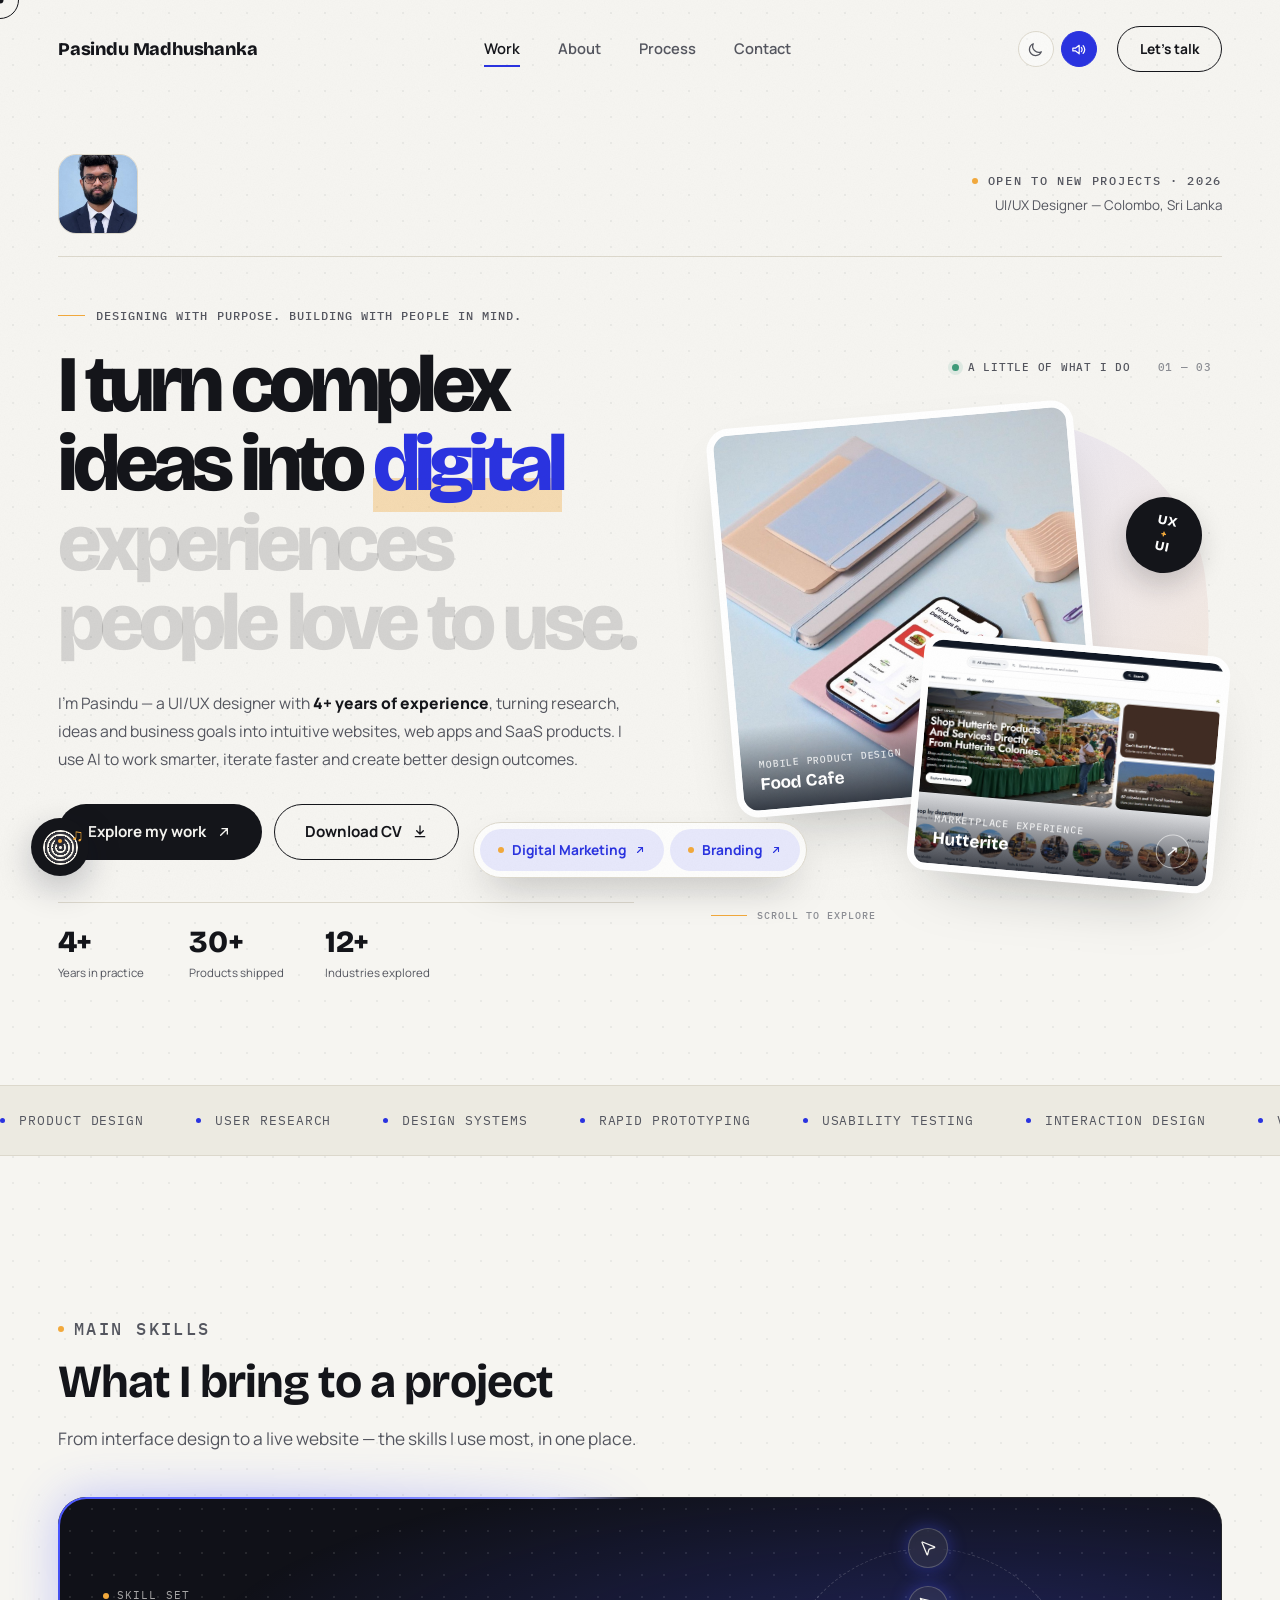
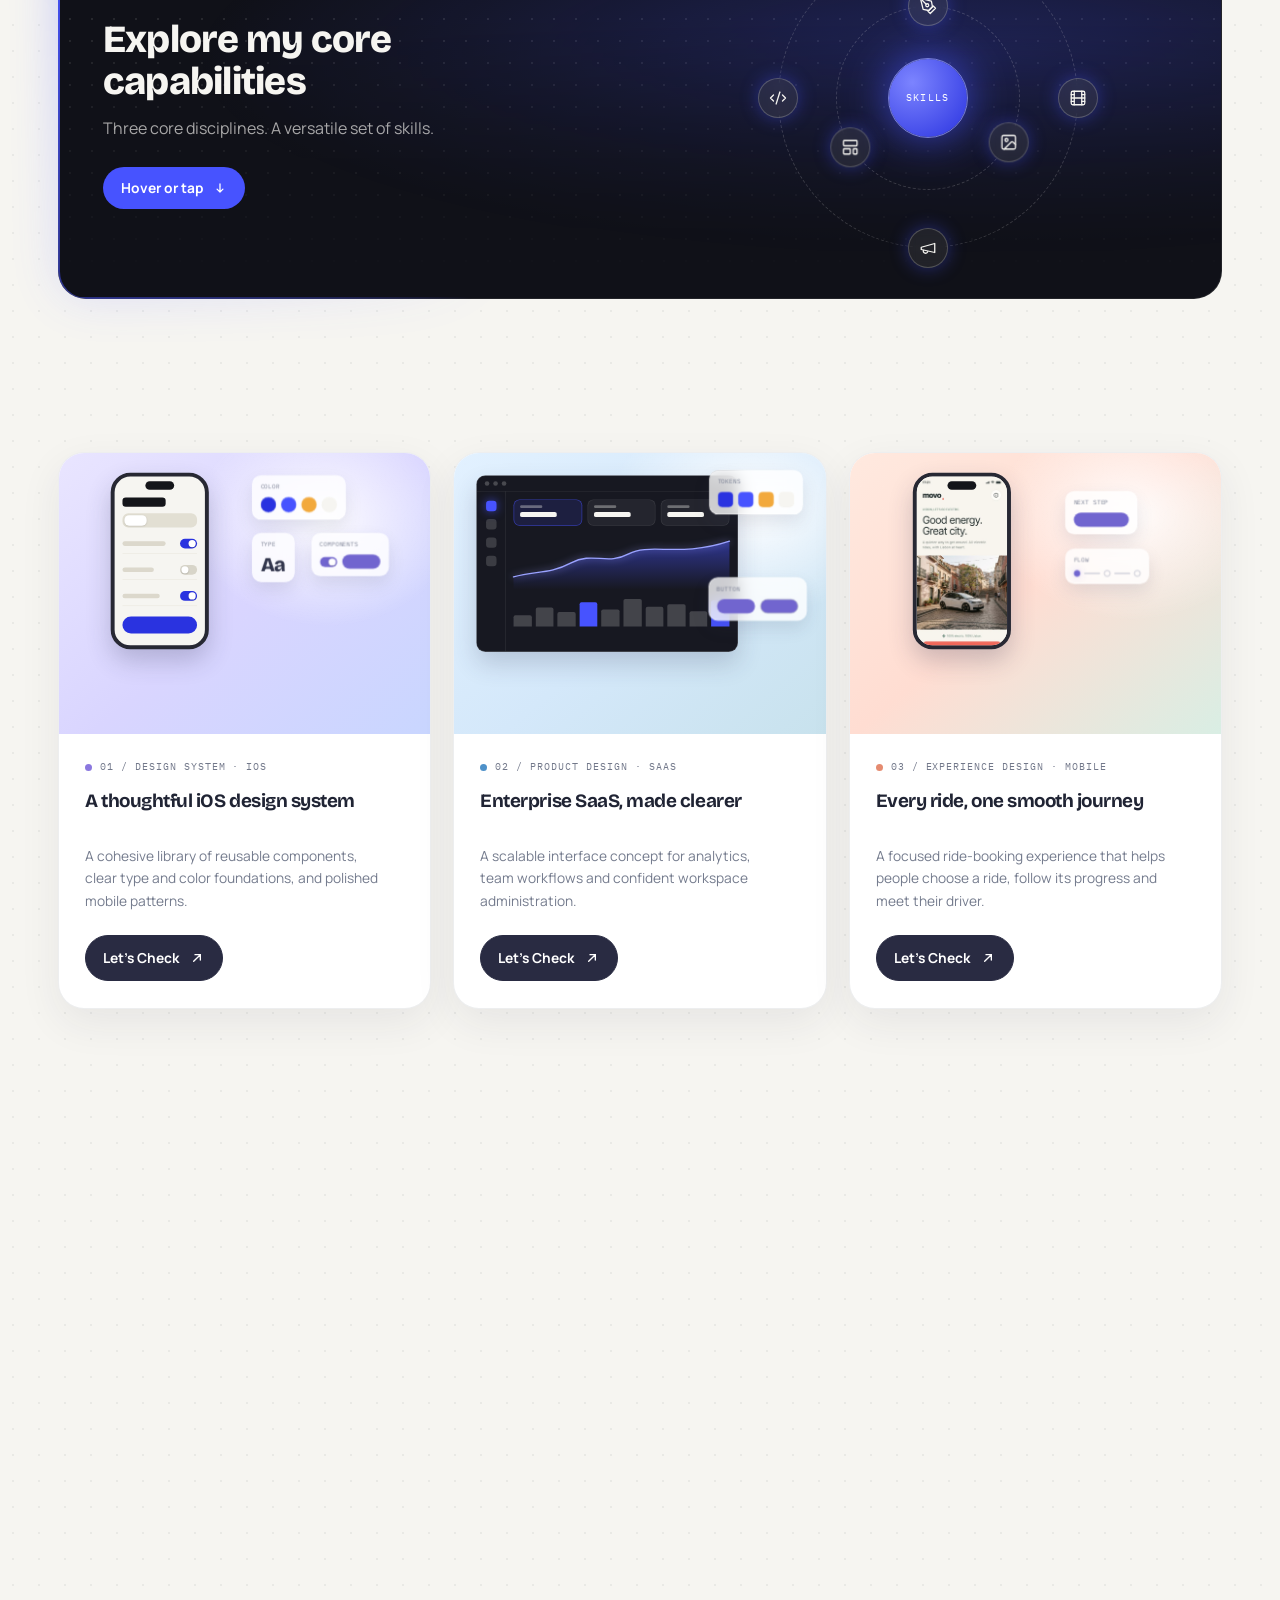
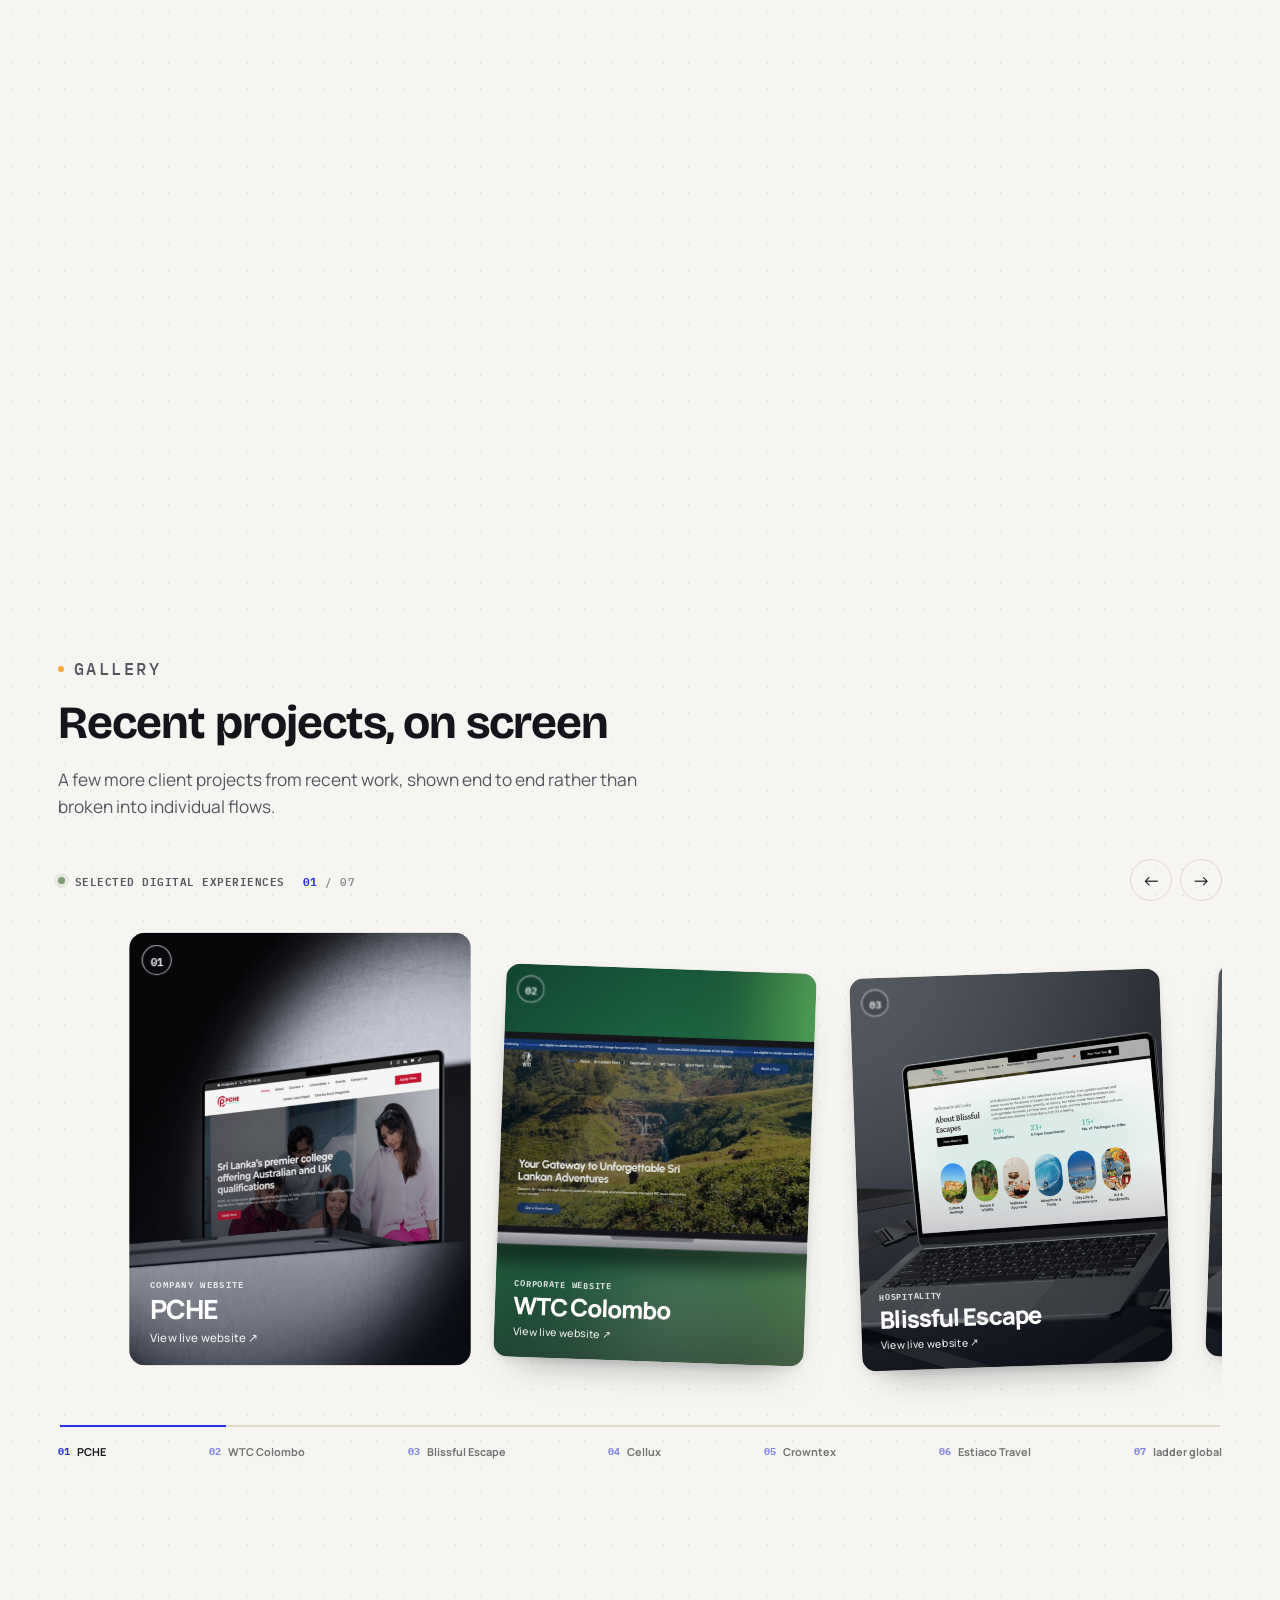
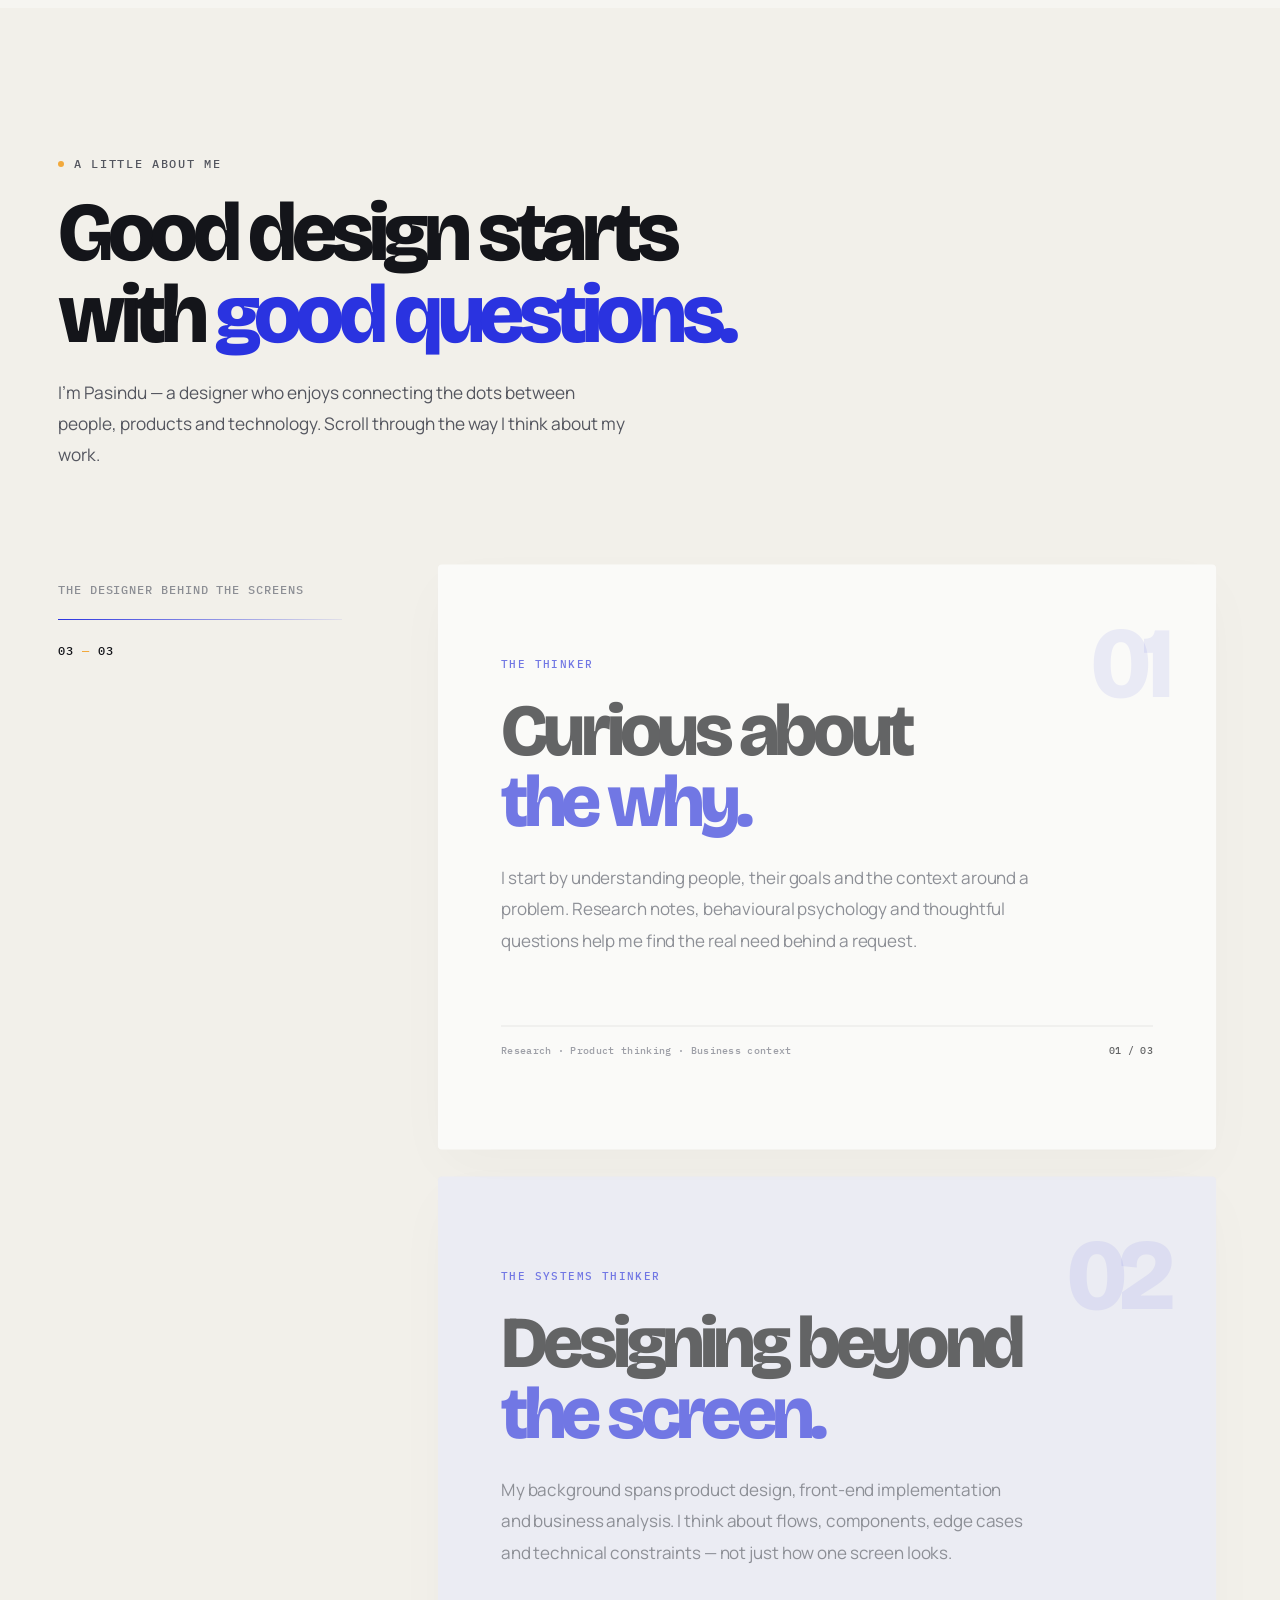
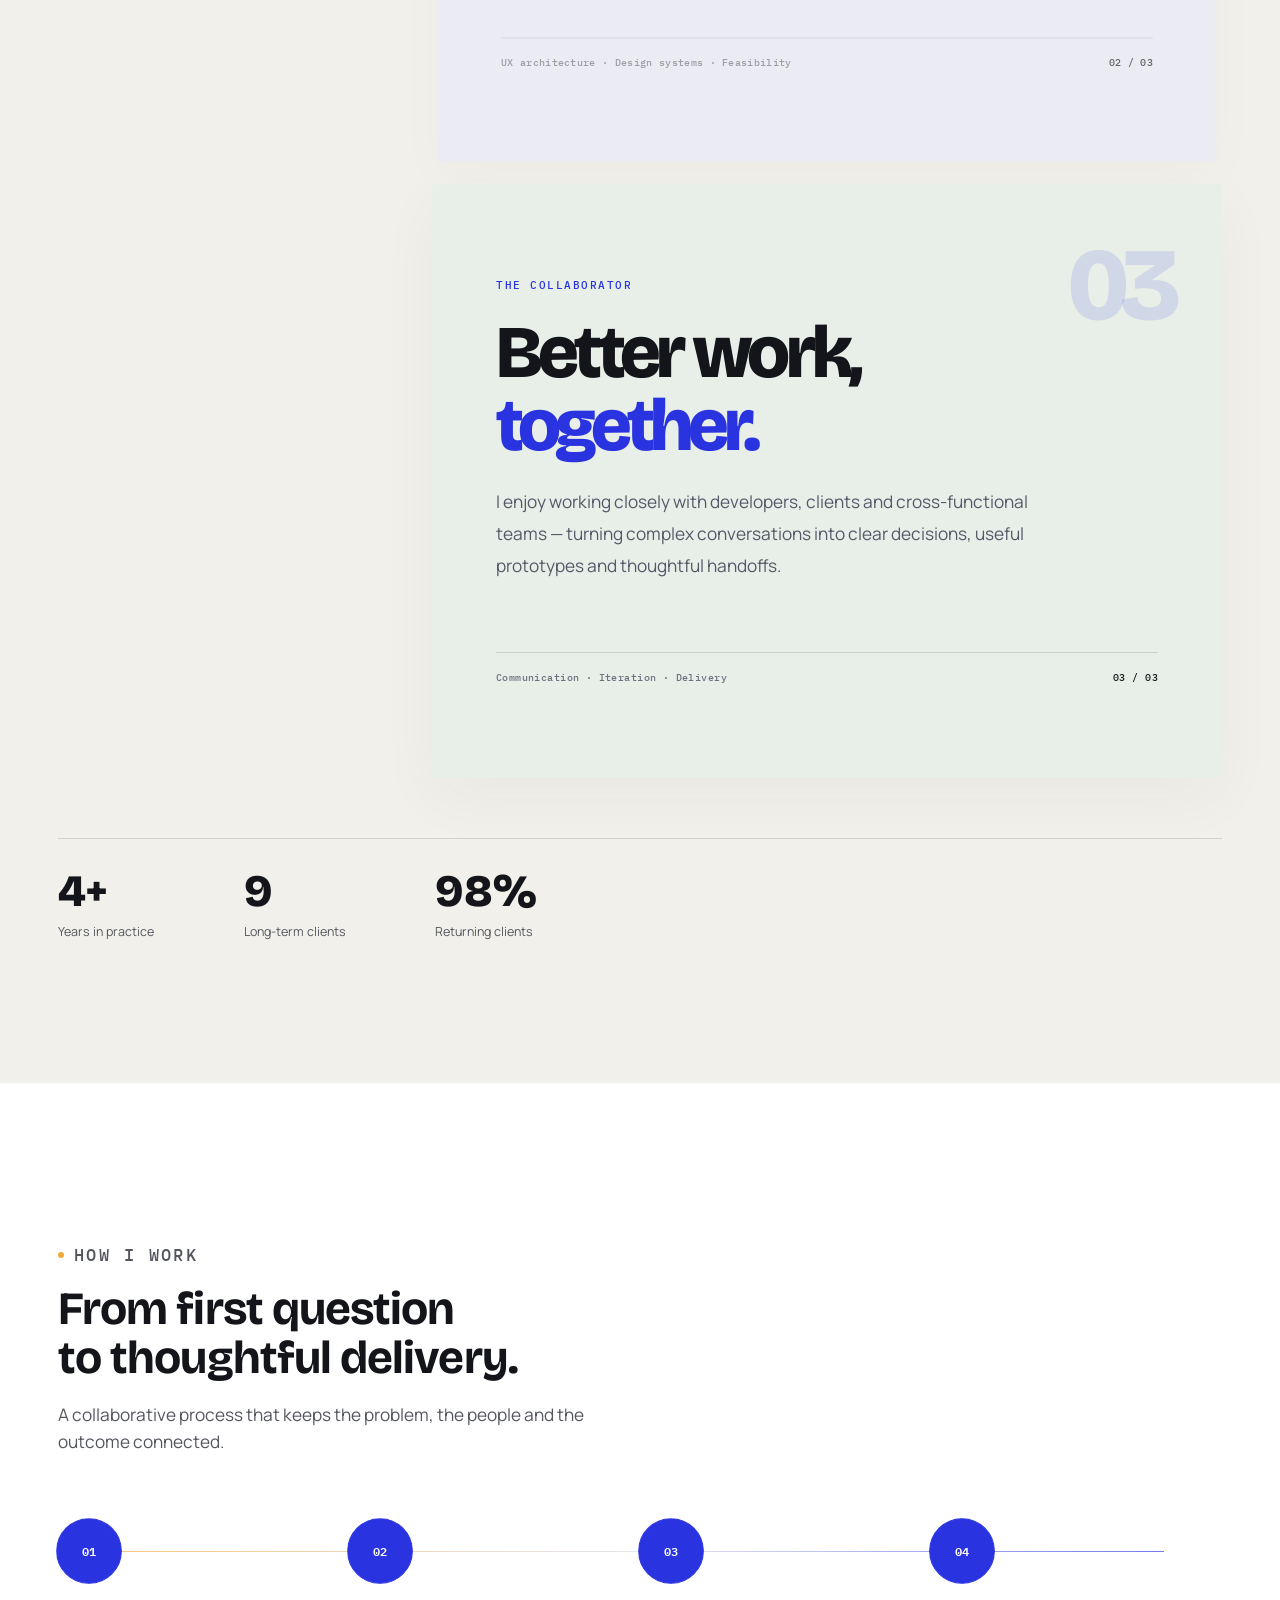
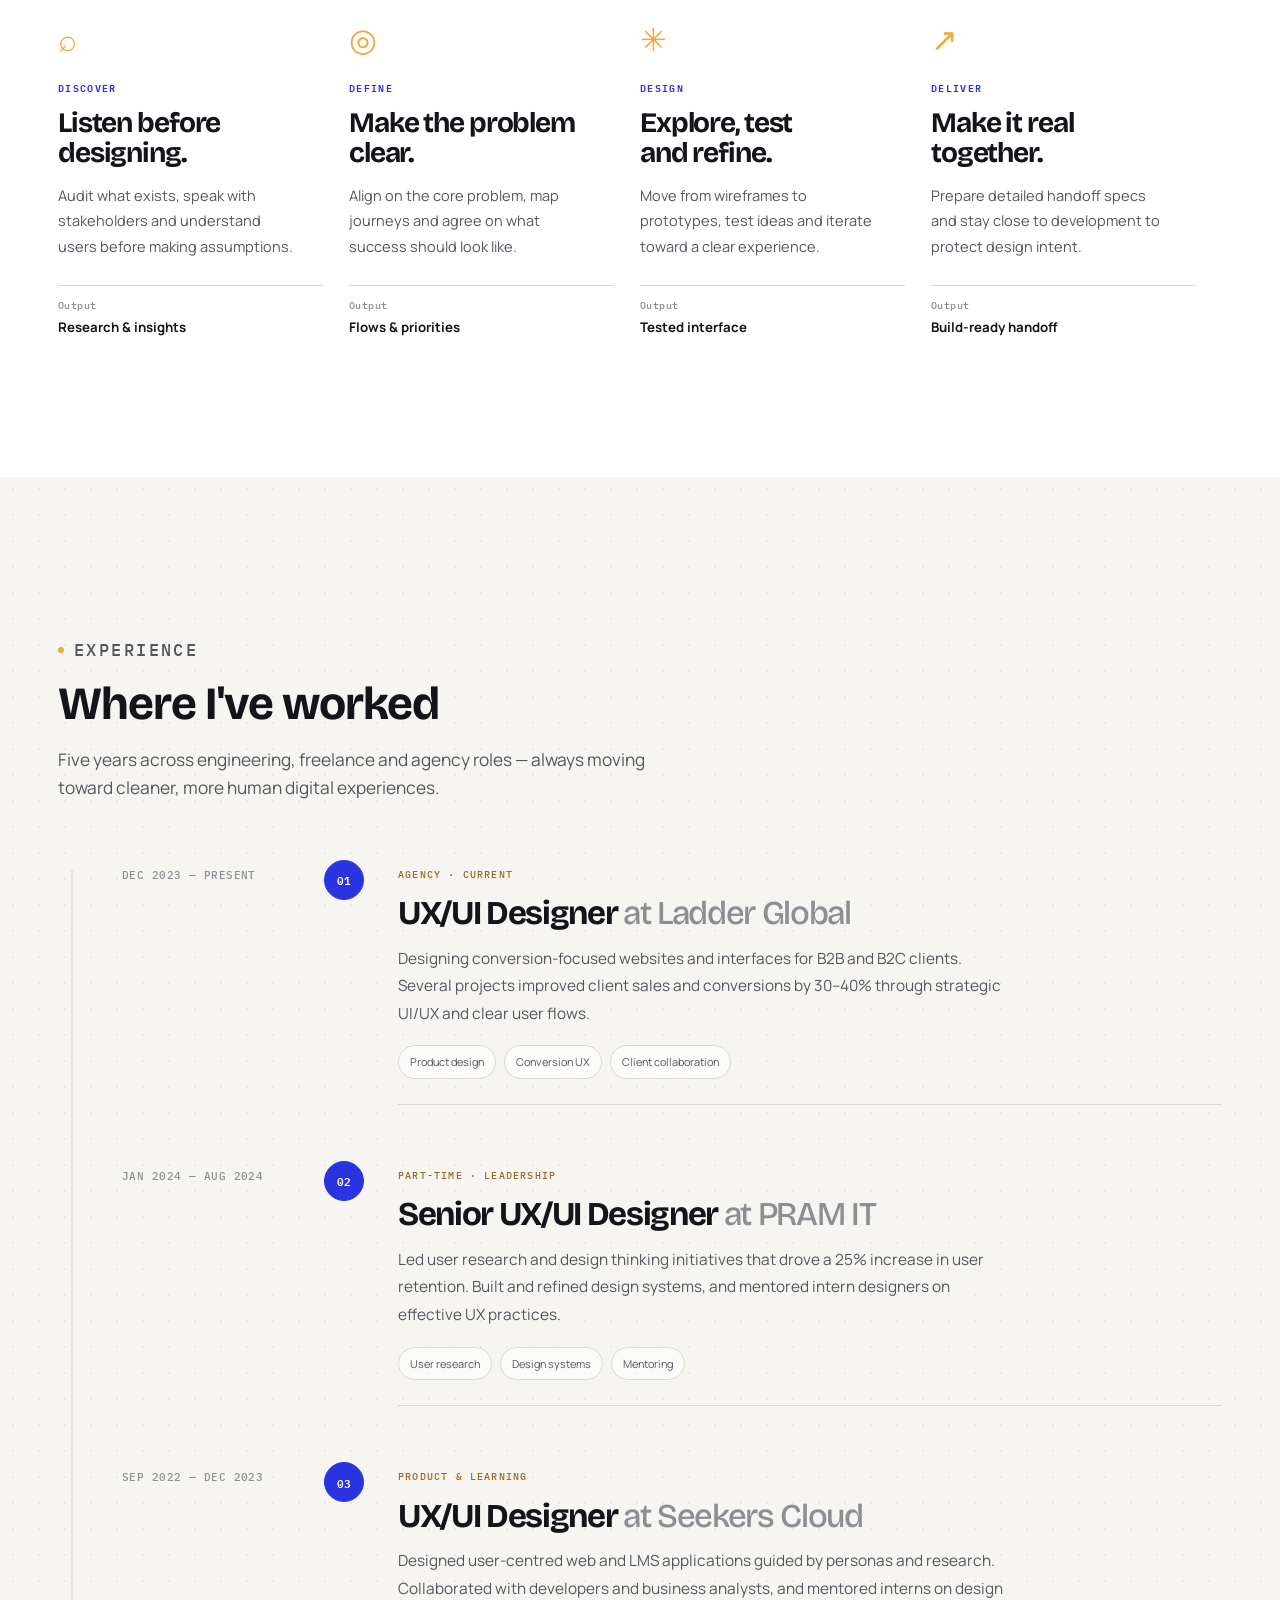
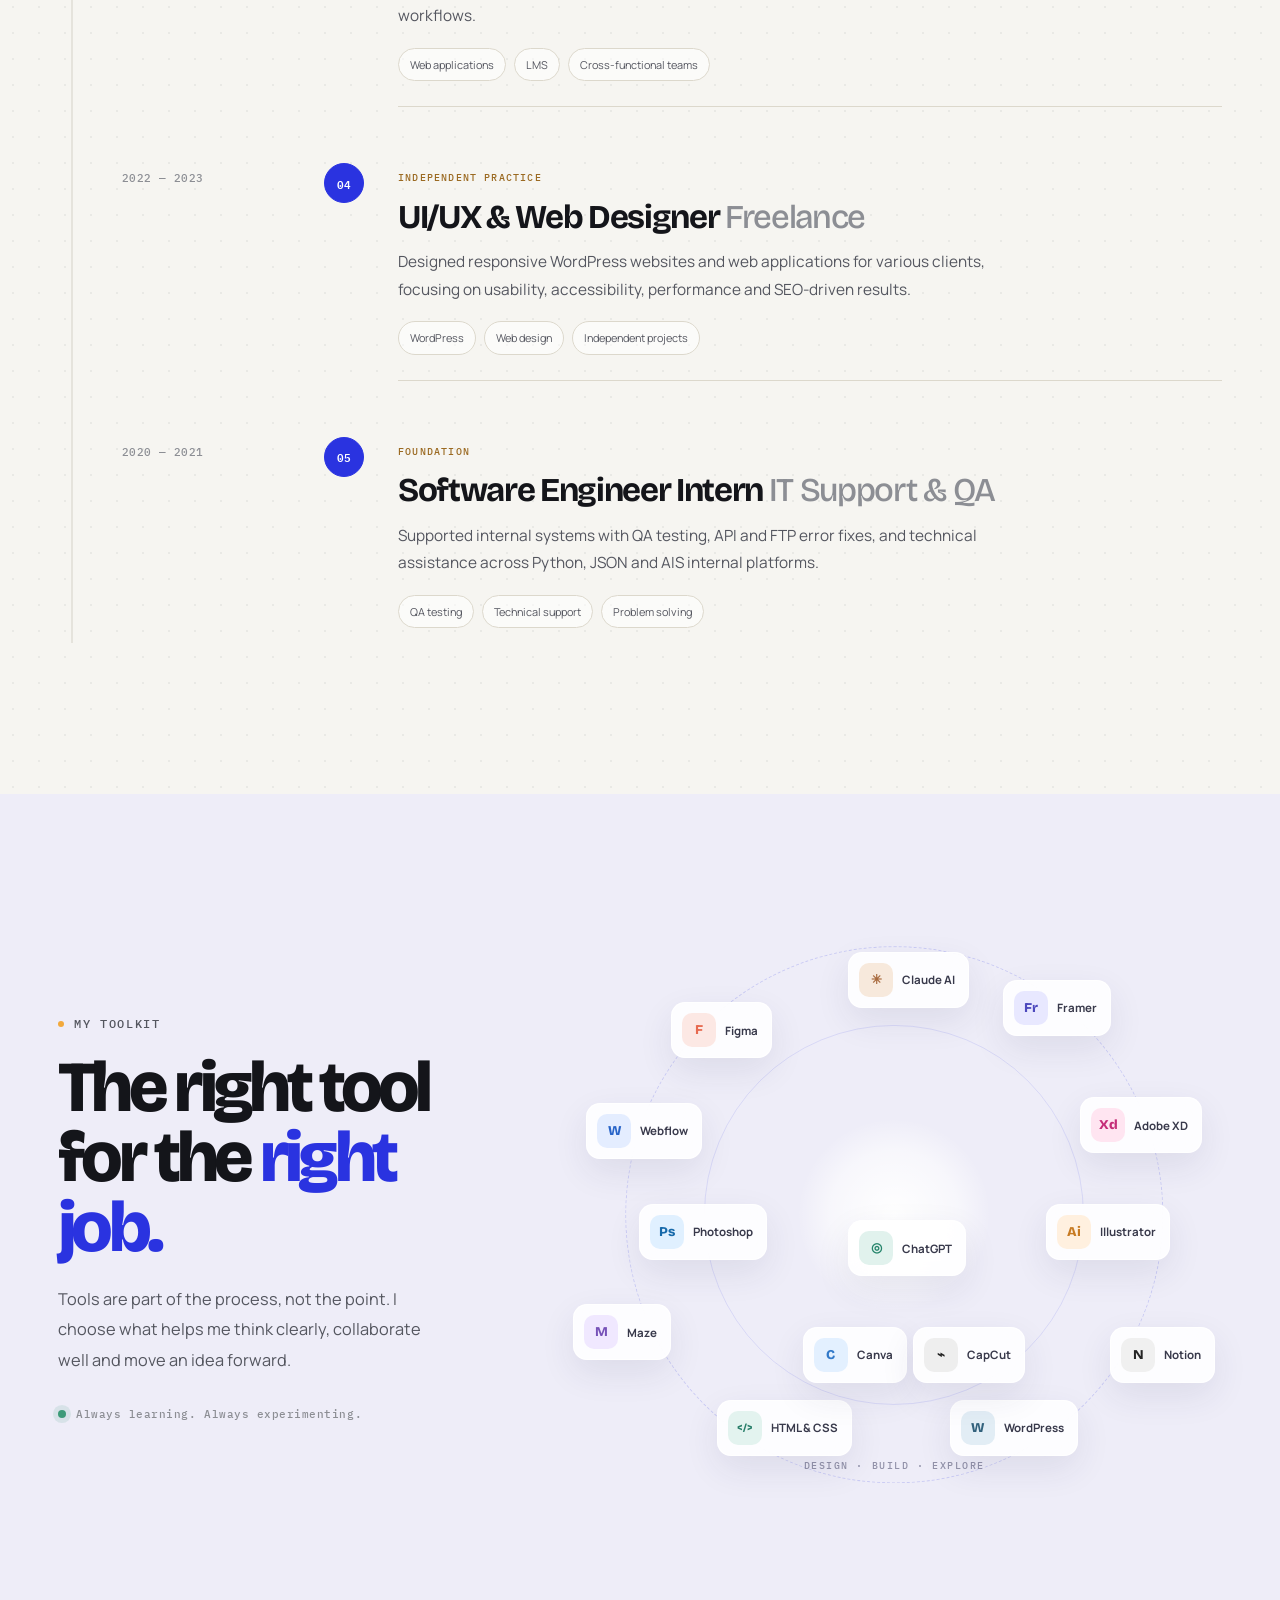
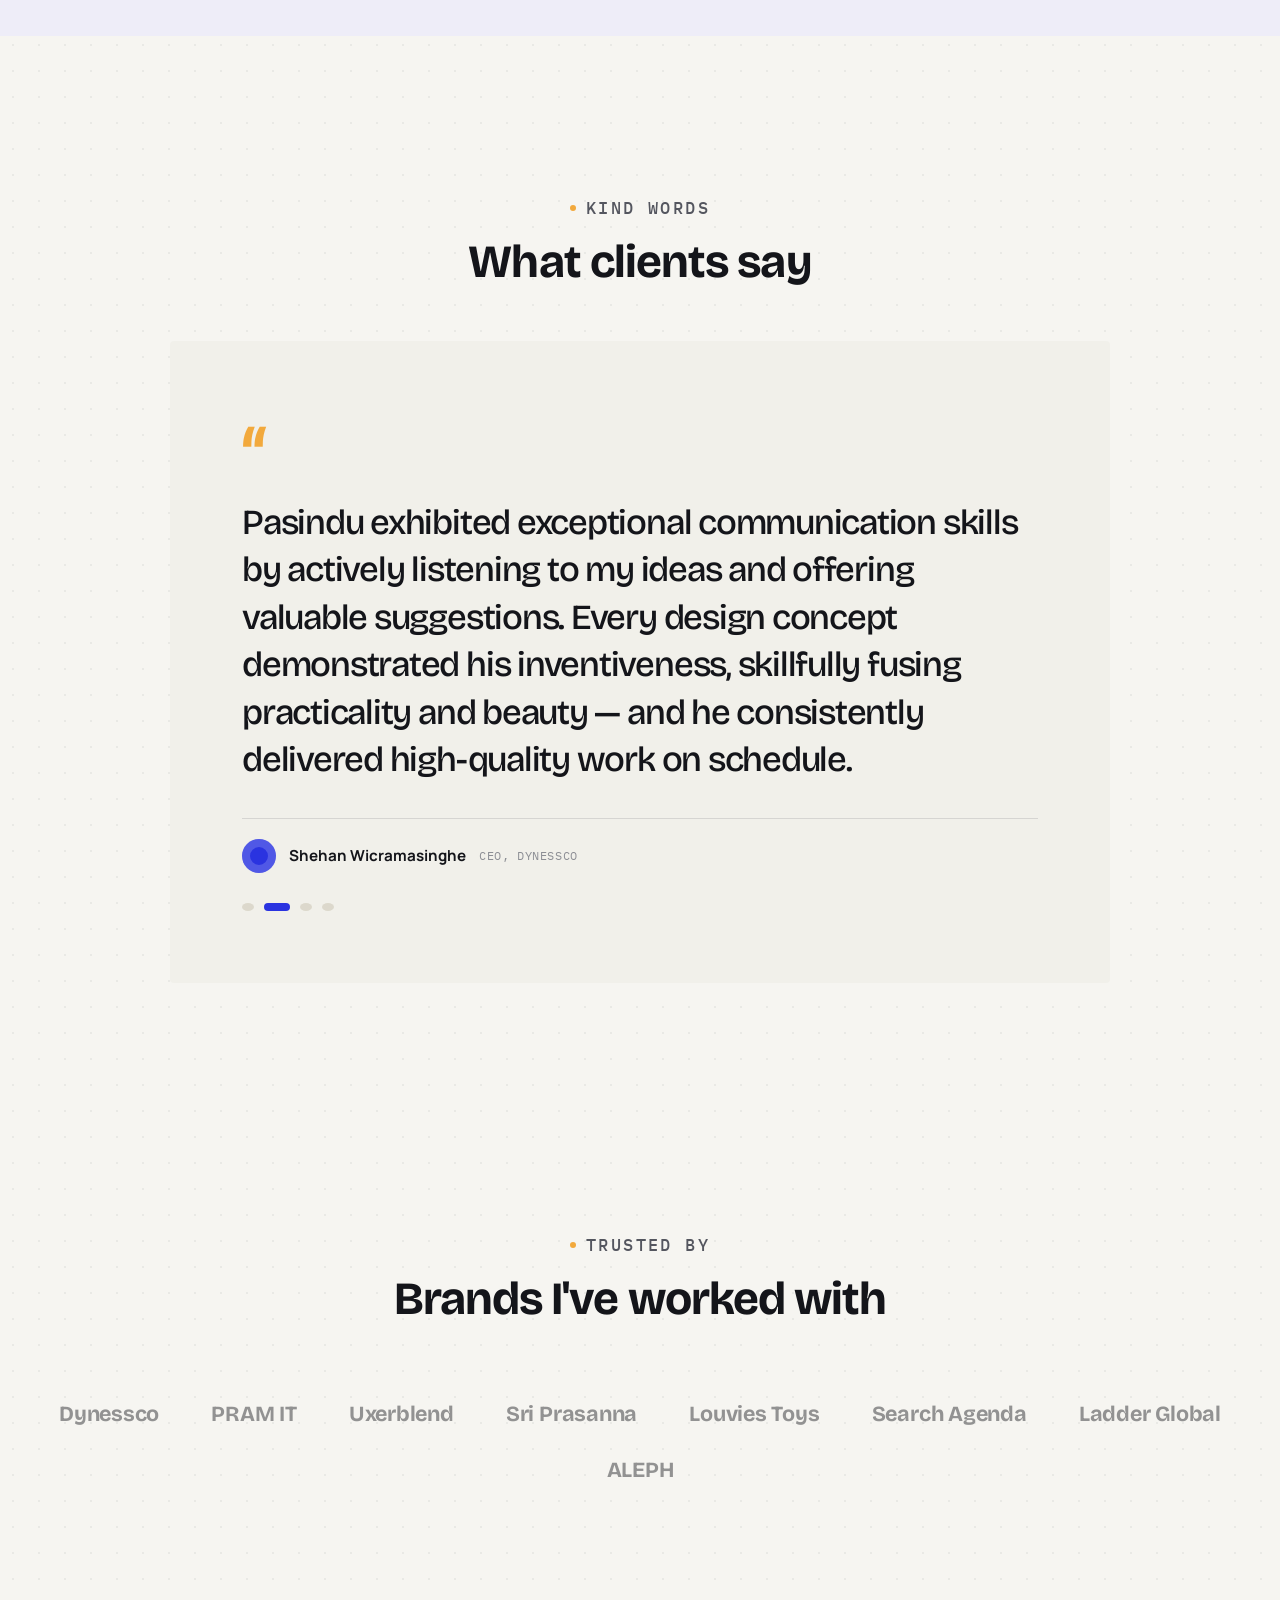
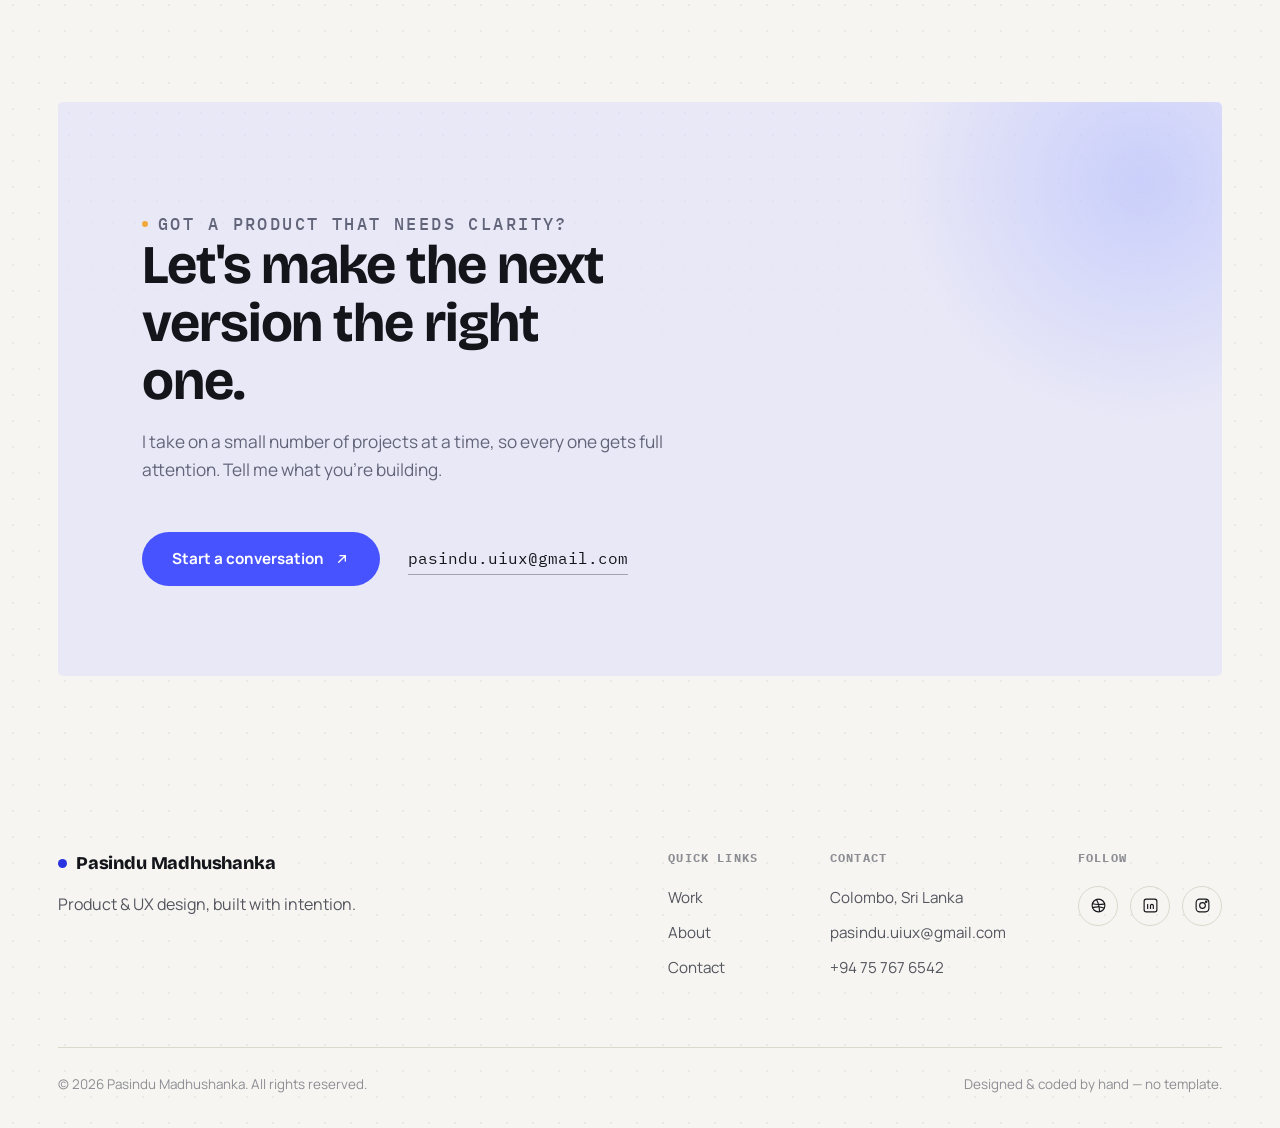
==== commit 7458676a: "Update index.html" ====
--- a/index.html
+++ b/index.html
@@ -60,7 +60,7 @@
     <div class="container">
       <div class="hero-identity" data-reveal>
         <div class="hero-id-photo">
-          <img src="profile-placeholder.svg" alt="Pasindu Madhushanka">
+          <img src="portfo.png" alt="Pasindu Madhushanka">
         </div>
         <div class="hero-id-content">
           <p class="eyebrow"><span class="dot"></span>Open to new projects &middot; 2026</p>
